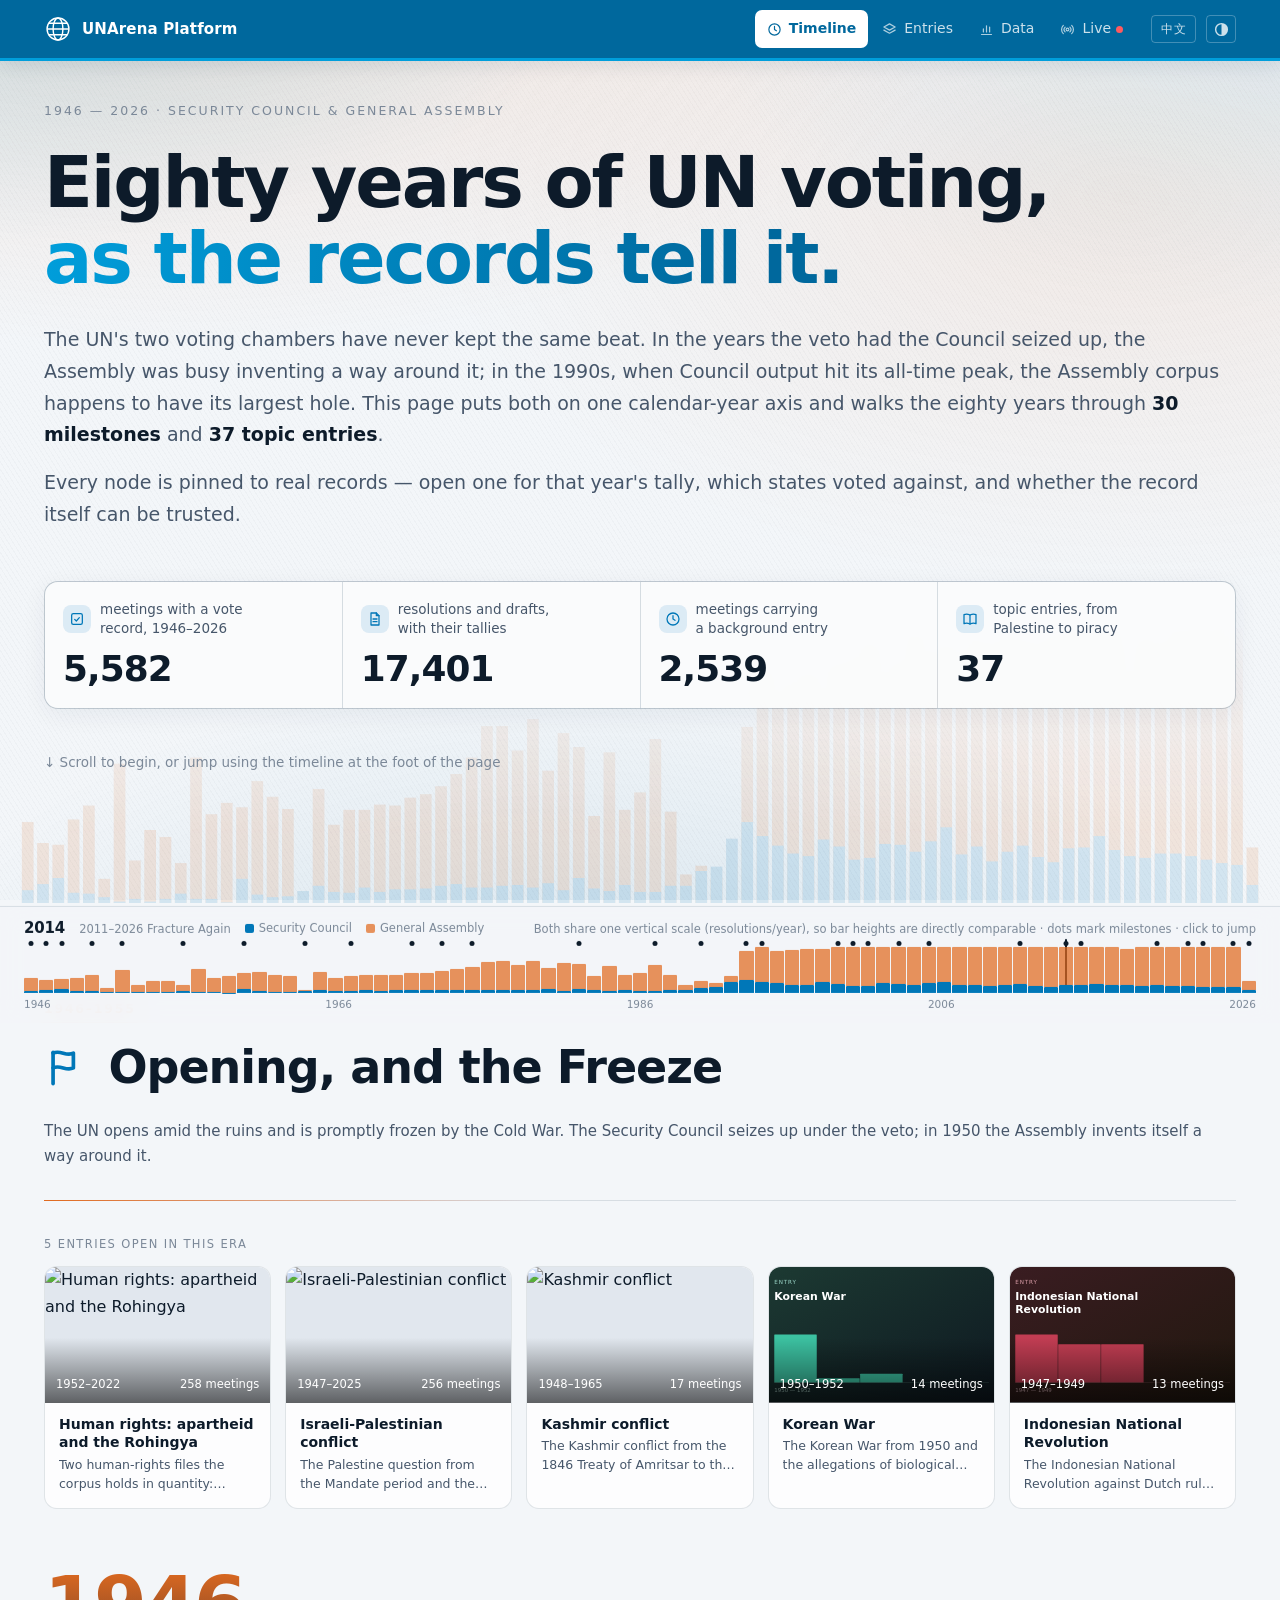
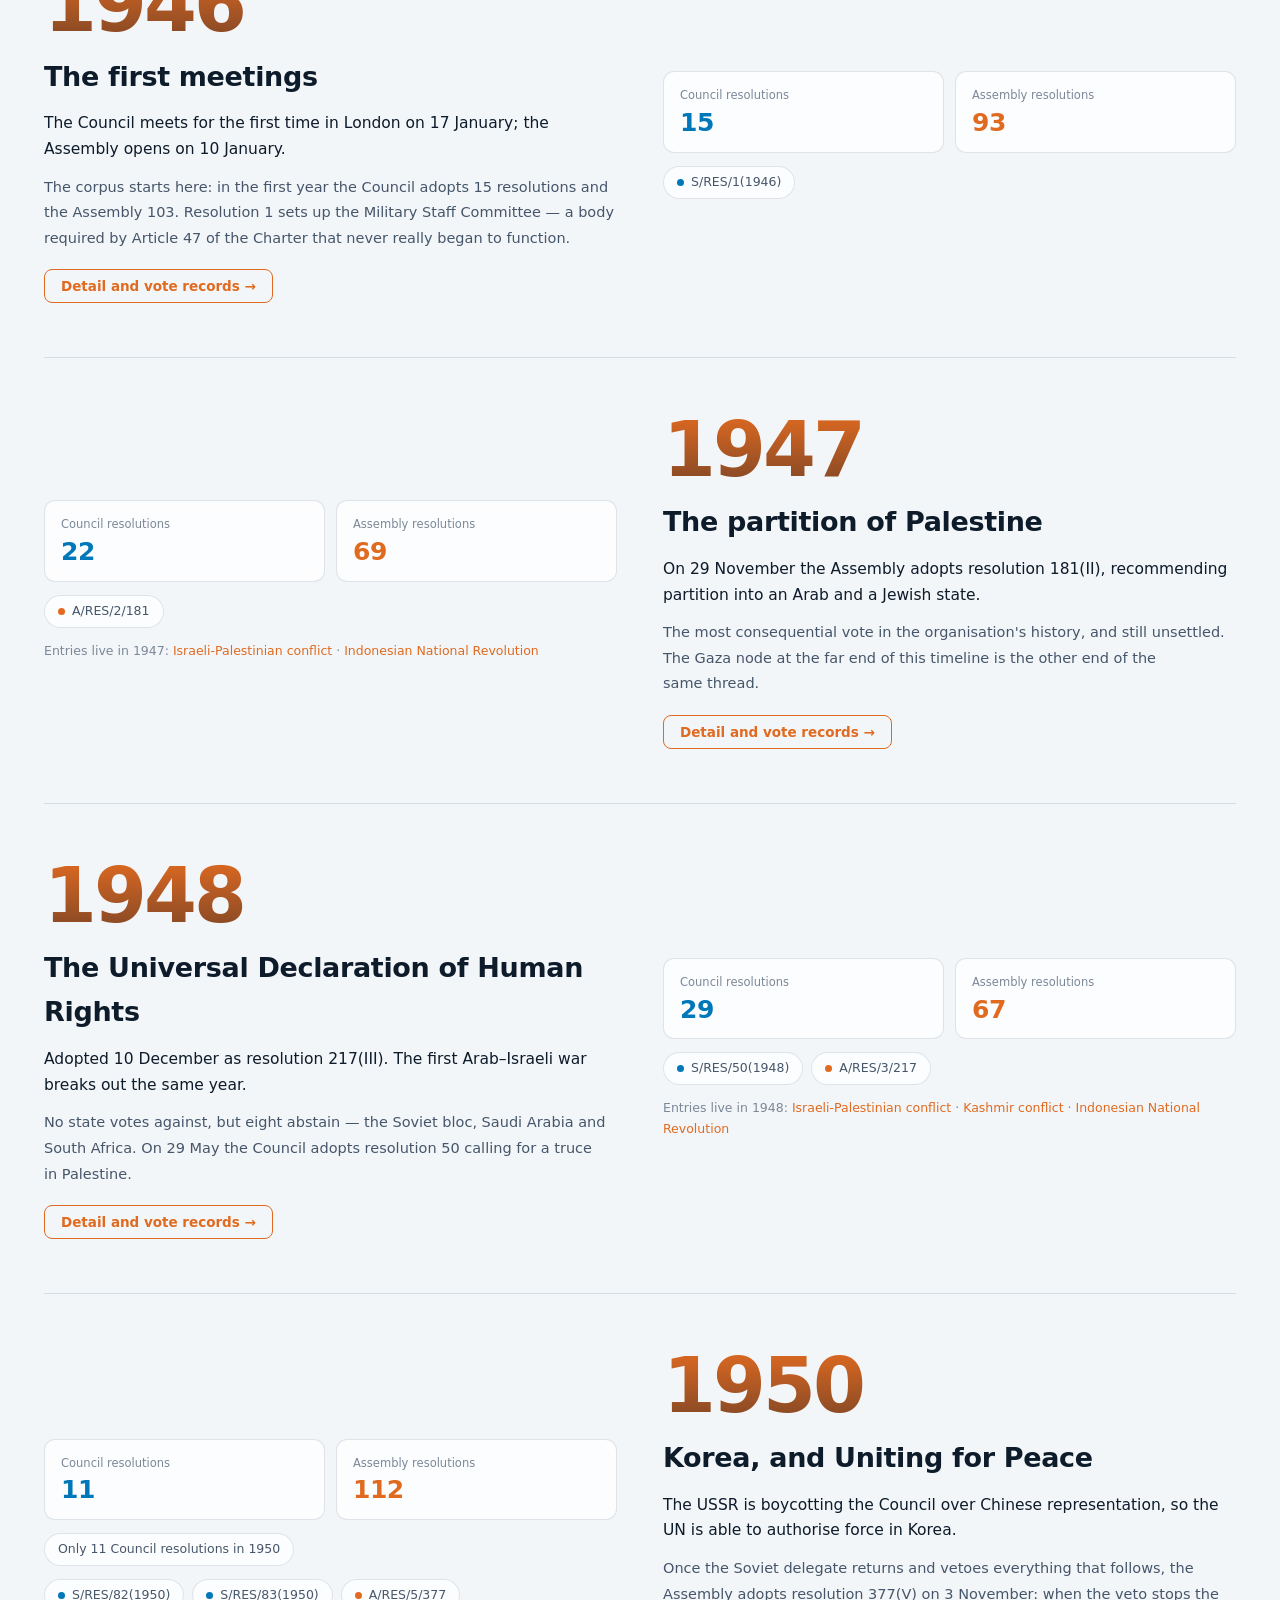
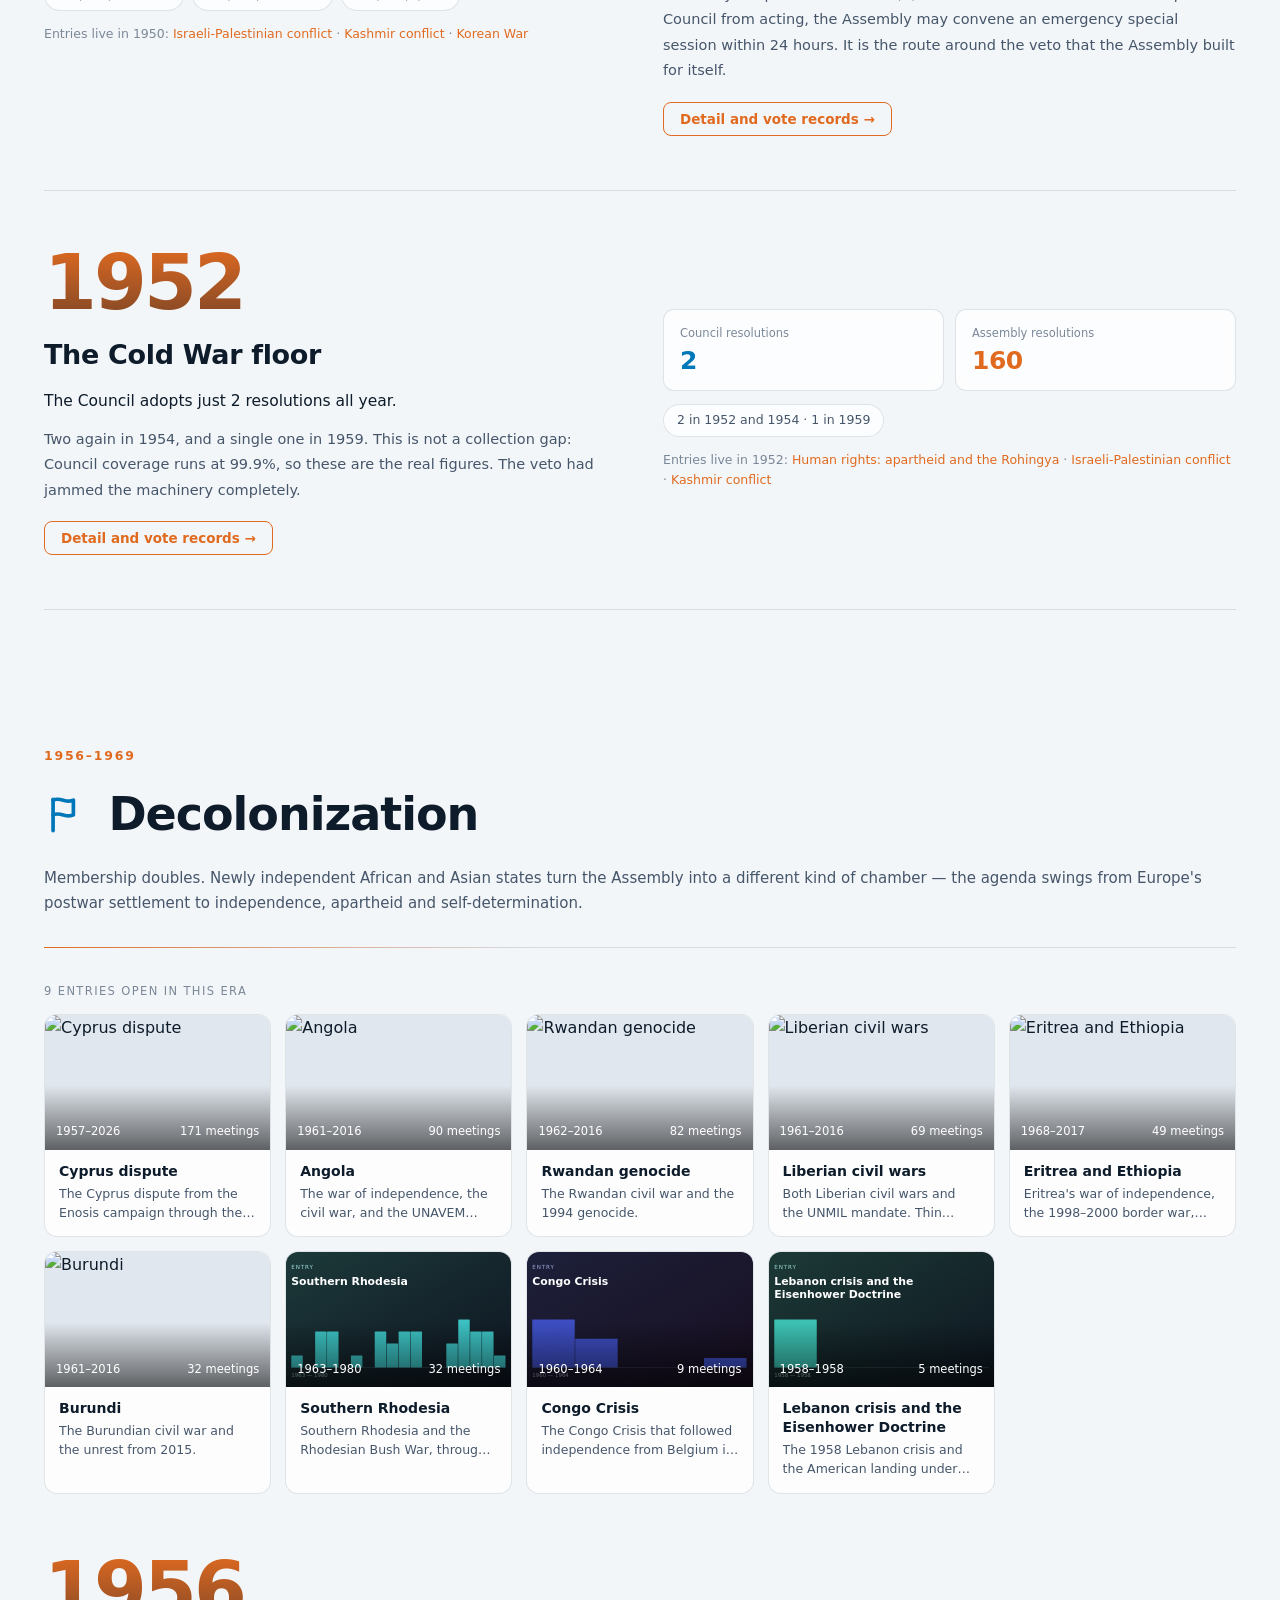
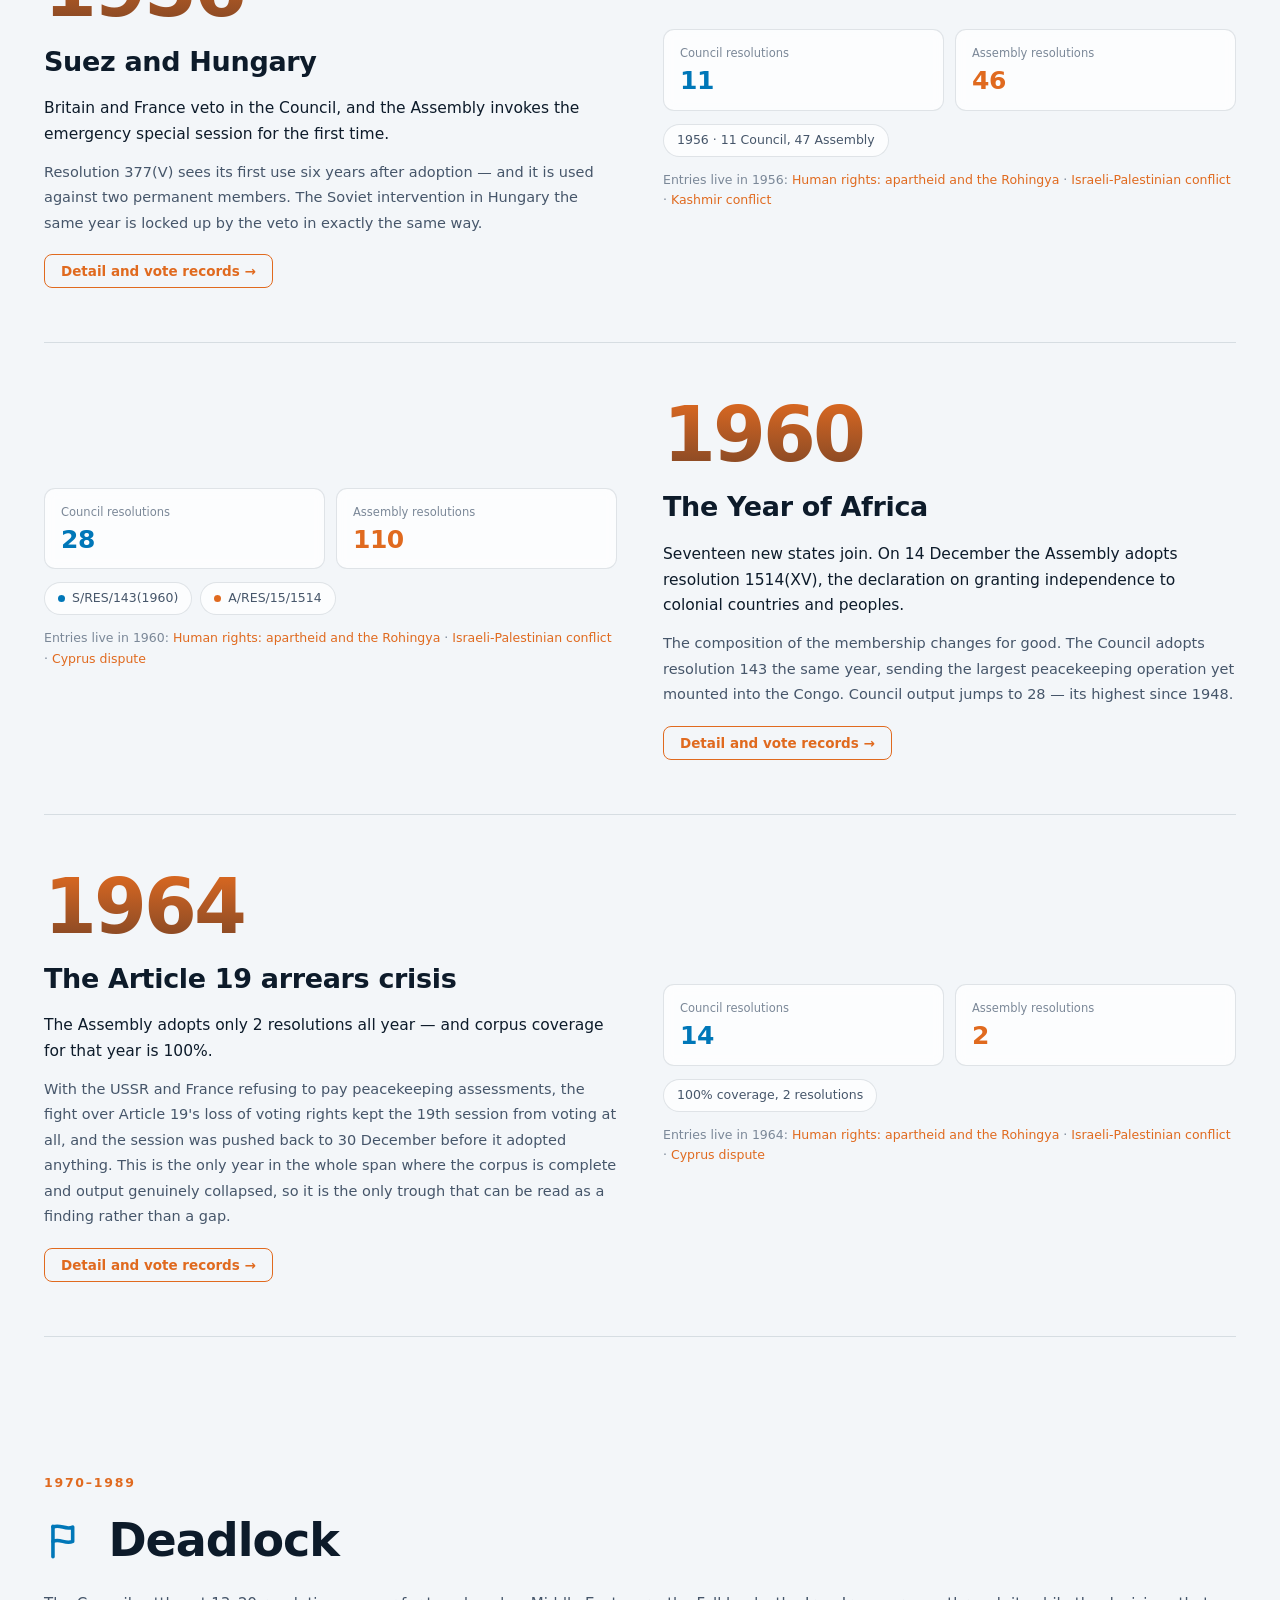
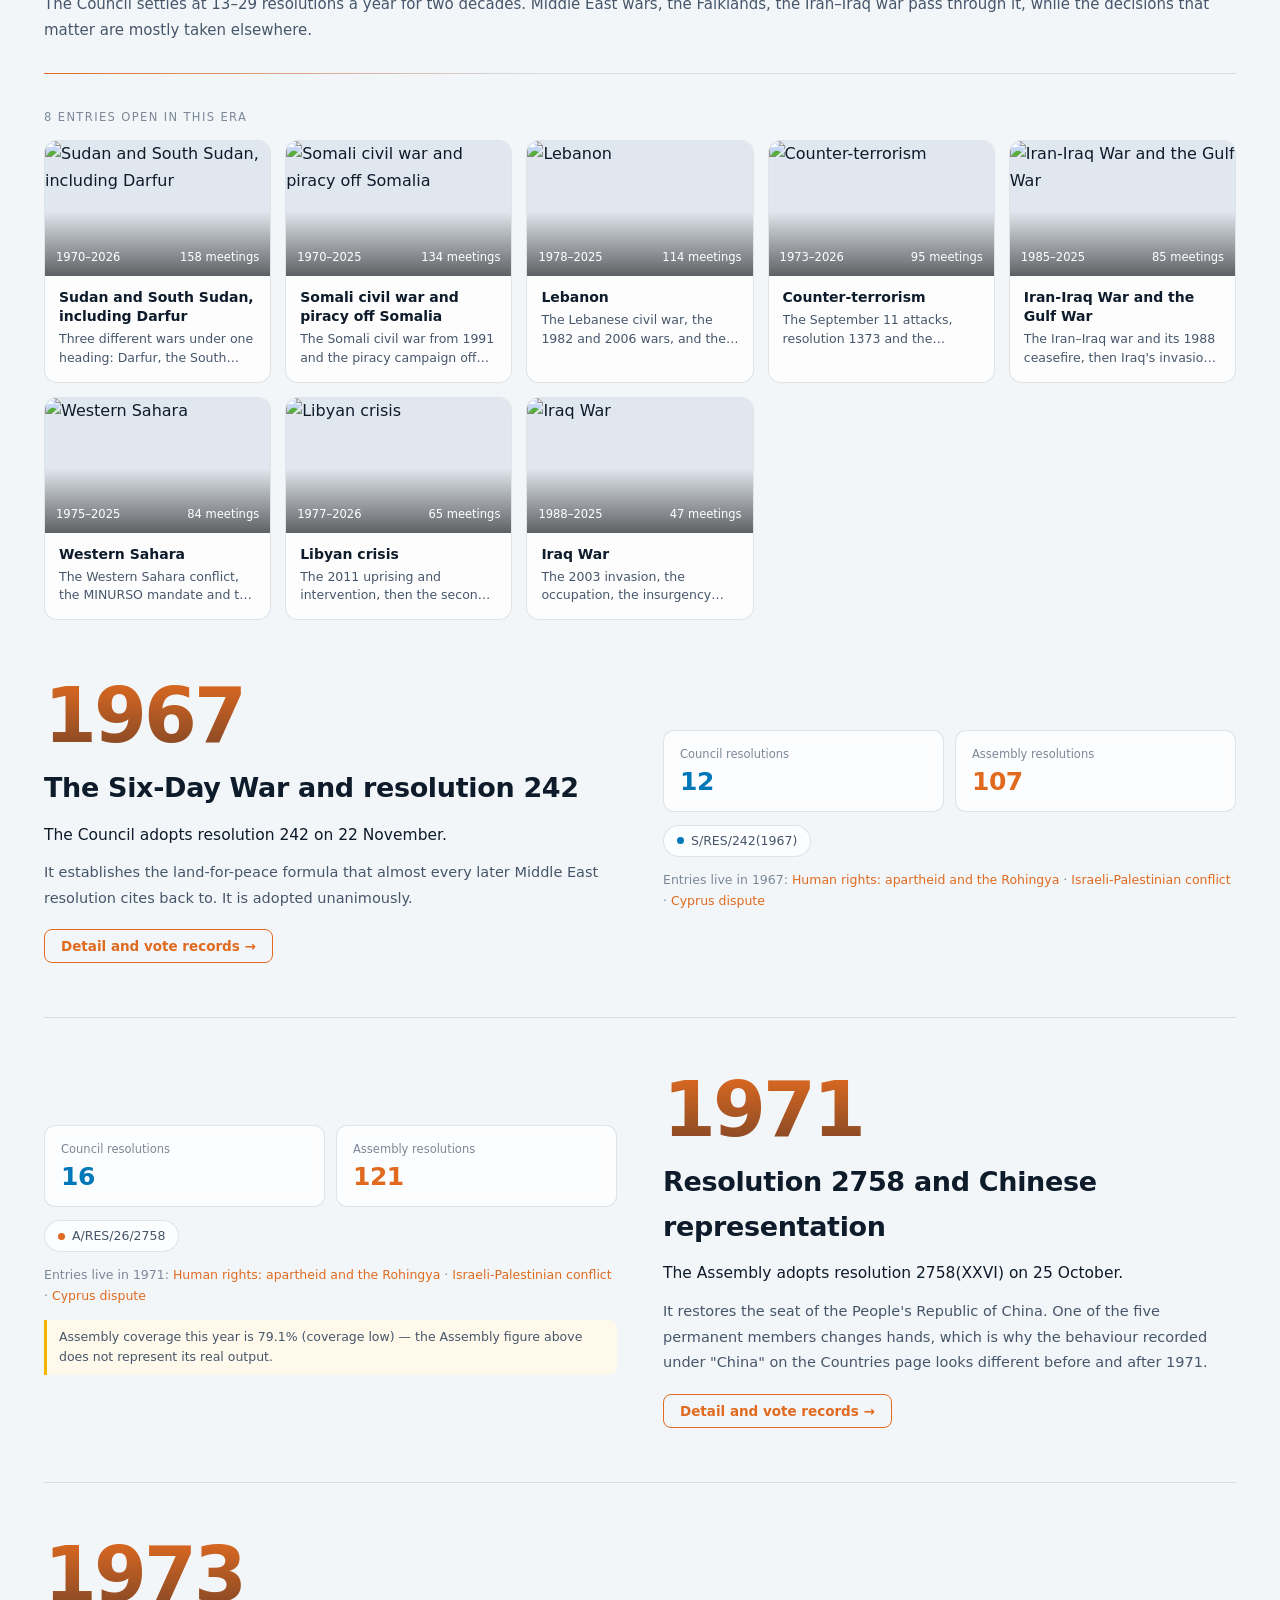
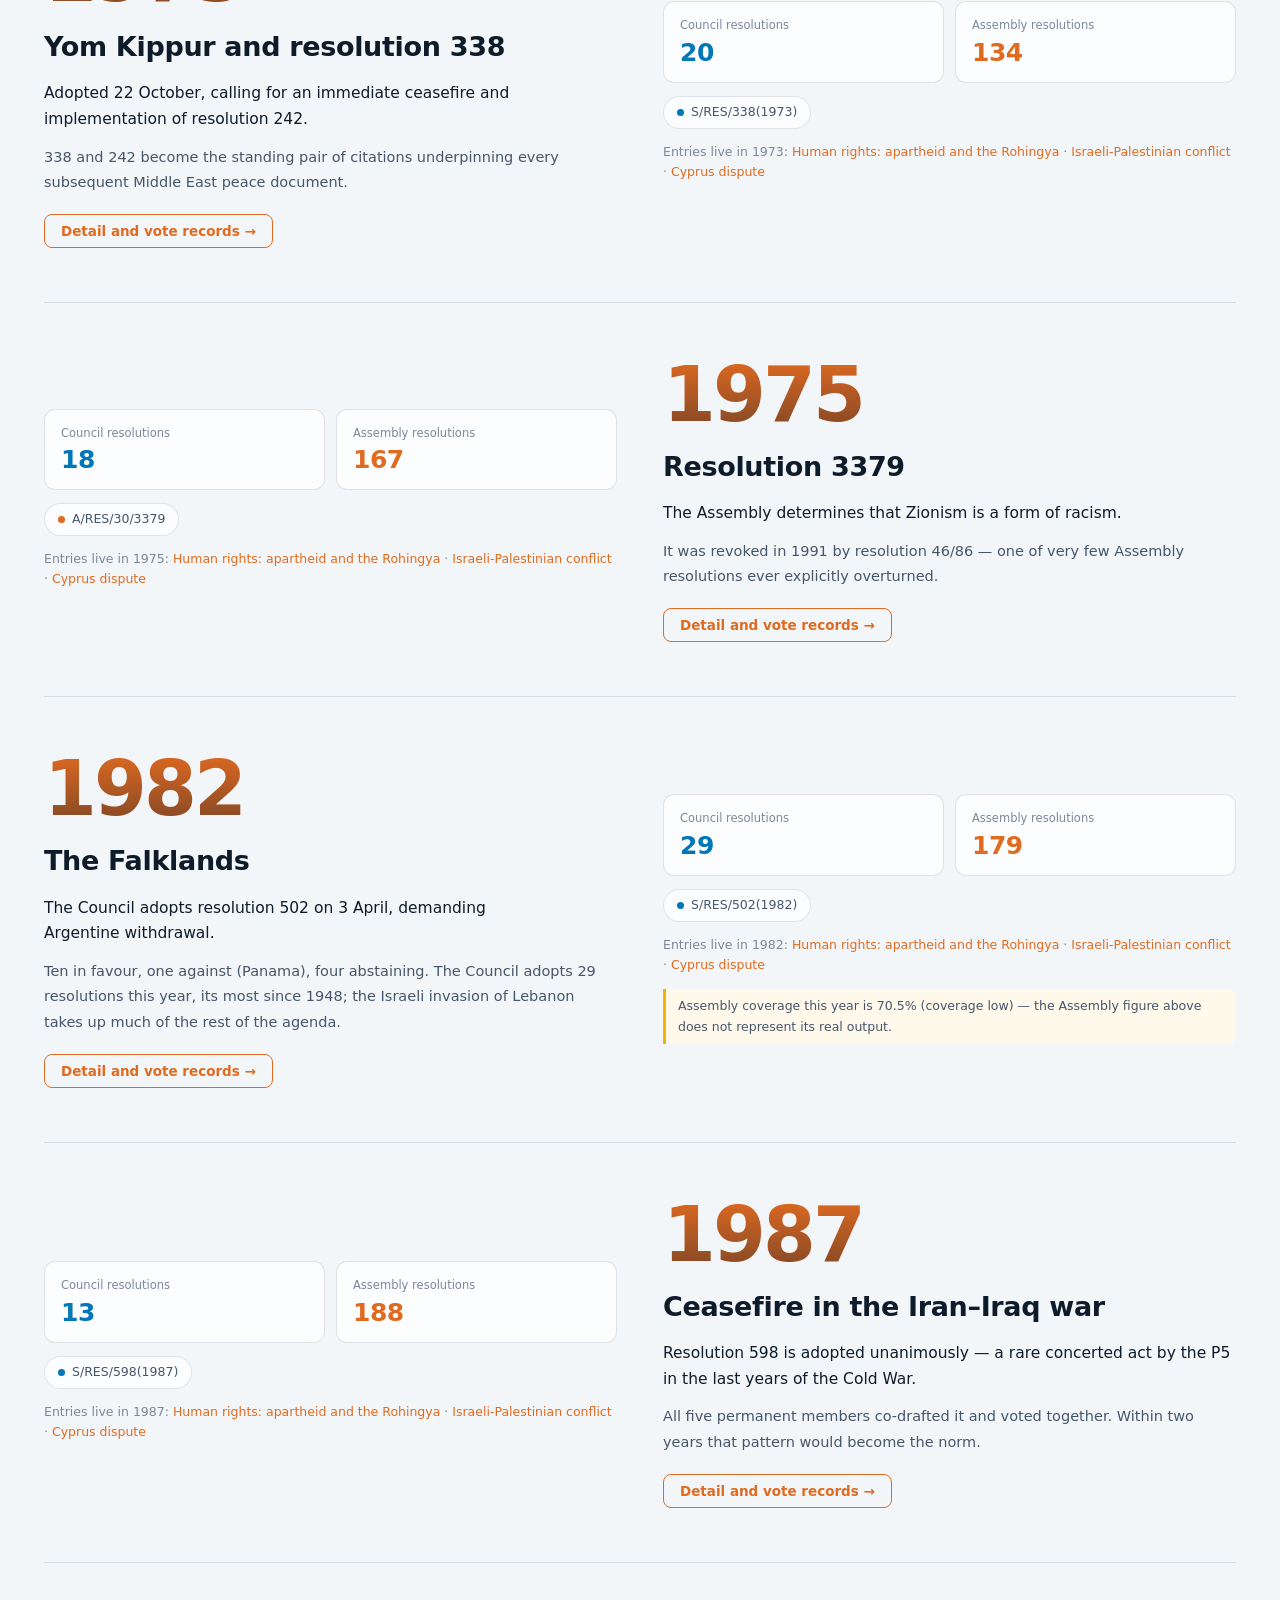
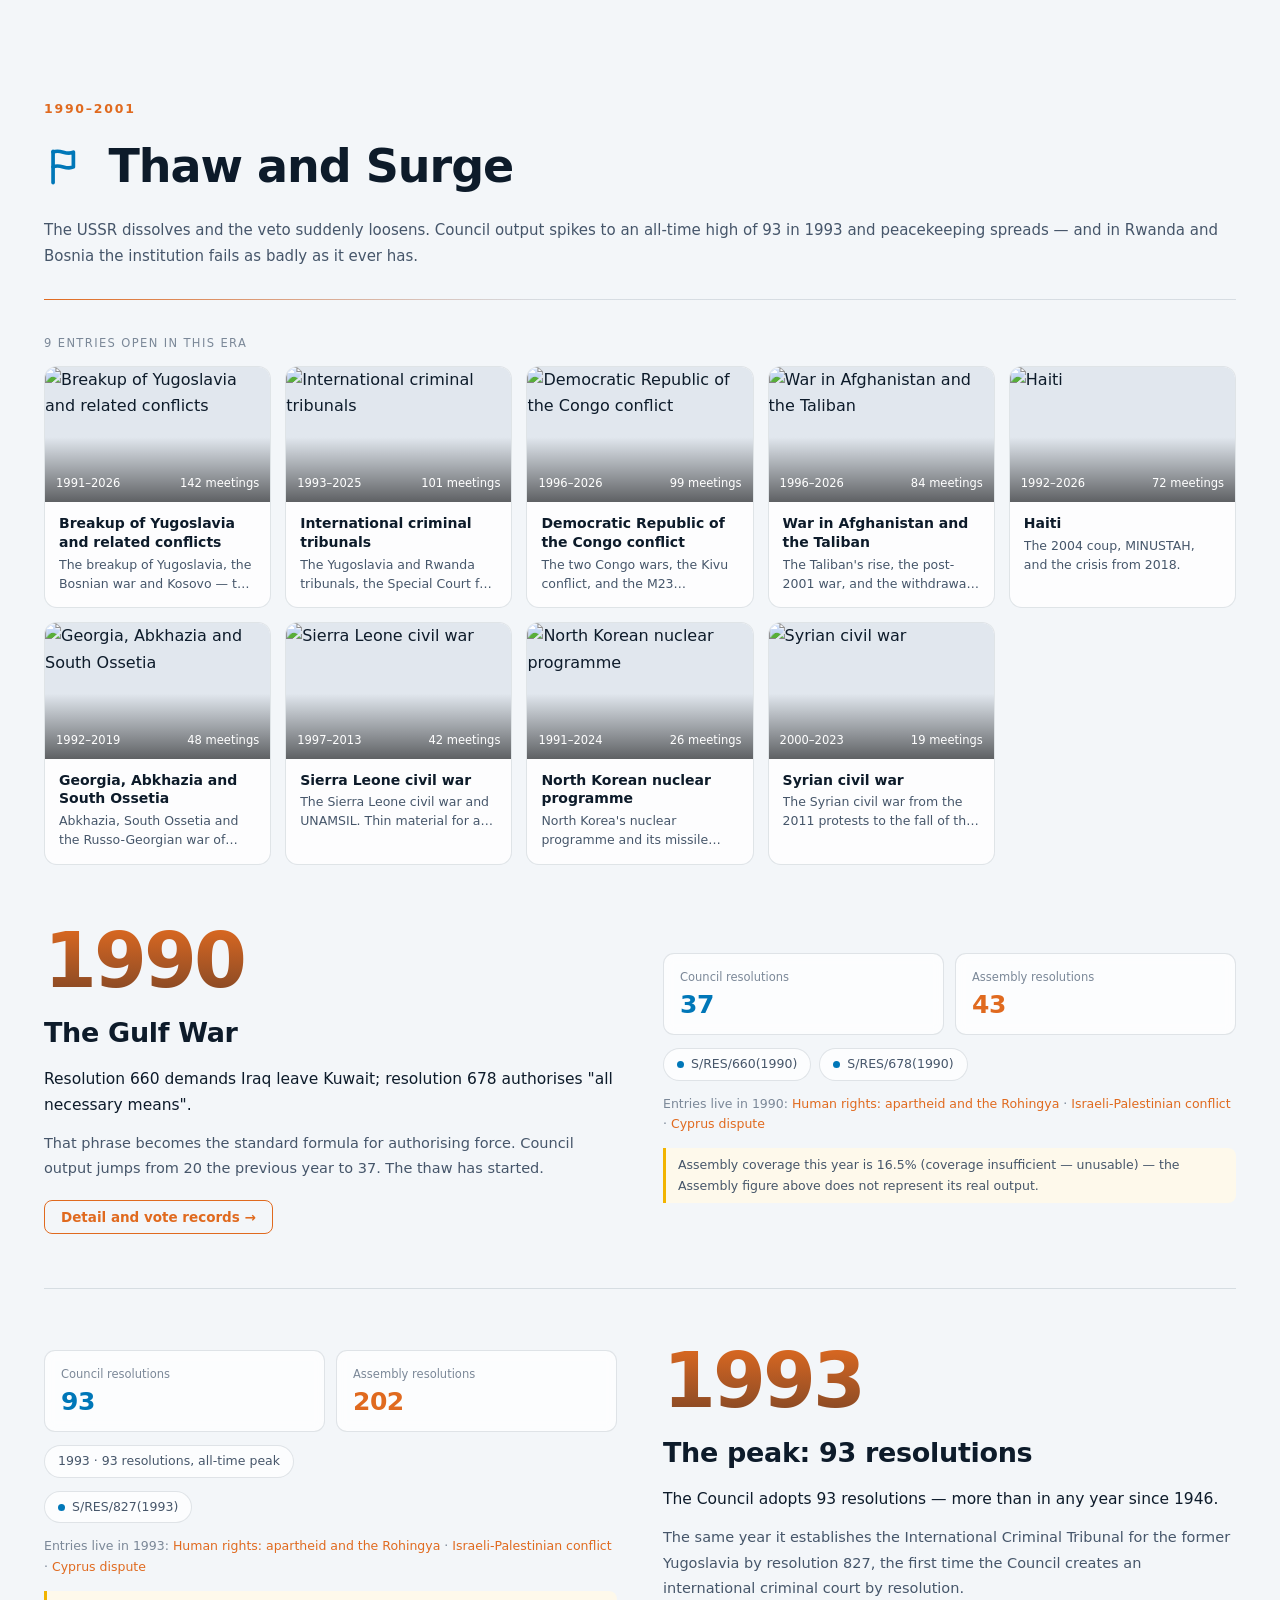
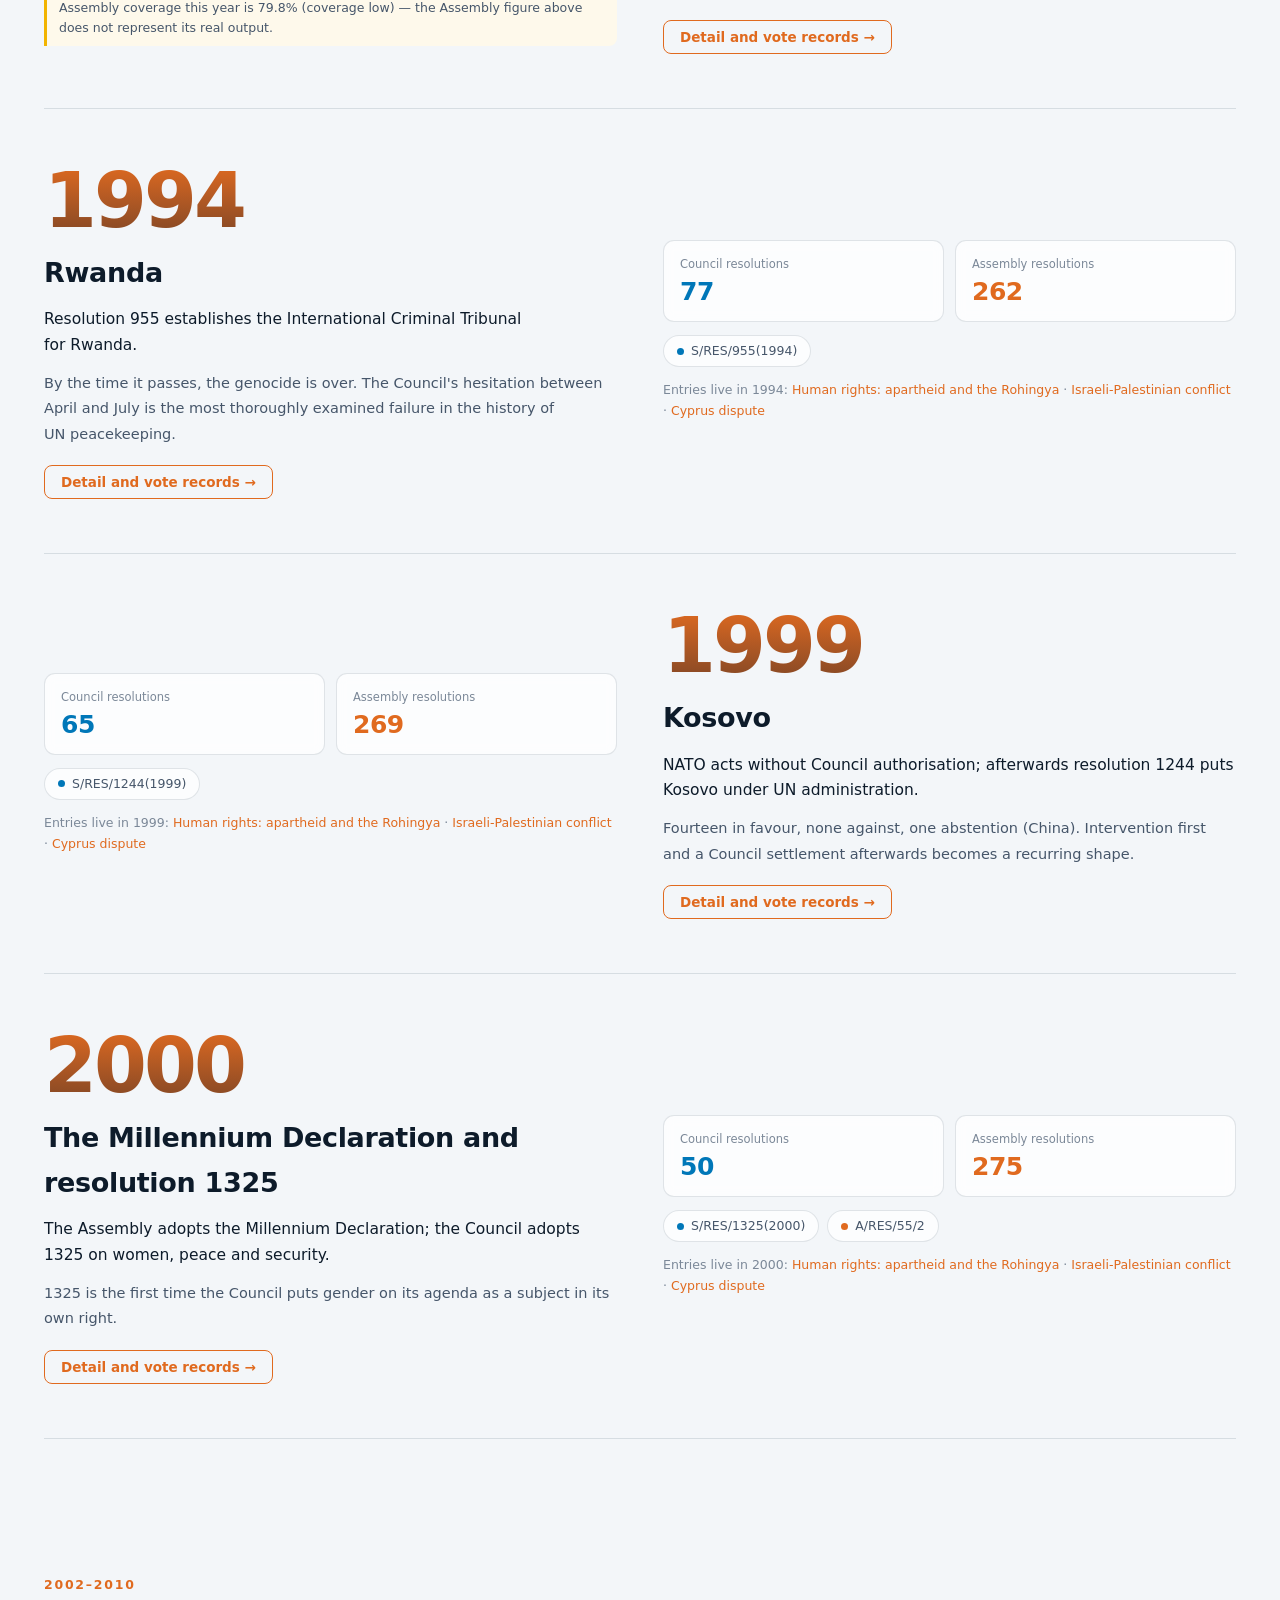
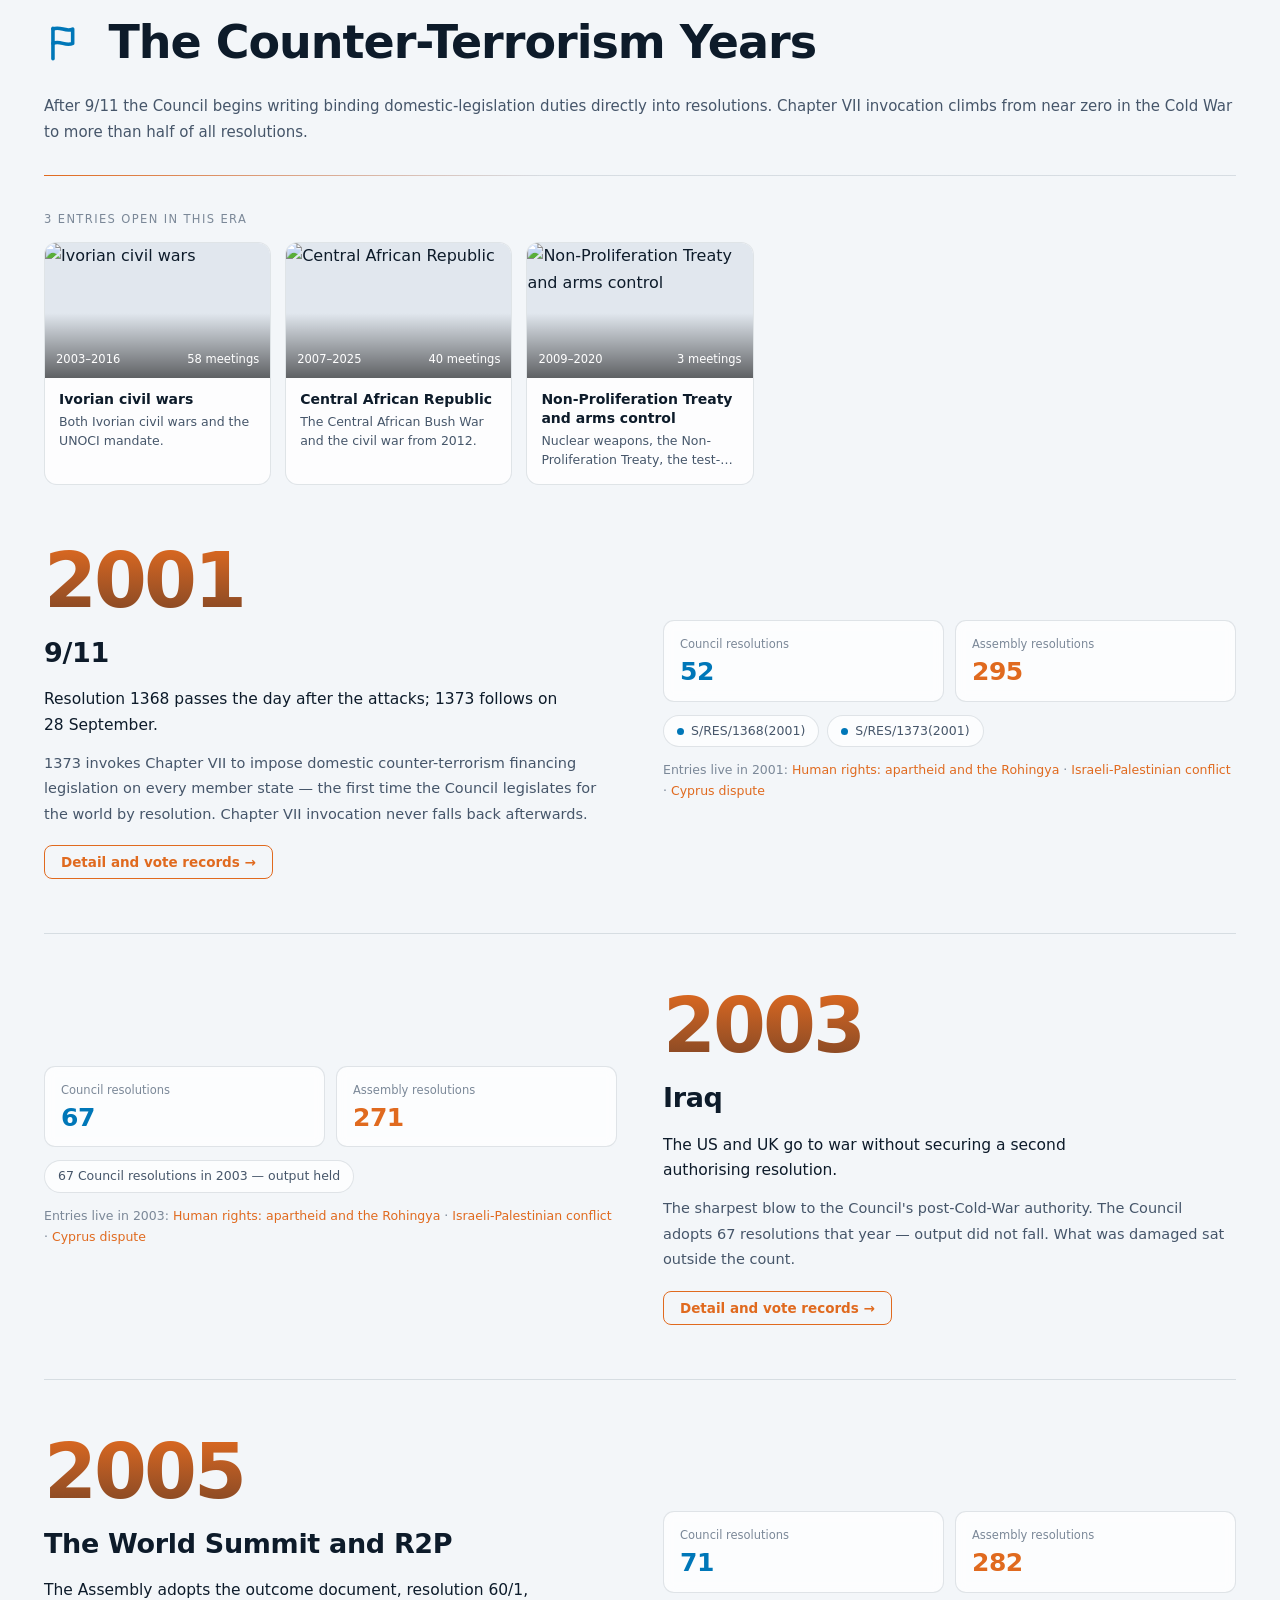
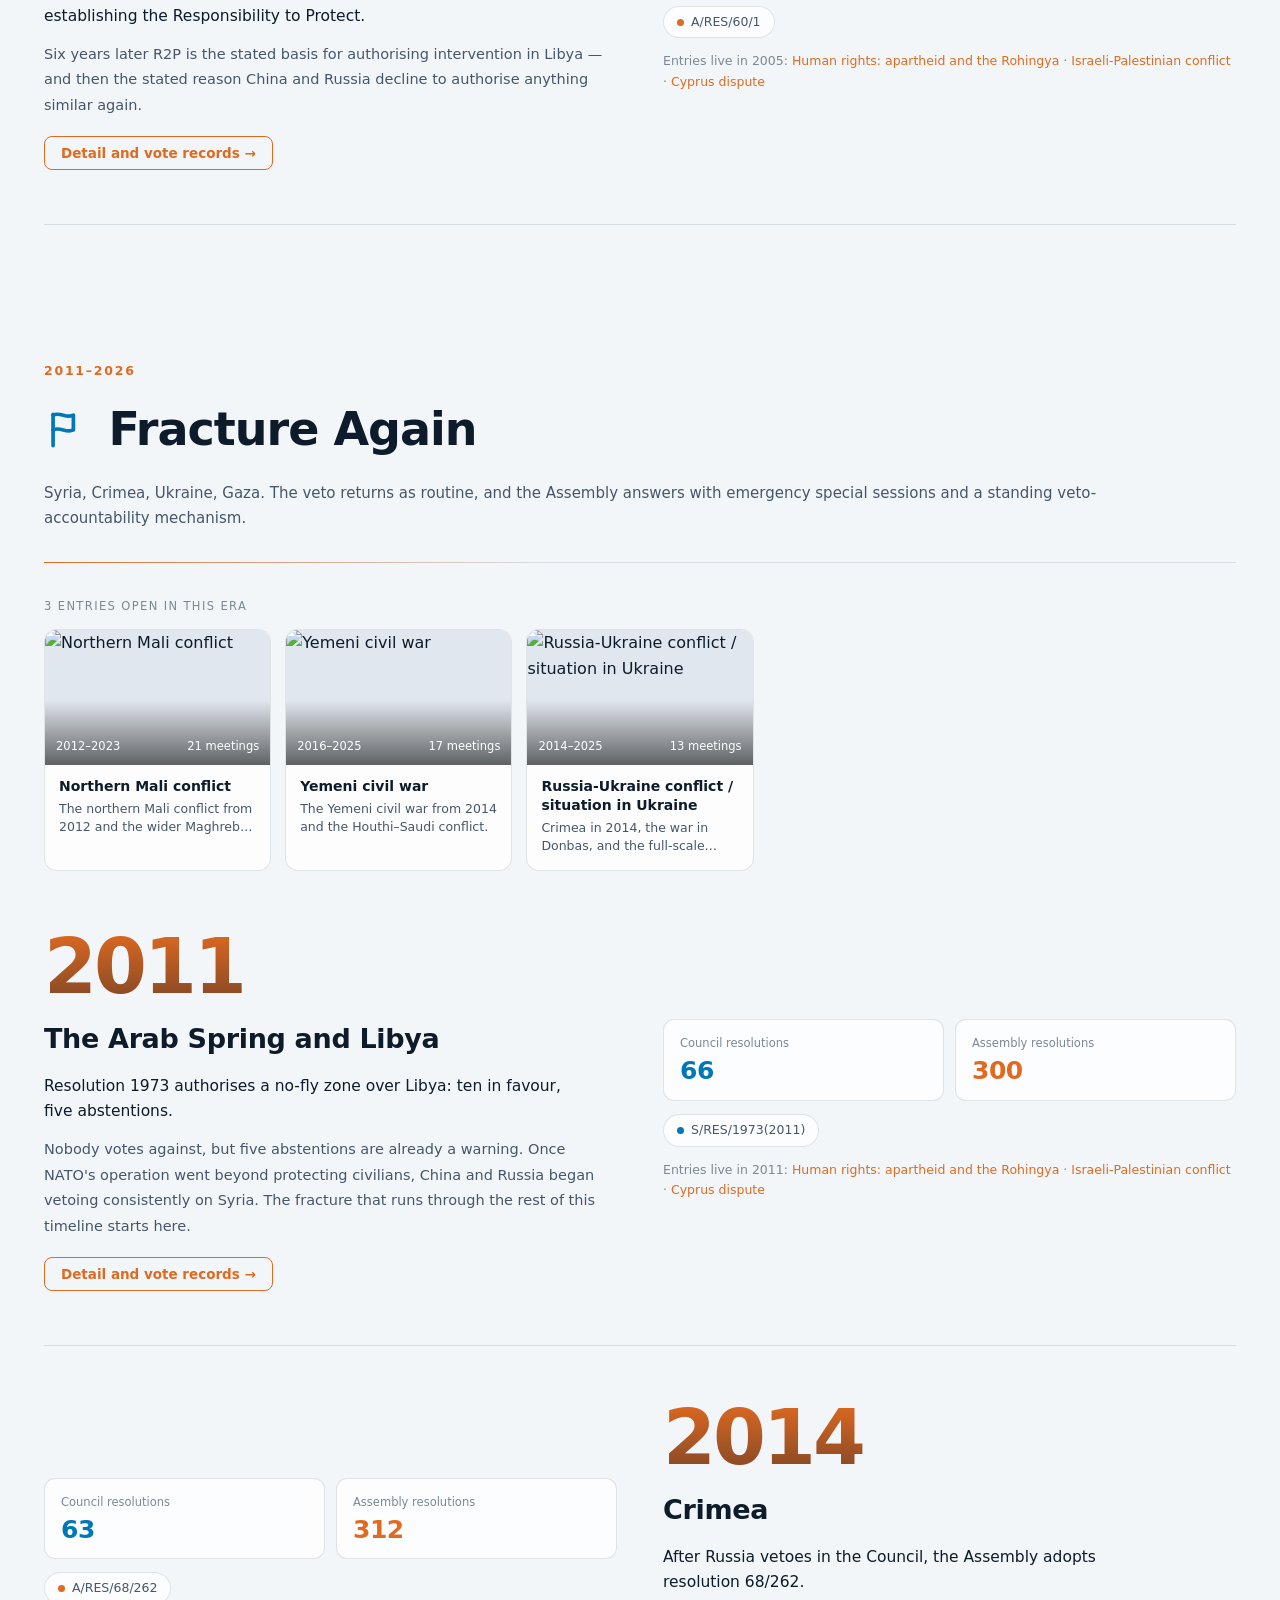
==== index.html @ 1be65592 "Home: the era rail keeps its years on screens from 1430px; era names where the margin fits them or o" ====
<!DOCTYPE html>
<html lang="en">
<head>
<meta charset="utf-8">
<meta name="viewport" content="width=device-width, initial-scale=1">
<title data-zh="八十年 · UNArena Platform">Eighty Years · UNArena Platform</title>
<script src="assets/boot.js"></script>
<link rel="stylesheet" href="assets/style.css">
<style>
/* =========================================================================
   The landing page and the timeline story are one page: you arrive at the
   opening screen and scroll into 1946. Two kinds of thing sit on the spine —milestone years, and the topic entries that begin in each era.

   Everything animated here is opt-in behind html.js and switched off under
   prefers-reduced-motion, so the page is complete and readable with neither.
   ========================================================================= */

main.story { max-width: none; margin: 0; padding: 0; position: relative; z-index: 1; }

/* ---- the wash: one fixed backdrop that changes with the era ---------------
   Six layers, cross-faded. Their colours are mixed at runtime from the
   palette's own tokens, stepping from the cool end of the sequential blue at
   1946 to the warm second series colour at 2025 — so the background carries
   the passage of time rather than six unrelated tints. */
.wash { position: fixed; inset: 0; z-index: 0; pointer-events: none; overflow: hidden; }
.wash i {
  position: absolute; inset: 0; display: block; opacity: 0;
  transition: opacity 1.25s cubic-bezier(.4, 0, .2, 1);
}
.wash i.on { opacity: 1; }

/* ---- opening screen ------------------------------------------------------- */
/* --hero-h is a hook, not a setting: ?flat shortens the opening screen so the
   whole page fits one capture, for a screenshot or a print. */
.open {
  min-height: var(--hero-h, calc(100vh - 58px));
  display: flex; flex-direction: column; justify-content: center;
  padding: 40px 24px 130px; max-width: var(--maxw); margin: 0 auto; position: relative;
}
.open .eyebrow {
  font-size: 12.5px; letter-spacing: .16em; text-transform: uppercase;
  color: var(--text-muted); margin-bottom: 22px;
}
/* 28ch, not less: the headline is written as two deliberate lines and the
   first is 26 characters, so a narrower measure breaks "voting," onto a line
   of its own. */
.open h1 {
  font-size: clamp(36px, 5.6vw, 74px);
  line-height: 1.06; letter-spacing: -.03em; margin: 0 0 28px; max-width: 28ch;
}
.open h1 em {
  font-style: normal;
  background: linear-gradient(100deg, var(--un-blue), var(--hero-end) 88%);
  -webkit-background-clip: text; background-clip: text; color: transparent;
}
.open p {
  font-size: clamp(15.5px, 1.7vw, 19px); color: var(--text-secondary);
  max-width: none; line-height: 1.68; margin: 0 0 16px; text-wrap: pretty;
}
.open p strong { color: var(--text-primary); font-weight: 600; }
.open .cue { margin-top: 42px; color: var(--text-muted); font-size: 13.5px; }
.open .cue span { display: inline-block; animation: bob 2.1s ease-in-out infinite; }
@keyframes bob { 0%, 100% { transform: translateY(0) } 50% { transform: translateY(5px) } }

/* The eighty-year record itself, drawn faintly across the foot of the opening
   screen: every bar is one year of resolutions. It is the same data the rail
   at the bottom of the page shows, at 1/6 the contrast. */
/* z-index matters here: an absolutely positioned child paints above its static
   siblings, so without it the bars sit on top of the text instead of behind
   it. The mask holds the fade off until three-quarters down, which keeps the
   bars clear of the headline numbers. */
.open .field {
  position: absolute; left: 0; right: 0; bottom: 0; height: 34%; z-index: 0;
  pointer-events: none; opacity: .13;
  mask-image: linear-gradient(transparent, #000 76%);
  -webkit-mask-image: linear-gradient(transparent, #000 76%);
}
.open .field svg { width: 100%; height: 100%; display: block; }
.open .rise { position: relative; z-index: 1; }

.bignums {
  display: grid; grid-template-columns: repeat(4, minmax(0, 1fr)); margin: 34px 0 0;
  gap: 1px; background: var(--border);       /* the 1px gaps are the dividers */
  -webkit-backdrop-filter: blur(6px); backdrop-filter: blur(6px);
  border: 1px solid var(--border); border-radius: 14px; overflow: hidden;
  box-shadow: 0 6px 24px rgba(0, 40, 70, .06);
}
.bignums > div {
  padding: 18px 18px 20px; min-width: 0; display: flex; flex-direction: column; justify-content: space-between;
  background: color-mix(in srgb, var(--surface-1) 88%, transparent);
}
.bignums .l {
  display: flex; align-items: center; gap: 9px; font-size: 13.5px; color: var(--text-secondary); line-height: 1.4;
}
.bignums .l > span:last-child { text-wrap: balance; }
.bignums .ib {
  flex: none; width: 28px; height: 28px; border-radius: 8px; display: grid; place-items: center;
  color: var(--series-1); background: color-mix(in srgb, var(--series-1) 12%, transparent);
}
.bignums .ib svg.ic { width: 16px; height: 16px; }
.bignums .n {
  font-size: clamp(28px, 2.8vw, 38px); font-weight: 680; letter-spacing: -.025em; margin-top: 12px;
  line-height: 1.05; font-variant-numeric: tabular-nums; color: var(--text-primary);
}

/* Staggered arrival, once, on load. */
html.js .open .rise { opacity: 0; transform: translateY(18px); }
html.js .open.go .rise {
  opacity: 1; transform: none;
  transition: opacity .85s cubic-bezier(.2, .7, .3, 1), transform .85s cubic-bezier(.2, .7, .3, 1);
}
html.js .open.go .rise:nth-child(1) { transition-delay: .05s }
html.js .open.go .rise:nth-child(2) { transition-delay: .16s }
html.js .open.go .rise:nth-child(3) { transition-delay: .27s }
html.js .open.go .rise:nth-child(4) { transition-delay: .36s }
html.js .open.go .rise:nth-child(5) { transition-delay: .45s }
html.js .open.go .rise:nth-child(6) { transition-delay: .54s }

/* ---- fixed left era rail ------------------------------------------------- */
.eranav {
  position: fixed; left: 26px; top: 50%; transform: translateY(-50%);
  z-index: 30; display: flex; flex-direction: column; gap: 3px;
  opacity: 0; transition: opacity .35s; pointer-events: none;
}
.eranav.on { opacity: 1; pointer-events: auto; }
.eranav a {
  display: flex; align-items: center; gap: 10px; text-decoration: none;
  color: var(--text-muted); font-size: 12px; padding: 4px 0; white-space: nowrap;
}
.eranav a .dash { width: 15px; height: 2px; background: var(--axis); border-radius: 2px; transition: all .25s; }
.eranav a .lbl { opacity: 0; transition: opacity .25s; }
.eranav:hover a .lbl { opacity: 1; }
.eranav a.cur { color: var(--text-primary); font-weight: 600; }
.eranav a.cur .dash { width: 30px; background: var(--era, var(--series-1)); }
.eranav a.cur .lbl { opacity: 1; }
/* The labels sit in the left margin beside the 1240px content column. From 1900px the margin fits the
   years and the longest era name; from 1430px only the years (always shown, the era name on a chip on
   hover); below that only the dashes, with the chip on hover, so nothing ever sits on the body text. */
.eranav .yr { font-variant-numeric: tabular-nums; }
@media (max-width: 1899px) {
  .eranav { left: 14px; }
  .eranav a { gap: 7px; font-size: 11px; }
  .eranav a .dash { width: 10px; }
  .eranav a.cur .dash { width: 20px; }
  .eranav a .lbl { opacity: 1; }
  .eranav a .tt { display: none; }
  .eranav:hover a .tt { display: inline; }
  .eranav:hover a .lbl { background: var(--surface-1); border: 1px solid var(--border); border-radius: 6px; padding: 1px 7px;
    box-shadow: 0 4px 14px color-mix(in srgb, var(--text-primary) 10%, transparent); }
}
@media (max-width: 1429px) {
  .eranav a .lbl, .eranav a.cur .lbl { opacity: 0; }
  .eranav:hover a .lbl { opacity: 1; }
}

/* ---- era sections -------------------------------------------------------- */
section.era { padding: 96px 24px 40px; }
.era-head { max-width: calc(var(--maxw) - 48px); margin: 0 auto 30px; }
.era-head .span {
  font-size: 12.5px; letter-spacing: .14em; color: var(--era, var(--series-1));
  font-weight: 640; margin-bottom: 10px;
}
.era-head h2 { font-size: clamp(27px, 3.8vw, 46px); letter-spacing: -.022em; margin: 0 0 13px; }
.era-head p { color: var(--text-secondary); max-width: none; font-size: 15px; margin: 0; line-height: 1.7; }
.era-rule {
  max-width: calc(var(--maxw) - 48px); margin: 28px auto 0; height: 1px;
  background: linear-gradient(90deg, var(--era, var(--series-1)), var(--border) 42%, var(--border));
  transform-origin: left center;
}
html.js .era-rule { transform: scaleX(0); transition: transform 1s cubic-bezier(.2, .7, .3, 1); }
html.js .era.in .era-rule { transform: none; }
html.js .era-head .span, html.js .era-head h2, html.js .era-head p {
  opacity: 0; transform: translateY(16px);
  transition: opacity .7s ease, transform .7s cubic-bezier(.2, .7, .3, 1);
}
html.js .era.in .era-head .span { opacity: 1; transform: none; }
html.js .era.in .era-head h2 { opacity: 1; transform: none; transition-delay: .08s; }
html.js .era.in .era-head p { opacity: 1; transform: none; transition-delay: .16s; }

/* ---- entries opening in this era ----------------------------------------- */
.strip { max-width: calc(var(--maxw) - 48px); margin: 34px auto 4px; }
.strip .cap {
  font-size: 11.5px; letter-spacing: .12em; text-transform: uppercase;
  color: var(--text-muted); margin-bottom: 13px;
}
.strip .row {
  display: grid; grid-template-columns: repeat(auto-fill, minmax(215px, 1fr)); gap: 14px;
}
a.encard {
  display: block; text-decoration: none; color: inherit; overflow: hidden;
  border-radius: 13px; border: 1px solid var(--border);
  background: color-mix(in srgb, var(--surface-1) 78%, transparent);
  backdrop-filter: blur(6px);
  transition: border-color .2s, transform .3s cubic-bezier(.2, .7, .3, 1), box-shadow .3s;
}
a.encard:hover {
  border-color: var(--era, var(--series-1)); transform: translateY(-4px);
  box-shadow: 0 14px 34px color-mix(in srgb, var(--text-primary) 11%, transparent);
}
a.encard .pic { aspect-ratio: 5 / 3; position: relative; overflow: hidden; background: var(--grid); }
a.encard .pic img, a.encard .pic svg {
  width: 100%; height: 100%; object-fit: cover; display: block;
  transition: transform .55s cubic-bezier(.2, .7, .3, 1); transform-origin: center;
}
a.encard:hover .pic img { transform: scale(1.045); }
a.encard .pic::after {
  content: ''; position: absolute; inset: 0;
  background: linear-gradient(transparent 52%, rgba(0, 0, 0, .58));
}
a.encard .pic .n {
  position: absolute; left: 11px; right: 11px; bottom: 9px; z-index: 1;
  color: #fff; font-size: 11.5px; font-variant-numeric: tabular-nums;
  display: flex; justify-content: space-between; gap: 8px;
}
a.encard .body { padding: 12px 14px 14px; }
a.encard .body .t { font-weight: 620; font-size: 14px; line-height: 1.35; margin-bottom: 4px; }
a.encard .body .d {
  font-size: 12.5px; color: var(--text-secondary); line-height: 1.5;
  display: -webkit-box; -webkit-line-clamp: 2; -webkit-box-orient: vertical; overflow: hidden;
}
html.js a.encard { opacity: 0; transform: translateY(22px); }
html.js .era.in a.encard {
  opacity: 1; transform: none;
  transition: opacity .7s ease, transform .7s cubic-bezier(.2, .7, .3, 1),
              border-color .2s, box-shadow .3s;
}

/* ---- milestone nodes ----------------------------------------------------- */
.nodes { max-width: calc(var(--maxw) - 48px); margin: 0 auto; }
article.node {
  display: grid; grid-template-columns: 1fr 1fr; gap: 46px;
  padding: 54px 0; border-bottom: 1px solid var(--border);
  scroll-margin-top: 90px;
}
/* The reveal is opt-in: only hide nodes once we know JS is running to bring
   them back. Hiding them in the base stylesheet would leave the whole page
   blank if the observer never fires. */
html.js article.node .txt, html.js article.node .side {
  opacity: 0; transform: translateY(26px);
  transition: opacity .7s ease, transform .7s cubic-bezier(.2, .7, .3, 1);
}
html.js article.node.in .txt, html.js article.node.in .side { opacity: 1; transform: none; }
html.js article.node.in .side { transition-delay: .12s; }
article.node:nth-of-type(even) .txt { order: 2; }
article.node:nth-of-type(even) .side { order: 1; }

.node .year {
  font-size: clamp(44px, 6vw, 76px); font-weight: 660; letter-spacing: -.038em;
  line-height: 1; margin-bottom: 12px; font-variant-numeric: tabular-nums;
  background: linear-gradient(180deg, var(--era, var(--series-1)),
              color-mix(in srgb, var(--era, var(--series-1)) 55%, var(--text-primary)));
  -webkit-background-clip: text; background-clip: text; color: transparent;
}
.node h3 { font-size: clamp(19px, 2.3vw, 27px); letter-spacing: -.012em; margin: 0 0 12px; }
.node .lede { font-size: 15.5px; color: var(--text-primary); margin: 0 0 12px; line-height: 1.66; font-weight: 500; }
.node .bodytext { font-size: 14.5px; color: var(--text-secondary); line-height: 1.76; margin: 0 0 18px; }

.node .side { display: flex; flex-direction: column; gap: 13px; justify-content: center; }
.statgrid { display: grid; grid-template-columns: 1fr 1fr; gap: 11px; }
.statbox {
  background: color-mix(in srgb, var(--surface-1) 76%, transparent);
  backdrop-filter: blur(6px);
  border: 1px solid var(--border); border-radius: 11px; padding: 14px 16px;
}
.statbox .k { font-size: 11.5px; color: var(--text-muted); margin-bottom: 4px; }
.statbox .v { font-size: 25px; font-weight: 620; letter-spacing: -.02em; line-height: 1.15;
  font-variant-numeric: tabular-nums; }
.statbox .v small { font-size: 13px; font-weight: 400; color: var(--text-muted); }
.statbox.ga .v { color: var(--series-2); }
.statbox.sc .v { color: var(--series-1); }

.docchips { display: flex; flex-wrap: wrap; gap: 8px; }
.chip {
  display: inline-flex; align-items: center; gap: 7px;
  border: 1px solid var(--border);
  background: color-mix(in srgb, var(--surface-1) 76%, transparent);
  border-radius: 999px; padding: 5px 13px; font-size: 12.5px;
  color: var(--text-secondary); font-variant-numeric: tabular-nums;
}
.chip .dot { width: 7px; height: 7px; border-radius: 50%; flex: none; }
.chip .dot.sc { background: var(--series-1); }
.chip .dot.ga { background: var(--series-2); }

.node .more {
  align-self: flex-start; border: 1px solid var(--era, var(--series-1)); background: transparent;
  color: var(--era, var(--series-1)); border-radius: 8px; padding: 8px 16px;
  font-size: 13.5px; font-family: var(--font); cursor: pointer; font-weight: 560;
  transition: background .2s;
}
.node .more:hover { background: color-mix(in srgb, var(--era, var(--series-1)) 12%, transparent); }
.node .flag {
  font-size: 12.5px; color: var(--text-secondary);
  border-left: 3px solid var(--warning); padding: 7px 12px;
  background: color-mix(in srgb, var(--warning) 8%, var(--surface-1));
  border-radius: 0 8px 8px 0;
}
.node .entrylink {
  font-size: 12.5px; color: var(--text-muted);
}
.node .entrylink a { color: var(--era, var(--series-1)); text-decoration: none; }
.node .entrylink a:hover { text-decoration: underline; }

/* ---- closing ------------------------------------------------------------- */
section.outro { padding: 90px 24px 150px; max-width: var(--maxw); margin: 0 auto; }
section.outro h2 { font-size: clamp(24px, 3vw, 34px); letter-spacing: -.02em; margin: 0 0 12px; }
section.outro p { color: var(--text-secondary); max-width: none; font-size: 15px; line-height: 1.7; margin: 0 0 22px; }
section.outro .links { display: flex; gap: 11px; flex-wrap: wrap; }
section.outro .links a { text-decoration: none; padding: 9px 17px; }

/* ---- fixed bottom timeline rail ------------------------------------------ */
.rail {
  position: fixed; left: 0; right: 0; bottom: 0; z-index: 40;
  background: color-mix(in srgb, var(--plane) 90%, transparent);
  backdrop-filter: blur(14px); border-top: 1px solid var(--border);
  padding: 9px 24px 10px;
  transform: translateY(105%); transition: transform .4s ease;
}
.rail.on { transform: none; }
.rail-inner { max-width: 1260px; margin: 0 auto; }
.rail-head {
  display: flex; align-items: baseline; gap: 14px; margin-bottom: 6px;
  font-size: 11.5px; color: var(--text-muted); flex-wrap: wrap;
}
.rail-head b { color: var(--text-primary); font-size: 15px; font-weight: 640; letter-spacing: -.01em;
  font-variant-numeric: tabular-nums; }
.rail-head .lg { display: inline-flex; align-items: center; gap: 5px; }
.rail-head .lg i { width: 9px; height: 9px; border-radius: 2px; display: inline-block; }
.rail-track { position: relative; display: flex; gap: 1px; height: 46px; align-items: flex-end; cursor: pointer; }
.rail-col { flex: 1; position: relative; height: 100%; display: flex; flex-direction: column; justify-content: flex-end; }
.rail-col .ga, .rail-col .sc { width: 100%; border-radius: 1px 1px 0 0; }
.rail-col .ga { background: var(--series-2); opacity: .72; }
.rail-col .sc { background: var(--series-1); }
.rail-col.ev::after {
  content: ''; position: absolute; top: -6px; left: 50%; transform: translateX(-50%);
  width: 5px; height: 5px; border-radius: 50%; background: var(--text-primary);
}
.rail-col:hover .ga, .rail-col:hover .sc { filter: brightness(1.25); }
.rail-cursor {
  position: absolute; top: -8px; bottom: 0; width: 2px; background: var(--text-primary);
  pointer-events: none; transition: left .18s ease; border-radius: 2px;
}
.rail-axis { display: flex; justify-content: space-between; font-size: 10.5px; color: var(--text-muted); margin-top: 3px; }

/* ---- detail drawer ------------------------------------------------------- */
.scrim {
  position: fixed; inset: 0; background: rgba(0, 0, 0, .42); z-index: 60;
  opacity: 0; pointer-events: none; transition: opacity .3s;
  backdrop-filter: blur(2px);
}
.scrim.on { opacity: 1; pointer-events: auto; }
.drawer {
  position: fixed; top: 0; right: 0; bottom: 0; width: min(560px, 94vw);
  background: var(--surface-1); border-left: 1px solid var(--border); z-index: 61;
  transform: translateX(102%); transition: transform .34s cubic-bezier(.4, 0, .2, 1);
  overflow-y: auto; padding: 26px 30px 60px;
}
.drawer.on { transform: none; }
.drawer .close {
  position: sticky; top: 0; float: right; border: 1px solid var(--border);
  background: var(--surface-1); color: var(--text-secondary); border-radius: 8px;
  width: 32px; height: 32px; cursor: pointer; font-size: 17px; line-height: 1;
}
.drawer .yr { font-size: 52px; font-weight: 660; letter-spacing: -.035em; color: var(--era, var(--series-1)); line-height: 1; }
.drawer h3 { font-size: 23px; margin: 8px 0 14px; letter-spacing: -.012em; }
.drawer .lede { font-size: 15px; font-weight: 500; margin: 0 0 10px; line-height: 1.66; }
.drawer .bodytext { font-size: 14px; color: var(--text-secondary); line-height: 1.78; margin: 0 0 22px; }
.drawer h4 {
  font-size: 12px; letter-spacing: .1em; text-transform: uppercase;
  color: var(--text-muted); margin: 26px 0 11px; font-weight: 620;
}
.doc { border: 1px solid var(--border); border-radius: 11px; padding: 14px 16px; margin-bottom: 11px; }
.doc .id { font-size: 14px; font-weight: 620; font-variant-numeric: tabular-nums; }
.doc .meta { font-size: 12px; color: var(--text-muted); margin: 3px 0 10px; }
.votebar { display: flex; height: 9px; border-radius: 5px; overflow: hidden; gap: 2px; margin-bottom: 8px; }
.votebar i { display: block; }
.votebar .f { background: var(--good); }
.votebar .a { background: var(--critical); }
.votebar .b { background: var(--axis); }
.votenums { display: flex; gap: 15px; font-size: 12.5px; font-variant-numeric: tabular-nums; }
.votenums .f { color: var(--good); }
.votenums .a { color: var(--critical); }
.votenums .b { color: var(--text-muted); }
.doc .names { font-size: 12px; color: var(--text-secondary); margin-top: 8px; line-height: 1.6; }
.doc .warn {
  font-size: 12px; margin-top: 9px; padding: 7px 11px; border-radius: 7px;
  background: color-mix(in srgb, var(--critical) 11%, transparent);
  color: var(--text-secondary); border-left: 3px solid var(--critical);
}
.doc .norec { font-size: 12.5px; color: var(--text-muted); padding: 7px 0; }
.drawer .credit { padding: 6px 0 0; }
.drawer .shot {
  border-radius: 11px; overflow: hidden; border: 1px solid var(--border);
  aspect-ratio: 16 / 9; margin-bottom: 4px;
}
.drawer .shot img, .drawer .shot svg { width: 100%; height: 100%; object-fit: cover; display: block; }

@media (prefers-reduced-motion: reduce) {
  html.js .open .rise, html.js article.node .txt, html.js article.node .side,
  html.js a.encard, html.js .era-head .span, html.js .era-head h2, html.js .era-head p {
    opacity: 1 !important; transform: none !important; transition: none !important;
  }
  html.js .era-rule { transform: none !important; transition: none !important; }
  .open .cue span { animation: none; }
  .wash i { transition: none; }
}

@media (max-width: 900px) {
  .eranav { display: none; }
  article.node { grid-template-columns: 1fr; gap: 22px; }
  article.node:nth-of-type(even) .txt { order: 0; }
  article.node:nth-of-type(even) .side { order: 1; }
  .rail-track { height: 34px; }
  .bignums { grid-template-columns: repeat(2, minmax(0, 1fr)); }
  .bignums > div { padding: 14px 14px 16px; }
  .bignums .l { align-items: flex-start; font-size: 12.5px; gap: 8px; }
  .bignums .ib { width: 24px; height: 24px; border-radius: 7px; }
  .bignums .ib svg.ic { width: 14px; height: 14px; }
  .open .field { height: 26%; }
}
</style>
</head>
<body>

<div class="wash" id="wash"></div>

<main class="story">
  <section class="open" id="open">
    <div class="eyebrow rise" data-end data-zh="1946 — 2025 · 安全理事会与联合国大会">1946 — 2025 · Security Council &amp; General Assembly</div>
    <h1 class="rise" data-zh="联合国八十年表决，<br><em>记录如是说。</em>">Eighty years of UN voting,<br><em>as the records tell it.</em></h1>
    <p class="rise" id="intro1">The UN's two voting chambers have never kept the same beat. In the years the
      veto had the Council seized up, the Assembly was busy inventing a way around it; in the
      1990s, when Council output hit its all-time peak, the Assembly corpus happens to have its
      largest hole. This page puts both on one calendar-year axis and walks the eighty years
      through <strong>29 milestones</strong> and <strong>32 topic entries</strong>.</p>
    <p class="rise" data-zh="每个节点都对应真实记录——打开它，可以看到当年的计票、哪些国家投了反对票，以及这份记录本身是否可信。">Every node is pinned to real records — open one for that year's tally, which
      states voted against, and whether the record itself can be trusted.</p>
    <div class="bignums rise" id="bignums"></div>
    <div class="cue rise"><span>↓</span> <i style="font-style:normal" data-zh="向下滚动开始，或使用页面底部的时间轴跳转">Scroll to begin, or jump using the timeline at the foot of the page</i></div>
    <div class="field" id="field"></div>
  </section>

  <div id="sections"></div>

  <section class="outro">
    <h2 data-zh="叙事之外">Past the narrative</h2>
    <p id="outro1">This page picks out 29 milestones and introduces the entries where they begin. The
      year-by-year charts, the map of which country carries which question, the full entry list
      and the assessment figures are one click away.</p>
    <div class="links">
      <a class="chip" href="entries.html" id="allentries">All entries →</a>
      <a class="chip" href="geo.html" data-zh="地图上的专题 →">Entries on the map →</a>
      <a class="chip" href="browse.html" id="allrecords" data-zh="全部会议记录 →">All records →</a>
      <a class="chip" href="timeline.html" data-zh="年度图表 →">Charts by year →</a>
      <a class="chip" href="topics.html" data-zh="议题类别 →">Topic categories →</a>
      <a class="chip" href="assessment.html" data-zh="分析图表 →">Assessment figures →</a>
    </div>
    <p class="note" style="margin-top:26px" data-l="zh">
      图片来自维基共享资源，并在显示处注明作者；条目文字引自英文维基百科，采用
      <a href="https://creativecommons.org/licenses/by-sa/4.0/" target="_blank" rel="noopener">CC BY-SA 4.0</a>
      许可，每个条目页面都记录了来源修订版本。里程碑与条目的中文为本站翻译。</p>
    <p class="note" style="margin-top:26px" data-l="en">
      Photographs are from Wikimedia Commons, credited where they appear; entry text is quoted
      from English Wikipedia under
      <a href="https://creativecommons.org/licenses/by-sa/4.0/" target="_blank" rel="noopener">CC BY-SA 4.0</a>,
      with the source revision recorded on every entry page.
    </p>
  </section>
</main>

<nav class="eranav" id="eranav"></nav>

<div class="rail" id="rail">
  <div class="rail-inner">
    <div class="rail-head">
      <b id="rail-year">1946</b>
      <span id="rail-era"></span>
      <span class="lg"><i style="background:var(--series-1)"></i><span data-zh="安理会">Security Council</span></span>
      <span class="lg"><i style="background:var(--series-2);opacity:.72"></i><span data-zh="联合国大会">General Assembly</span></span>
      <span style="margin-left:auto" data-zh="两者共用同一纵向刻度（每年决议数），柱高可直接比较 · 圆点标记里程碑 · 点击跳转">Both share one vertical scale (resolutions/year), so bar heights
        are directly comparable · dots mark milestones · click to jump</span>
    </div>
    <div class="rail-track" id="rail-track"><div class="rail-cursor" id="rail-cursor"></div></div>
    <div class="rail-axis"><span>1946</span><span>1966</span><span>1986</span><span>2006</span><span data-end>2025</span></div>
  </div>
</div>

<div class="scrim" id="scrim"></div>
<aside class="drawer" id="drawer" role="dialog" aria-modal="true" aria-label="Event detail"></aside>

<script src="data/story.js"></script>
<script src="data/topics.js"></script>
<script src="data/topic_images.js"></script>
<script src="data/zh.js"></script>
<script src="assets/common.js"></script>
<script>
const S = window.STORY;
const P = window.TOPICS;
document.getElementById('allentries').textContent = L(`All ${P.topics.length} entries →`, `全部 ${P.topics.length} 个专题 →`);
document.getElementById('drawer').setAttribute('aria-label', L('Event detail', '事件详情'));
/* The two counts in the opening and closing copy follow the data rather than
   being typed in, so they cannot drift from what the page actually shows. */
document.getElementById('intro1').innerHTML = L(`The UN's two voting chambers have never kept the same beat. In the years the
  veto had the Council seized up, the Assembly was busy inventing a way around it; in the
  1990s, when Council output hit its all-time peak, the Assembly corpus happens to have its
  largest hole. This page puts both on one calendar-year axis and walks the eighty years
  through <strong>${S.events.length} milestones</strong> and <strong>${P.topics.length} topic entries</strong>.`,
  `联合国的两个表决机构从未保持同一节奏。在否决权让安理会陷入瘫痪的年代，大会正忙着另辟蹊径；到了 1990 年代，安理会产出达到历史峰值，而大会语料库恰好出现最大的缺口。本页把两者放在同一条日历年轴上，通过 <strong>${S.events.length} 个里程碑</strong>和 <strong>${P.topics.length} 个专题条目</strong>走完这八十年。`);
document.getElementById('outro1').textContent = L(`This page picks out ${S.events.length} milestones and introduces the entries where they begin. The
  year-by-year charts, the map of which country carries which question, the full entry list
  and the assessment figures are one click away.`,
  `本页选出 ${S.events.length} 个里程碑，并在其起点处介绍相关条目。逐年图表、各国承载哪些问题的地图、完整的条目列表以及分析图表，都只需一次点击。`);
const BAND_LABEL = {
  RELIABLE: L('corpus complete', '语料完整'), DEGRADED: L('coverage low', '覆盖率偏低'),
  UNUSABLE: L('coverage insufficient — unusable', '覆盖率不足——不可用'),
  PARTIAL_YEAR: L('partial year', '不完整年份'), MISSING: L('missing', '缺失') };
const REDUCED = window.matchMedia('(prefers-reduced-motion: reduce)').matches;

/* Each era gets an accent stepped from the cool end of the palette's
   sequential blue to its warm second series colour — an ordered scale for an
   ordered thing, mixed from existing tokens rather than six new hues. */
const ERA_ACCENT = S.eras.map((_, i) => {
  const t = S.eras.length > 1 ? i / (S.eras.length - 1) : 0;
  return `color-mix(in oklab, var(--seq-400) ${Math.round((1 - t) * 100)}%, var(--series-2))`;
});

/* ------------------------------------------------------------------ wash --- */
/* One layer per era. Two soft pools of the era's accent, well under 10%
   opacity, over the page surface; only the current one is shown. */
document.getElementById('wash').innerHTML = S.eras.map((_, i) => `
  <i data-i="${i}" style="background:
      radial-gradient(1200px 620px at 14% -8%,
        color-mix(in srgb, ${ERA_ACCENT[i]} 15%, transparent), transparent 68%),
      radial-gradient(1000px 560px at 88% 22%,
        color-mix(in srgb, ${ERA_ACCENT[i]} 9%, transparent), transparent 70%)"></i>`).join('');
const washLayers = [...document.querySelectorAll('.wash i')];

let curEra = -1;
function setEra(idx) {
  if (idx === curEra || idx < 0) return;
  curEra = idx;
  washLayers.forEach((l, i) => l.classList.toggle('on', i === idx));
  document.documentElement.style.setProperty('--era', ERA_ACCENT[idx]);
  const meta = S.eras[idx];
  document.getElementById('rail-era').textContent = meta ? `${meta.span} ${meta.title}` : '';
  document.querySelectorAll('.eranav a').forEach((a) =>
    a.classList.toggle('cur', +a.dataset.i === idx));
}

/* --------------------------------------------------------- opening screen --- */
/* Count the four headline numbers up on arrival. The value is the fact; the
   count is only how it lands. */
const HEADLINE = [
  [P.totals.sc_total + P.totals.ga_total, L(`meetings with a vote record, 1946–${END}`, `次有表决记录的会议，1946–${END}`), 'ballot'],
  [17401, L('resolutions and drafts, with their tallies', '项决议与草案，附计票'), 'file'],
  [P.totals.meetings, L('meetings carrying a background entry', '次会议挂有背景条目'), 'clock'],
  [P.totals.topics, L('topic entries, from Palestine to piracy', '个专题条目，从巴勒斯坦到海盗问题'), 'book'],
];
document.getElementById('bignums').innerHTML = HEADLINE.map(([v, l, ic]) =>
  `<div><div class="l"><span class="ib">${svg(ic)}</span><span>${esc(l)}</span></div><div class="n" data-to="${v}">${REDUCED ? fmt(v) : '0'}</div></div>`).join('');

function countUp(el) {
  const to = +el.dataset.to;
  const dur = 1100;
  const t0 = performance.now();
  const step = (t) => {
    const p = Math.min(1, (t - t0) / dur);
    /* ease-out cubic: fast first, settles on the number */
    el.textContent = fmt(Math.round(to * (1 - Math.pow(1 - p, 3))));
    if (p < 1) requestAnimationFrame(step);
  };
  requestAnimationFrame(step);
}

/* The eighty-year field behind the opening screen. */
(() => {
  const W = 1200, H = 300;
  const max = Math.max(...S.ga_adopted.filter((v) => v != null),
                       ...S.sc_adopted.filter((v) => v != null));
  const bw = W / S.years.length;
  const bars = S.years.map((y, i) => {
    const sc = (S.sc_adopted[i] || 0) / max * H;
    const ga = (S.ga_adopted[i] || 0) / max * H;
    const x = i * bw;
    return `<rect x="${(x + bw * .12).toFixed(1)}" y="${(H - ga).toFixed(1)}"
              width="${(bw * .76).toFixed(1)}" height="${ga.toFixed(1)}" fill="var(--series-2)"/>
            <rect x="${(x + bw * .12).toFixed(1)}" y="${(H - sc).toFixed(1)}"
              width="${(bw * .76).toFixed(1)}" height="${sc.toFixed(1)}" fill="var(--series-1)"/>`;
  }).join('');
  document.getElementById('field').innerHTML =
    `<svg viewBox="0 0 ${W} ${H}" preserveAspectRatio="none" aria-hidden="true">${bars}</svg>`;
})();

requestAnimationFrame(() => {
  document.getElementById('open').classList.add('go');
  if (!REDUCED) setTimeout(() => document.querySelectorAll('.bignums .n').forEach(countUp), 480);
});

/* ------------------------------------------- entries, grouped by their era --- */
/* An entry belongs to the era its first recorded meeting falls in — the point
   at which the question actually enters the corpus, not when the conflict
   started. */
const eraBounds = S.eras.map((e) => e.span.split(/[–-]/).map(Number));
const entriesByEra = S.eras.map(() => []);
P.topics.forEach((t) => {
  const y = +t.first.slice(0, 4);
  const i = eraBounds.findIndex(([a, b]) => y >= a && y <= b);
  if (i >= 0) entriesByEra[i].push(t);
});
entriesByEra.forEach((list) => list.sort((a, b) => b.total - a.total));

/* Which entries a milestone year sits inside, so a node can point at them. */
function entriesAtYear(year) {
  return P.topics.filter((t) => +t.first.slice(0, 4) <= year && +t.last.slice(0, 4) >= year)
    .sort((a, b) => b.total - a.total);
}

function entryCard(t) {
  const key = `topic:${t.id}`;
  return `<a class="encard" href="entry.html?id=${encodeURIComponent(t.id)}">
    <div class="pic">
      ${pictureFor(key, { title: t.label, years: t.years, id: t.id, kicker: 'entry' })}
      <span class="n"><span>${t.first.slice(0, 4)}–${t.last.slice(0, 4)}</span>
        <span>${L(`${fmt(t.total)} meetings`, `${fmt(t.total)} 次会议`)}</span></span>
    </div>
    <div class="body">
      <div class="t">${esc(t.label)}</div>
      <div class="d">${esc(t.blurb)}</div>
    </div>
  </a>`;
}

/* --------------------------------------------------------------- sections --- */
const byEra = {};
S.events.forEach((e) => (byEra[e.era] = byEra[e.era] || []).push(e));

document.getElementById('sections').innerHTML = S.eras.map((era, ei) => {
  const nodes = (byEra[era.id] || []).map((e) => {
    const st = e.year_stats;
    const covCls = st.ga_band === 'RELIABLE' ? '' : 'flag';
    const live = entriesAtYear(e.year).slice(0, 3);
    return `
    <article class="node" id="y${e.year}" data-year="${e.year}" data-era="${era.id}" data-ei="${ei}">
      <div class="txt">
        <div class="year">${e.year}</div>
        <h3>${esc(e.title)}</h3>
        <p class="lede">${esc(e.lede)}</p>
        <p class="bodytext">${esc(e.body)}</p>
        <button class="more" data-y="${e.year}">${L('Detail and vote records →', '详情与表决记录 →')}</button>
      </div>
      <div class="side">
        <div class="statgrid">
          <div class="statbox sc"><div class="k">${L('Council resolutions', '安理会决议')}</div>
            <div class="v">${st.sc_adopted ?? '—'}</div></div>
          <div class="statbox ga"><div class="k">${L('Assembly resolutions', '大会决议')}</div>
            <div class="v">${st.ga_adopted ?? '—'}</div></div>
        </div>
        ${e.stat ? `<div class="chip" style="align-self:flex-start">${esc(e.stat)}</div>` : ''}
        ${e.docs.length ? `<div class="docchips">${e.docs.map((d) =>
          `<span class="chip"><span class="dot ${d.body.toLowerCase()}"></span>${esc(d.id)}</span>`).join('')}</div>` : ''}
        ${live.length ? `<div class="entrylink">${L(`Entries live in ${e.year}:`, `${e.year} 年进行中的条目：`)}
          ${live.map((t) => `<a href="entry.html?id=${encodeURIComponent(t.id)}">${esc(t.label)}</a>`).join(' · ')}</div>` : ''}
        ${covCls ? `<div class="flag">${L(`Assembly coverage this year is
          ${st.ga_coverage != null ? st.ga_coverage.toFixed(1) + '%' : '—'}
          (${BAND_LABEL[st.ga_band] || st.ga_band}) — the Assembly figure above does not represent
          its real output.`, `当年大会覆盖率为 ${st.ga_coverage != null ? st.ga_coverage.toFixed(1) + '%' : '—'}
          （${BAND_LABEL[st.ga_band] || st.ga_band}）——上方的大会数字不代表其实际产出。`)}</div>` : ''}
      </div>
    </article>`;
  }).join('');

  const ents = entriesByEra[ei];
  const strip = ents.length ? `
    <div class="strip">
      <div class="cap">${L(`${ents.length} ${ents.length > 1 ? 'entries open' : 'entry opens'} in this era`, `${ents.length} 个条目始于这一时期`)}</div>
      <div class="row">${ents.map(entryCard).join('')}</div>
    </div>` : '';

  return `
    <section class="era" id="era-${era.id}" data-ei="${ei}">
      <div class="era-head">
        <div class="span">${esc(era.span)}</div>
        <h2 data-icon="flag">${esc(era.title)}</h2>
        <p>${esc(era.blurb)}</p>
      </div>
      <div class="era-rule"></div>
      ${strip}
      <div class="nodes">${nodes}</div>
    </section>`;
}).join('');

/* Stagger the cards inside each strip so a row arrives as a sweep. */
document.querySelectorAll('.strip .row').forEach((row) => {
  [...row.children].forEach((c, i) => {
    c.style.transitionDelay = `${Math.min(i * 70, 560)}ms`;
  });
});

/* --------------------------------------------------------------- era nav --- */
document.getElementById('eranav').innerHTML = S.eras.map((e, i) =>
  `<a href="#era-${e.id}" data-era="${e.id}" data-i="${i}"><span class="dash"></span>
    <span class="lbl"><span class="yr">${esc(e.span)}</span> <span class="tt">${esc(e.title)}</span></span></a>`).join('');

/* ------------------------------------------------------------------ rail --- */
/* One shared scale for both bodies: the larger maximum. Giving each its own
   scale would make a 46-resolution SC year look like a 300-resolution GA year,
   which is the dual-axis error in miniature. */
const RAIL_MAX = Math.max(...S.ga_adopted.filter((v) => v != null),
                          ...S.sc_adopted.filter((v) => v != null));
const eventYears = new Set(S.events.map((e) => e.year));
const track = document.getElementById('rail-track');
track.insertAdjacentHTML('beforeend', S.years.map((y, i) => {
  const ga = S.ga_adopted[i] || 0, sc = S.sc_adopted[i] || 0;
  return `<div class="rail-col${eventYears.has(y) ? ' ev' : ''}" data-year="${y}"
      title="${L(`${y} — Council ${sc}, Assembly ${ga}`, `${y} 年 — 安理会 ${sc}，大会 ${ga}`)}"
    ><div class="ga" style="height:${ga / RAIL_MAX * 100}%"></div
    ><div class="sc" style="height:${sc / RAIL_MAX * 100}%"></div></div>`;
}).join(''));

const cursor = document.getElementById('rail-cursor');
function moveCursor(year) {
  const i = S.years.indexOf(year);
  if (i < 0) return;
  cursor.style.left = `calc(${(i + 0.5) / S.years.length * 100}% - 1px)`;
  document.getElementById('rail-year').textContent = year;
}

track.addEventListener('click', (e) => {
  const col = e.target.closest('.rail-col');
  if (!col) return;
  const y = +col.dataset.year;
  /* jump to the nearest milestone at or before the clicked year */
  const cands = S.events.filter((ev) => ev.year <= y);
  const target = (cands.length ? cands[cands.length - 1] : S.events[0]).year;
  const el = document.getElementById(`y${target}`);
  if (el) el.scrollIntoView({ behavior: 'smooth', block: 'center' });
});

/* --------------------------------------------------------------- scroll --- */
const nodes = [...document.querySelectorAll('article.node')];
const eras = [...document.querySelectorAll('section.era')];

const reveal = new IntersectionObserver((es) => {
  es.forEach((en) => { if (en.isIntersecting) en.target.classList.add('in'); });
}, { rootMargin: '0px 0px -10% 0px', threshold: 0.06 });
nodes.forEach((n) => reveal.observe(n));
eras.forEach((s) => reveal.observe(s));

/* Anything already in or above the viewport is shown at once — landing deep in
   the page via an #era or #y anchor should not leave a screen of blank cards
   waiting on a scroll that already happened. */
function revealSeen() {
  const vh = window.innerHeight;
  [...nodes, ...eras].forEach((n) => {
    if (n.getBoundingClientRect().top < vh * 1.05) n.classList.add('in');
  });
}
revealSeen();
window.addEventListener('load', revealSeen);
window.addEventListener('hashchange', revealSeen);

/* Scroll is the backstop for the reveal. The observer above is what makes it
   arrive nicely, but if it never fires — a headless renderer, a hardened
   browser, an engine without IntersectionObserver — the content must not stay
   invisible. Reading rects on a rAF-throttled scroll costs nothing next to
   permanently blank cards. */
let queued = false;
window.addEventListener('scroll', () => {
  if (queued) return;
  queued = true;
  requestAnimationFrame(() => { queued = false; revealSeen(); });
}, { passive: true });

/* ?flat — show the whole page at once, for a screenshot or a print. */
if (/(^|[?&])flat\b/.test(location.search)) {
  document.documentElement.style.setProperty('--hero-h', '460px');
  [...nodes, ...eras].forEach((n) => n.classList.add('in'));
  document.querySelectorAll('.strip .row > *').forEach((c) => { c.style.transitionDelay = '0s'; });
}

/* The node nearest the viewport middle drives the rail, the era rail and the
   background wash. */
const active = new IntersectionObserver((es) => {
  es.forEach((en) => {
    if (!en.isIntersecting) return;
    moveCursor(+en.target.dataset.year);
    setEra(+en.target.dataset.ei);
  });
}, { rootMargin: '-46% 0px -46% 0px', threshold: 0 });
nodes.forEach((n) => active.observe(n));

/* An era's own header and entry strip also claim the wash, so scrolling into
   an era changes the background before its first milestone arrives. */
const eraActive = new IntersectionObserver((es) => {
  es.forEach((en) => { if (en.isIntersecting) setEra(+en.target.dataset.ei); });
}, { rootMargin: '-30% 0px -60% 0px', threshold: 0 });
document.querySelectorAll('section.era .era-head').forEach((h) => {
  h.dataset.ei = h.closest('section.era').dataset.ei;
  eraActive.observe(h);
});

/* show the rail and era nav only once past the opening screen */
const openObs = new IntersectionObserver((es) => {
  const past = !es[0].isIntersecting;
  document.getElementById('rail').classList.toggle('on', past);
  document.getElementById('eranav').classList.toggle('on', past);
}, { threshold: 0 });
openObs.observe(document.getElementById('open'));

/* --------------------------------------------------------------- drawer --- */
const drawer = document.getElementById('drawer');
const scrim = document.getElementById('scrim');

/* Why a record is distrusted, in Chinese; an unknown reason shows as written. */
const SUSPECT_ZH = {
  'the record is marked adopted while showing only 1 in favour, short of the 7 required under Article 27 of the Charter':
    '被标为“通过”，却只显示 1 票赞成，达不到《宪章》第二十七条要求的 7 票',
};
function voteBlock(d) {
  if (d.suspect) {
    return L(`<div class="warn"><b>This vote record cannot be trusted.</b> The corpus gives
      ${d.favour}–${d.against}–${d.abstain} (for–against–abstaining), but it is
      ${esc(d.suspect)}. Nothing on this site is counted from it.</div>`,
      `<div class="warn"><b>这份表决记录不可信。</b>语料库给出的是 ${d.favour}–${d.against}–${d.abstain}
      （赞成–反对–弃权），但该记录${esc(SUSPECT_ZH[d.suspect] || d.suspect)}。本站没有任何数字据此计算。</div>`);
  }
  if (!d.has_record) {
    return `<div class="norec">${d.without_vote ? L('Adopted without a vote.', '未经表决通过。')
      : L('No vote record for this resolution, so no tally is shown.', '这项决议没有表决记录，因此不显示计票。')}</div>`;
  }
  const names = (label, list) => list.length
    ? `<div class="names"><b>${label}:</b> ${list.map(esc).join(L(', ', '、'))}</div>` : '';
  return `
    <div class="votebar">
      ${d.favour ? `<i class="f" style="flex:${d.favour}"></i>` : ''}
      ${d.against ? `<i class="a" style="flex:${d.against}"></i>` : ''}
      ${d.abstain ? `<i class="b" style="flex:${d.abstain}"></i>` : ''}
    </div>
    <div class="votenums">
      <span class="f">${L('For', '赞成')} ${d.favour}</span>
      <span class="a">${L('Against', '反对')} ${d.against}</span>
      <span class="b">${L('Abstaining', '弃权')} ${d.abstain}</span>
    </div>
    ${names(L('Voted against', '投反对票'), d.against_list.map(cname))}
    ${names(L('Abstained', '弃权'), d.abstain_list.map(cname))}`;
}

function openDrawer(year) {
  const e = S.events.find((x) => x.year === year);
  if (!e) return;
  const st = e.year_stats;
  const era = S.eras.find((x) => x.id === e.era);
  const key = `event:${year}`;
  const pic = (window.TOPIC_IMAGES || {})[key]
    ? `<div class="shot">${pictureFor(key, { title: e.title })}</div>${creditFor(key)}` : '';
  const live = entriesAtYear(year);

  drawer.innerHTML = `
    <button class="close" id="dclose" aria-label="${L('Close', '关闭')}">×</button>
    <div class="yr">${e.year}</div>
    <h3>${esc(e.title)}</h3>
    <div style="font-size:12px;color:var(--text-muted);margin-bottom:16px">${esc(era.span)} · ${esc(era.title)}</div>
    ${pic}
    <p class="lede">${esc(e.lede)}</p>
    <p class="bodytext">${esc(e.body)}</p>

    <h4>${L('Output that year', '当年产出')}</h4>
    <div class="statgrid">
      <div class="statbox sc"><div class="k">${L('Council resolutions', '安理会决议')}</div>
        <div class="v">${st.sc_adopted ?? '—'}</div></div>
      <div class="statbox sc"><div class="k">${L('Council meetings with a vote', '有表决的安理会会议')}</div>
        <div class="v">${st.sc_meetings ?? '—'}</div></div>
      <div class="statbox sc"><div class="k">${L('Adopted unanimously', '一致通过')}</div>
        <div class="v">${st.sc_unanimity != null ? st.sc_unanimity.toFixed(0) + '<small>%</small>' : '—'}</div></div>
      <div class="statbox sc"><div class="k">${L('Invoking Chapter VII', '援引第七章')}</div>
        <div class="v">${st.sc_ch7 != null ? st.sc_ch7.toFixed(0) + '<small>%</small>' : '—'}</div></div>
      <div class="statbox ga"><div class="k">${L('Assembly resolutions', '大会决议')}</div>
        <div class="v">${st.ga_adopted ?? '—'}</div></div>
      <div class="statbox ga"><div class="k">${L('Assembly corpus coverage', '大会语料库覆盖率')}</div>
        <div class="v">${st.ga_coverage != null ? st.ga_coverage.toFixed(0) + '<small>%</small>' : '—'}</div></div>
    </div>
    ${st.ga_band !== 'RELIABLE' ? `<div class="flag" style="margin-top:12px">${L(`
      The Assembly corpus for this year is <b>${BAND_LABEL[st.ga_band] || st.ga_band}</b>, so its
      count does not represent the Assembly's real output.`, `当年的大会语料库<b>${BAND_LABEL[st.ga_band] || st.ga_band}</b>，因此其数字不代表大会的实际产出。`)}</div>` : ''}

    ${e.docs.length ? `<h4>${L('Records in the corpus', '语料库中的记录')}</h4>${e.docs.map((d) => `
      <div class="doc">
        <div class="id">${esc(d.id)}</div>
        <div class="meta">${esc(d.date)} · ${d.body === 'SC' ? L('Security Council', '安理会') : L('General Assembly', '联合国大会')}
          ${d.adopted ? L('· adopted', '· 通过') : L('· not adopted', '· 未通过')}
          ${/* the veto flag is derived from the same tally fields, so a record
                already known to be corrupt must not also assert a veto */
            d.vetoed && !d.suspect ? `· <b style="color:var(--critical)">${L('vetoed', '被否决')}</b>` : ''}
          ${d.chapter_vii ? L('· Chapter VII', '· 第七章') : ''}</div>
        ${voteBlock(d)}
      </div>`).join('')}` : ''}

    ${live.length ? `<h4>${L(`Entries covering ${year}`, `涵盖 ${year} 年的条目`)}</h4>
      <div style="display:flex;gap:9px;flex-wrap:wrap">
        ${live.slice(0, 8).map((t) => `<a class="chip" style="text-decoration:none"
          href="entry.html?id=${encodeURIComponent(t.id)}">${esc(t.label)} · ${fmt(t.total)}</a>`).join('')}
      </div>` : ''}

    <h4>${L('Keep reading', '继续阅读')}</h4>
    <div style="display:flex;gap:9px;flex-wrap:wrap">
      <a class="chip" style="text-decoration:none;border-color:var(--series-1);color:var(--series-1)"
         href="browse.html?y=${e.year}">${L(`Open every ${e.year} meeting record →`, `打开 ${e.year} 年的全部会议记录 →`)}</a>
      <a class="chip" style="text-decoration:none" href="timeline.html">${L(`Charts around ${e.year} →`, `${e.year} 年前后的图表 →`)}</a>
      <a class="chip" style="text-decoration:none" href="assessment.html">${L('Assessment figures →', '分析图表 →')}</a>
    </div>`;
  drawer.classList.add('on');
  scrim.classList.add('on');
  document.body.style.overflow = 'hidden';
  document.getElementById('dclose').onclick = closeDrawer;
  drawer.scrollTop = 0;
}
function closeDrawer() {
  drawer.classList.remove('on');
  scrim.classList.remove('on');
  document.body.style.overflow = '';
}
document.addEventListener('click', (e) => {
  const b = e.target.closest('.more');
  if (b) openDrawer(+b.dataset.y);
});
scrim.onclick = closeDrawer;
document.addEventListener('keydown', (e) => { if (e.key === 'Escape') closeDrawer(); });

setEra(0);
moveCursor(S.events[0].year);
</script>
</body>
</html>
---- assets/style.css ----
/* UN Arena — shared styling.
   The palette is the United Nations' own: UN blue (#009EDB) and its deep
   companion (#00689D) carry the identity — header, accents, the sequential
   ramp — and the remaining series hues are taken from the SDG colour set,
   toned so marks clear 3:1 on the surface they sit on. The light theme uses a
   deeper step of UN blue for series 1 (#0077B8) because the pure brand blue
   is only 3:1 on white and series 1 also colours link and control text.
   Dark values are a selected set stepped for the dark surface, not an
   automatic inversion. */

:root {
  color-scheme: light;
  --un-blue: #009edb;
  --un-deep: #00689d;
  /* where a headline's gradient ends: deep blue on light, pale blue on dark */
  --hero-end: #00689d;

  --surface-1: #ffffff;
  --plane: #f3f6f9;
  --text-primary: #0d1b2a;
  --text-secondary: #46566a;
  --text-muted: #7b8898;
  --grid: #e1e7ee;
  --axis: #bdc8d4;
  --border: rgba(13, 40, 70, 0.12);

  --series-1: #0077b8;
  --series-2: #e06a1f;
  --series-3: #2f8a3e;
  --series-4: #d99a00;
  --series-5: #c42a6b;

  --seq-100: #d3edfa;
  --seq-250: #8ad0f1;
  --seq-400: #009edb;
  --seq-550: #00689d;
  --seq-700: #0b3a5e;

  --good: #3f7e44;
  --warning: #f2b400;
  --serious: #e06a1f;
  --critical: #d9283d;

  /* the header bar: deep UN blue with a stripe of the brand blue under it */
  --hdr-bg: #00689d;
  --hdr-stripe: #009edb;
  --hdr-fg: #ffffff;
  --hdr-fg-2: rgba(255, 255, 255, 0.80);
  --hdr-hover: rgba(255, 255, 255, 0.13);
  --hdr-on-bg: #ffffff;
  --hdr-on-fg: #00689d;
  --hdr-ctl: rgba(255, 255, 255, 0.10);
  --hdr-ctl-line: rgba(255, 255, 255, 0.26);

  --font: system-ui, -apple-system, "Segoe UI", "PingFang SC", "Hiragino Sans GB",
          "Microsoft YaHei", "Noto Sans CJK SC", sans-serif;
  --maxw: 1240px;
}

@media (prefers-color-scheme: dark) {
  :root:where(:not([data-theme="light"])) {
    color-scheme: dark;
    --hero-end: #8ad0f1;
    --surface-1: #0f1e2c;
    --plane: #08131d;
    --text-primary: #eef4f9;
    --text-secondary: #b2c1d0;
    --text-muted: #7d8fa1;
    --grid: #1c2e3f;
    --axis: #2e465c;
    --border: rgba(255, 255, 255, 0.10);
    --series-1: #2baeea;
    --series-2: #f08a45;
    --series-3: #4fb25a;
    --series-4: #f0ba1e;
    --series-5: #e04e8c;
    --good: #5dbb63;
    --critical: #ed4a5c;
    --hdr-bg: #0a2236;
    --hdr-stripe: #009edb;
    --hdr-fg-2: rgba(255, 255, 255, 0.74);
    --hdr-hover: rgba(255, 255, 255, 0.09);
    --hdr-on-bg: #009edb;
    --hdr-on-fg: #ffffff;
    --hdr-ctl: rgba(255, 255, 255, 0.06);
    --hdr-ctl-line: rgba(255, 255, 255, 0.16);
  }
}

:root[data-theme="dark"] {
  color-scheme: dark;
  --hero-end: #8ad0f1;
  --surface-1: #0f1e2c;
  --plane: #08131d;
  --text-primary: #eef4f9;
  --text-secondary: #b2c1d0;
  --text-muted: #7d8fa1;
  --grid: #1c2e3f;
  --axis: #2e465c;
  --border: rgba(255, 255, 255, 0.10);
  --series-1: #2baeea;
  --series-2: #f08a45;
  --series-3: #4fb25a;
  --series-4: #f0ba1e;
  --series-5: #e04e8c;
  --good: #5dbb63;
  --critical: #ed4a5c;
  --hdr-bg: #0a2236;
  --hdr-stripe: #009edb;
  --hdr-fg-2: rgba(255, 255, 255, 0.74);
  --hdr-hover: rgba(255, 255, 255, 0.09);
  --hdr-on-bg: #009edb;
  --hdr-on-fg: #ffffff;
  --hdr-ctl: rgba(255, 255, 255, 0.06);
  --hdr-ctl-line: rgba(255, 255, 255, 0.16);
}

/* Bilingual blocks: a page carries both versions of a long passage side by
   side, marked data-l="en" / data-l="zh", and only the active one is shown.
   boot.js sets <html lang> in the <head>, before first paint, so the other
   language never flashes. Short strings are swapped by common.js instead. */
html[lang="en"] [data-l="zh"],
html[lang="zh-CN"] [data-l="en"] { display: none !important; }

/* Chinese reads cramped under the negative tracking the Latin headings use. */
html[lang="zh-CN"] h1, html[lang="zh-CN"] h2, html[lang="zh-CN"] h3 { letter-spacing: 0 !important; }

* { box-sizing: border-box; }

body {
  margin: 0;
  font-family: var(--font);
  background: var(--plane);
  color: var(--text-primary);
  line-height: 1.65;
  -webkit-font-smoothing: antialiased;
}

/* ====================================================== background ======
   One fixed backdrop on every page: soft gradient pools, the world's land as
   a dot grid, and a fine weave over both. common.js inserts the element.

   The dots are a *mask* over a gradient, not a coloured image, so they follow
   the theme instead of being baked at one colour — and they are sampled from
   assets/world.json (Natural Earth, public domain), which is why a backdrop
   drawn from the basemap carries none of the attribution burden a photograph
   behind the text would. Built by build_bg.py.
   ======================================================================== */
.sitebg { position: fixed; inset: 0; z-index: 0; pointer-events: none; overflow: hidden; }
.sitebg .mesh {
  position: absolute; inset: -12%;
  background:
    radial-gradient(56% 42% at 10% 2%,
      color-mix(in srgb, var(--un-blue) 20%, transparent), transparent 70%),
    radial-gradient(50% 38% at 90% 10%,
      color-mix(in srgb, var(--seq-250) 22%, transparent), transparent 72%),
    radial-gradient(62% 46% at 46% 102%,
      color-mix(in srgb, var(--un-deep) 12%, transparent), transparent 70%);
}
.sitebg .dots {
  position: absolute; left: 50%; top: 44%; transform: translate(-50%, -50%);
  width: min(1720px, 138vw); aspect-ratio: 1440 / 580;
  background: linear-gradient(112deg, var(--seq-700) 4%, var(--un-blue) 56%, var(--seq-550));
  -webkit-mask: url(worlddots.svg) center / contain no-repeat;
  mask: url(worlddots.svg) center / contain no-repeat;
  /* Low enough that body text stays the strongest thing on the page: the
     dots run right behind the ledes, not only behind headlines. */
  opacity: .095;
}
.sitebg .weave {
  position: absolute; inset: 0;
  background-image: repeating-linear-gradient(58deg,
    color-mix(in srgb, var(--text-primary) 2.5%, transparent) 0 1px, transparent 1px 4px);
}
/* On the dark surface the same values read much stronger, so the layers come
   down rather than being inverted. */
:root[data-theme="dark"] .sitebg .dots { opacity: .16; }
:root[data-theme="dark"] .sitebg .mesh { opacity: .75; }
@media (prefers-color-scheme: dark) {
  :root:where(:not([data-theme="light"])) .sitebg .dots { opacity: .16; }
  :root:where(:not([data-theme="light"])) .sitebg .mesh { opacity: .75; }
}

/* Content sits above the backdrop: the fixed layer paints after the body
   background, so without this it would cover the page. */
main, footer.site { position: relative; z-index: 1; }

/* ---------------------------------------------------------------- nav --- */
/* A solid bar in deep UN blue with a stripe of the brand blue under it — the
   one place the site wears the colour at full strength. */
header.site {
  position: sticky;
  top: 0;
  z-index: 50;
  background: var(--hdr-bg);
  color: var(--hdr-fg);
  box-shadow: inset 0 -3px 0 var(--hdr-stripe), 0 4px 18px rgba(0, 40, 70, .10);
}
.nav {
  max-width: var(--maxw);
  margin: 0 auto;
  padding: 0 24px 3px;
  height: 61px;
  display: flex;
  align-items: center;
  gap: 2px;
}
.brand {
  display: inline-flex;
  align-items: center;
  gap: 10px;
  font-weight: 650;
  font-size: 15px;
  letter-spacing: .01em;
  margin-right: 18px;
  white-space: nowrap;
  color: var(--hdr-fg);
  text-decoration: none;
}
.brand svg { width: 28px; height: 28px; flex: none; }
.brand span { color: var(--hdr-fg-2); font-weight: 400; }
.nav a.tab {
  padding: 7px 12px;
  border-radius: 7px;
  text-decoration: none;
  color: var(--hdr-fg-2);
  font-size: 14px;
  white-space: nowrap;
  transition: background .15s, color .15s;
}
.nav a.tab:hover { background: var(--hdr-hover); color: var(--hdr-fg); }
.nav a.tab[aria-current="page"] {
  background: var(--hdr-on-bg);
  color: var(--hdr-on-fg);
  font-weight: 600;
}
.nav .tabs { display: flex; align-items: center; gap: 2px; min-width: 0; margin-right: 14px; }
.nav .spacer { flex: 1; min-width: 12px; }

/* ---------------------------------------------------------------- icons --- */
/* Inline icons (bar, sub-nav, badges) and the masked ::before icons that
   decorate() in common.js puts on headings, tile labels and callouts. */
svg.ic { width: 15px; height: 15px; flex: none; }
.nav a.tab { display: inline-flex; align-items: center; gap: 7px; position: relative; }
.nav a.tab svg.ic { opacity: .85; }
.nav a.tab[aria-current="page"] svg.ic { opacity: 1; }
.livedot {
  width: 7px; height: 7px; border-radius: 50%; background: #ff5a5f; margin-left: -2px;
  box-shadow: 0 0 0 0 rgba(255, 90, 95, .7); animation: livepulse 2s infinite;
}
@keyframes livepulse {
  0% { box-shadow: 0 0 0 0 rgba(255, 90, 95, .65); }
  70% { box-shadow: 0 0 0 7px rgba(255, 90, 95, 0); }
  100% { box-shadow: 0 0 0 0 rgba(255, 90, 95, 0); }
}
@media (prefers-reduced-motion: reduce) { .livedot { animation: none; } }
[data-ic]::before {
  content: ''; display: inline-block; flex: none;
  width: 1em; height: 1em; margin-right: .45em; vertical-align: -.13em;
  background: currentColor;
  -webkit-mask: var(--ic) center / contain no-repeat; mask: var(--ic) center / contain no-repeat;
}
h2[data-ic]::before { width: .95em; height: .95em; background: var(--series-1); }
.tile .k[data-ic]::before { width: 13px; height: 13px; margin-right: 6px; vertical-align: -2px; background: var(--series-1); opacity: .85; }
.callout[data-ic] { position: relative; padding-left: 42px; }
.callout[data-ic]::before {
  position: absolute; left: 15px; top: 14px; width: 17px; height: 17px; margin: 0; background: var(--warning);
}
.callout.critical[data-ic]::before { background: var(--critical); }
.badge svg.ic { width: 12px; height: 12px; margin-left: -2px; }
.subnav a { display: inline-flex; align-items: center; gap: 7px; }
.subnav a svg.ic { width: 14px; height: 14px; opacity: .8; }

/* Pages of one tab group (see NAV in common.js): a segmented row above the title. */
.subnav { display: flex; width: max-content; margin-bottom: 18px; }
.subnav a {
  flex: none; padding: 6px 14px; font-size: 13.5px; color: var(--text-secondary);
  background: var(--surface-1); text-decoration: none; white-space: nowrap;
}
.subnav a + a { border-left: 1px solid var(--border); }
.subnav a:hover { color: var(--text-primary); }
.subnav a[aria-current="page"] {
  background: color-mix(in srgb, var(--series-1) 15%, transparent);
  color: var(--series-1); font-weight: 600;
}

/* The two switches on the bar, after the reference site: a small bordered
   link naming the other language, and one square button with a half-filled
   circle that flips light and dark. */
.langlink, .themebtn {
  flex: none; display: inline-flex; align-items: center; justify-content: center;
  height: 28px; border: 1px solid var(--hdr-ctl-line); border-radius: 4px;
  background: transparent; color: var(--hdr-fg-2); text-decoration: none;
  transition: background .15s, color .15s, border-color .15s;
}
.langlink {
  padding: 0 9px; margin-right: 8px;
  font: 500 12px/1 ui-monospace, "SF Mono", Menlo, Consolas, var(--font); letter-spacing: .04em;
}
.themebtn { width: 30px; padding: 0; cursor: pointer; }
.themebtn svg { width: 15px; height: 15px; display: block; }
.langlink:hover, .themebtn:hover {
  color: var(--hdr-fg); background: var(--hdr-hover); border-color: var(--hdr-fg-2);
}
.themebtn:focus-visible, .nav a:focus-visible {
  outline: 2px solid var(--hdr-fg); outline-offset: 1px;
}

button.ghost {
  border: 1px solid var(--border);
  background: var(--surface-1);
  color: var(--text-secondary);
  border-radius: 7px;
  padding: 6px 11px;
  font-size: 13px;
  font-family: var(--font);
  cursor: pointer;
}
button.ghost:hover { color: var(--text-primary); border-color: var(--axis); }

/* --------------------------------------------------------------- page --- */
main { max-width: var(--maxw); margin: 0 auto; padding: 34px 24px 90px; }
h1 { font-size: 30px; line-height: 1.28; margin: 0 0 10px; letter-spacing: -.01em; }
h2 { font-size: 20px; margin: 0 0 6px; letter-spacing: -.005em; }
h3 { font-size: 15px; margin: 0 0 4px; }
p.lede { color: var(--text-secondary); font-size: 15.5px; margin: 0 0 26px; max-width: none; }
p.note { color: var(--text-muted); font-size: 13px; margin: 10px 0 0; max-width: none; }
/* Body text runs the full width of the content column on desktop (the
   column itself is capped by --maxw); paragraphs avoid leaving one or two
   characters alone on the last line. */
p { text-wrap: pretty; }
html[lang="zh-CN"] .hero h1 { max-width: 16em; }

.card {
  background: var(--surface-1);
  border: 1px solid var(--border);
  border-top: 3px solid color-mix(in srgb, var(--un-blue) 70%, var(--surface-1));
  border-radius: 13px;
  padding: 20px 22px;
  margin-bottom: 22px;
}
.card > header { margin-bottom: 14px; }
.card > header p { margin: 0; color: var(--text-secondary); font-size: 13.5px; max-width: none; }

.chart { width: 100%; height: 420px; }
.chart.tall { height: 560px; }
.chart.short { height: 280px; }

/* -------------------------------------------------------------- tiles --- */
.tiles {
  display: grid;
  grid-template-columns: repeat(auto-fit, minmax(178px, 1fr));
  gap: 13px;
  margin-bottom: 22px;
}
.tile {
  background: var(--surface-1);
  border: 1px solid var(--border);
  border-radius: 11px;
  padding: 15px 17px;
}
.tile .k { font-size: 12.5px; color: var(--text-muted); margin-bottom: 5px; }
.tile .v { font-size: 27px; font-weight: 620; letter-spacing: -.02em; line-height: 1.15; }
.tile .s { font-size: 12.5px; color: var(--text-secondary); margin-top: 3px; }

/* ------------------------------------------------------------ controls --- */
.controls {
  display: flex;
  flex-wrap: wrap;
  gap: 9px;
  align-items: center;
  margin-bottom: 16px;
}
.seg { display: inline-flex; border: 1px solid var(--border); border-radius: 8px; overflow: hidden;
  max-width: 100%; min-width: 0; overflow-x: auto; }
.seg button { flex: none; }
.seg button {
  border: 0;
  background: var(--surface-1);
  color: var(--text-secondary);
  padding: 7px 14px;
  font-size: 13.5px;
  font-family: var(--font);
  cursor: pointer;
}
.seg button + button { border-left: 1px solid var(--border); }
.seg button[aria-pressed="true"] {
  background: color-mix(in srgb, var(--series-1) 15%, transparent);
  color: var(--series-1);
  font-weight: 600;
}
.controls label { font-size: 13.5px; color: var(--text-secondary); }
select {
  font-family: var(--font);
  font-size: 13.5px;
  padding: 6px 10px;
  border-radius: 7px;
  border: 1px solid var(--border);
  background: var(--surface-1);
  color: var(--text-primary);
}

/* ------------------------------------------------------------- legend --- */
.legend { display: flex; flex-wrap: wrap; gap: 15px; margin: 2px 0 12px; }
.legend .item { display: inline-flex; align-items: center; gap: 7px; font-size: 13px; color: var(--text-secondary); }
.legend .swatch { width: 11px; height: 11px; border-radius: 3px; flex: none; }
.legend .swatch.hatch {
  background-image: repeating-linear-gradient(45deg, var(--series-2) 0 2px, transparent 2px 4px);
  border: 1px solid var(--series-2);
}

/* -------------------------------------------------------------- table --- */
details.tableview { margin-top: 14px; }
details.tableview summary {
  cursor: pointer;
  font-size: 13.5px;
  color: var(--series-1);
  padding: 5px 0;
}
.tablewrap { max-height: 400px; overflow: auto; margin-top: 10px; border: 1px solid var(--border); border-radius: 9px; }
table { border-collapse: collapse; width: 100%; font-size: 13px; font-variant-numeric: tabular-nums; }
th, td { padding: 6px 11px; text-align: right; border-bottom: 1px solid var(--grid); white-space: nowrap; }
th:first-child, td:first-child { text-align: left; }
thead th {
  position: sticky;
  top: 0;
  background: var(--surface-1);
  color: var(--text-secondary);
  font-weight: 600;
  z-index: 1;
}
tbody tr:hover { background: color-mix(in srgb, var(--series-1) 6%, transparent); }

/* -------------------------------------------------------------- badge --- */
.badge {
  display: inline-flex;
  align-items: center;
  gap: 5px;
  font-size: 12px;
  padding: 2px 8px;
  border-radius: 999px;
  border: 1px solid var(--border);
  color: var(--text-secondary);
  white-space: nowrap;
}
.badge.good { color: var(--good); border-color: color-mix(in srgb, var(--good) 40%, transparent); }
.badge.warning { color: #8a6100; border-color: color-mix(in srgb, var(--warning) 55%, transparent); }
.badge.critical { color: var(--critical); border-color: color-mix(in srgb, var(--critical) 40%, transparent); }
:root[data-theme="dark"] .badge.warning { color: var(--warning); }
@media (prefers-color-scheme: dark) {
  :root:where(:not([data-theme="light"])) .badge.warning { color: var(--warning); }
}

/* ------------------------------------------------------------ callout --- */
.callout {
  border-left: 3px solid var(--warning);
  background: color-mix(in srgb, var(--warning) 8%, var(--surface-1));
  padding: 13px 17px;
  border-radius: 0 9px 9px 0;
  margin: 16px 0;
  font-size: 13.5px;
  color: var(--text-secondary);
}
.callout.critical {
  border-left-color: var(--critical);
  background: color-mix(in srgb, var(--critical) 8%, var(--surface-1));
}
.callout strong { color: var(--text-primary); }

/* min(): a 430px floor would push a phone-width page sideways */
.grid2 { display: grid; grid-template-columns: repeat(auto-fit, minmax(min(430px, 100%), 1fr)); gap: 22px; }
.grid2 > .card { margin-bottom: 0; }

/* ------------------------------------------------------- home hero/cards */
.hero { padding: 18px 0 30px; }
.hero h1 { font-size: 38px; max-width: 22ch; }
.cardlinks { display: grid; grid-template-columns: repeat(auto-fit, minmax(240px, 1fr)); gap: 15px; }
a.cardlink {
  display: block;
  background: var(--surface-1);
  border: 1px solid var(--border);
  border-radius: 12px;
  padding: 19px 20px;
  text-decoration: none;
  color: inherit;
}
a.cardlink:hover { border-color: var(--un-blue); }
a.cardlink .t { font-weight: 620; margin-bottom: 5px; font-size: 15.5px; }
a.cardlink .d { font-size: 13.5px; color: var(--text-secondary); line-height: 1.55; }

footer.site {
  border-top: 3px solid var(--un-blue);
  color: var(--text-muted);
  font-size: 12.5px;
  padding: 22px 24px 40px;
  max-width: var(--maxw);
  margin: 0 auto;
}

/* The credit line under a photograph. CC BY-SA and CC BY both require the
   author and the licence to travel with the image, so no picture is shown
   without one. */
.credit {
  font-size: 10.5px; color: var(--text-muted); padding: 6px 17px 0;
  line-height: 1.45; word-break: break-word;
}
.credit a { color: inherit; }

/* ============================================================== entries */
.entrygrid { display: grid; grid-template-columns: repeat(auto-fill, minmax(258px, 1fr)); gap: 15px; }
a.ecard {
  display: block; text-decoration: none; color: inherit; overflow: hidden;
  background: var(--surface-1); border: 1px solid var(--border); border-radius: 12px;
  transition: border-color .14s, transform .14s;
}
a.ecard:hover { border-color: var(--series-3); transform: translateY(-2px); }
a.ecard .pic { aspect-ratio: 16 / 9; background: var(--grid); position: relative; }
a.ecard .pic img { width: 100%; height: 100%; object-fit: cover; display: block; }
a.ecard .pic svg { width: 100%; height: 100%; display: block; }
a.ecard .pic .n {
  position: absolute; right: 9px; bottom: 9px;
  font-size: 11.5px; padding: 2px 9px; border-radius: 999px;
  background: rgba(0, 0, 0, .62); color: #fff; font-variant-numeric: tabular-nums;
}
a.ecard .body { padding: 13px 15px 15px; }
a.ecard .body .t { font-weight: 620; font-size: 14.5px; margin-bottom: 4px; line-height: 1.35; }
a.ecard .body .d {
  font-size: 12.5px; color: var(--text-secondary); line-height: 1.5;
  display: -webkit-box; -webkit-line-clamp: 3; -webkit-box-orient: vertical; overflow: hidden;
}
a.ecard .body .w { font-size: 11.5px; color: var(--text-muted); margin-top: 8px; }

/* The map's hover card, drawn by hand: ECharts tooltips cannot hold this. */
.maphover { min-width: 214px; }
.maphover .h { font-weight: 640; font-size: 14px; margin-bottom: 6px; }
.maphover .row {
  display: flex; justify-content: space-between; gap: 16px;
  font-size: 12.5px; padding: 2px 0;
}
.maphover .row .lab { color: var(--text-secondary); }
.maphover .row .num { font-variant-numeric: tabular-nums; font-weight: 600; }
.maphover .foot { font-size: 11.5px; color: var(--text-muted); margin-top: 7px; }

/* --------------------------------------------------------- entry page --- */
.ehero { display: grid; grid-template-columns: minmax(0, 1.05fr) minmax(0, 1fr); gap: 26px; align-items: start; }
/* A fixed frame, because the pictures are whatever shape Wikipedia's lead
   image happens to be — a portrait map would otherwise run to 900px tall and
   push the whole page down. */
.ehero .pic {
  border-radius: 13px; overflow: hidden; border: 1px solid var(--border);
  aspect-ratio: 16 / 10; background: var(--grid);
}
.ehero .pic img { width: 100%; height: 100%; object-fit: cover; display: block; }
.ehero .pic svg { width: 100%; height: 100%; display: block; }

.datelines {
  max-height: 620px; overflow: auto; border: 1px solid var(--border);
  border-radius: 10px; background: var(--plane); padding: 4px 0;
}
.dline {
  display: grid; grid-template-columns: 104px 1fr; gap: 14px;
  padding: 8px 16px; border-bottom: 1px solid var(--grid); font-size: 13.5px;
  line-height: 1.62;
}
.dline:last-child { border-bottom: 0; }
.dline .d {
  color: var(--series-1); font-variant-numeric: tabular-nums; font-size: 12.5px;
  padding-top: 2px;
}
.dline .d .p { color: var(--text-muted); font-size: 11px; display: block; }
.dline .t { color: var(--text-secondary); }
.dline.sec {
  grid-template-columns: 1fr; background: var(--surface-1);
  font-size: 12.5px; letter-spacing: .08em; text-transform: uppercase;
  color: var(--text-muted); position: sticky; top: 0; z-index: 1;
}

@media (max-width: 1120px) {
  .brand .full { display: none; }
}

@media (max-width: 900px) {
  .opening h1 { font-size: 33px; }
  .collage { grid-template-columns: repeat(3, 1fr); }
  .ehero { grid-template-columns: 1fr; }
  .vtl::before { left: 9px; }
  .vnode, .vnode.right { width: 100%; margin-left: 0; padding: 0 0 22px 34px; }
  .vnode .dot, .vnode.right .dot { left: 3px; right: auto; }
  .vnode .yr, .vnode.right .yr { position: static; left: auto; right: auto; margin-bottom: 4px; }
}

/* Phones: brand and the two switches on the first row, the tabs on a second
   row that scrolls sideways, so the switches are never pushed off-screen. */
@media (max-width: 720px) {
  .nav { flex-wrap: wrap; height: auto; padding: 8px 16px 3px; row-gap: 4px; }
  .nav .tabs { order: 3; flex: 1 0 100%; overflow-x: auto; scrollbar-width: none; padding-bottom: 6px; margin-right: 0; }
  .nav .tabs::-webkit-scrollbar { display: none; }
  .brand { margin-right: 8px; }
  .brand .full { display: none; }
  h1 { font-size: 25px; }
  .hero h1 { font-size: 29px; }
  .opening .inner { padding: 34px 16px 30px; }
  .bignums { gap: 20px; }
  main { padding: 24px 16px 70px; }
}
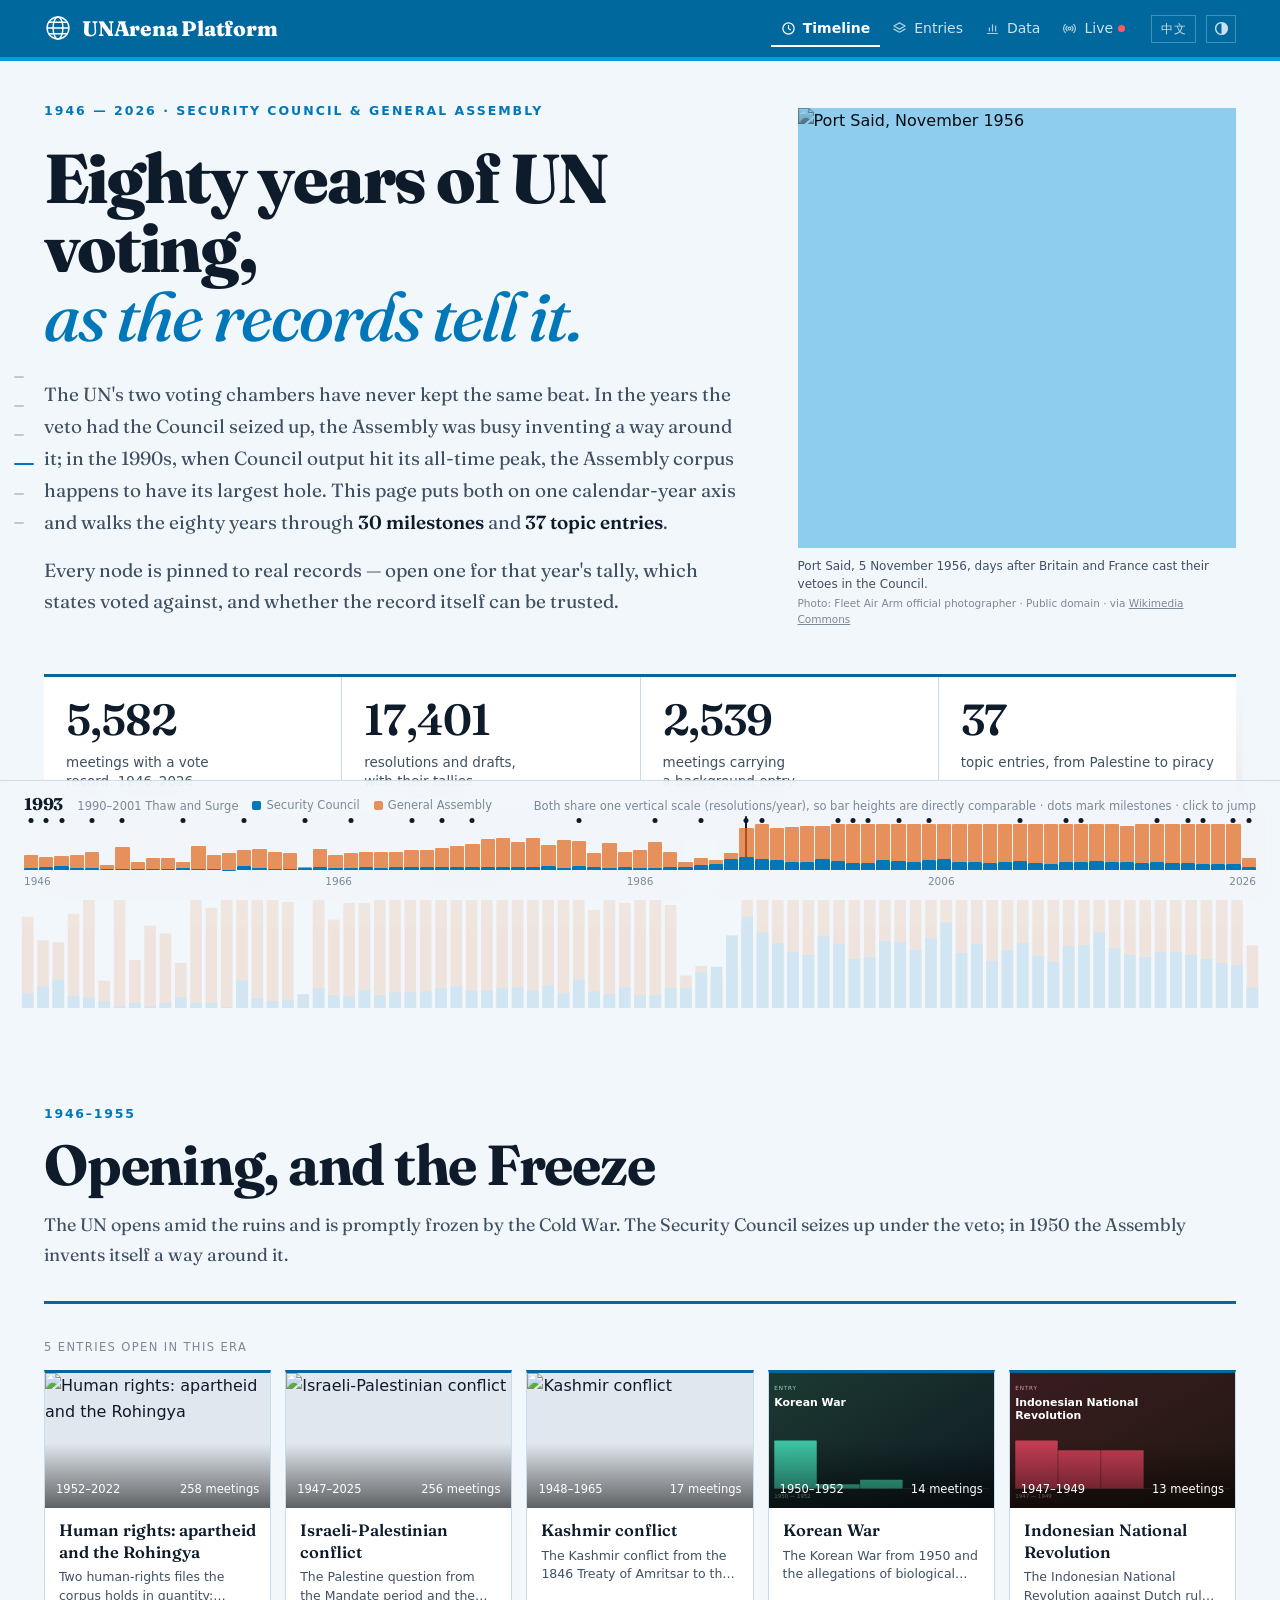
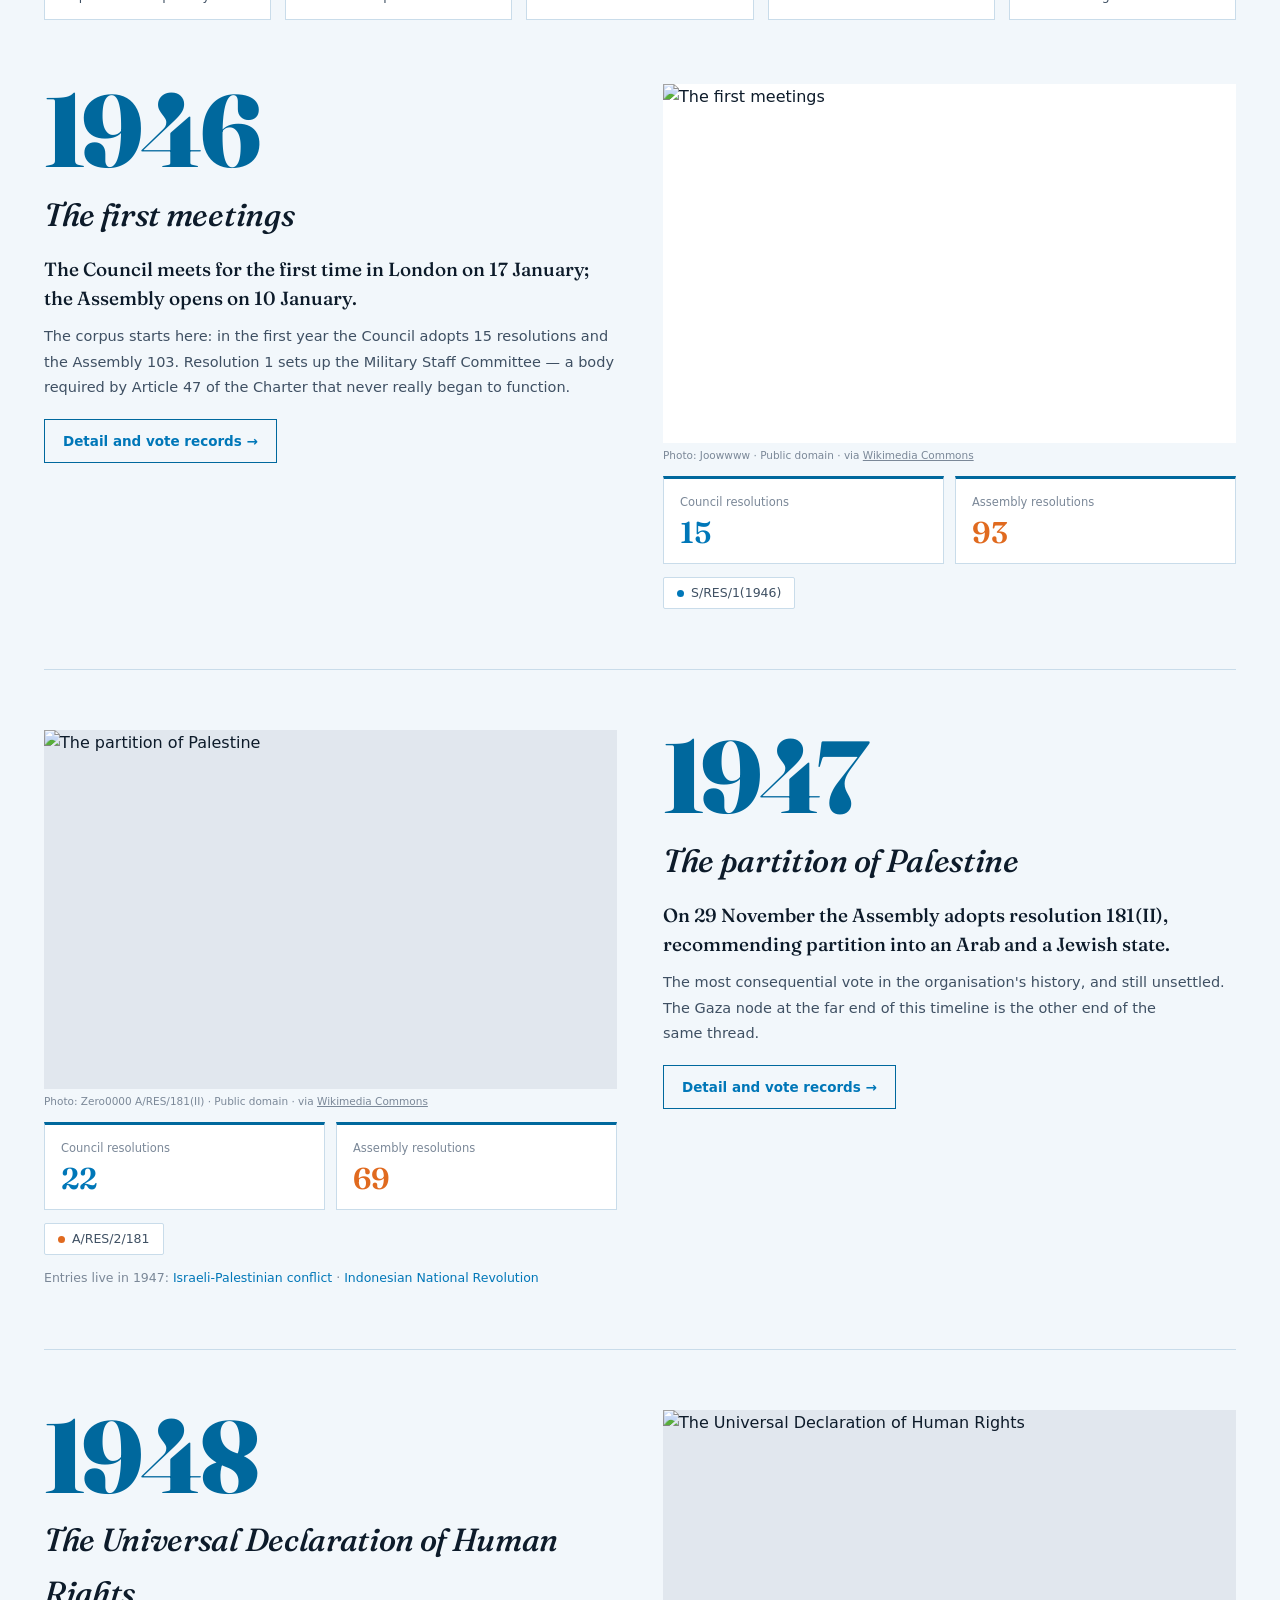
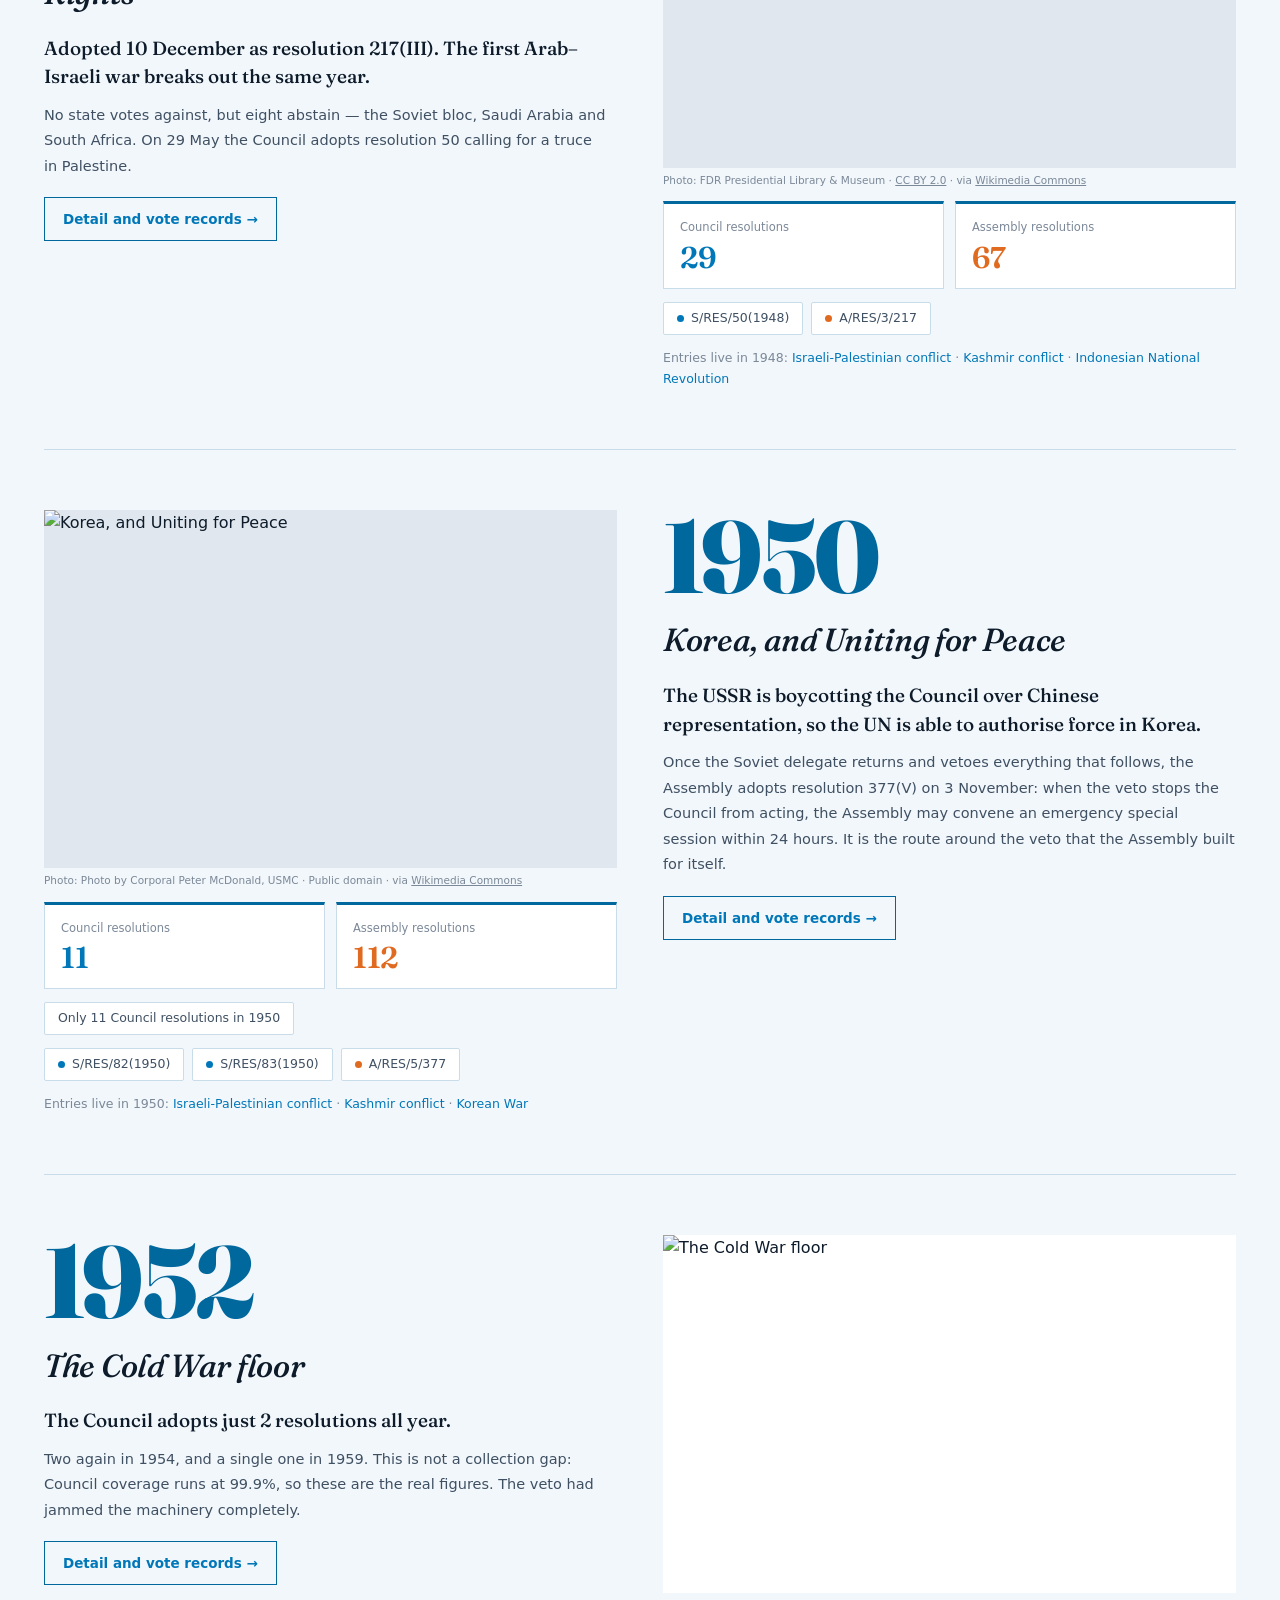
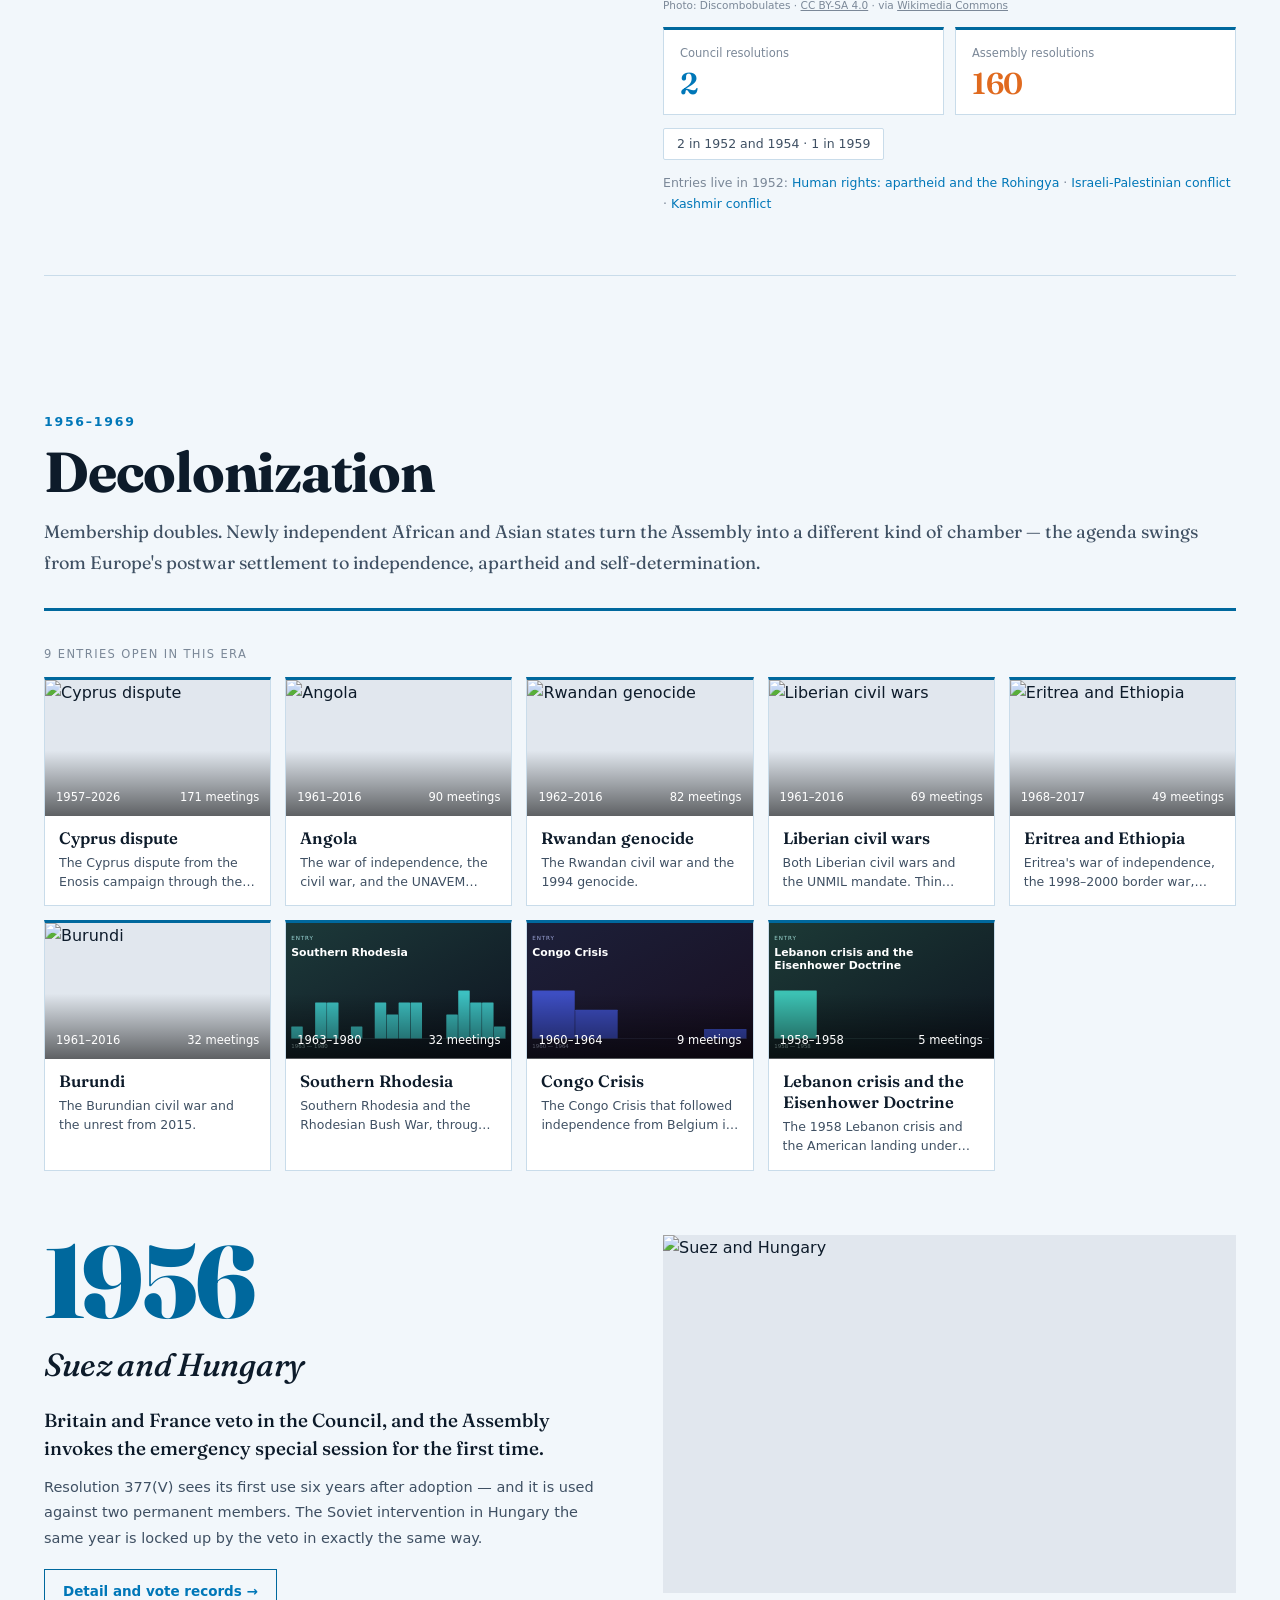
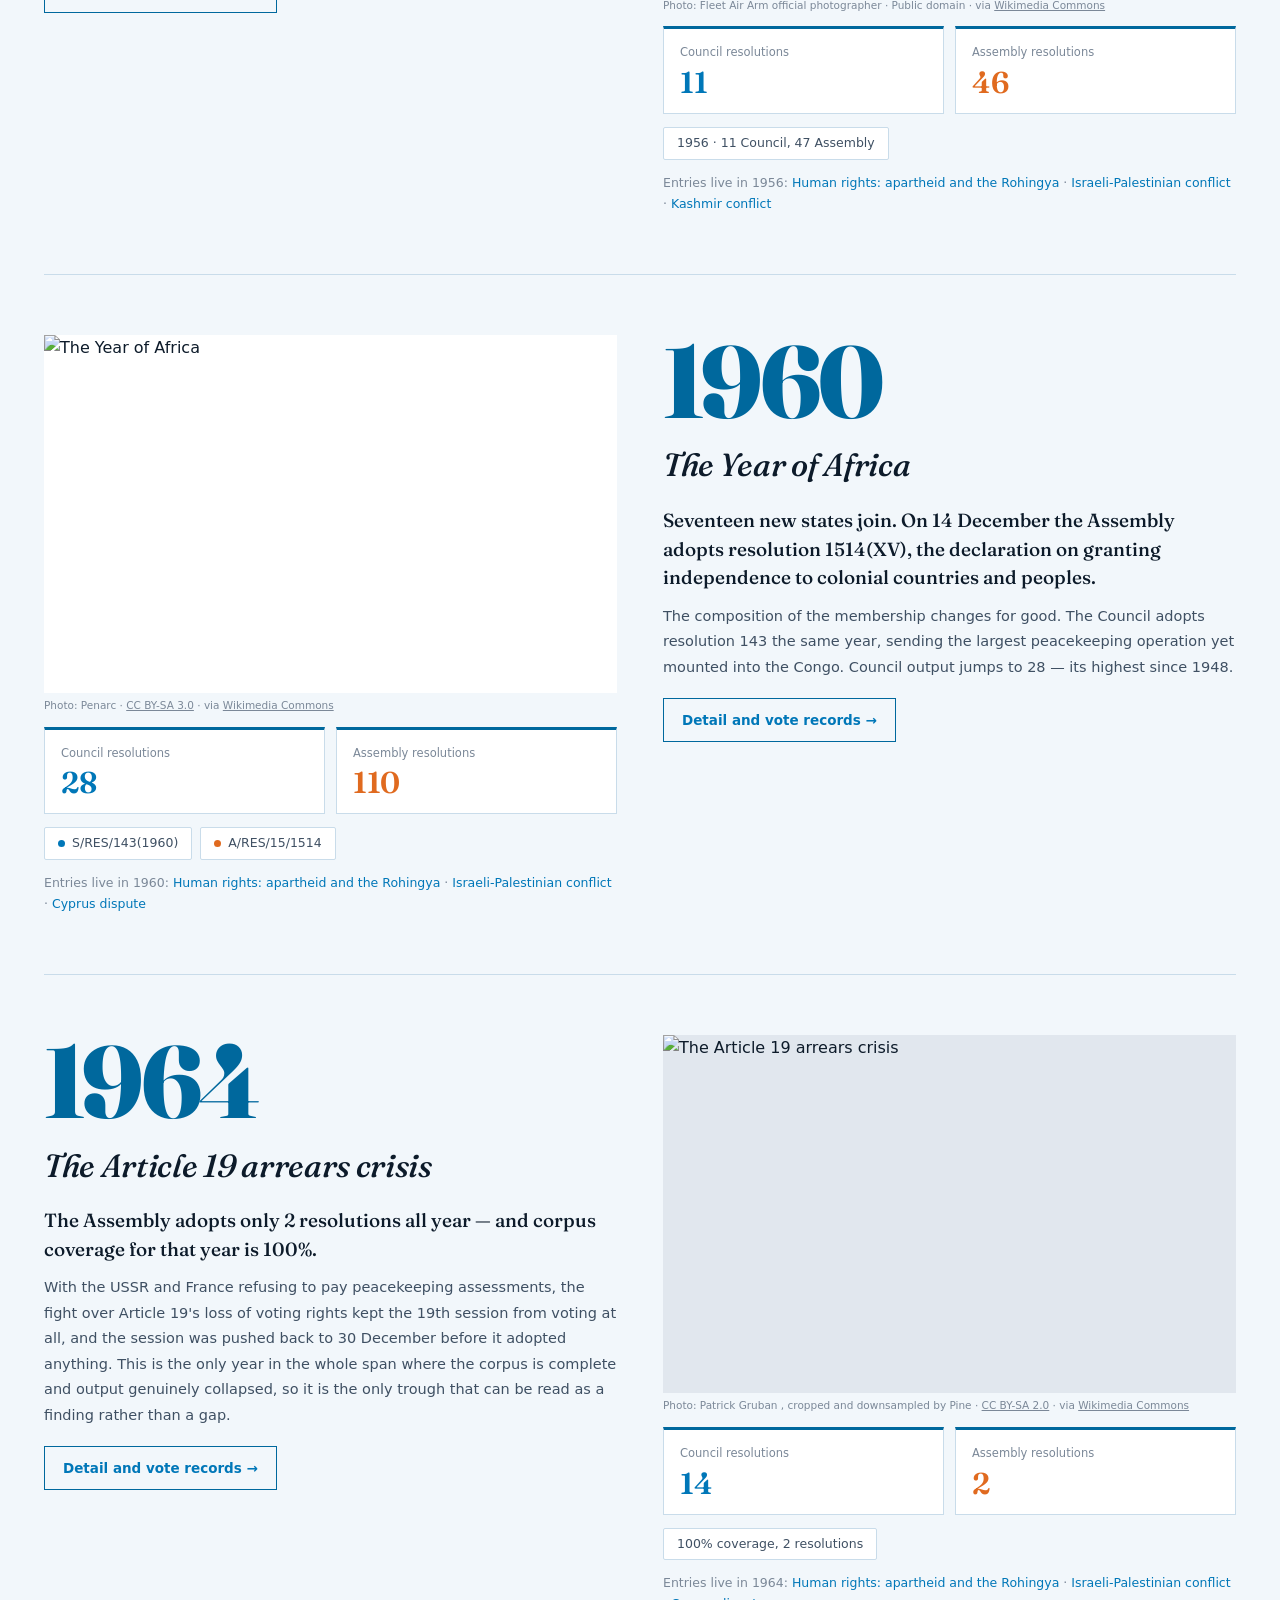
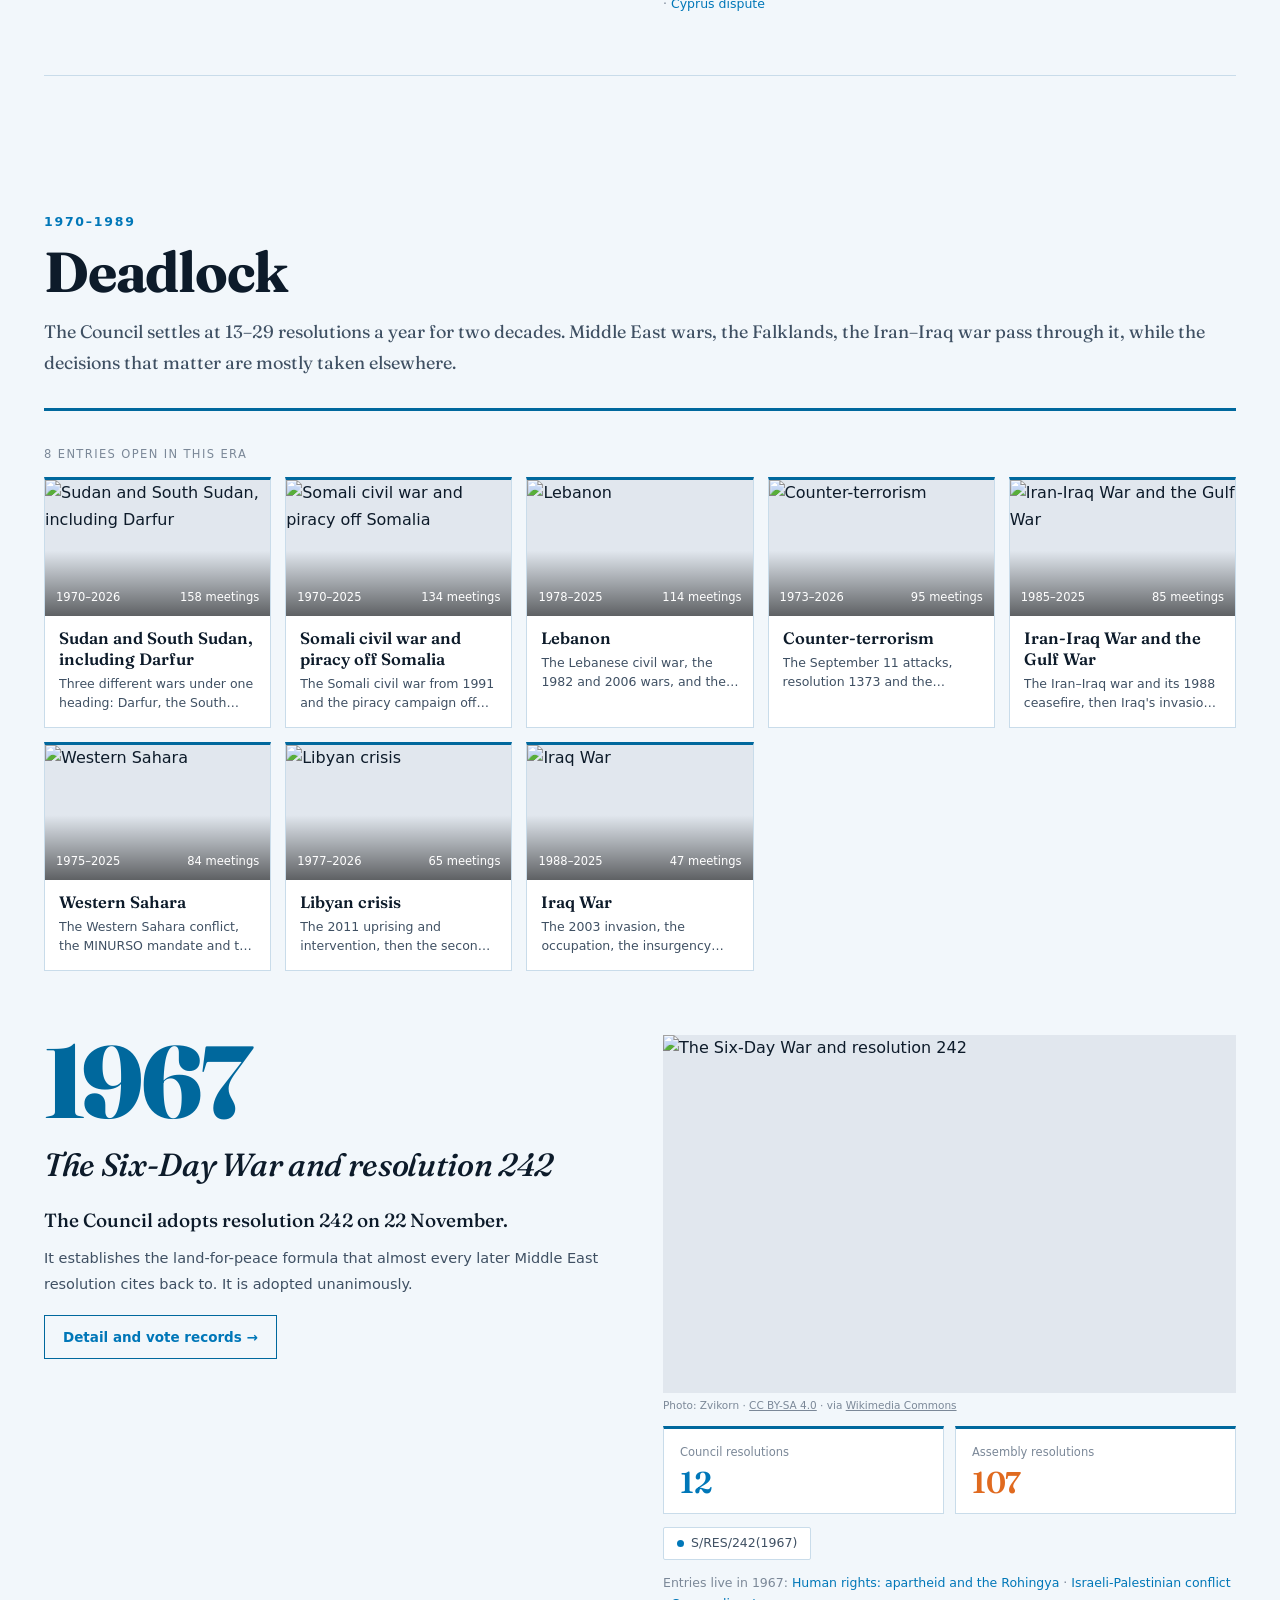
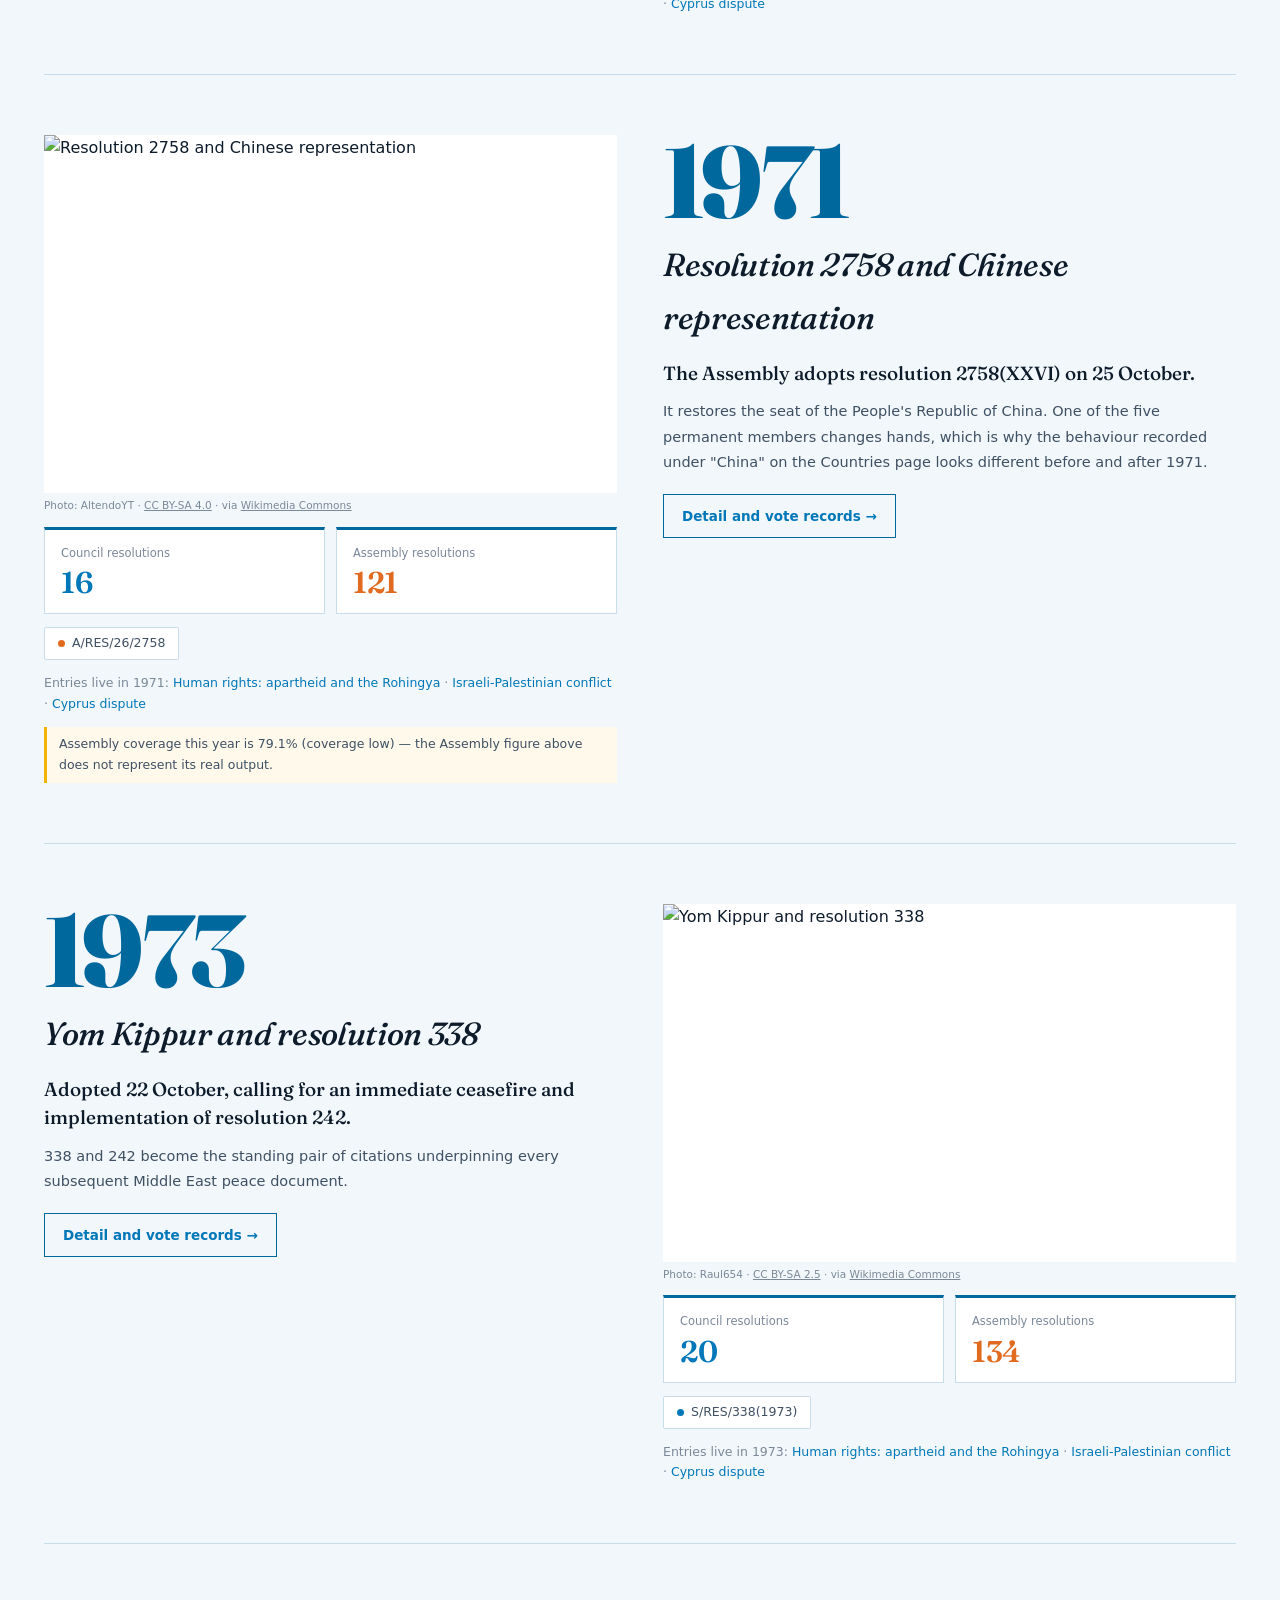
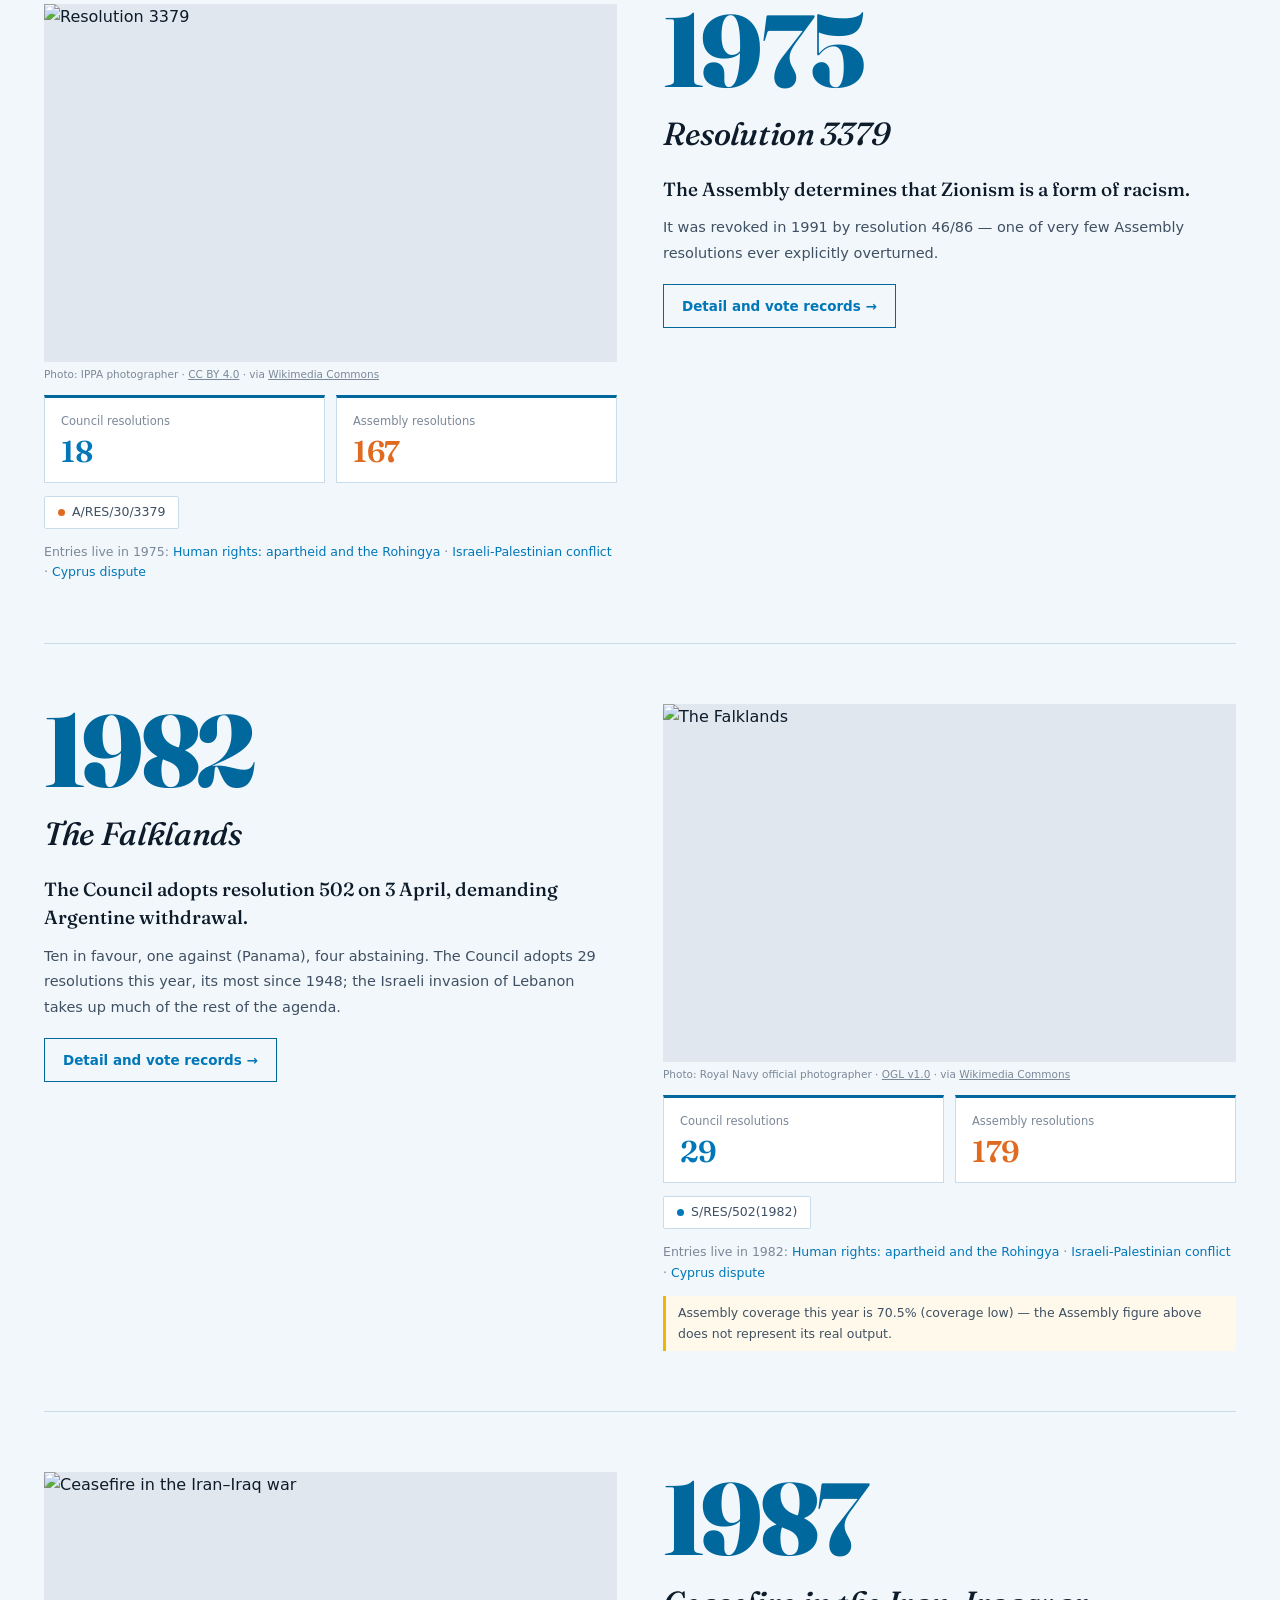
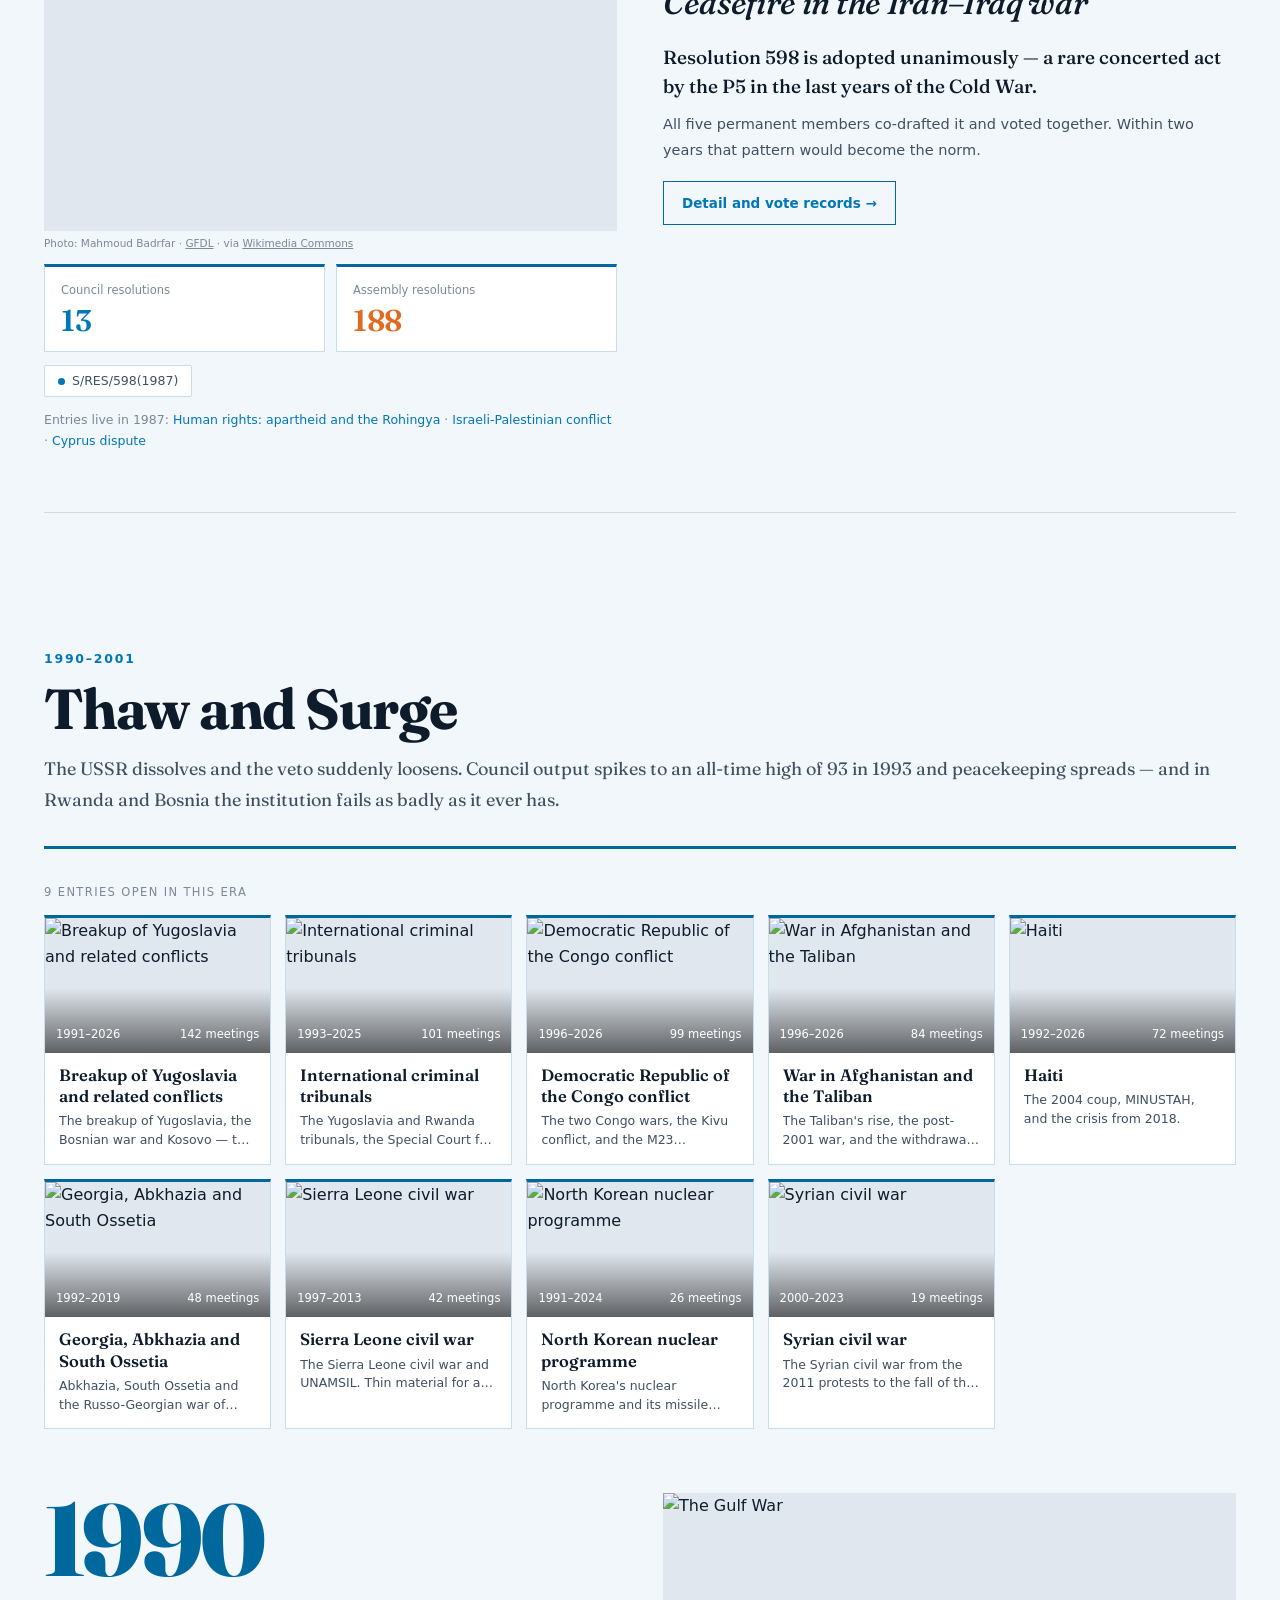
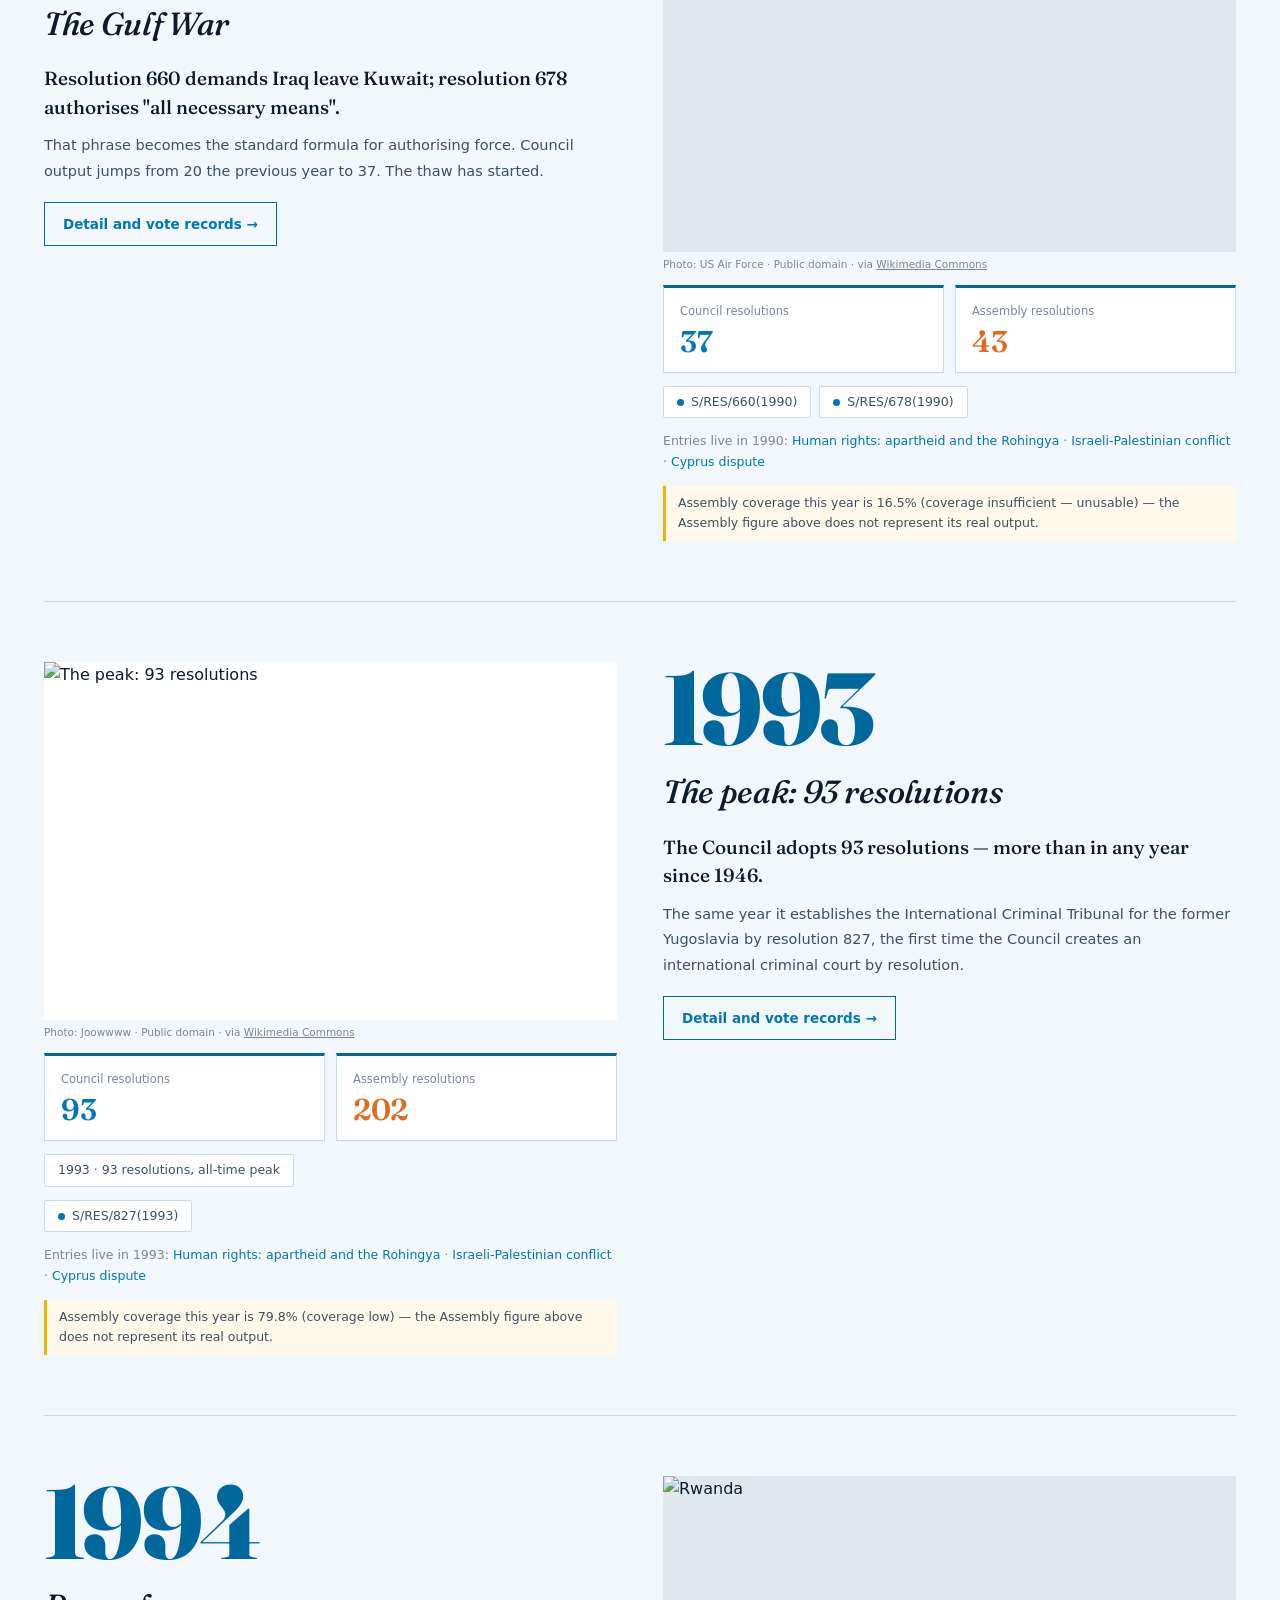
==== commit 3d543885: "Editorial look: serif display type, pale UN-blue page, square panels under deep-blue rules; mileston" ====
--- a/index.html
+++ b/index.html
@@ -45,14 +45,38 @@
    first is 26 characters, so a narrower measure breaks "voting," onto a line
    of its own. */
 .open h1 {
-  font-size: clamp(36px, 5.6vw, 74px);
-  line-height: 1.06; letter-spacing: -.03em; margin: 0 0 28px; max-width: 28ch;
-}
-.open h1 em {
-  font-style: normal;
-  background: linear-gradient(100deg, var(--un-blue), var(--hero-end) 88%);
-  -webkit-background-clip: text; background-clip: text; color: transparent;
-}
+  font-size: clamp(38px, 5.4vw, 80px); font-weight: 800;
+  line-height: 1.0; letter-spacing: -.028em; margin: 0 0 28px; max-width: 28ch;
+}
+.open h1 em { font-style: italic; font-weight: 500; color: var(--series-1); }
+html[lang="zh-CN"] .open h1 em { font-style: normal; }
+/* Chinese glyphs are square and wide: at the Latin size the first line breaks before its last two characters. */
+html[lang="zh-CN"] .open h1 { font-size: clamp(34px, 4.4vw, 64px); line-height: 1.15; }
+.open .eyebrow { color: var(--series-1); font-weight: 600; }
+.open p { font-family: var(--serif); }
+
+/* The photograph beside the headline, toned to the UN blue: a grey print
+   multiplied over the brand's pale blue. */
+.heroshot { margin: 0; min-width: 0; }
+.heroshot .tone { background: #8fcdef; aspect-ratio: 4 / 5; max-height: 440px; width: 100%; overflow: hidden; }
+.heroshot img { width: 100%; height: 100%; object-fit: cover; display: block;
+  filter: grayscale(1) contrast(1.1); mix-blend-mode: multiply; }
+.heroshot figcaption { font-size: 12px; line-height: 1.5; color: var(--text-secondary); margin-top: 9px; }
+.heroshot .credit { padding: 3px 0 0; }
+:root[data-theme="dark"] .heroshot .tone { background: #0b3a5e; }
+:root[data-theme="dark"] .heroshot img { mix-blend-mode: screen; opacity: .9; }
+@media (prefers-color-scheme: dark) {
+  :root:where(:not([data-theme="light"])) .heroshot .tone { background: #0b3a5e; }
+  :root:where(:not([data-theme="light"])) .heroshot img { mix-blend-mode: screen; opacity: .9; }
+}
+@media (min-width: 901px) {
+  .open { display: grid; grid-template-columns: minmax(0, 1.6fr) minmax(0, 1fr); column-gap: 52px; align-content: center; }
+  .open > * { grid-column: 1; }
+  .open > .heroshot { grid-column: 2; grid-row: 1 / span 4; align-self: center; }
+  .open > .bignums, .open > .cue { grid-column: 1 / -1; }
+  .open > .field { grid-column: auto; grid-row: auto; }   /* absolute: keep the whole screen as its box */
+}
+@media (max-width: 900px) { .heroshot { margin: 6px 0 10px; } .heroshot .tone { aspect-ratio: 16 / 10; } }
 .open p {
   font-size: clamp(15.5px, 1.7vw, 19px); color: var(--text-secondary);
   max-width: none; line-height: 1.68; margin: 0 0 16px; text-wrap: pretty;
@@ -79,15 +103,13 @@
 .open .rise { position: relative; z-index: 1; }
 
 .bignums {
-  display: grid; grid-template-columns: repeat(4, minmax(0, 1fr)); margin: 34px 0 0;
-  gap: 1px; background: var(--border);       /* the 1px gaps are the dividers */
-  -webkit-backdrop-filter: blur(6px); backdrop-filter: blur(6px);
-  border: 1px solid var(--border); border-radius: 14px; overflow: hidden;
-  box-shadow: 0 6px 24px rgba(0, 40, 70, .06);
+  display: grid; grid-template-columns: repeat(4, minmax(0, 1fr)); margin: 40px 0 0;
+  gap: 1px; background: var(--rule-soft);    /* the 1px gaps are the dividers */
+  border-top: 3px solid var(--rule); border-bottom: 1px solid var(--rule);
 }
 .bignums > div {
-  padding: 18px 18px 20px; min-width: 0; display: flex; flex-direction: column; justify-content: space-between;
-  background: color-mix(in srgb, var(--surface-1) 88%, transparent);
+  padding: 20px 22px 22px; min-width: 0; display: flex; flex-direction: column-reverse; justify-content: flex-end;
+  background: var(--surface-1);
 }
 .bignums .l {
   display: flex; align-items: center; gap: 9px; font-size: 13.5px; color: var(--text-secondary); line-height: 1.4;
@@ -98,8 +120,9 @@
   color: var(--series-1); background: color-mix(in srgb, var(--series-1) 12%, transparent);
 }
 .bignums .ib svg.ic { width: 16px; height: 16px; }
+.bignums .ib { display: none; }
 .bignums .n {
-  font-size: clamp(28px, 2.8vw, 38px); font-weight: 680; letter-spacing: -.025em; margin-top: 12px;
+  font-family: var(--serif); font-size: clamp(30px, 3.4vw, 50px); font-weight: 600; letter-spacing: -.02em; margin: 0 0 10px;
   line-height: 1.05; font-variant-numeric: tabular-nums; color: var(--text-primary);
 }
 
@@ -160,11 +183,13 @@
   font-size: 12.5px; letter-spacing: .14em; color: var(--era, var(--series-1));
   font-weight: 640; margin-bottom: 10px;
 }
-.era-head h2 { font-size: clamp(27px, 3.8vw, 46px); letter-spacing: -.022em; margin: 0 0 13px; }
+.era-head h2 { font-size: clamp(30px, 4.4vw, 58px); font-weight: 700; letter-spacing: -.022em; line-height: 1.05; margin: 0 0 16px; }
+.era-head h2::before { display: none; }
+.era-head p { font-family: var(--serif); font-size: 18px !important; color: var(--text-secondary); }
 .era-head p { color: var(--text-secondary); max-width: none; font-size: 15px; margin: 0; line-height: 1.7; }
 .era-rule {
-  max-width: calc(var(--maxw) - 48px); margin: 28px auto 0; height: 1px;
-  background: linear-gradient(90deg, var(--era, var(--series-1)), var(--border) 42%, var(--border));
+  max-width: calc(var(--maxw) - 48px); margin: 28px auto 0; height: 3px;
+  background: var(--rule);
   transform-origin: left center;
 }
 html.js .era-rule { transform: scaleX(0); transition: transform 1s cubic-bezier(.2, .7, .3, 1); }
@@ -188,9 +213,8 @@
 }
 a.encard {
   display: block; text-decoration: none; color: inherit; overflow: hidden;
-  border-radius: 13px; border: 1px solid var(--border);
-  background: color-mix(in srgb, var(--surface-1) 78%, transparent);
-  backdrop-filter: blur(6px);
+  border-radius: 0; border: 1px solid var(--rule-soft); border-top: 3px solid var(--rule);
+  background: var(--surface-1);
   transition: border-color .2s, transform .3s cubic-bezier(.2, .7, .3, 1), box-shadow .3s;
 }
 a.encard:hover {
@@ -213,7 +237,7 @@
   display: flex; justify-content: space-between; gap: 8px;
 }
 a.encard .body { padding: 12px 14px 14px; }
-a.encard .body .t { font-weight: 620; font-size: 14px; line-height: 1.35; margin-bottom: 4px; }
+a.encard .body .t { font-family: var(--serif); font-weight: 600; font-size: 16.5px; line-height: 1.3; margin-bottom: 5px; }
 a.encard .body .d {
   font-size: 12.5px; color: var(--text-secondary); line-height: 1.5;
   display: -webkit-box; -webkit-line-clamp: 2; -webkit-box-orient: vertical; overflow: hidden;
@@ -229,7 +253,7 @@
 .nodes { max-width: calc(var(--maxw) - 48px); margin: 0 auto; }
 article.node {
   display: grid; grid-template-columns: 1fr 1fr; gap: 46px;
-  padding: 54px 0; border-bottom: 1px solid var(--border);
+  padding: 60px 0; border-bottom: 1px solid var(--rule-soft);
   scroll-margin-top: 90px;
 }
 /* The reveal is opt-in: only hide nodes once we know JS is running to bring
@@ -245,25 +269,30 @@
 article.node:nth-of-type(even) .side { order: 1; }
 
 .node .year {
-  font-size: clamp(44px, 6vw, 76px); font-weight: 660; letter-spacing: -.038em;
-  line-height: 1; margin-bottom: 12px; font-variant-numeric: tabular-nums;
-  background: linear-gradient(180deg, var(--era, var(--series-1)),
-              color-mix(in srgb, var(--era, var(--series-1)) 55%, var(--text-primary)));
-  -webkit-background-clip: text; background-clip: text; color: transparent;
-}
-.node h3 { font-size: clamp(19px, 2.3vw, 27px); letter-spacing: -.012em; margin: 0 0 12px; }
-.node .lede { font-size: 15.5px; color: var(--text-primary); margin: 0 0 12px; line-height: 1.66; font-weight: 500; }
+  font-family: var(--serif); font-size: clamp(56px, 8vw, 112px); font-weight: 800; letter-spacing: -.035em;
+  line-height: .9; margin-bottom: 12px; font-variant-numeric: lining-nums; color: var(--rule);
+}
+.node h3 { font-size: clamp(22px, 2.6vw, 32px); font-style: italic; font-weight: 500; letter-spacing: -.01em; margin: 0 0 14px; }
+html[lang="zh-CN"] .node h3 { font-style: normal; font-weight: 600; }
+.node .lede { font-family: var(--serif); font-size: 19px; color: var(--text-primary); margin: 0 0 12px; line-height: 1.5; font-weight: 500; }
+
+/* A milestone's photograph, at full colour, with its credit under it. */
+.node .shotn { margin: 0; }
+.node .shotn .frame { aspect-ratio: 16 / 10; overflow: hidden; background: var(--grid); }
+.node .shotn img, .node .shotn svg { width: 100%; height: 100%; object-fit: cover; display: block; }
+.node .shotn .credit { padding: 5px 0 0; }
+/* Maps and emblems are .png/.svg: show them whole rather than cropped. */
+.node .shotn img[src$=".png"], .node .shotn img[src$=".svg"] { object-fit: contain; background: var(--surface-1); }
 .node .bodytext { font-size: 14.5px; color: var(--text-secondary); line-height: 1.76; margin: 0 0 18px; }
 
 .node .side { display: flex; flex-direction: column; gap: 13px; justify-content: center; }
 .statgrid { display: grid; grid-template-columns: 1fr 1fr; gap: 11px; }
 .statbox {
-  background: color-mix(in srgb, var(--surface-1) 76%, transparent);
-  backdrop-filter: blur(6px);
-  border: 1px solid var(--border); border-radius: 11px; padding: 14px 16px;
+  background: var(--surface-1);
+  border: 1px solid var(--rule-soft); border-top: 3px solid var(--rule); border-radius: 0; padding: 14px 16px;
 }
 .statbox .k { font-size: 11.5px; color: var(--text-muted); margin-bottom: 4px; }
-.statbox .v { font-size: 25px; font-weight: 620; letter-spacing: -.02em; line-height: 1.15;
+.statbox .v { font-family: var(--serif); font-size: 30px; font-weight: 600; letter-spacing: -.015em; line-height: 1.1;
   font-variant-numeric: tabular-nums; }
 .statbox .v small { font-size: 13px; font-weight: 400; color: var(--text-muted); }
 .statbox.ga .v { color: var(--series-2); }
@@ -272,9 +301,9 @@
 .docchips { display: flex; flex-wrap: wrap; gap: 8px; }
 .chip {
   display: inline-flex; align-items: center; gap: 7px;
-  border: 1px solid var(--border);
-  background: color-mix(in srgb, var(--surface-1) 76%, transparent);
-  border-radius: 999px; padding: 5px 13px; font-size: 12.5px;
+  border: 1px solid var(--rule-soft);
+  background: var(--surface-1);
+  border-radius: 2px; padding: 5px 13px; font-size: 12.5px;
   color: var(--text-secondary); font-variant-numeric: tabular-nums;
 }
 .chip .dot { width: 7px; height: 7px; border-radius: 50%; flex: none; }
@@ -282,8 +311,8 @@
 .chip .dot.ga { background: var(--series-2); }
 
 .node .more {
-  align-self: flex-start; border: 1px solid var(--era, var(--series-1)); background: transparent;
-  color: var(--era, var(--series-1)); border-radius: 8px; padding: 8px 16px;
+  align-self: flex-start; border: 1px solid var(--rule); background: transparent;
+  color: var(--series-1); border-radius: 0; padding: 10px 18px; min-height: 44px;
   font-size: 13.5px; font-family: var(--font); cursor: pointer; font-weight: 560;
   transition: background .2s;
 }
@@ -292,7 +321,7 @@
   font-size: 12.5px; color: var(--text-secondary);
   border-left: 3px solid var(--warning); padding: 7px 12px;
   background: color-mix(in srgb, var(--warning) 8%, var(--surface-1));
-  border-radius: 0 8px 8px 0;
+  border-radius: 0;
 }
 .node .entrylink {
   font-size: 12.5px; color: var(--text-muted);
@@ -302,7 +331,7 @@
 
 /* ---- closing ------------------------------------------------------------- */
 section.outro { padding: 90px 24px 150px; max-width: var(--maxw); margin: 0 auto; }
-section.outro h2 { font-size: clamp(24px, 3vw, 34px); letter-spacing: -.02em; margin: 0 0 12px; }
+section.outro h2 { font-size: clamp(28px, 3.6vw, 44px); letter-spacing: -.02em; margin: 0 0 12px; }
 section.outro p { color: var(--text-secondary); max-width: none; font-size: 15px; line-height: 1.7; margin: 0 0 22px; }
 section.outro .links { display: flex; gap: 11px; flex-wrap: wrap; }
 section.outro .links a { text-decoration: none; padding: 9px 17px; }
@@ -321,7 +350,7 @@
   display: flex; align-items: baseline; gap: 14px; margin-bottom: 6px;
   font-size: 11.5px; color: var(--text-muted); flex-wrap: wrap;
 }
-.rail-head b { color: var(--text-primary); font-size: 15px; font-weight: 640; letter-spacing: -.01em;
+.rail-head b { color: var(--text-primary); font-family: var(--serif); font-size: 17px; font-weight: 700; letter-spacing: -.01em;
   font-variant-numeric: tabular-nums; }
 .rail-head .lg { display: inline-flex; align-items: center; gap: 5px; }
 .rail-head .lg i { width: 9px; height: 9px; border-radius: 2px; display: inline-block; }
@@ -360,8 +389,13 @@
   background: var(--surface-1); color: var(--text-secondary); border-radius: 8px;
   width: 32px; height: 32px; cursor: pointer; font-size: 17px; line-height: 1;
 }
-.drawer .yr { font-size: 52px; font-weight: 660; letter-spacing: -.035em; color: var(--era, var(--series-1)); line-height: 1; }
-.drawer h3 { font-size: 23px; margin: 8px 0 14px; letter-spacing: -.012em; }
+.drawer .yr { font-family: var(--serif); font-size: 64px; font-weight: 800; letter-spacing: -.035em; color: var(--rule); line-height: 1; }
+.drawer h3 { font-size: 26px; font-style: italic; font-weight: 500; margin: 8px 0 14px; letter-spacing: -.01em; }
+html[lang="zh-CN"] .drawer h3 { font-style: normal; font-weight: 600; }
+.drawer .shot { border-radius: 0 !important; }
+.doc { border-radius: 0 !important; border-top: 3px solid var(--rule) !important; }
+.votebar .a, .votenums .a { color: var(--against); }
+.votebar .a { background: var(--against); }
 .drawer .lede { font-size: 15px; font-weight: 500; margin: 0 0 10px; line-height: 1.66; }
 .drawer .bodytext { font-size: 14px; color: var(--text-secondary); line-height: 1.78; margin: 0 0 22px; }
 .drawer h4 {
@@ -421,12 +455,13 @@
 </head>
 <body>
 
-<div class="wash" id="wash"></div>
+<div class="wash" id="wash" hidden></div>
 
 <main class="story">
   <section class="open" id="open">
     <div class="eyebrow rise" data-end data-zh="1946 — 2025 · 安全理事会与联合国大会">1946 — 2025 · Security Council &amp; General Assembly</div>
     <h1 class="rise" data-zh="联合国八十年表决，<br><em>记录如是说。</em>">Eighty years of UN voting,<br><em>as the records tell it.</em></h1>
+    <figure class="heroshot rise" id="heroshot"></figure>
     <p class="rise" id="intro1">The UN's two voting chambers have never kept the same beat. In the years the
       veto had the Council seized up, the Assembly was busy inventing a way around it; in the
       1990s, when Council output hit its all-time peak, the Assembly corpus happens to have its
@@ -518,10 +553,7 @@
 /* Each era gets an accent stepped from the cool end of the palette's
    sequential blue to its warm second series colour — an ordered scale for an
    ordered thing, mixed from existing tokens rather than six new hues. */
-const ERA_ACCENT = S.eras.map((_, i) => {
-  const t = S.eras.length > 1 ? i / (S.eras.length - 1) : 0;
-  return `color-mix(in oklab, var(--seq-400) ${Math.round((1 - t) * 100)}%, var(--series-2))`;
-});
+const ERA_ACCENT = S.eras.map(() => 'var(--series-1)');   /* editorial: one blue, no per-era tint */
 
 /* ------------------------------------------------------------------ wash --- */
 /* One layer per era. Two soft pools of the era's accent, well under 10%
@@ -557,6 +589,13 @@
 ];
 document.getElementById('bignums').innerHTML = HEADLINE.map(([v, l, ic]) =>
   `<div><div class="l"><span class="ib">${svg(ic)}</span><span>${esc(l)}</span></div><div class="n" data-to="${v}">${REDUCED ? fmt(v) : '0'}</div></div>`).join('');
+
+/* The photograph beside the headline: Port Said, 1956. */
+document.getElementById('heroshot').innerHTML = (window.TOPIC_IMAGES || {})['event:1956']
+  ? `<div class="tone">${pictureFor('event:1956', { title: L('Port Said, November 1956', '1956 年 11 月的塞得港') })}</div>
+     <figcaption>${L('Port Said, 5 November 1956, days after Britain and France cast their vetoes in the Council.',
+                     '1956 年 11 月 5 日的塞得港，英法在安理会投下否决票几天之后。')}</figcaption>${creditFor('event:1956')}`
+  : '';
 
 function countUp(el) {
   const to = +el.dataset.to;
@@ -648,6 +687,7 @@
         <button class="more" data-y="${e.year}">${L('Detail and vote records →', '详情与表决记录 →')}</button>
       </div>
       <div class="side">
+        ${(window.TOPIC_IMAGES || {})[`event:${e.year}`] ? `<figure class="shotn"><div class="frame">${pictureFor(`event:${e.year}`, { title: e.title })}</div>${creditFor(`event:${e.year}`)}</figure>` : ''}
         <div class="statgrid">
           <div class="statbox sc"><div class="k">${L('Council resolutions', '安理会决议')}</div>
             <div class="v">${st.sc_adopted ?? '—'}</div></div>
--- a/assets/style.css
+++ b/assets/style.css
@@ -6,7 +6,13 @@
    deeper step of UN blue for series 1 (#0077B8) because the pure brand blue
    is only 3:1 on white and series 1 also colours link and control text.
    Dark values are a selected set stepped for the dark surface, not an
-   automatic inversion. */
+   automatic inversion.
+
+   Typography and surfaces follow the editorial direction chosen 2026-10-29:
+   serif display type (Fraunces; Noto Serif SC for Chinese), a pale UN-blue
+   page, white panels, deep-blue rules instead of rounded shadows, and red
+   kept for the one thing it means — a vote against or a veto. */
+@import url('https://fonts.googleapis.com/css2?family=Fraunces:ital,opsz,wght@0,9..144,400..800;1,9..144,400..600&family=Noto+Serif+SC:wght@500;700&display=swap');
 
 :root {
   color-scheme: light;
@@ -16,13 +22,17 @@
   --hero-end: #00689d;
 
   --surface-1: #ffffff;
-  --plane: #f3f6f9;
+  --plane: #f2f7fb;
   --text-primary: #0d1b2a;
-  --text-secondary: #46566a;
+  --text-secondary: #3f5063;
   --text-muted: #7b8898;
   --grid: #e1e7ee;
   --axis: #bdc8d4;
-  --border: rgba(13, 40, 70, 0.12);
+  --border: rgba(0, 80, 130, 0.16);
+  /* rules: the strong one under headings and on top of panels, the soft one between items */
+  --rule: #00689d;
+  --rule-soft: #c9dcea;
+  --against: #c8102e;
 
   --series-1: #0077b8;
   --series-2: #e06a1f;
@@ -54,6 +64,7 @@
 
   --font: system-ui, -apple-system, "Segoe UI", "PingFang SC", "Hiragino Sans GB",
           "Microsoft YaHei", "Noto Sans CJK SC", sans-serif;
+  --serif: Fraunces, "Noto Serif SC", "Source Han Serif SC", "Songti SC", Georgia, serif;
   --maxw: 1240px;
 }
 
@@ -61,8 +72,11 @@
   :root:where(:not([data-theme="light"])) {
     color-scheme: dark;
     --hero-end: #8ad0f1;
-    --surface-1: #0f1e2c;
-    --plane: #08131d;
+    --surface-1: #0d1d2c;
+    --plane: #07131e;
+    --rule: #2baeea;
+    --rule-soft: #1f3a52;
+    --against: #ff6b7f;
     --text-primary: #eef4f9;
     --text-secondary: #b2c1d0;
     --text-muted: #7d8fa1;
@@ -90,8 +104,11 @@
 :root[data-theme="dark"] {
   color-scheme: dark;
   --hero-end: #8ad0f1;
-  --surface-1: #0f1e2c;
-  --plane: #08131d;
+  --surface-1: #0d1d2c;
+  --plane: #07131e;
+  --rule: #2baeea;
+  --rule-soft: #1f3a52;
+  --against: #ff6b7f;
   --text-primary: #eef4f9;
   --text-secondary: #b2c1d0;
   --text-muted: #7d8fa1;
@@ -603,3 +620,51 @@
   .bignums { gap: 20px; }
   main { padding: 24px 16px 70px; }
 }
+
+/* ============================================================ editorial ===
+   The editorial look (2026-10-29), layered over the rules above so each
+   component keeps its structure: serif display type, square panels with a
+   deep-blue rule on top, underlined tabs, and no decorative backdrop. */
+.sitebg { display: none; }
+h1, h2, h3, .brand, .tile .v, .card > header h2 {
+  font-family: var(--serif); font-optical-sizing: auto;
+}
+h1 { font-size: 40px; font-weight: 700; line-height: 1.12; letter-spacing: -.02em; }
+h2 { font-size: 24px; font-weight: 600; letter-spacing: -.01em; }
+h3 { font-weight: 600; }
+.brand { font-size: 21px; font-weight: 800; letter-spacing: -.01em; }
+.brand span { font-family: var(--font); font-size: 14px; }
+header.site { box-shadow: inset 0 -4px 0 var(--hdr-stripe); }
+.nav { padding-bottom: 4px; }
+.nav a.tab { border-radius: 0; padding: 7px 10px; }
+.nav a.tab:hover { background: transparent; color: var(--hdr-fg); }
+.nav a.tab[aria-current="page"] {
+  background: transparent; color: var(--hdr-fg);
+  box-shadow: inset 0 -2px 0 var(--hdr-fg);
+}
+.langlink, .themebtn { border-radius: 0; }
+
+.card {
+  border-radius: 0; border: 1px solid var(--rule-soft); border-top: 3px solid var(--rule);
+  box-shadow: none;
+}
+.tile {
+  border-radius: 0; border: 1px solid var(--rule-soft); border-top: 3px solid var(--rule);
+}
+.tile .v { font-size: 34px; font-weight: 600; letter-spacing: -.015em; }
+.seg, .subnav, .tablewrap, select, button.ghost, .datelines { border-radius: 0; }
+.subnav { border: 1px solid var(--rule-soft); }
+.seg { border-color: var(--rule-soft); }
+.seg button[aria-pressed="true"], .subnav a[aria-current="page"] {
+  background: var(--surface-1); color: var(--text-primary); box-shadow: inset 0 -3px 0 var(--rule);
+}
+.badge { border-radius: 2px; }
+.callout { border-radius: 0; }
+a.cardlink, a.ecard {
+  border-radius: 0; border: 1px solid var(--rule-soft); border-top: 3px solid var(--rule);
+}
+a.cardlink .t, a.ecard .body .t { font-family: var(--serif); font-size: 17px; font-weight: 600; }
+a.ecard:hover, a.cardlink:hover { border-color: var(--rule); }
+a.ecard .pic .n { border-radius: 0; }
+.ehero .pic { border-radius: 0; border-color: var(--rule-soft); }
+footer.site { border-top: 3px solid var(--rule); }
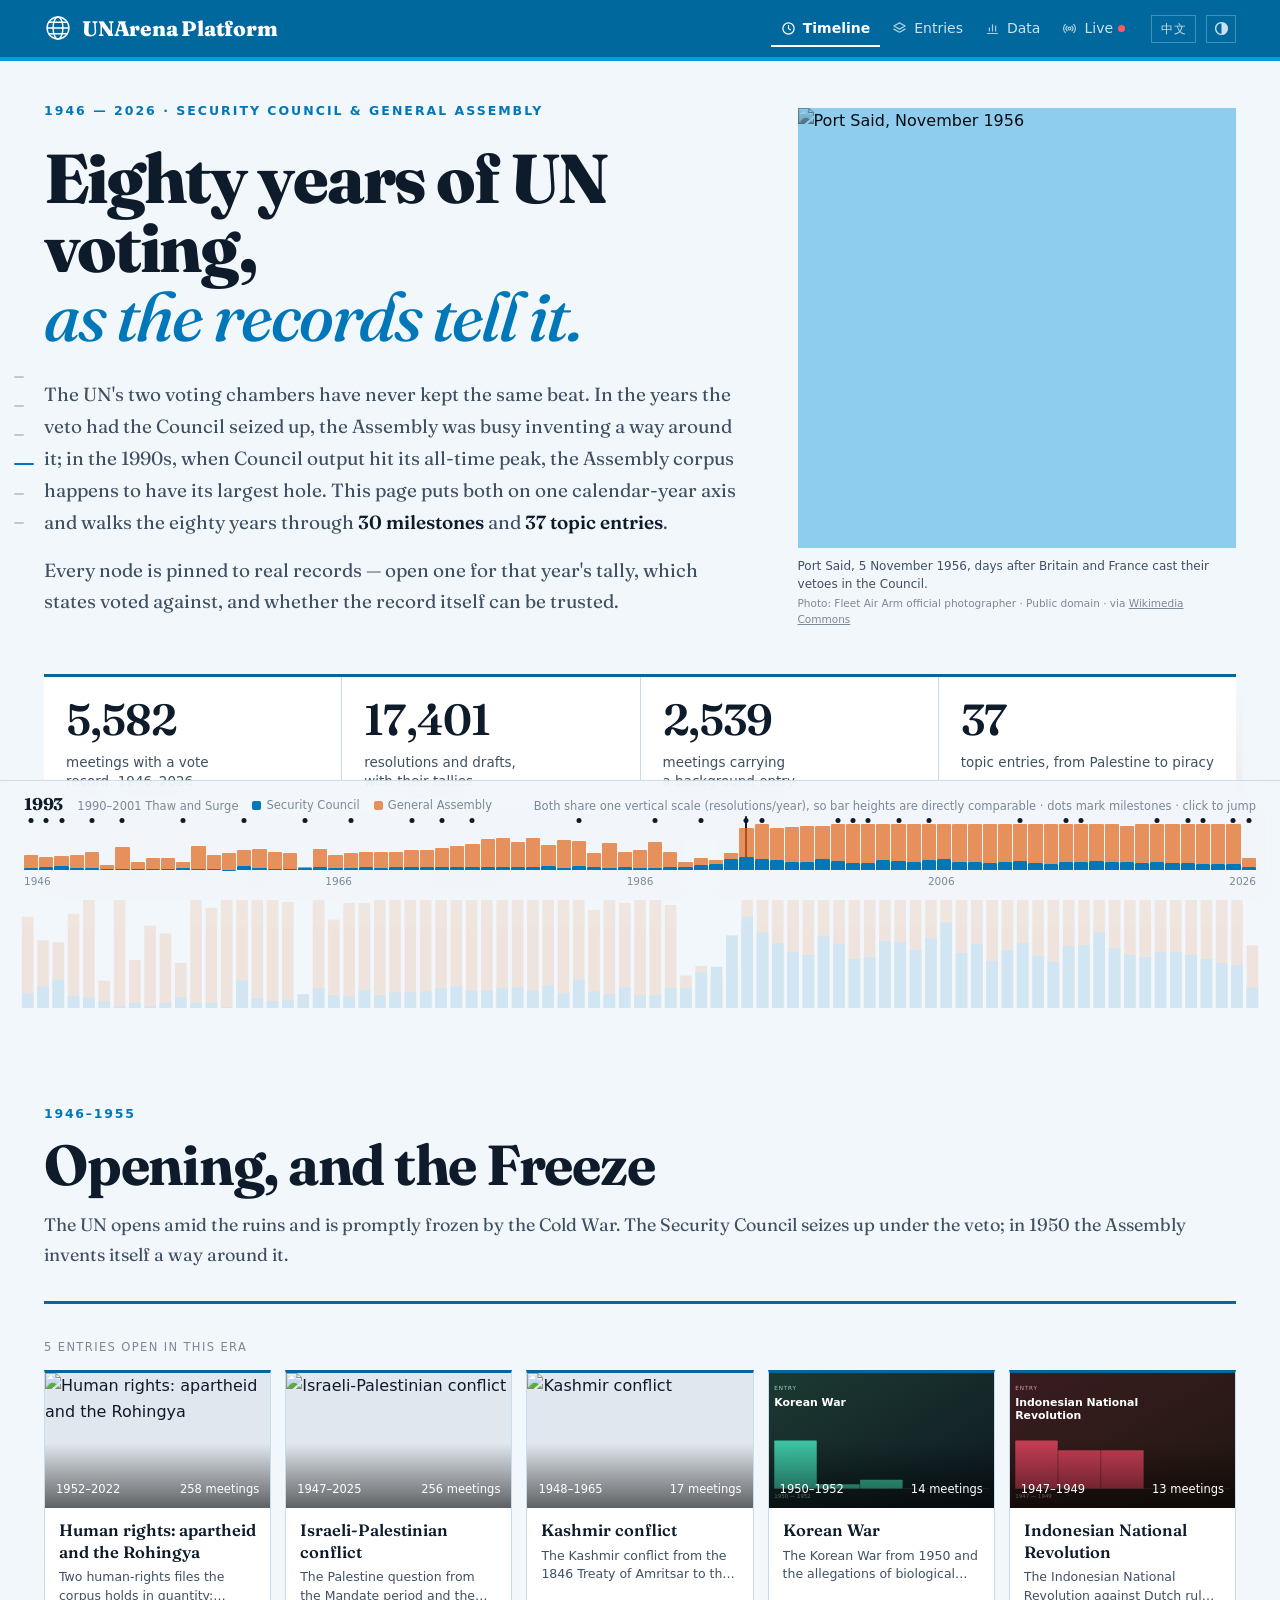
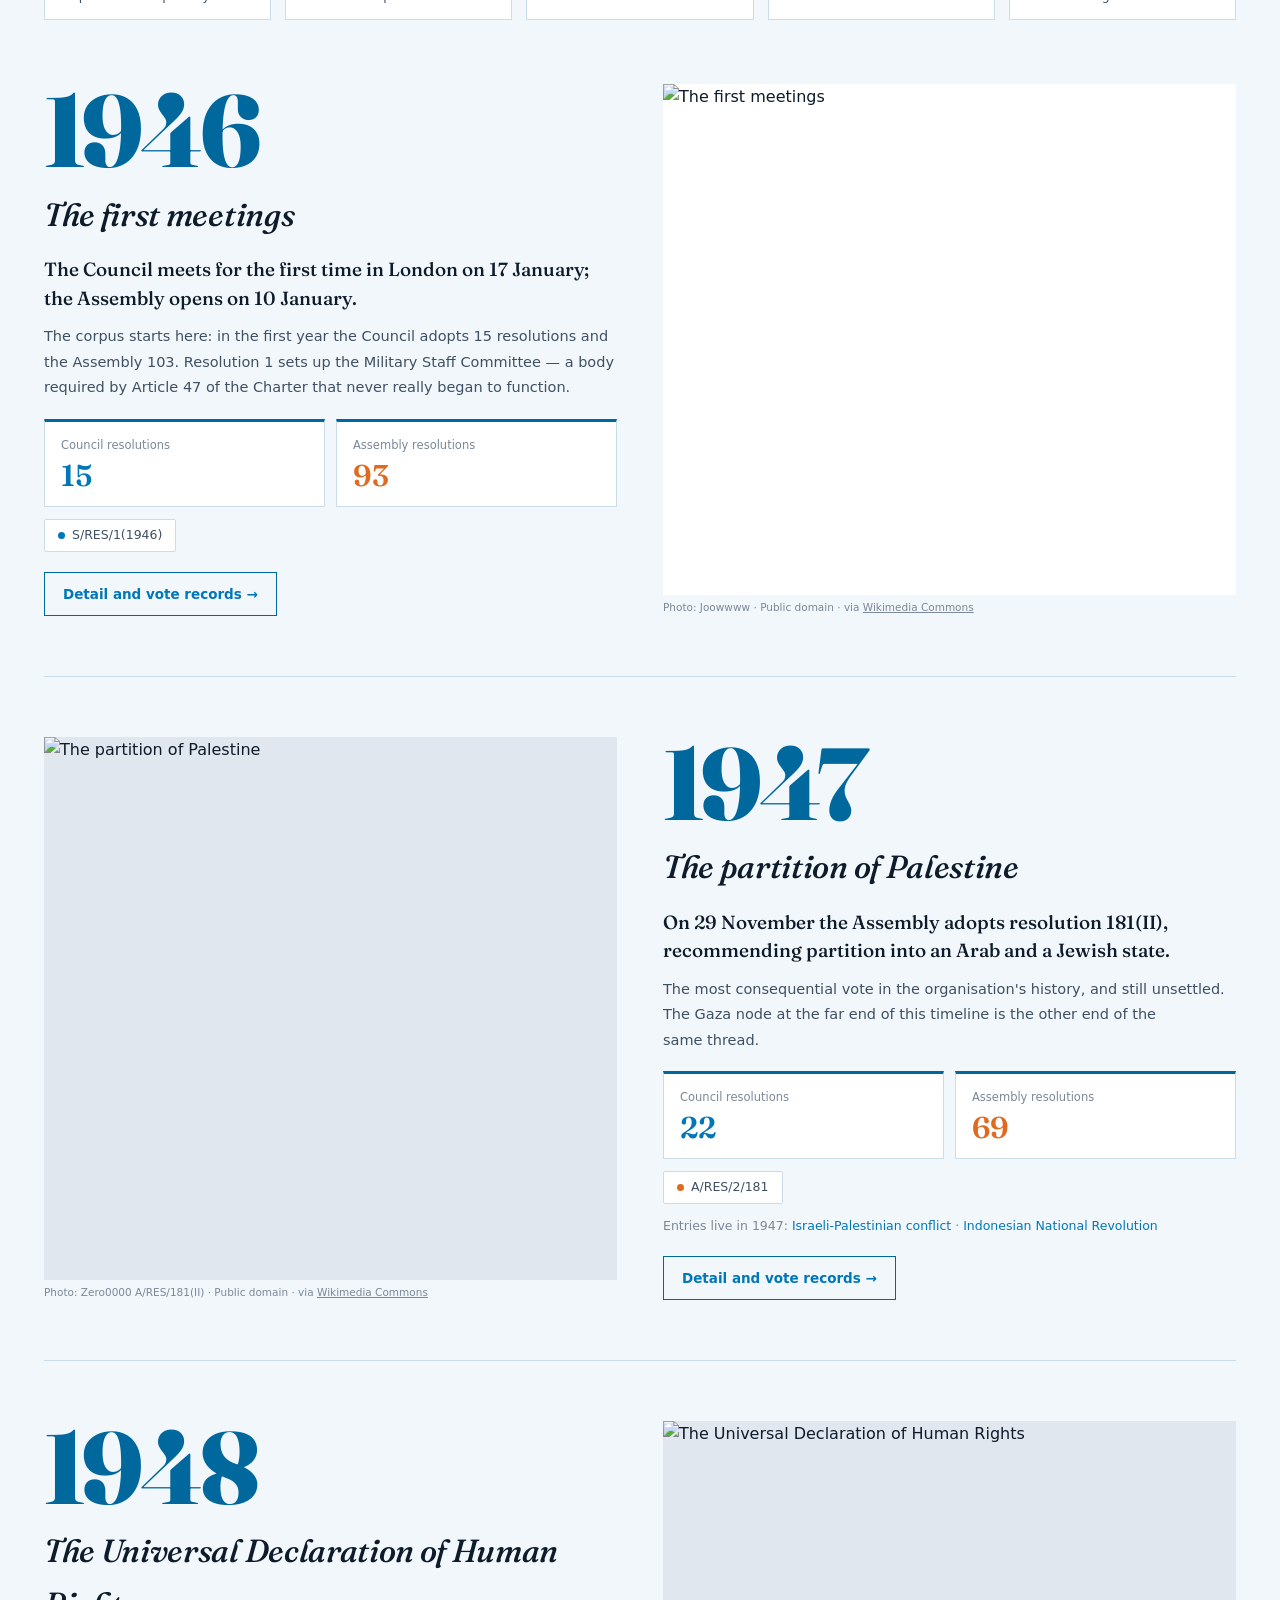
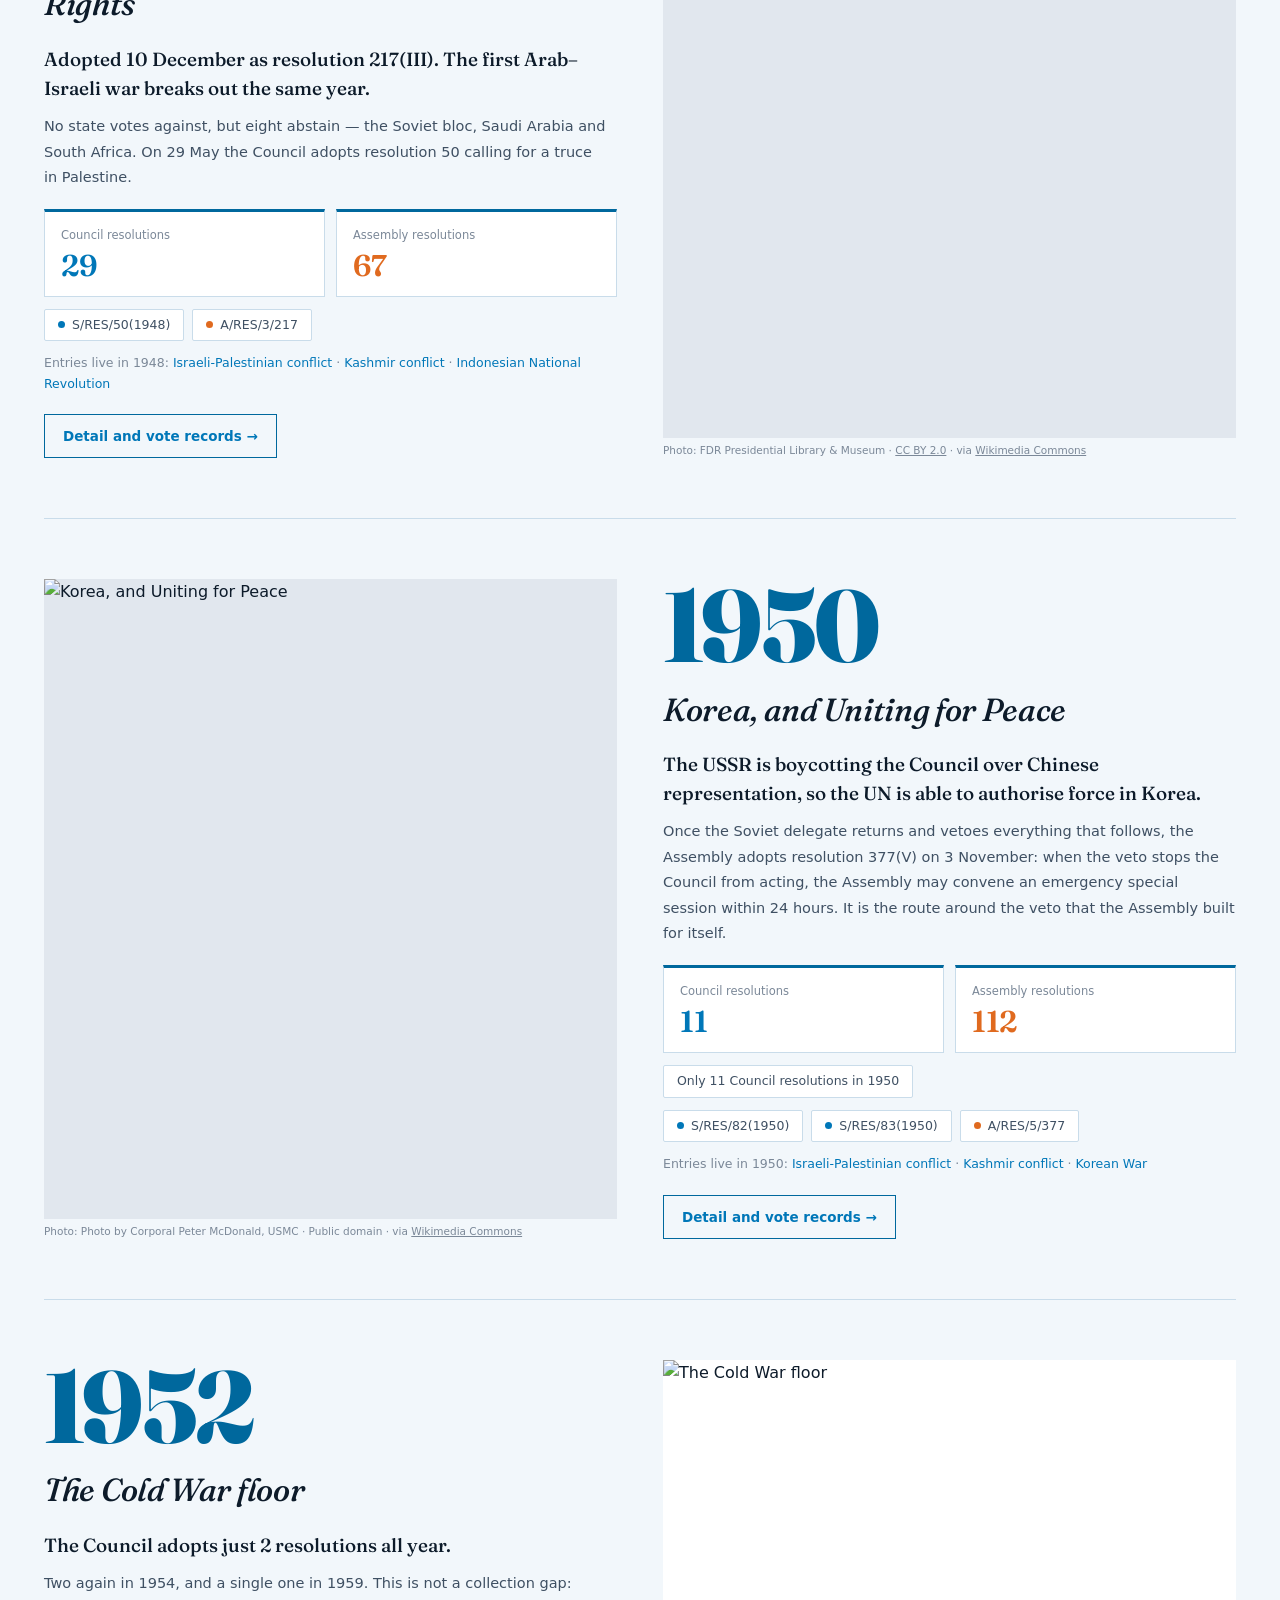
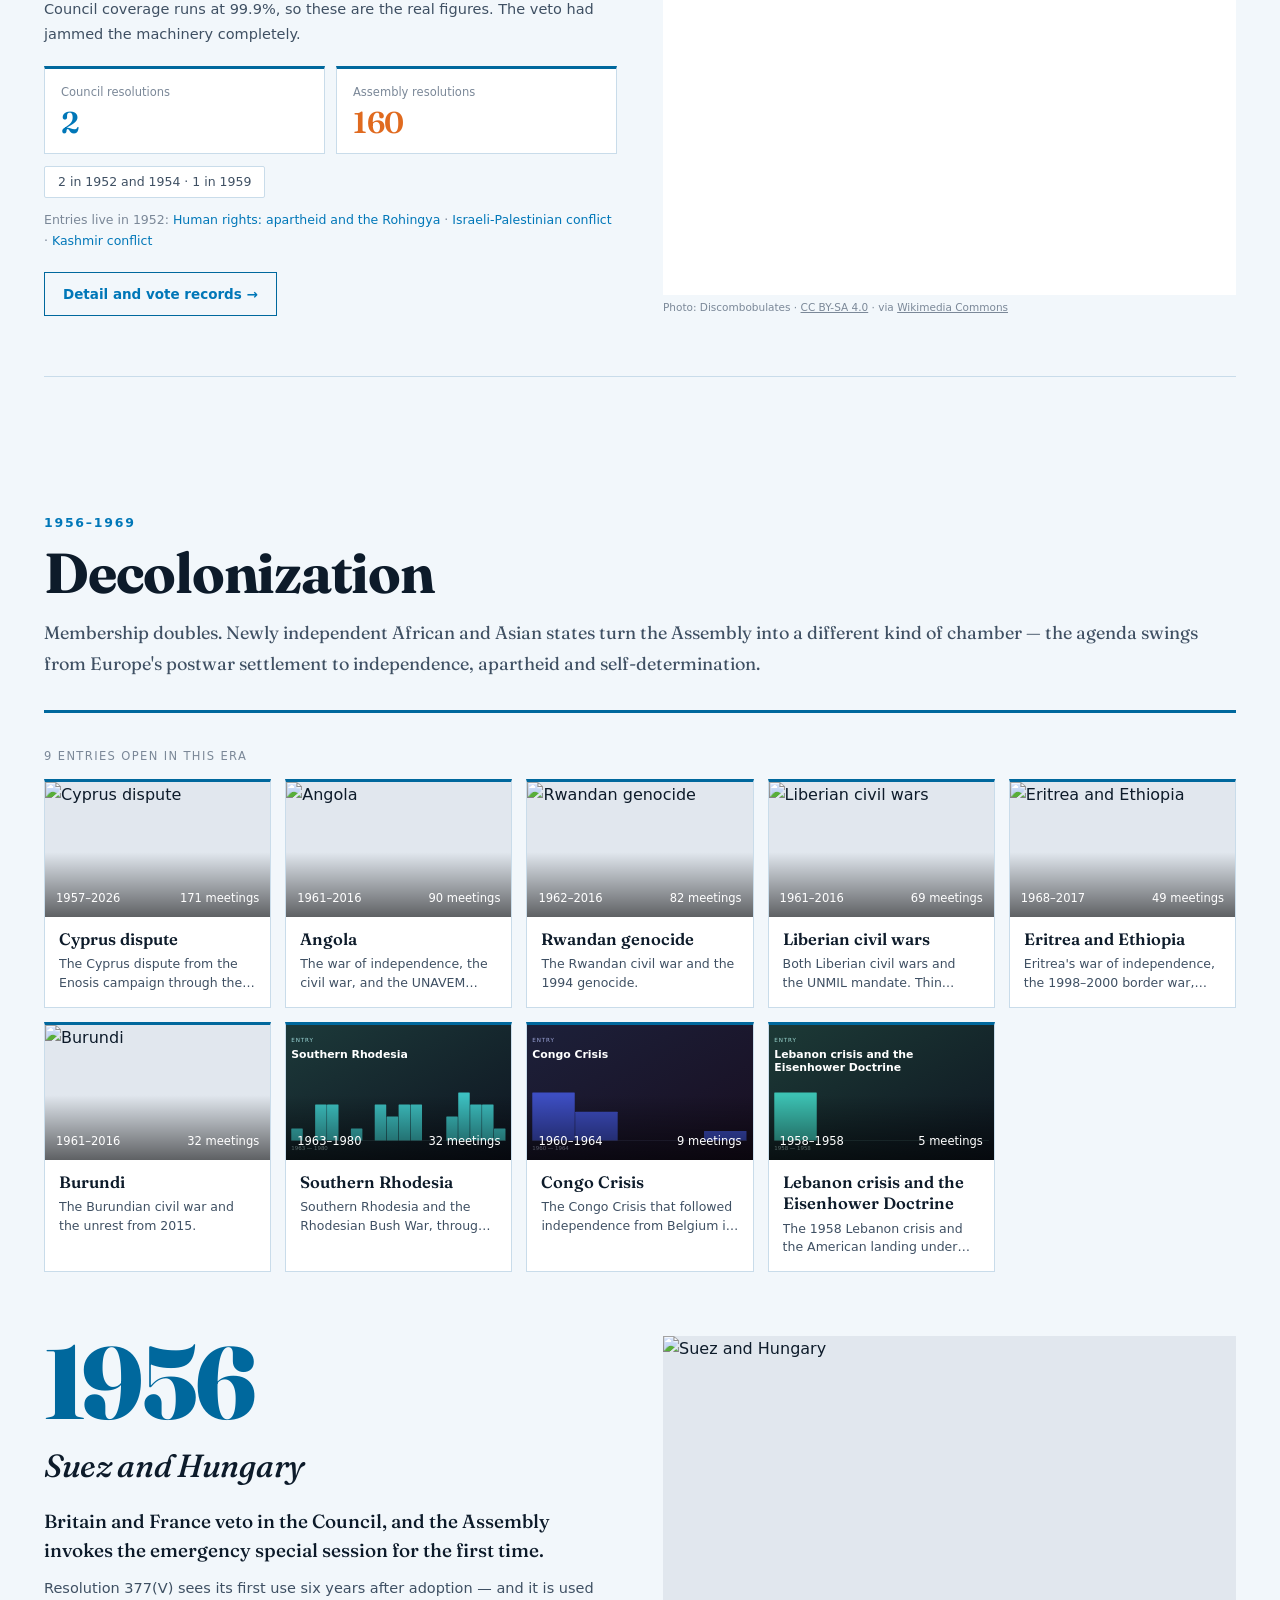
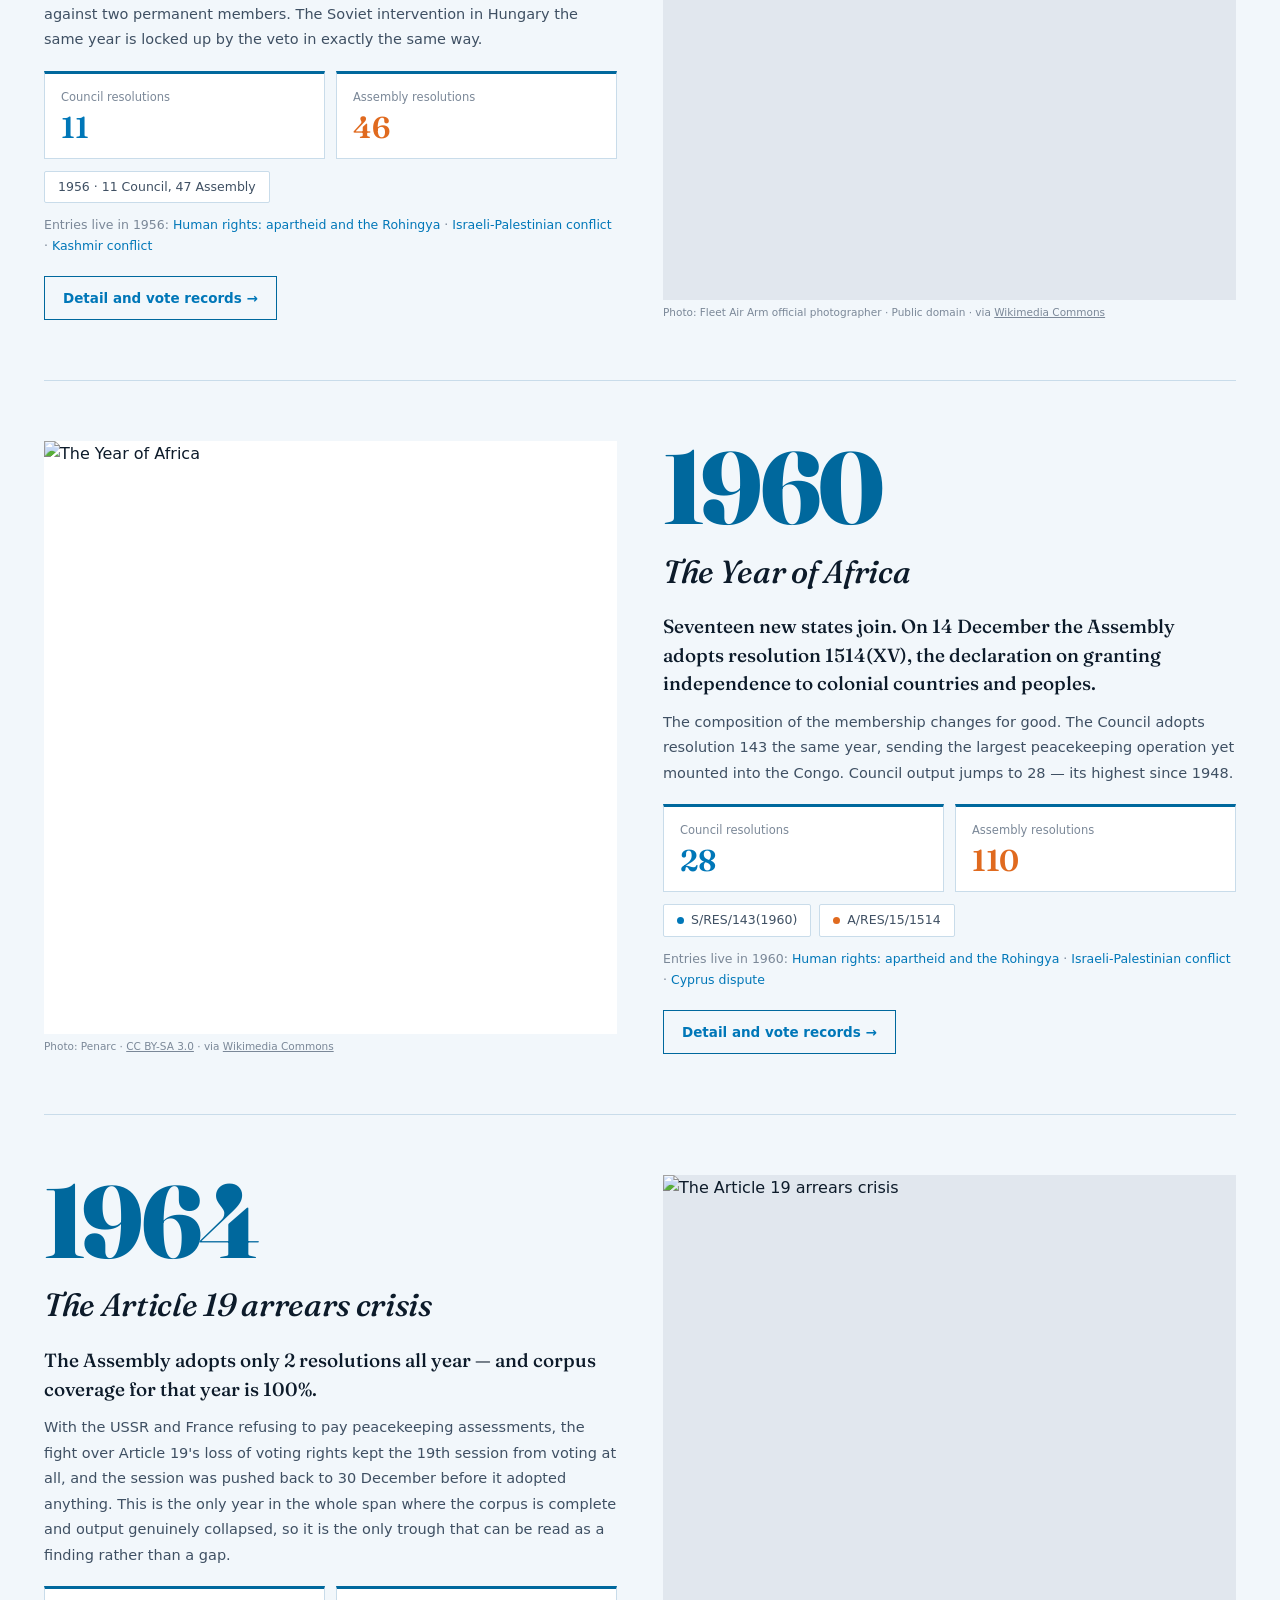
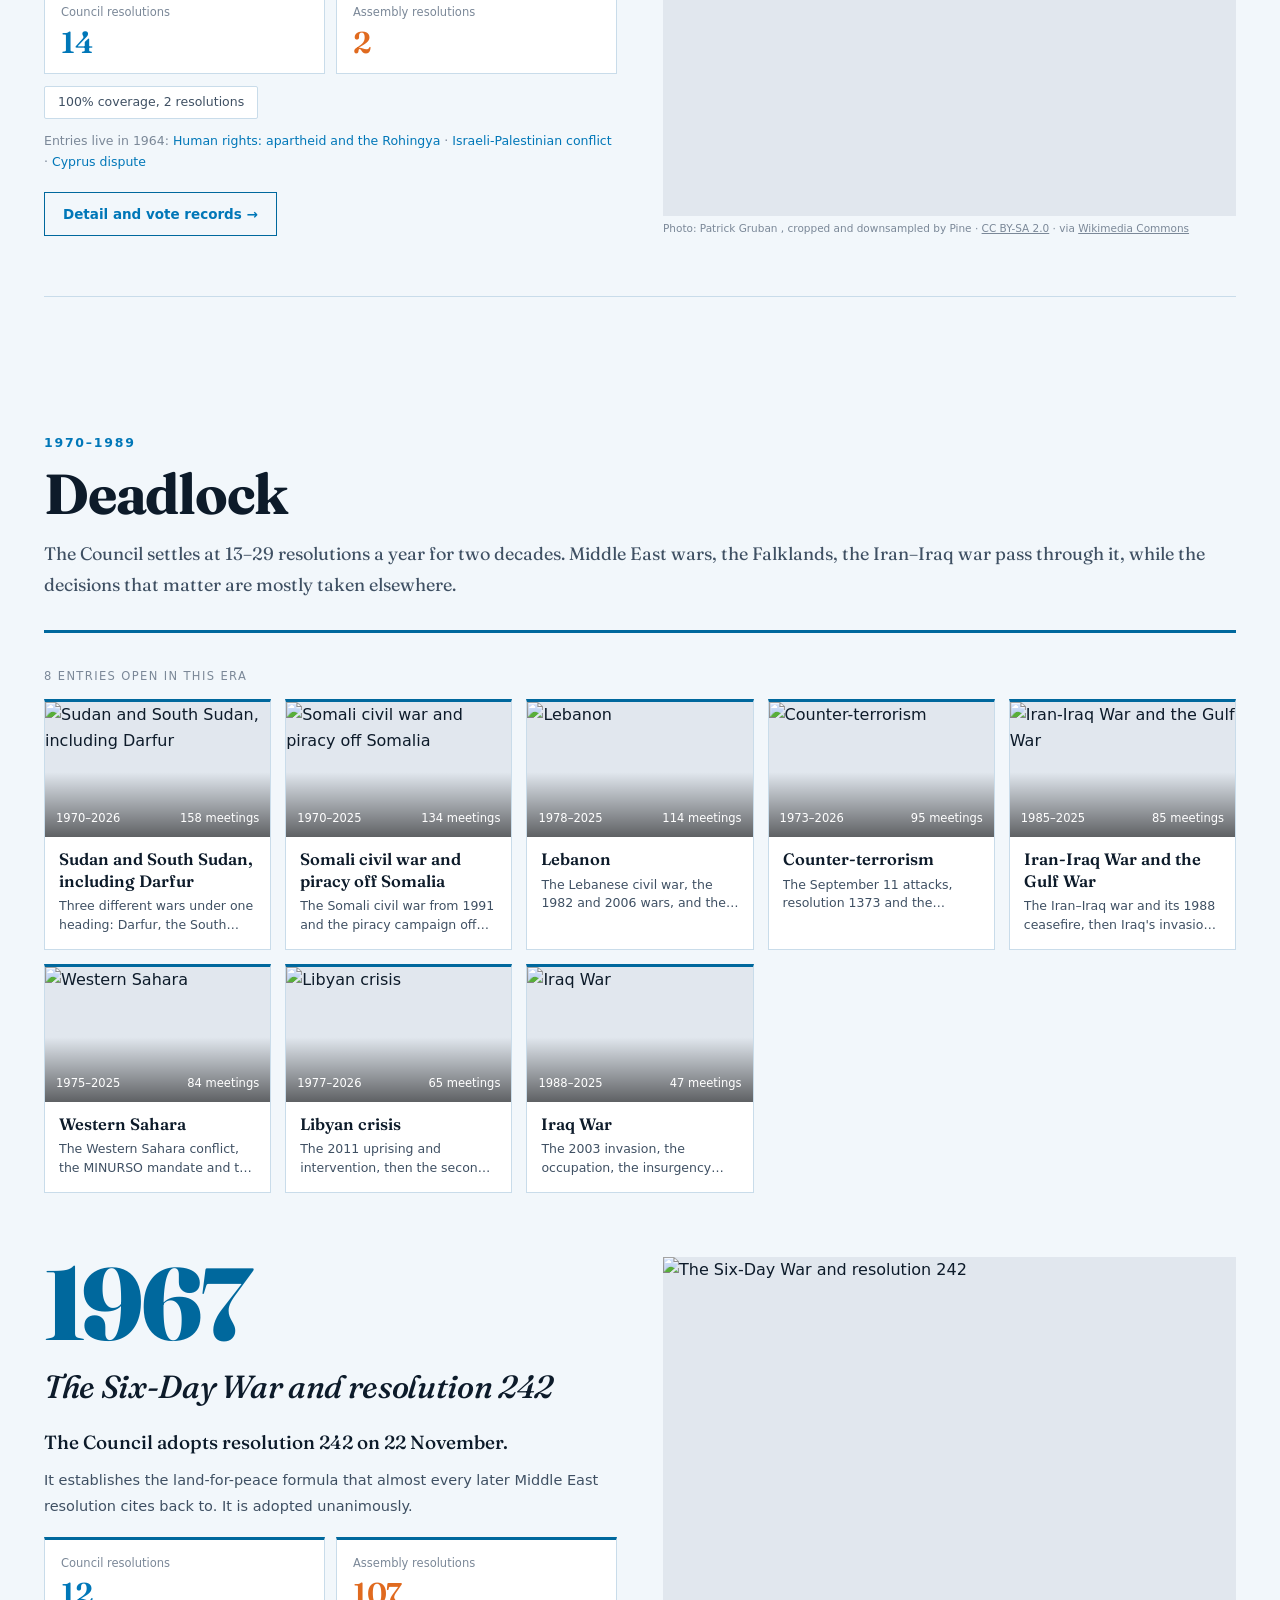
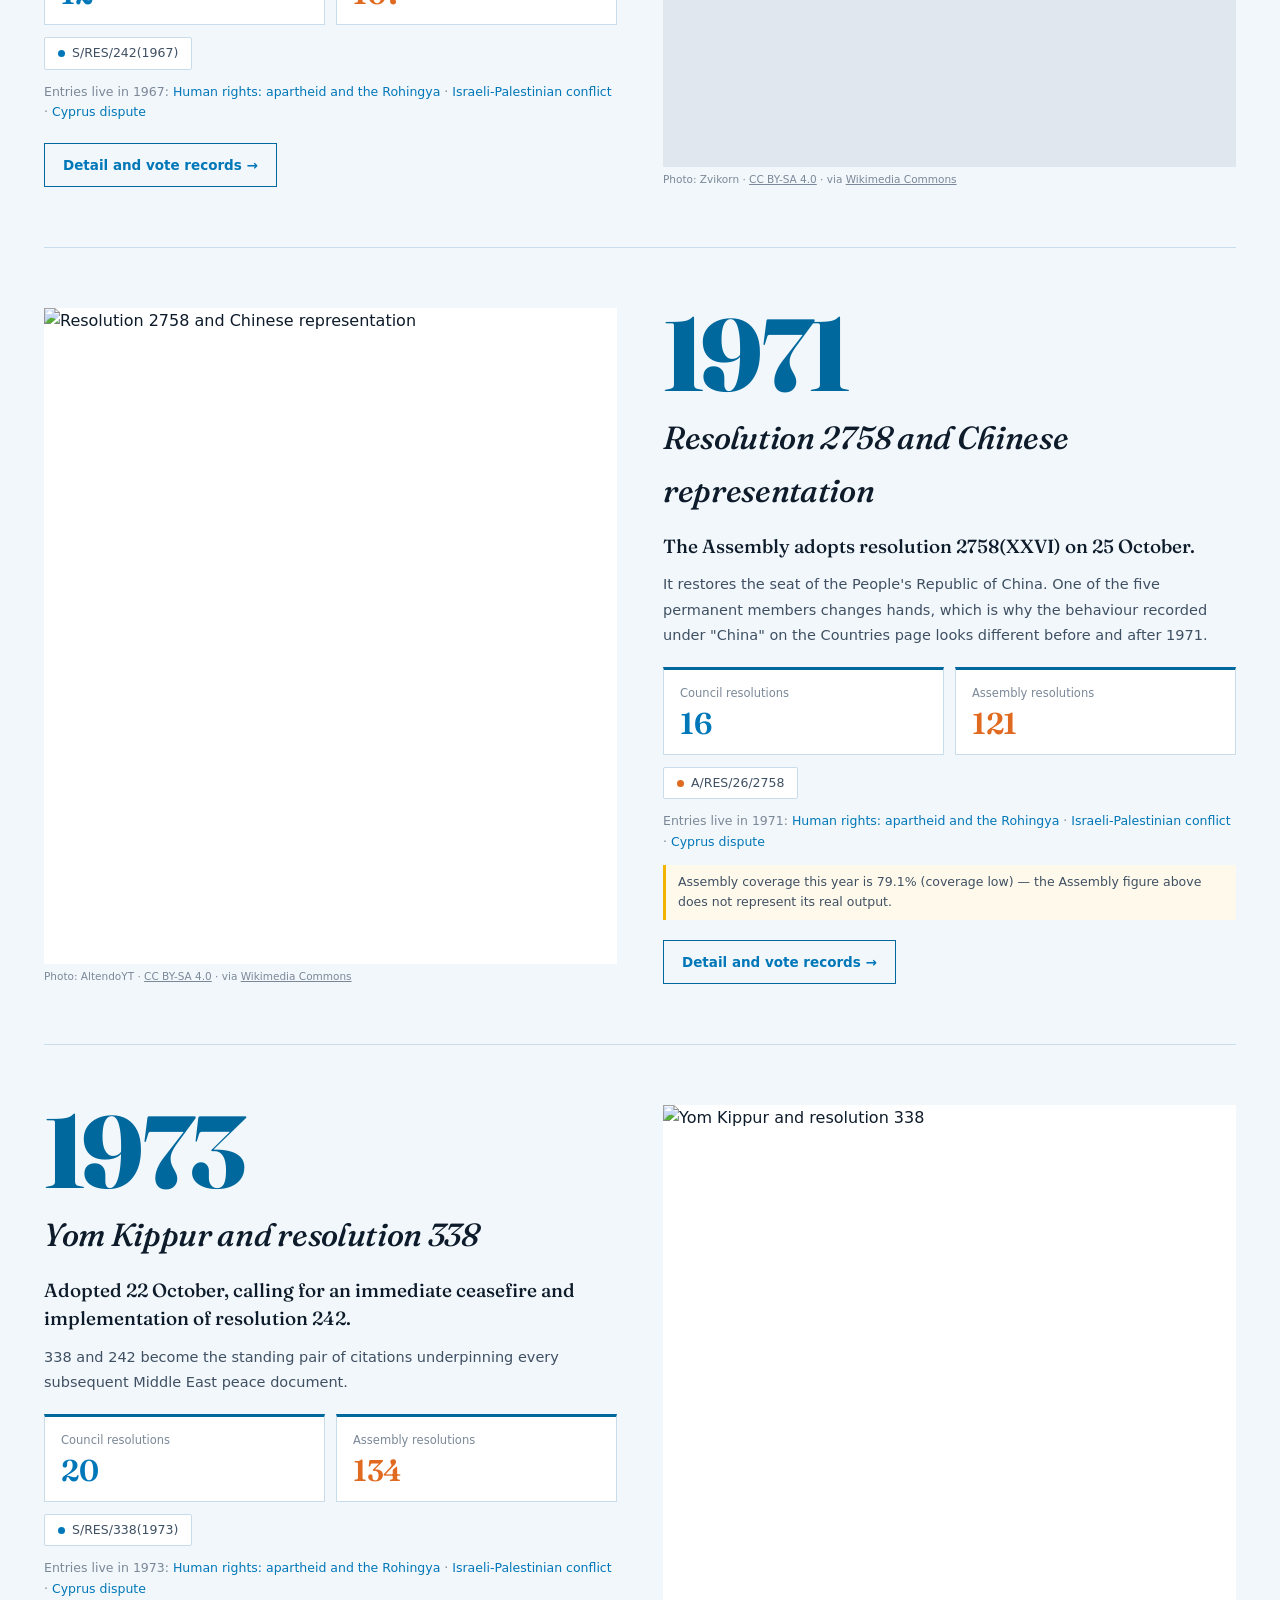
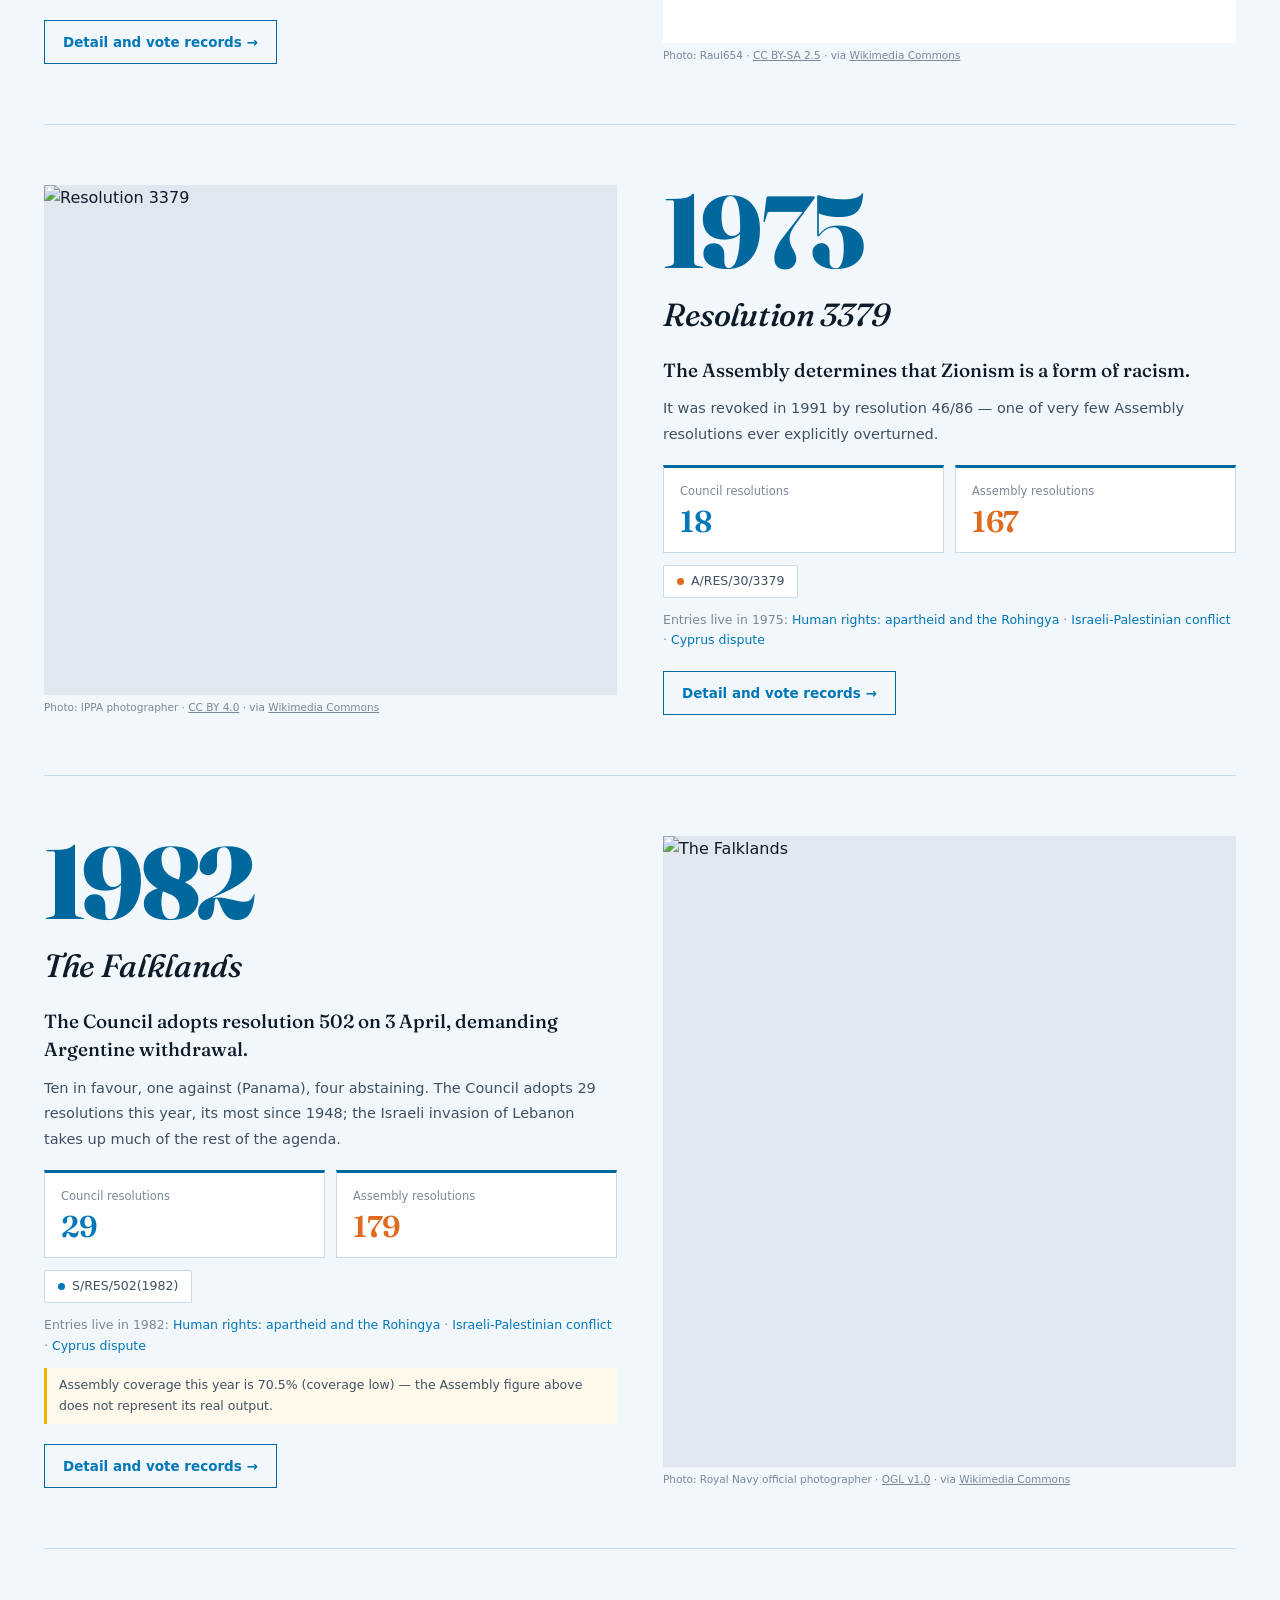
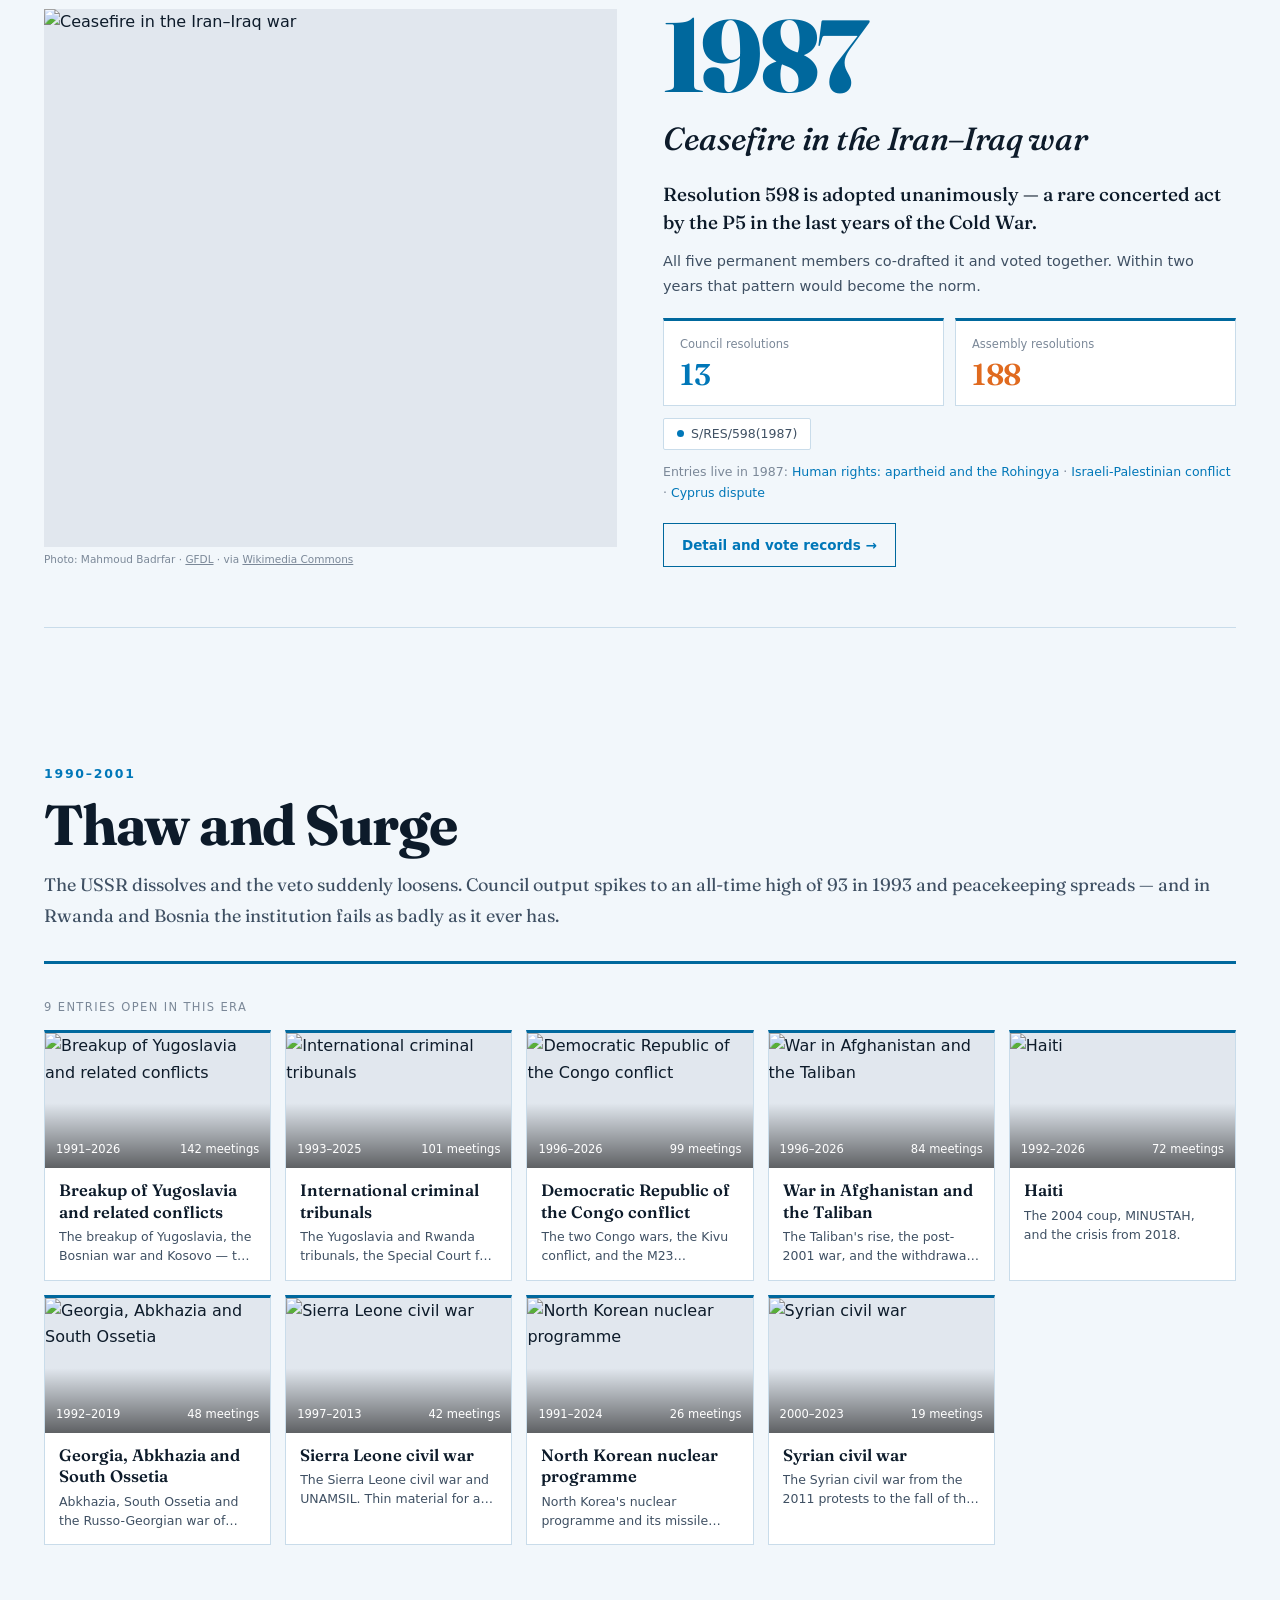
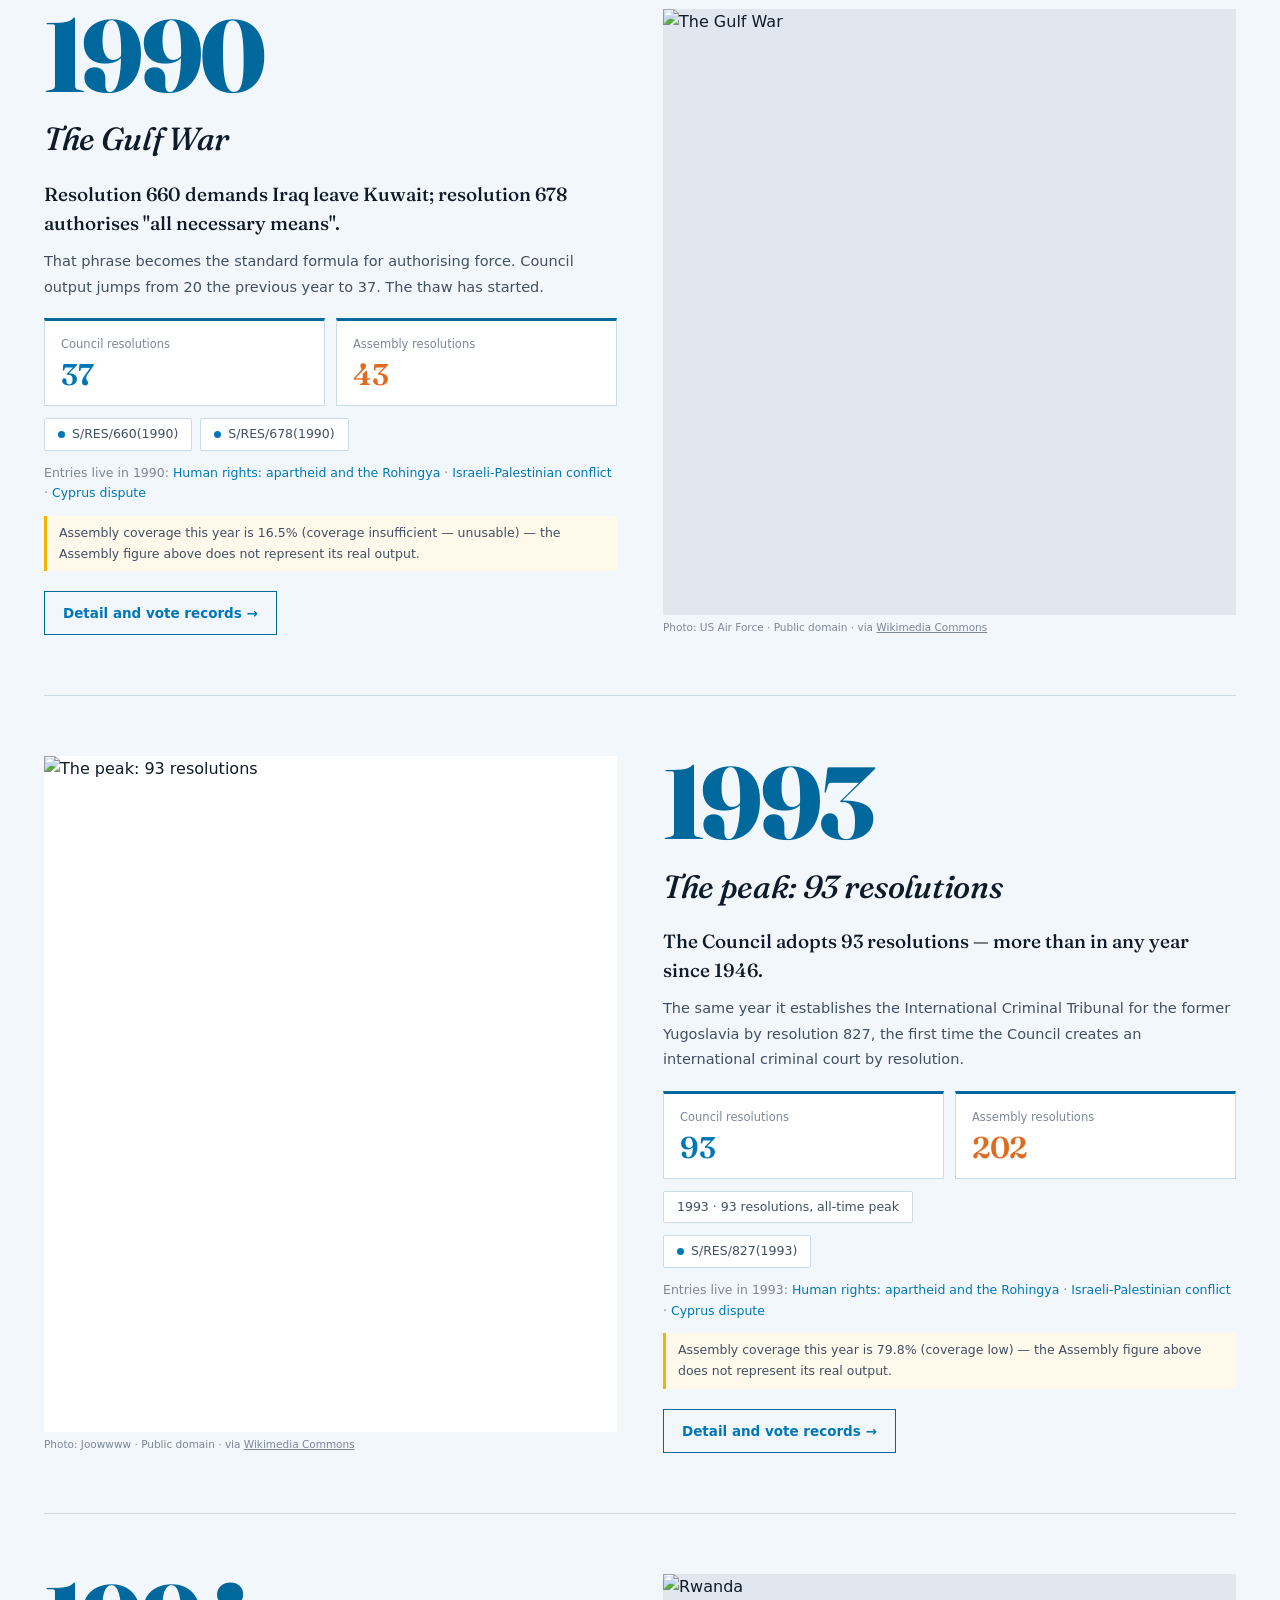
==== commit 859bdf9f: "Home: a milestone's photograph is as tall as its text, the year's figures under the text Co-Authored" ====
--- a/index.html
+++ b/index.html
@@ -252,7 +252,7 @@
 /* ---- milestone nodes ----------------------------------------------------- */
 .nodes { max-width: calc(var(--maxw) - 48px); margin: 0 auto; }
 article.node {
-  display: grid; grid-template-columns: 1fr 1fr; gap: 46px;
+  display: grid; grid-template-columns: 1fr 1fr; gap: 46px; align-items: stretch;
   padding: 60px 0; border-bottom: 1px solid var(--rule-soft);
   scroll-margin-top: 90px;
 }
@@ -276,9 +276,16 @@
 html[lang="zh-CN"] .node h3 { font-style: normal; font-weight: 600; }
 .node .lede { font-family: var(--serif); font-size: 19px; color: var(--text-primary); margin: 0 0 12px; line-height: 1.5; font-weight: 500; }
 
-/* A milestone's photograph, at full colour, with its credit under it. */
-.node .shotn { margin: 0; }
-.node .shotn .frame { aspect-ratio: 16 / 10; overflow: hidden; background: var(--grid); }
+/* A milestone's photograph, at full colour, with its credit under it. On a
+   wide screen it takes whatever height the text column leaves (flex-basis 0,
+   so the picture never makes the row taller than the text), cropped to fill;
+   on a phone it keeps a fixed shape. */
+.node .shotn { margin: 0; display: flex; flex-direction: column; flex: 1 1 0; min-height: 260px; }
+.node .shotn .frame { flex: 1 1 0; min-height: 0; overflow: hidden; background: var(--grid); }
+@media (max-width: 900px) {
+  .node .shotn { flex: none; min-height: 0; }
+  .node .shotn .frame { flex: none; aspect-ratio: 16 / 10; }
+}
 .node .shotn img, .node .shotn svg { width: 100%; height: 100%; object-fit: cover; display: block; }
 .node .shotn .credit { padding: 5px 0 0; }
 /* Maps and emblems are .png/.svg: show them whole rather than cropped. */
@@ -286,6 +293,8 @@
 .node .bodytext { font-size: 14.5px; color: var(--text-secondary); line-height: 1.76; margin: 0 0 18px; }
 
 .node .side { display: flex; flex-direction: column; gap: 13px; justify-content: center; }
+.node .side:has(.shotn) { justify-content: flex-start; }
+.node .extras { display: flex; flex-direction: column; gap: 12px; margin: 4px 0 20px; }
 .statgrid { display: grid; grid-template-columns: 1fr 1fr; gap: 11px; }
 .statbox {
   background: var(--surface-1);
@@ -677,17 +686,11 @@
     const st = e.year_stats;
     const covCls = st.ga_band === 'RELIABLE' ? '' : 'flag';
     const live = entriesAtYear(e.year).slice(0, 3);
-    return `
-    <article class="node" id="y${e.year}" data-year="${e.year}" data-era="${era.id}" data-ei="${ei}">
-      <div class="txt">
-        <div class="year">${e.year}</div>
-        <h3>${esc(e.title)}</h3>
-        <p class="lede">${esc(e.lede)}</p>
-        <p class="bodytext">${esc(e.body)}</p>
-        <button class="more" data-y="${e.year}">${L('Detail and vote records →', '详情与表决记录 →')}</button>
-      </div>
-      <div class="side">
-        ${(window.TOPIC_IMAGES || {})[`event:${e.year}`] ? `<figure class="shotn"><div class="frame">${pictureFor(`event:${e.year}`, { title: e.title })}</div>${creditFor(`event:${e.year}`)}</figure>` : ''}
+    const pk = `event:${e.year}`;
+    const hasPic = !!(window.TOPIC_IMAGES || {})[pk];
+    /* With a photograph the picture takes the whole side column and the year's
+       figures move under the text; without one they keep the side column. */
+    const extras = `
         <div class="statgrid">
           <div class="statbox sc"><div class="k">${L('Council resolutions', '安理会决议')}</div>
             <div class="v">${st.sc_adopted ?? '—'}</div></div>
@@ -703,7 +706,19 @@
           ${st.ga_coverage != null ? st.ga_coverage.toFixed(1) + '%' : '—'}
           (${BAND_LABEL[st.ga_band] || st.ga_band}) — the Assembly figure above does not represent
           its real output.`, `当年大会覆盖率为 ${st.ga_coverage != null ? st.ga_coverage.toFixed(1) + '%' : '—'}
-          （${BAND_LABEL[st.ga_band] || st.ga_band}）——上方的大会数字不代表其实际产出。`)}</div>` : ''}
+          （${BAND_LABEL[st.ga_band] || st.ga_band}）——上方的大会数字不代表其实际产出。`)}</div>` : ''}`;
+    return `
+    <article class="node${hasPic ? ' haspic' : ''}" id="y${e.year}" data-year="${e.year}" data-era="${era.id}" data-ei="${ei}">
+      <div class="txt">
+        <div class="year">${e.year}</div>
+        <h3>${esc(e.title)}</h3>
+        <p class="lede">${esc(e.lede)}</p>
+        <p class="bodytext">${esc(e.body)}</p>
+        ${hasPic ? `<div class="extras">${extras}</div>` : ''}
+        <button class="more" data-y="${e.year}">${L('Detail and vote records →', '详情与表决记录 →')}</button>
+      </div>
+      <div class="side">
+        ${hasPic ? `<figure class="shotn"><div class="frame">${pictureFor(pk, { title: e.title })}</div>${creditFor(pk)}</figure>` : extras}
       </div>
     </article>`;
   }).join('');
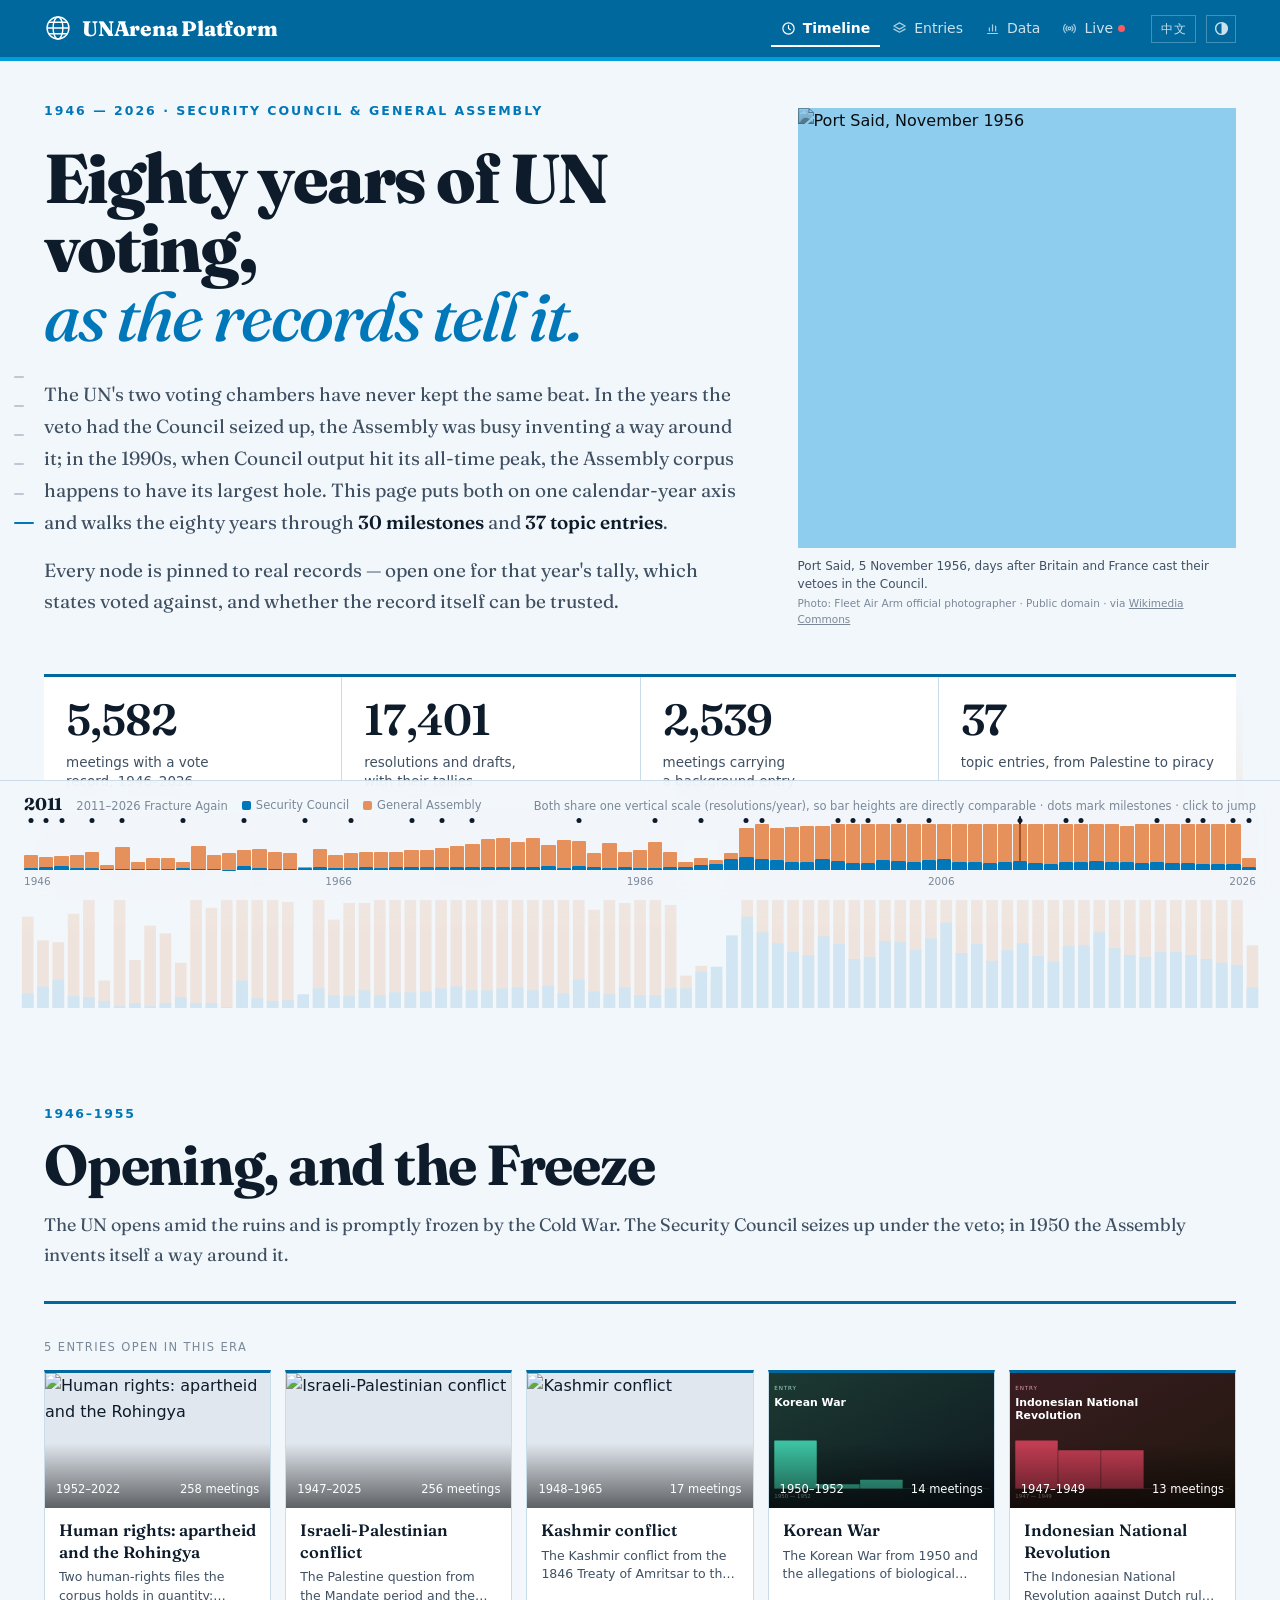
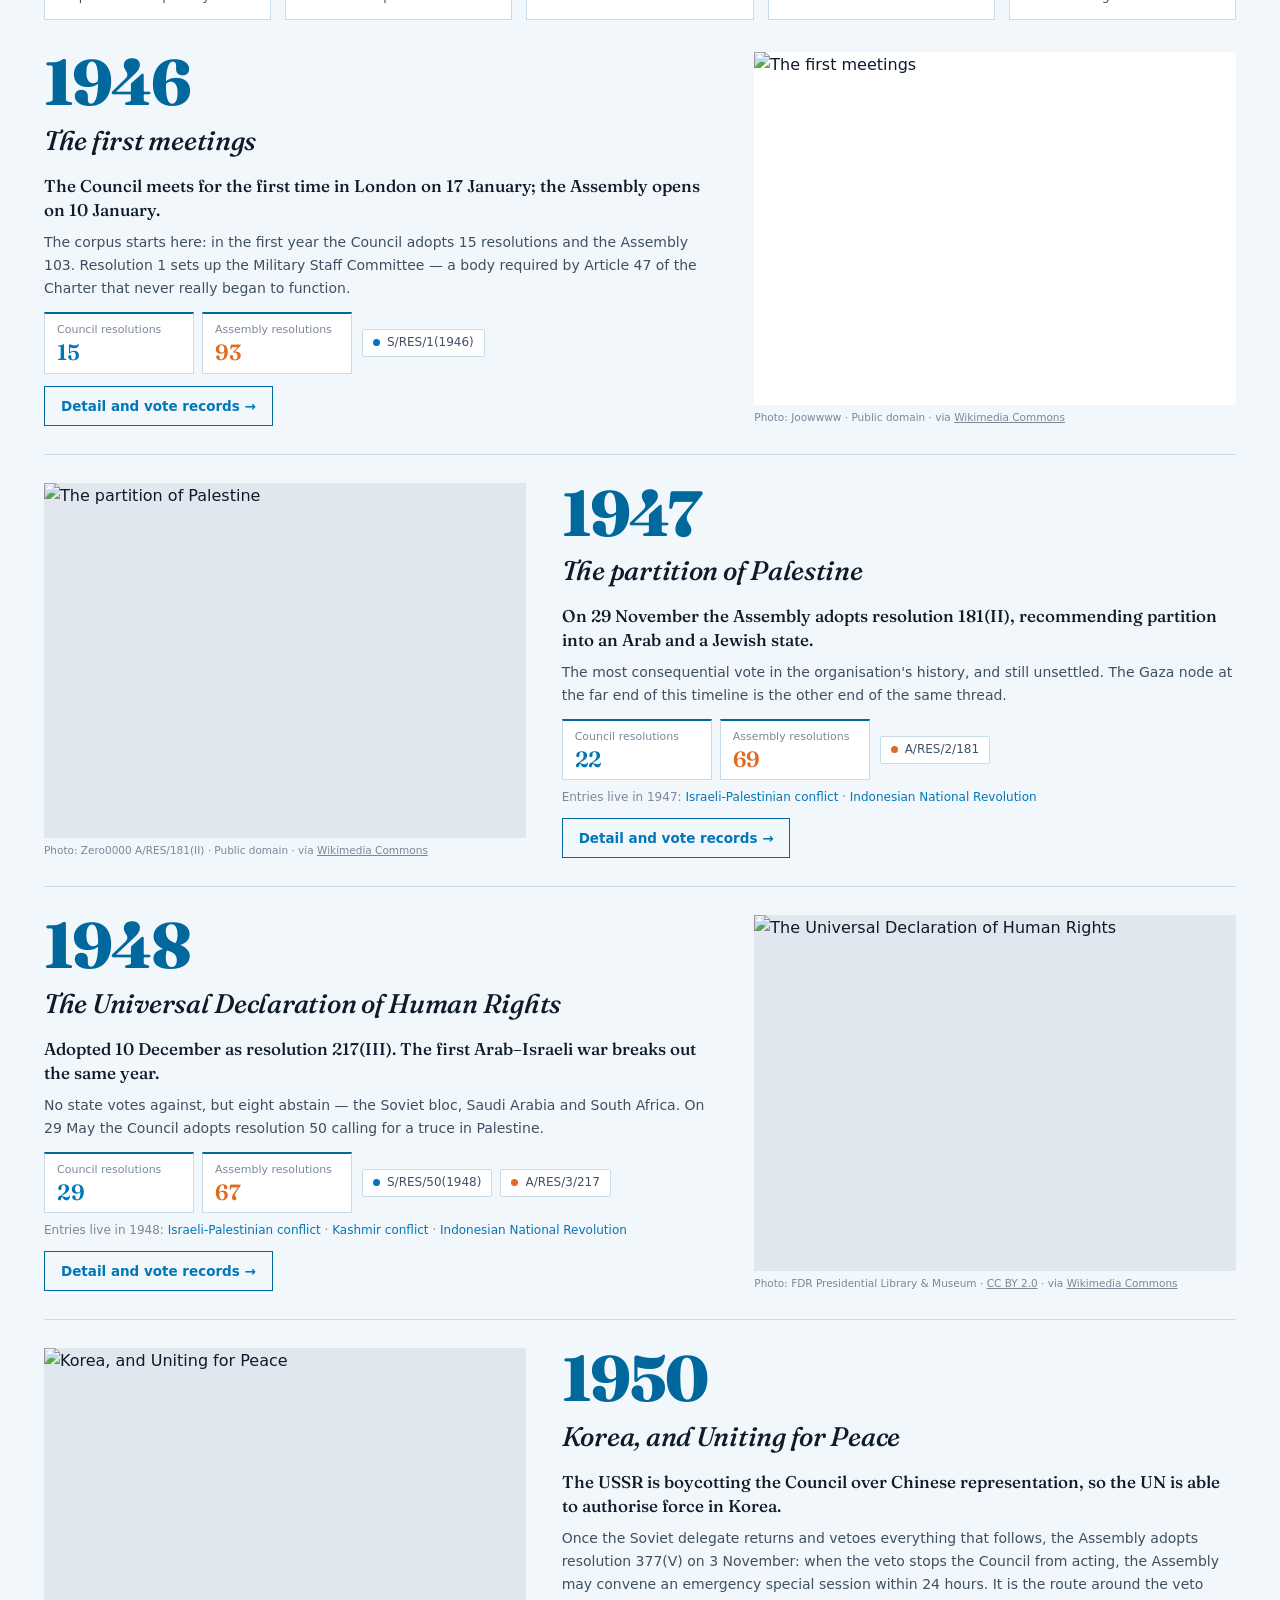
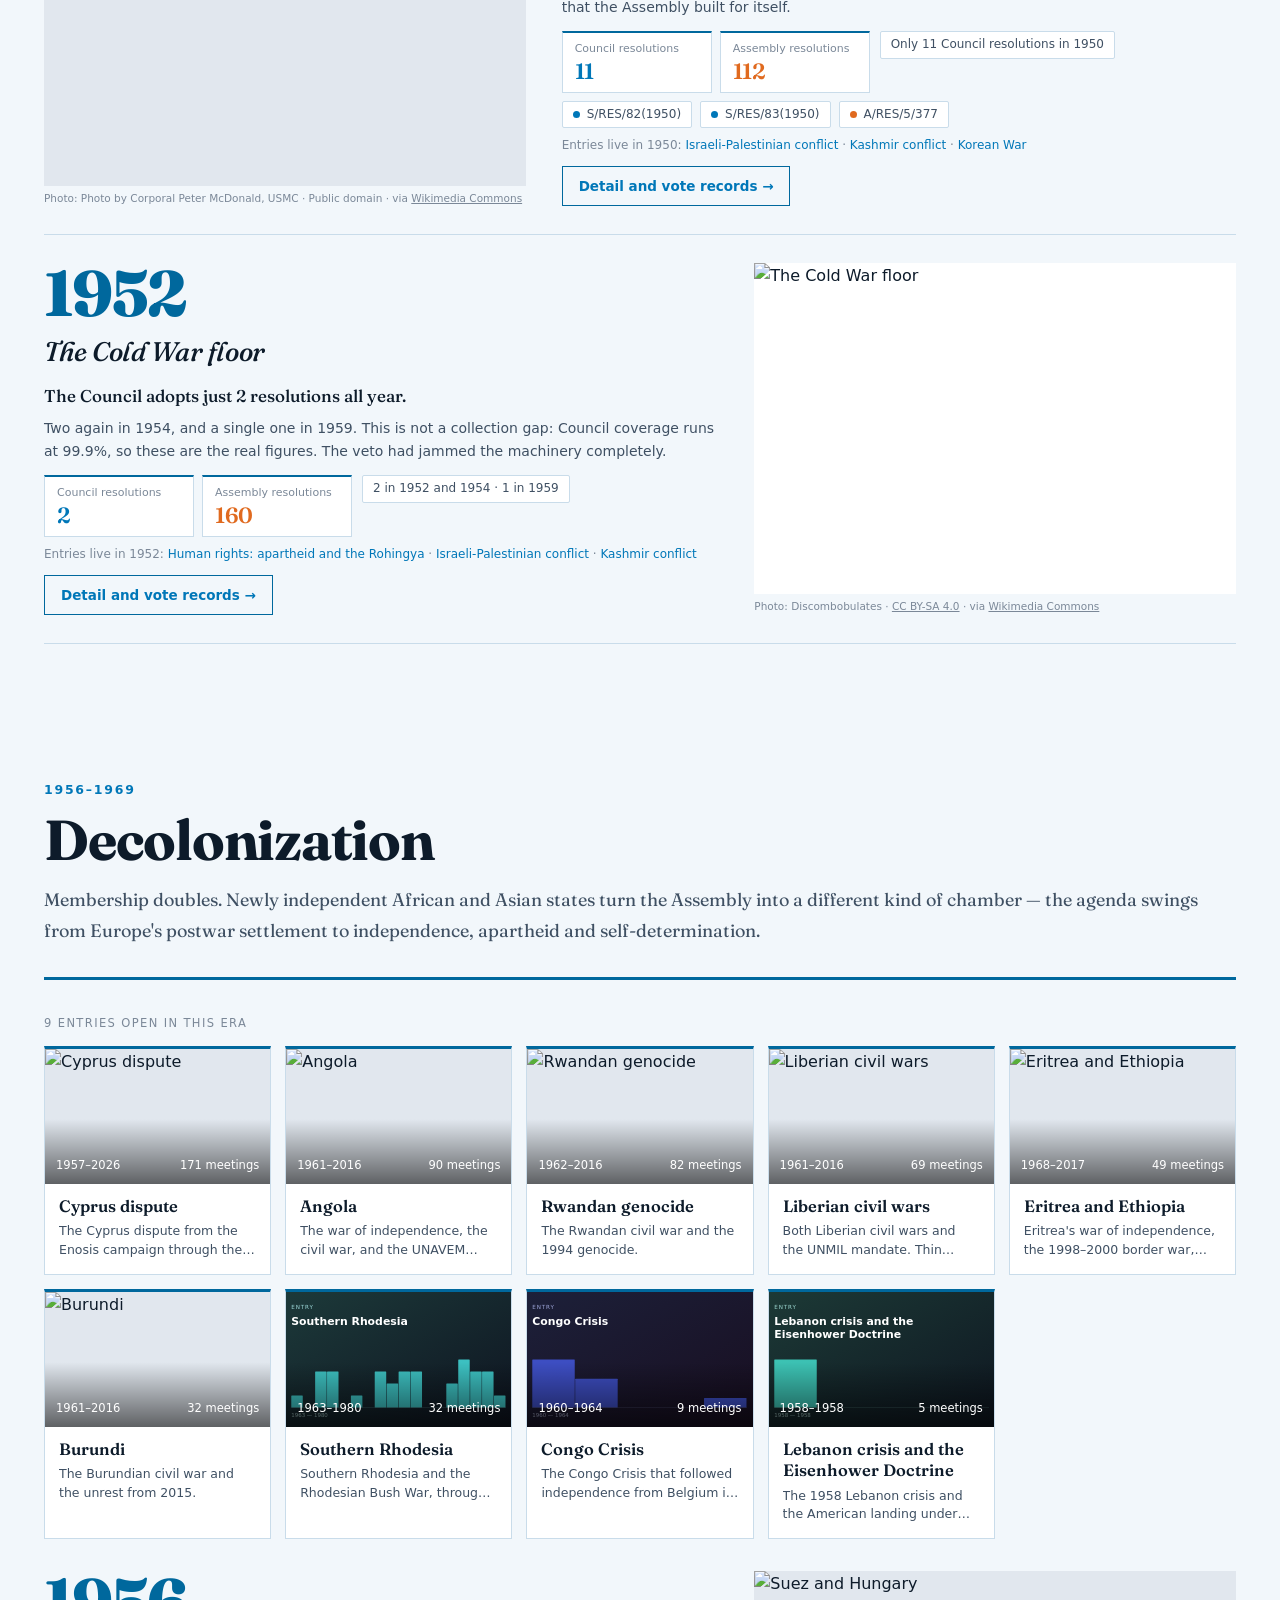
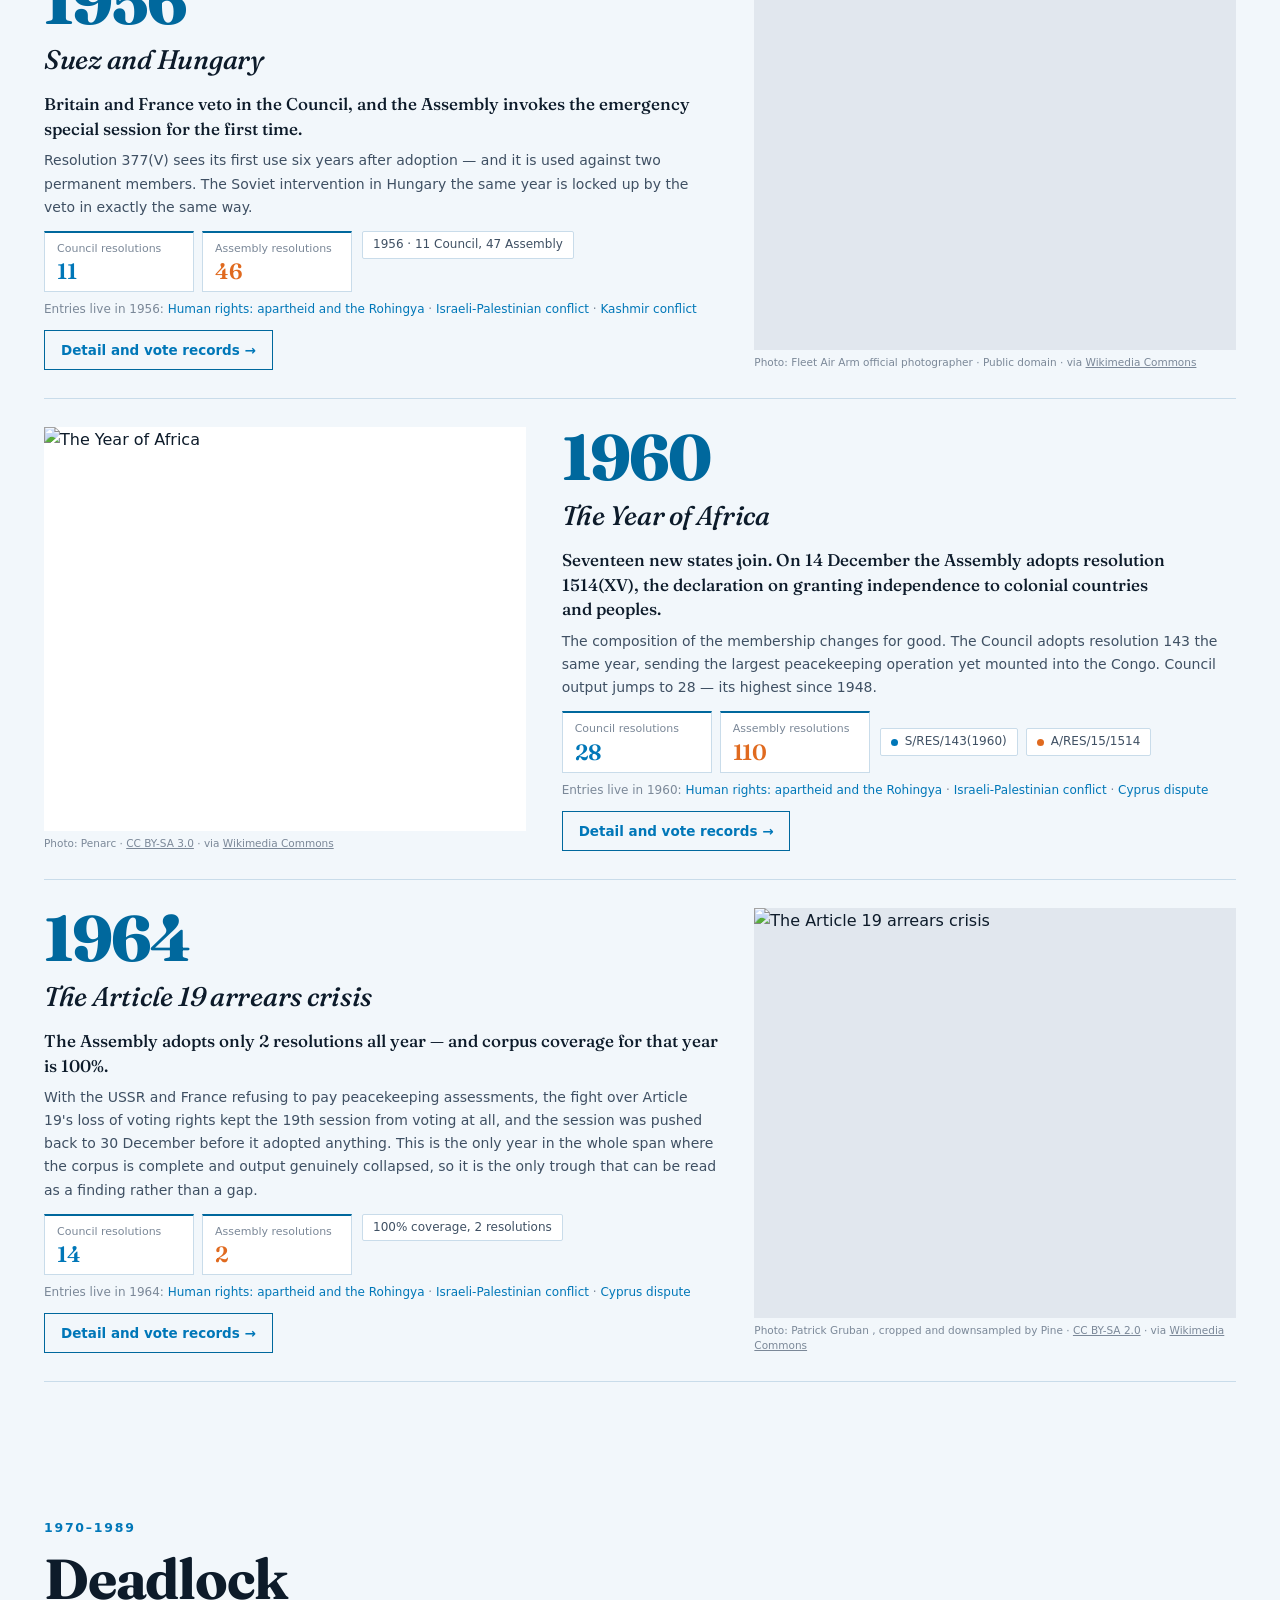
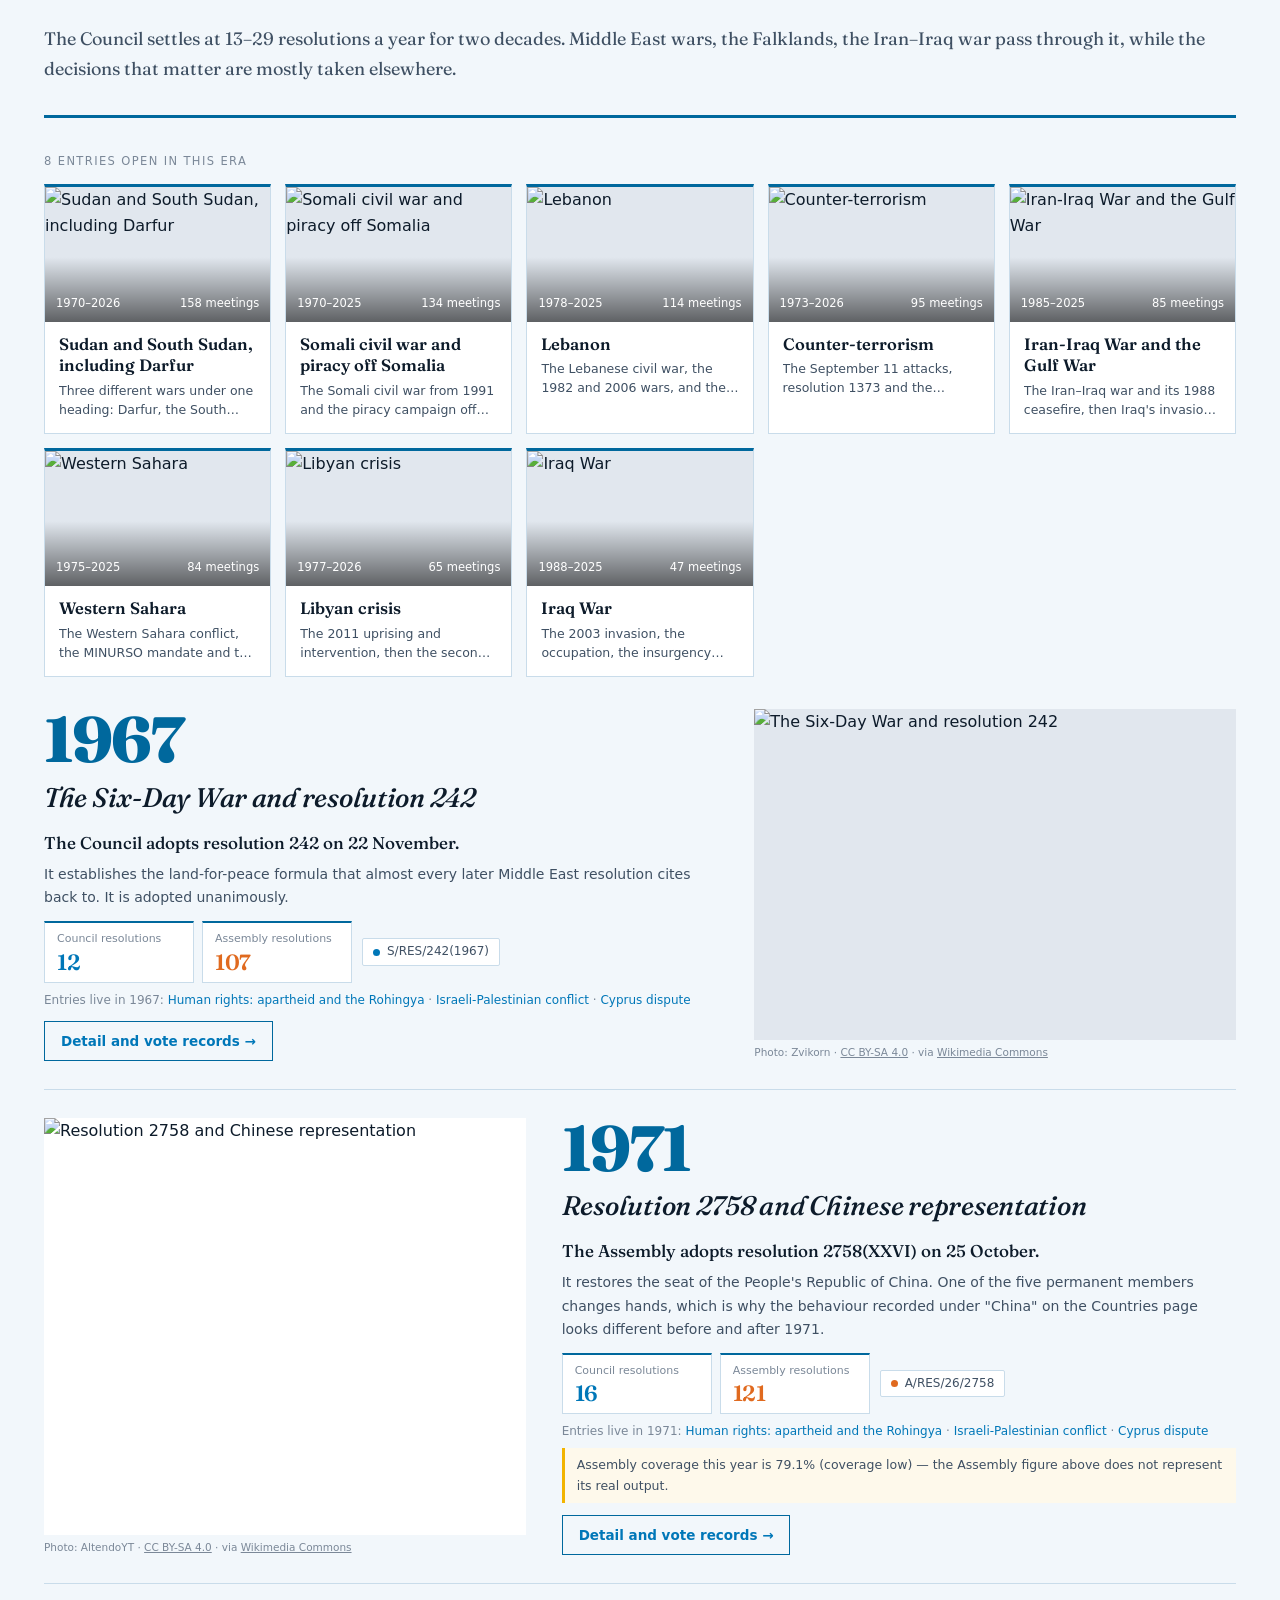
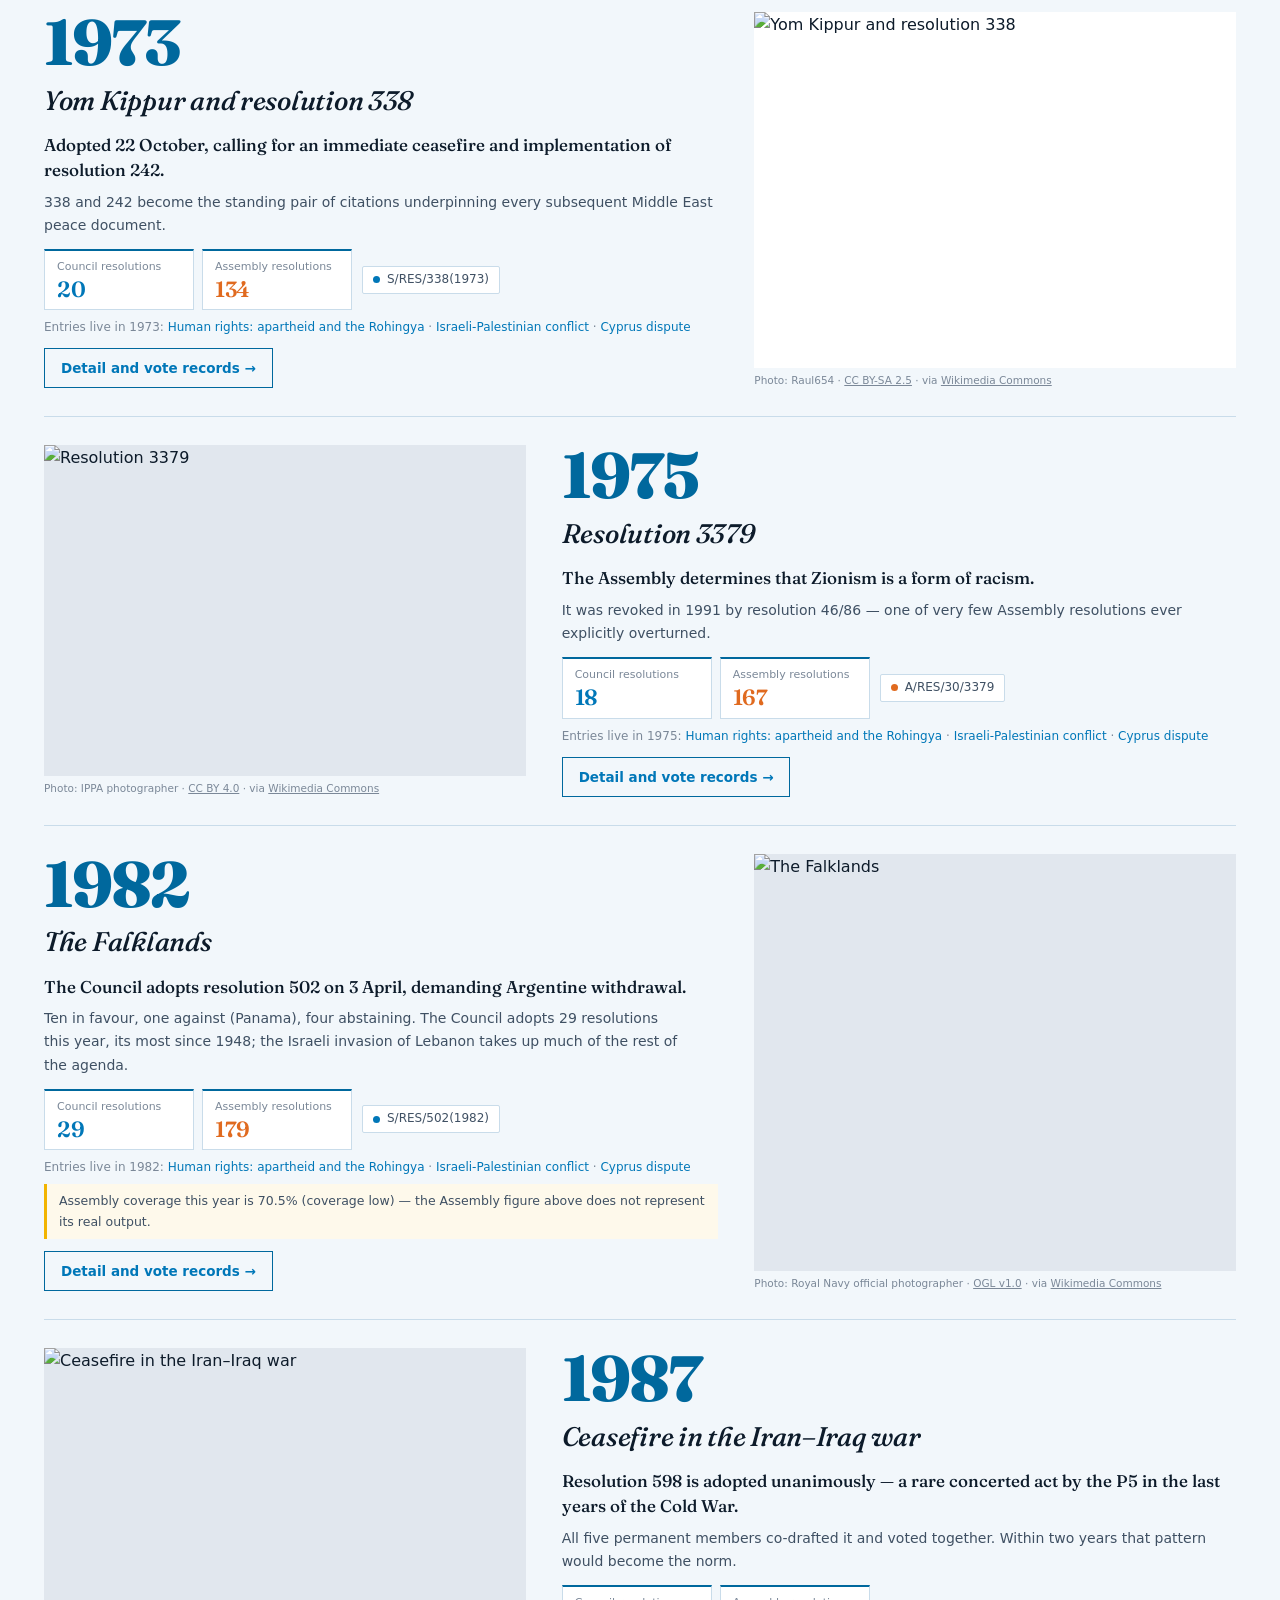
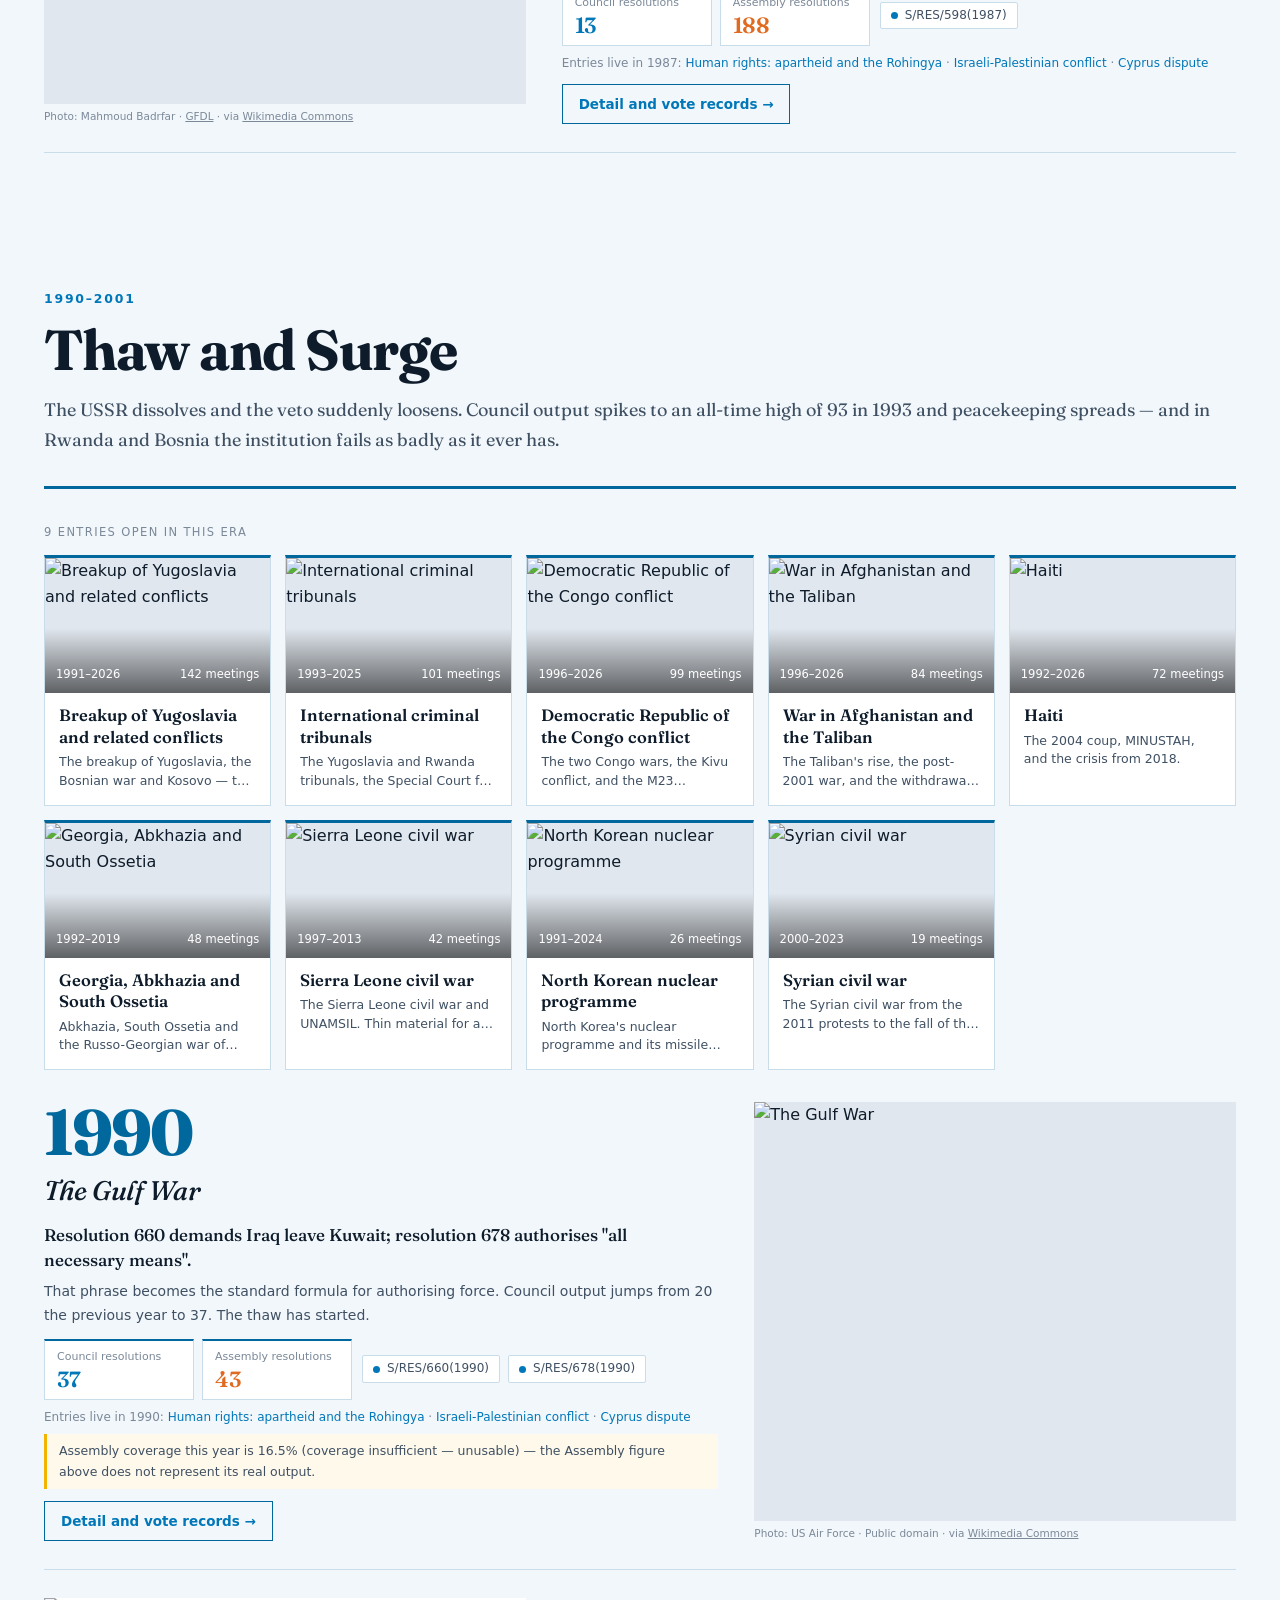
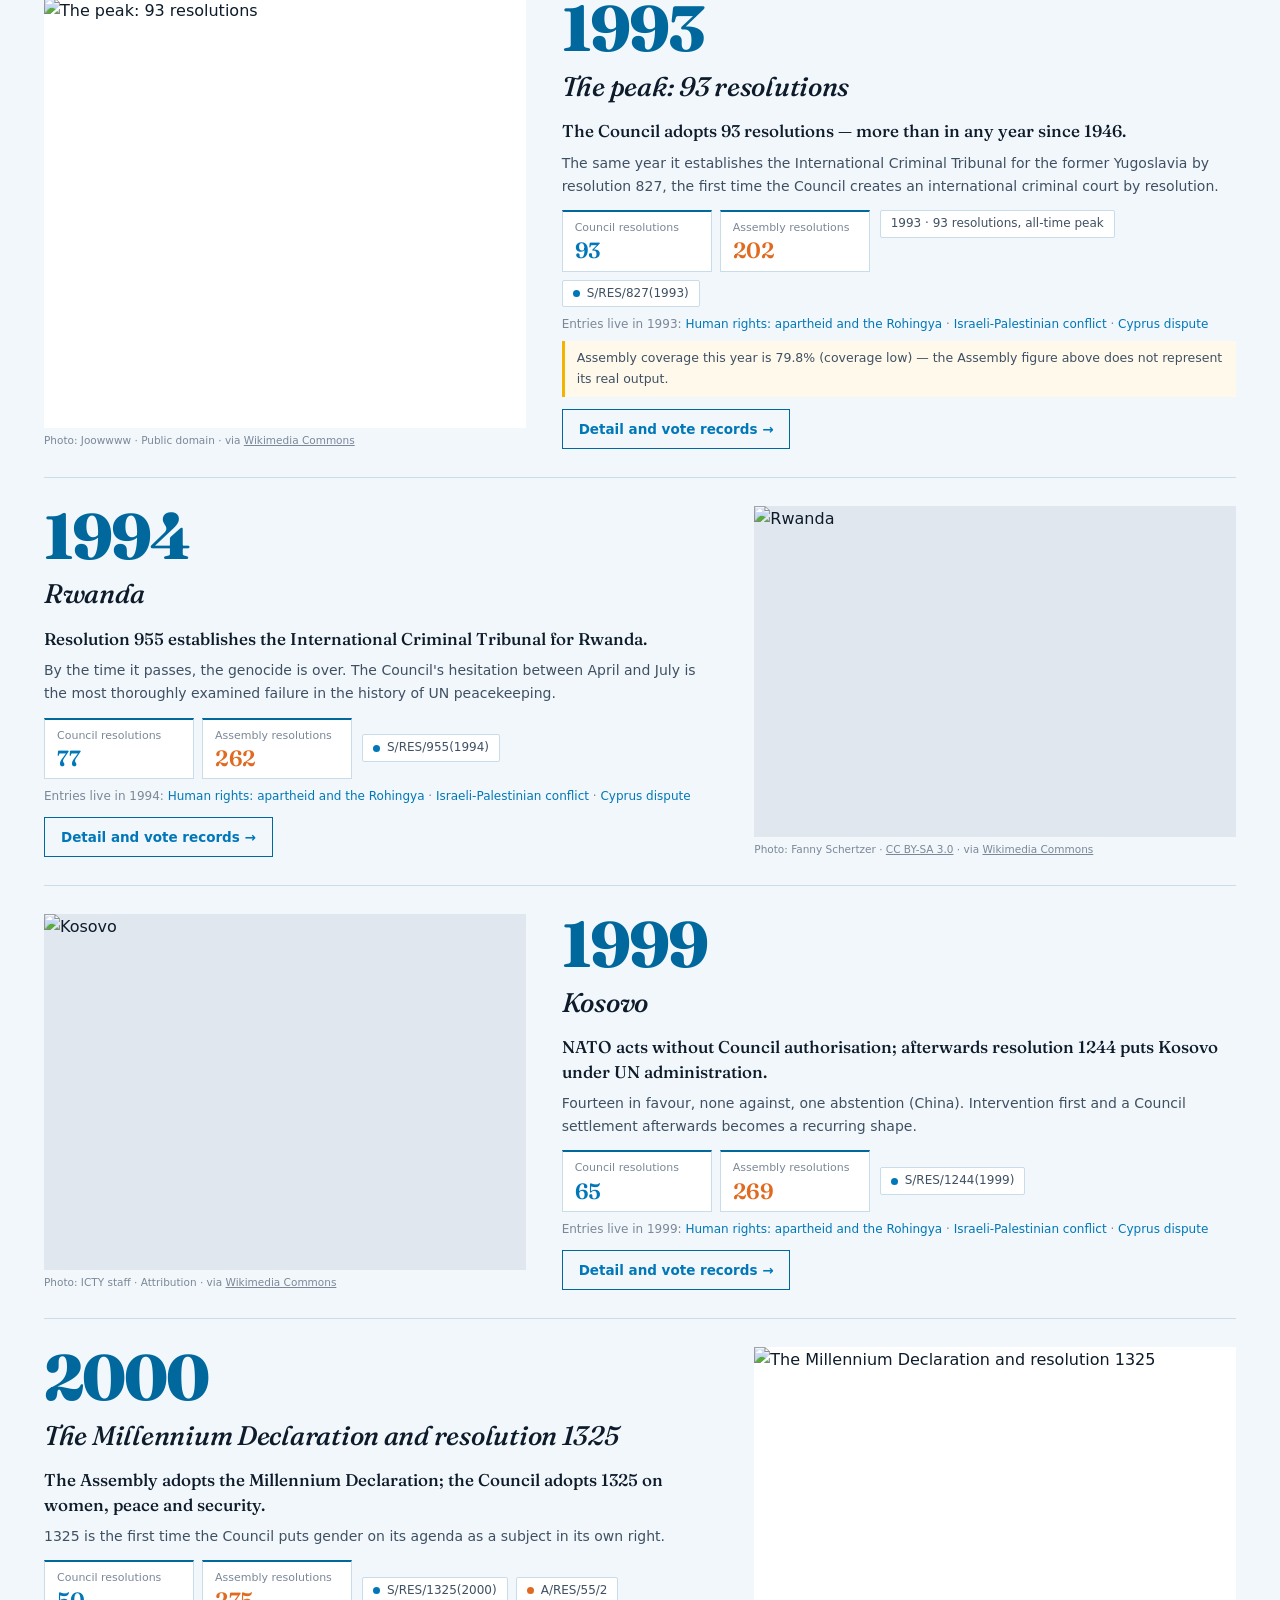
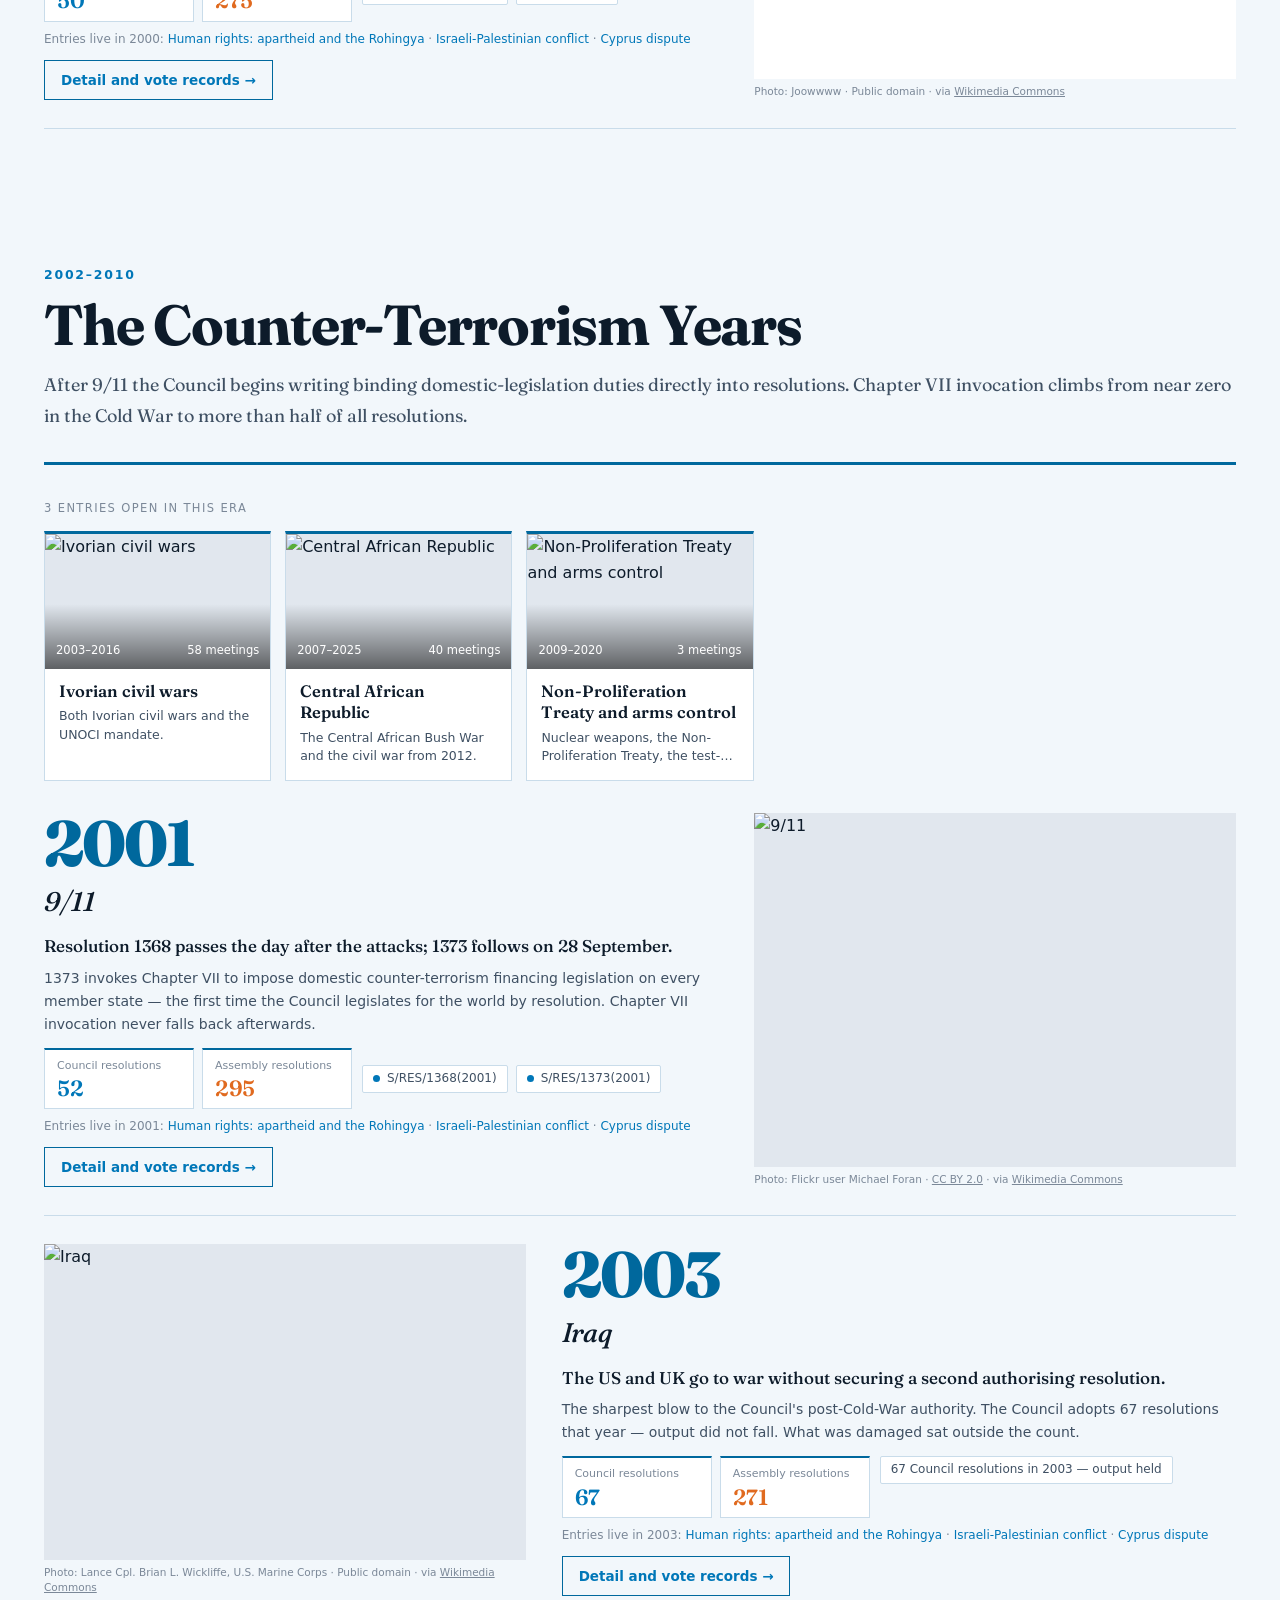
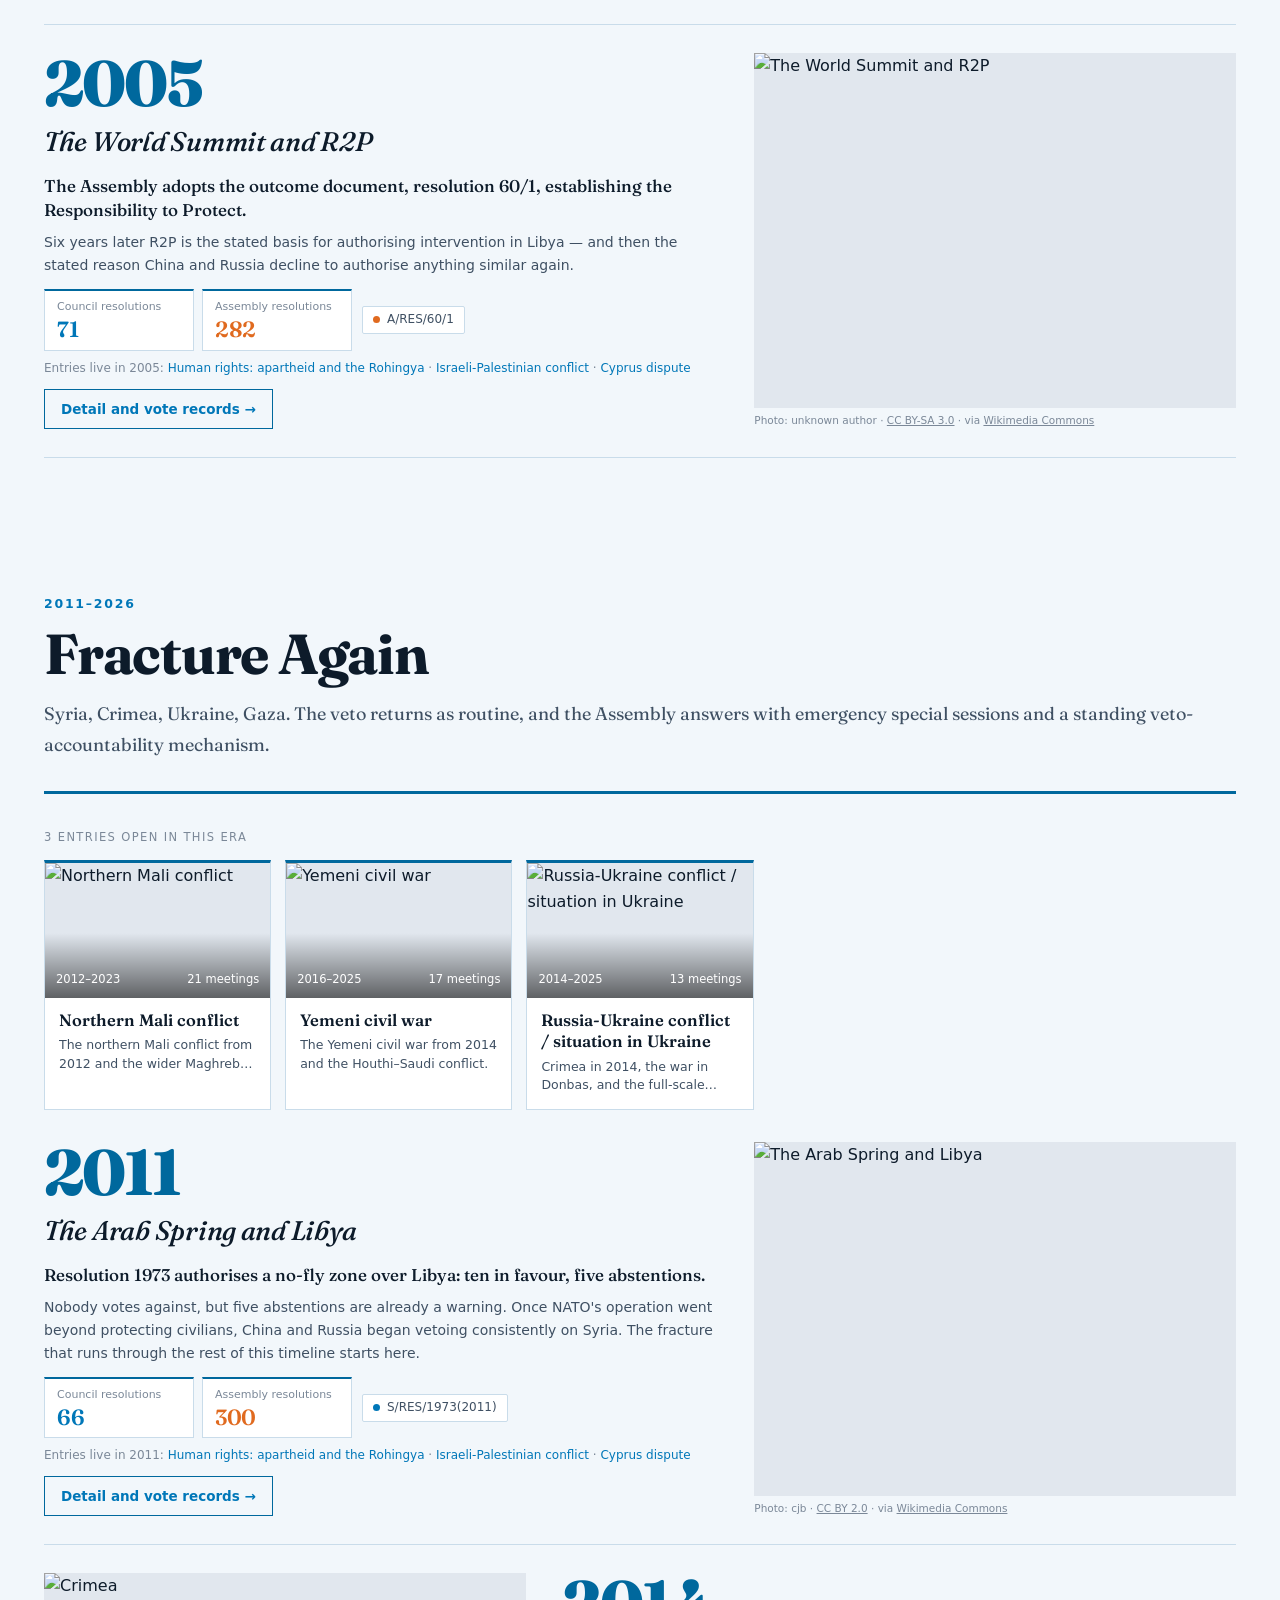
==== commit fc9e1f47: "Home: milestones compressed to fit a screen — smaller year and title, wider text column, the year's " ====
--- a/index.html
+++ b/index.html
@@ -252,8 +252,8 @@
 /* ---- milestone nodes ----------------------------------------------------- */
 .nodes { max-width: calc(var(--maxw) - 48px); margin: 0 auto; }
 article.node {
-  display: grid; grid-template-columns: 1fr 1fr; gap: 46px; align-items: stretch;
-  padding: 60px 0; border-bottom: 1px solid var(--rule-soft);
+  display: grid; grid-template-columns: minmax(0, 1.4fr) minmax(0, 1fr); gap: 36px; align-items: stretch;
+  padding: 28px 0; border-bottom: 1px solid var(--rule-soft);
   scroll-margin-top: 90px;
 }
 /* The reveal is opt-in: only hide nodes once we know JS is running to bring
@@ -265,36 +265,46 @@
 }
 html.js article.node.in .txt, html.js article.node.in .side { opacity: 1; transform: none; }
 html.js article.node.in .side { transition-delay: .12s; }
+article.node:nth-of-type(even) { grid-template-columns: minmax(0, 1fr) minmax(0, 1.4fr); }
 article.node:nth-of-type(even) .txt { order: 2; }
 article.node:nth-of-type(even) .side { order: 1; }
 
 .node .year {
-  font-family: var(--serif); font-size: clamp(56px, 8vw, 112px); font-weight: 800; letter-spacing: -.035em;
-  line-height: .9; margin-bottom: 12px; font-variant-numeric: lining-nums; color: var(--rule);
-}
-.node h3 { font-size: clamp(22px, 2.6vw, 32px); font-style: italic; font-weight: 500; letter-spacing: -.01em; margin: 0 0 14px; }
+  font-family: var(--serif); font-size: clamp(44px, 5vw, 70px); font-weight: 800; letter-spacing: -.03em;
+  line-height: .95; margin-bottom: 6px; font-variant-numeric: lining-nums; color: var(--rule);
+}
+.node h3 { font-size: clamp(20px, 2.1vw, 27px); font-style: italic; font-weight: 500; letter-spacing: -.01em; margin: 0 0 10px; }
 html[lang="zh-CN"] .node h3 { font-style: normal; font-weight: 600; }
-.node .lede { font-family: var(--serif); font-size: 19px; color: var(--text-primary); margin: 0 0 12px; line-height: 1.5; font-weight: 500; }
+.node .lede { font-family: var(--serif); font-size: 17px; color: var(--text-primary); margin: 0 0 8px; line-height: 1.45; font-weight: 500; }
 
 /* A milestone's photograph, at full colour, with its credit under it. On a
    wide screen it takes whatever height the text column leaves (flex-basis 0,
    so the picture never makes the row taller than the text), cropped to fill;
    on a phone it keeps a fixed shape. */
-.node .shotn { margin: 0; display: flex; flex-direction: column; flex: 1 1 0; min-height: 260px; }
+.node .shotn { margin: 0; display: flex; flex-direction: column; flex: 1 1 0; min-height: 220px; }
 .node .shotn .frame { flex: 1 1 0; min-height: 0; overflow: hidden; background: var(--grid); }
 @media (max-width: 900px) {
   .node .shotn { flex: none; min-height: 0; }
-  .node .shotn .frame { flex: none; aspect-ratio: 16 / 10; }
+  .node .shotn .frame { flex: none; aspect-ratio: 16 / 9; max-height: 230px; }
 }
 .node .shotn img, .node .shotn svg { width: 100%; height: 100%; object-fit: cover; display: block; }
 .node .shotn .credit { padding: 5px 0 0; }
 /* Maps and emblems are .png/.svg: show them whole rather than cropped. */
 .node .shotn img[src$=".png"], .node .shotn img[src$=".svg"] { object-fit: contain; background: var(--surface-1); }
-.node .bodytext { font-size: 14.5px; color: var(--text-secondary); line-height: 1.76; margin: 0 0 18px; }
+.node .bodytext { font-size: 14px; color: var(--text-secondary); line-height: 1.65; margin: 0 0 12px; }
 
 .node .side { display: flex; flex-direction: column; gap: 13px; justify-content: center; }
 .node .side:has(.shotn) { justify-content: flex-start; }
-.node .extras { display: flex; flex-direction: column; gap: 12px; margin: 4px 0 20px; }
+.node .extras { display: flex; flex-wrap: wrap; align-items: center; gap: 8px 10px; margin: 2px 0 12px; }
+.node .extras .statgrid { display: flex; gap: 8px; }
+.node .extras .statbox { min-width: 150px; }
+.node .extras .entrylink, .node .extras .flag { flex: 1 0 100%; }
+/* Under the text the year's two figures are a compact pair, not cards. */
+.node .extras .statbox { padding: 7px 12px 8px; border-top-width: 2px; }
+.node .extras .statbox .k { font-size: 11px; margin-bottom: 1px; }
+.node .extras .statbox .v { font-size: 22px; }
+.node .extras .chip { padding: 3px 10px; font-size: 12px; }
+.node .extras .entrylink { font-size: 12px; line-height: 1.5; }
 .statgrid { display: grid; grid-template-columns: 1fr 1fr; gap: 11px; }
 .statbox {
   background: var(--surface-1);
@@ -321,7 +331,7 @@
 
 .node .more {
   align-self: flex-start; border: 1px solid var(--rule); background: transparent;
-  color: var(--series-1); border-radius: 0; padding: 10px 18px; min-height: 44px;
+  color: var(--series-1); border-radius: 0; padding: 8px 16px; min-height: 40px;
   font-size: 13.5px; font-family: var(--font); cursor: pointer; font-weight: 560;
   transition: background .2s;
 }
@@ -450,6 +460,7 @@
 @media (max-width: 900px) {
   .eranav { display: none; }
   article.node { grid-template-columns: 1fr; gap: 22px; }
+  article.node:nth-of-type(even) { grid-template-columns: 1fr; }
   article.node:nth-of-type(even) .txt { order: 0; }
   article.node:nth-of-type(even) .side { order: 1; }
   .rail-track { height: 34px; }
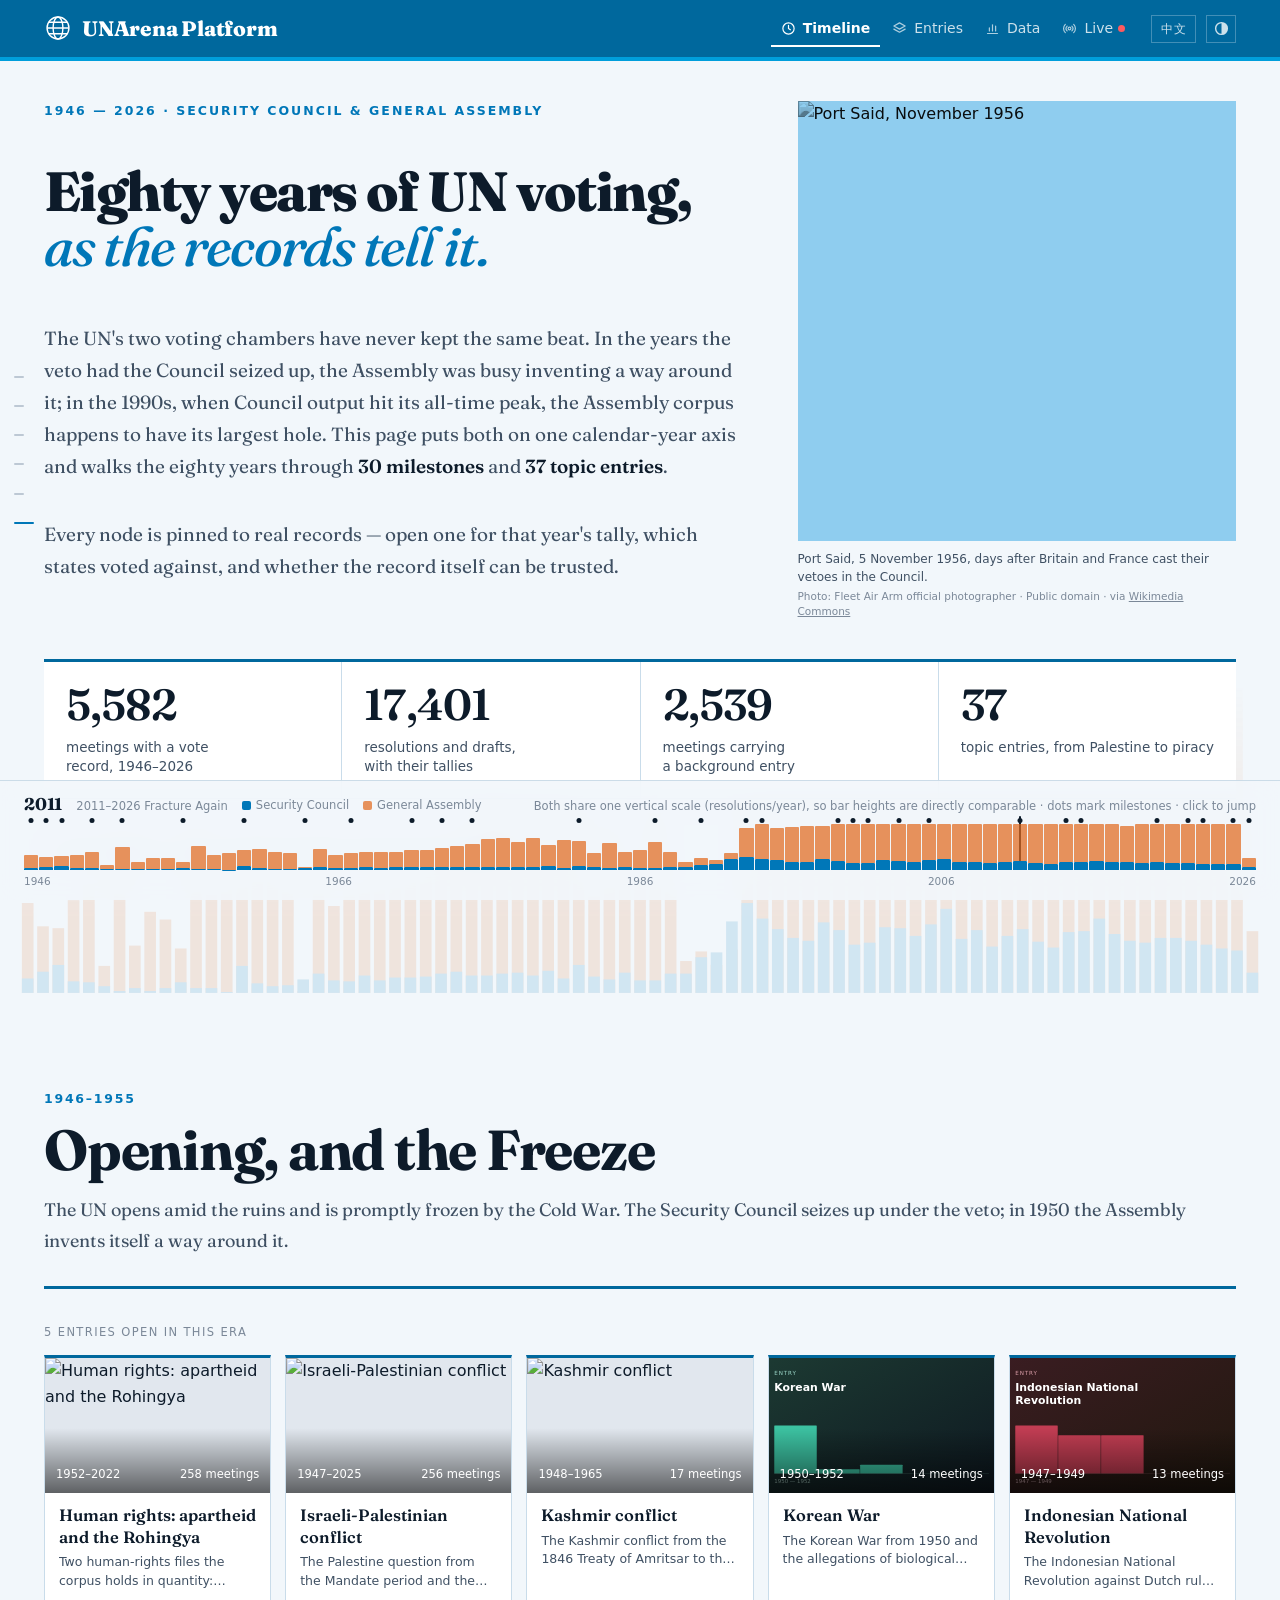
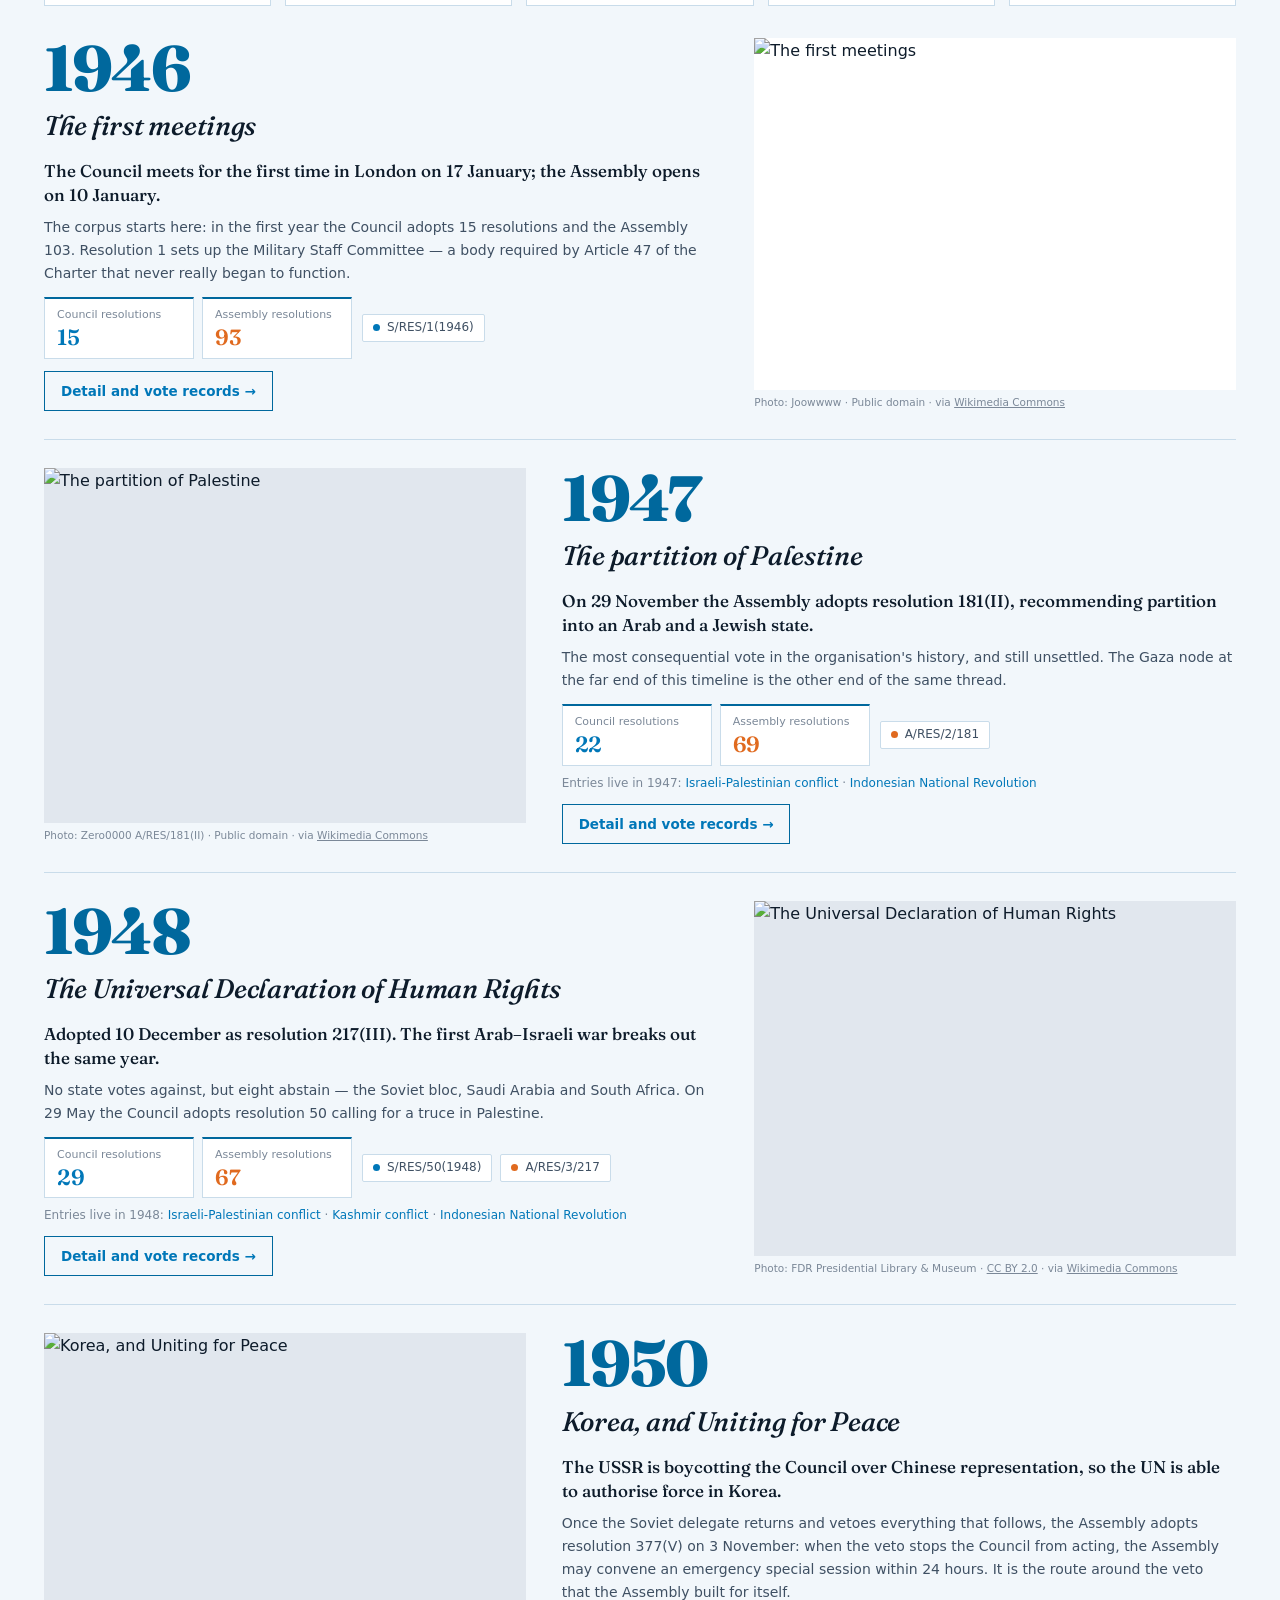
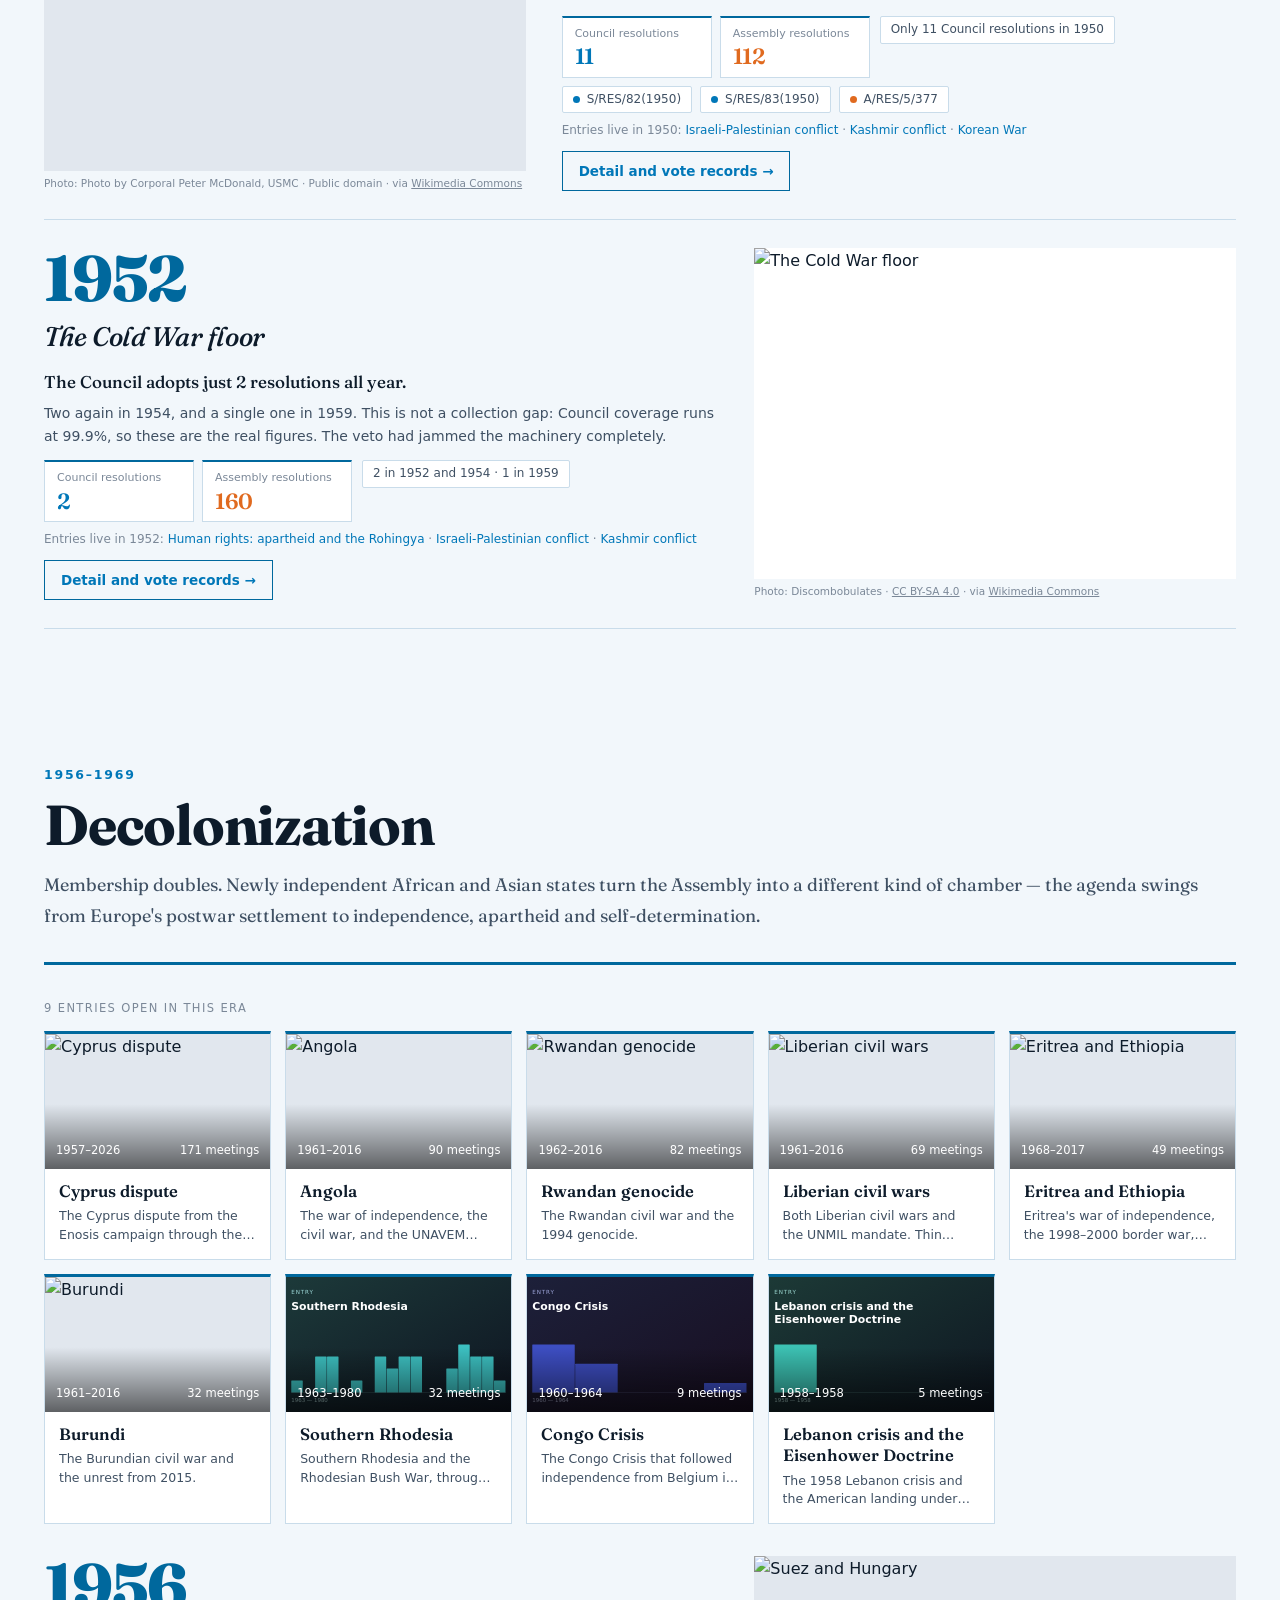
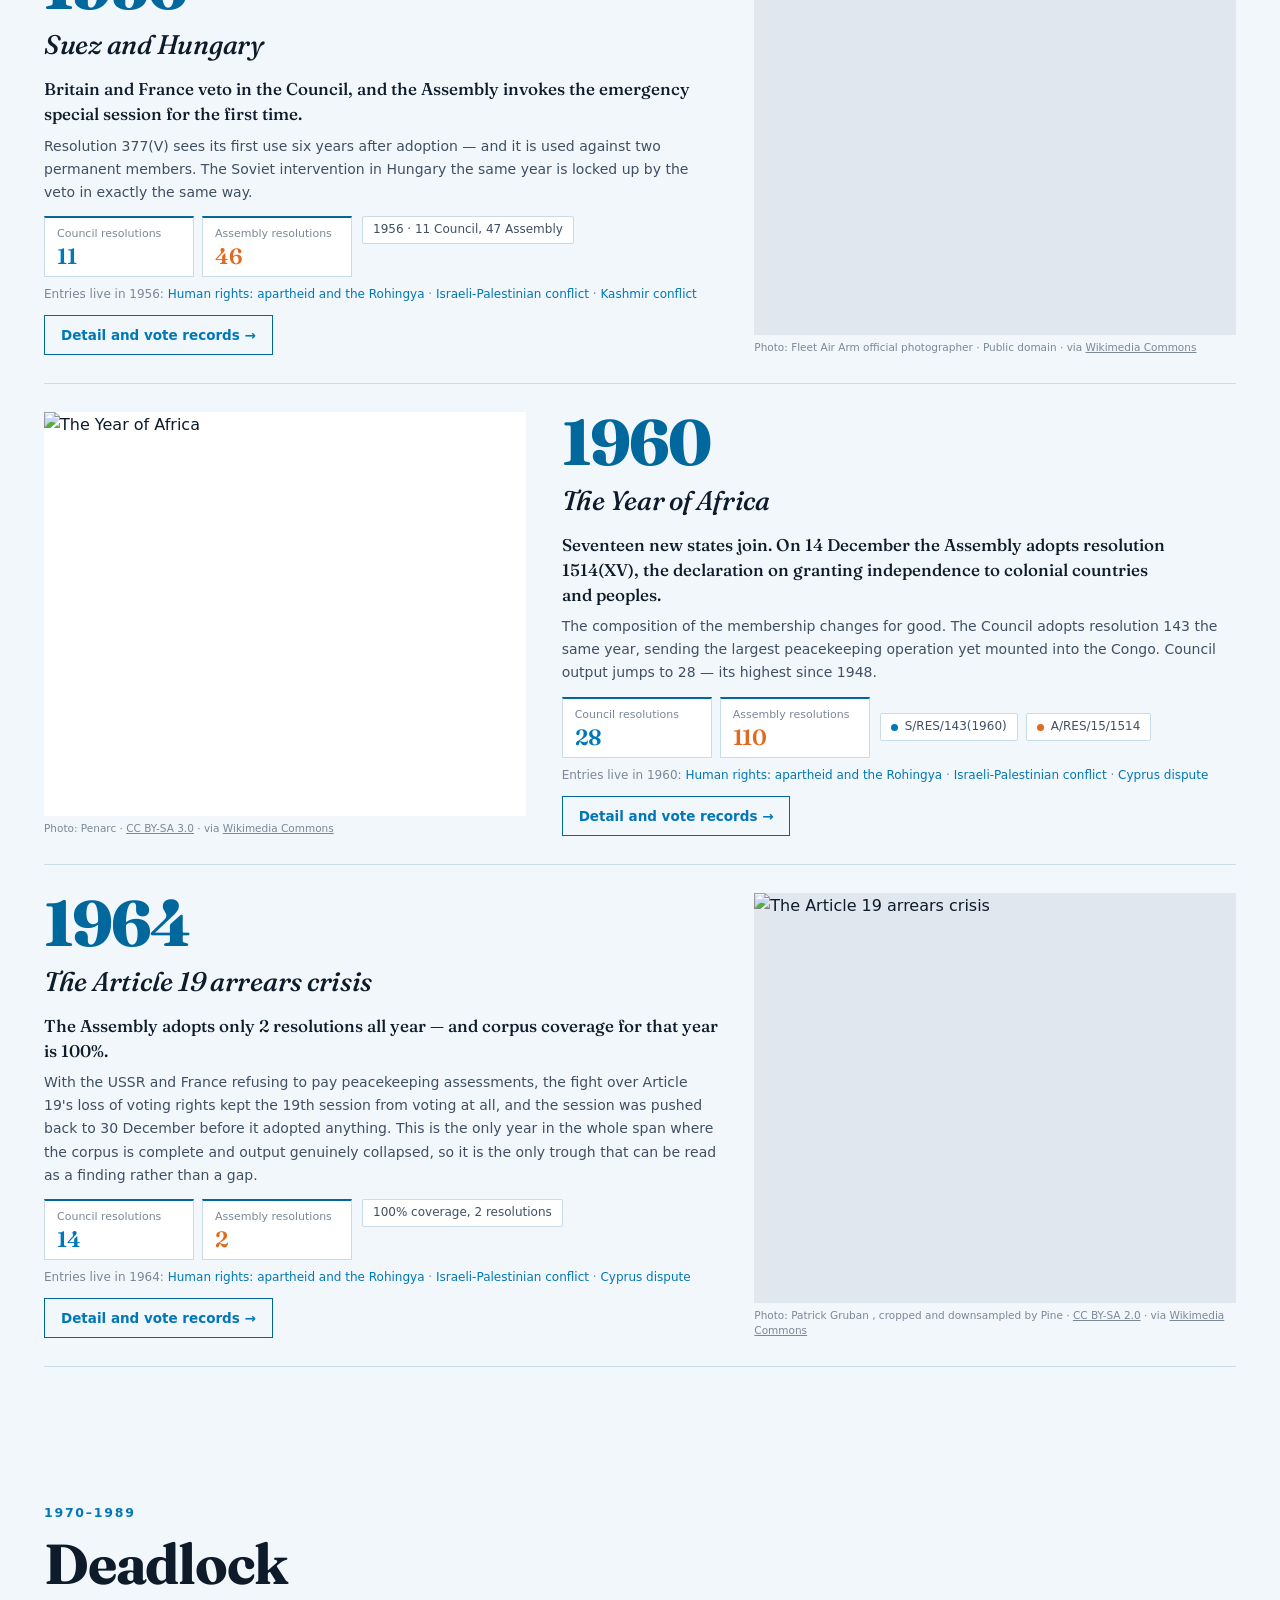
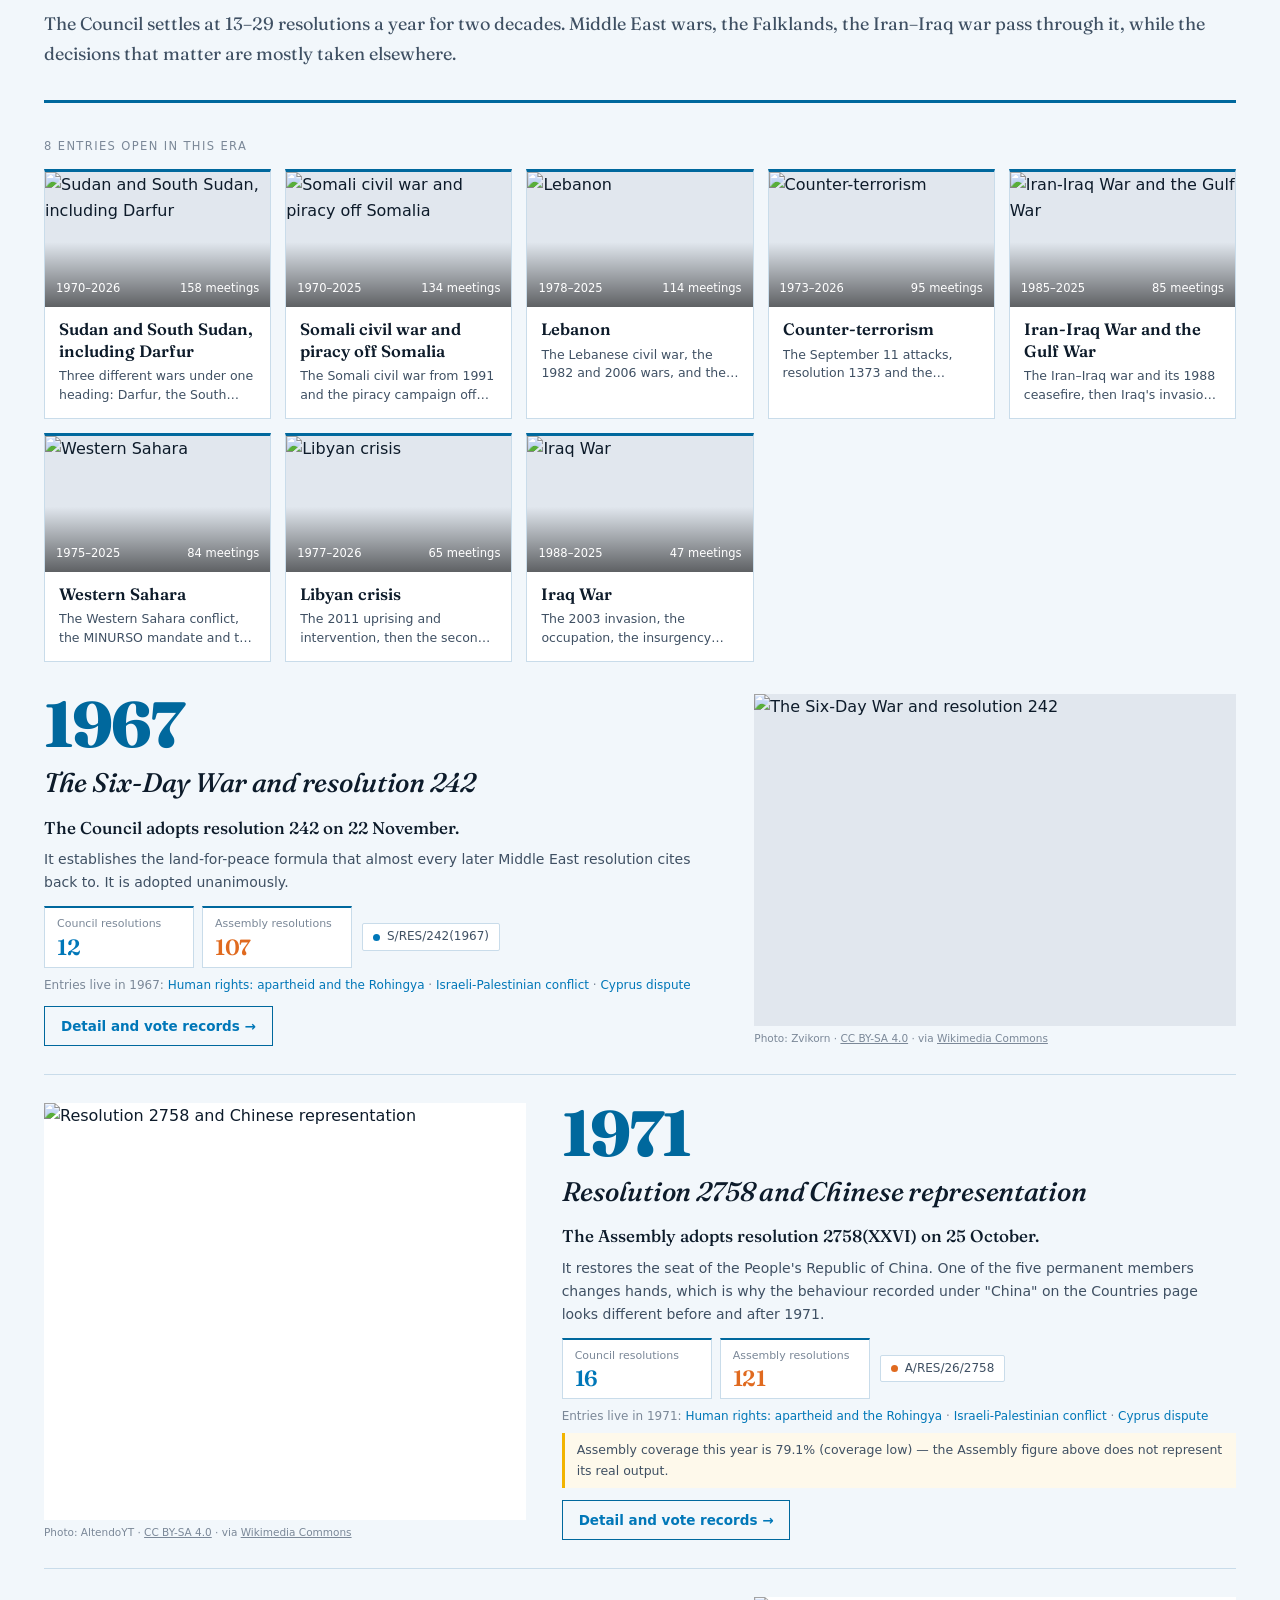
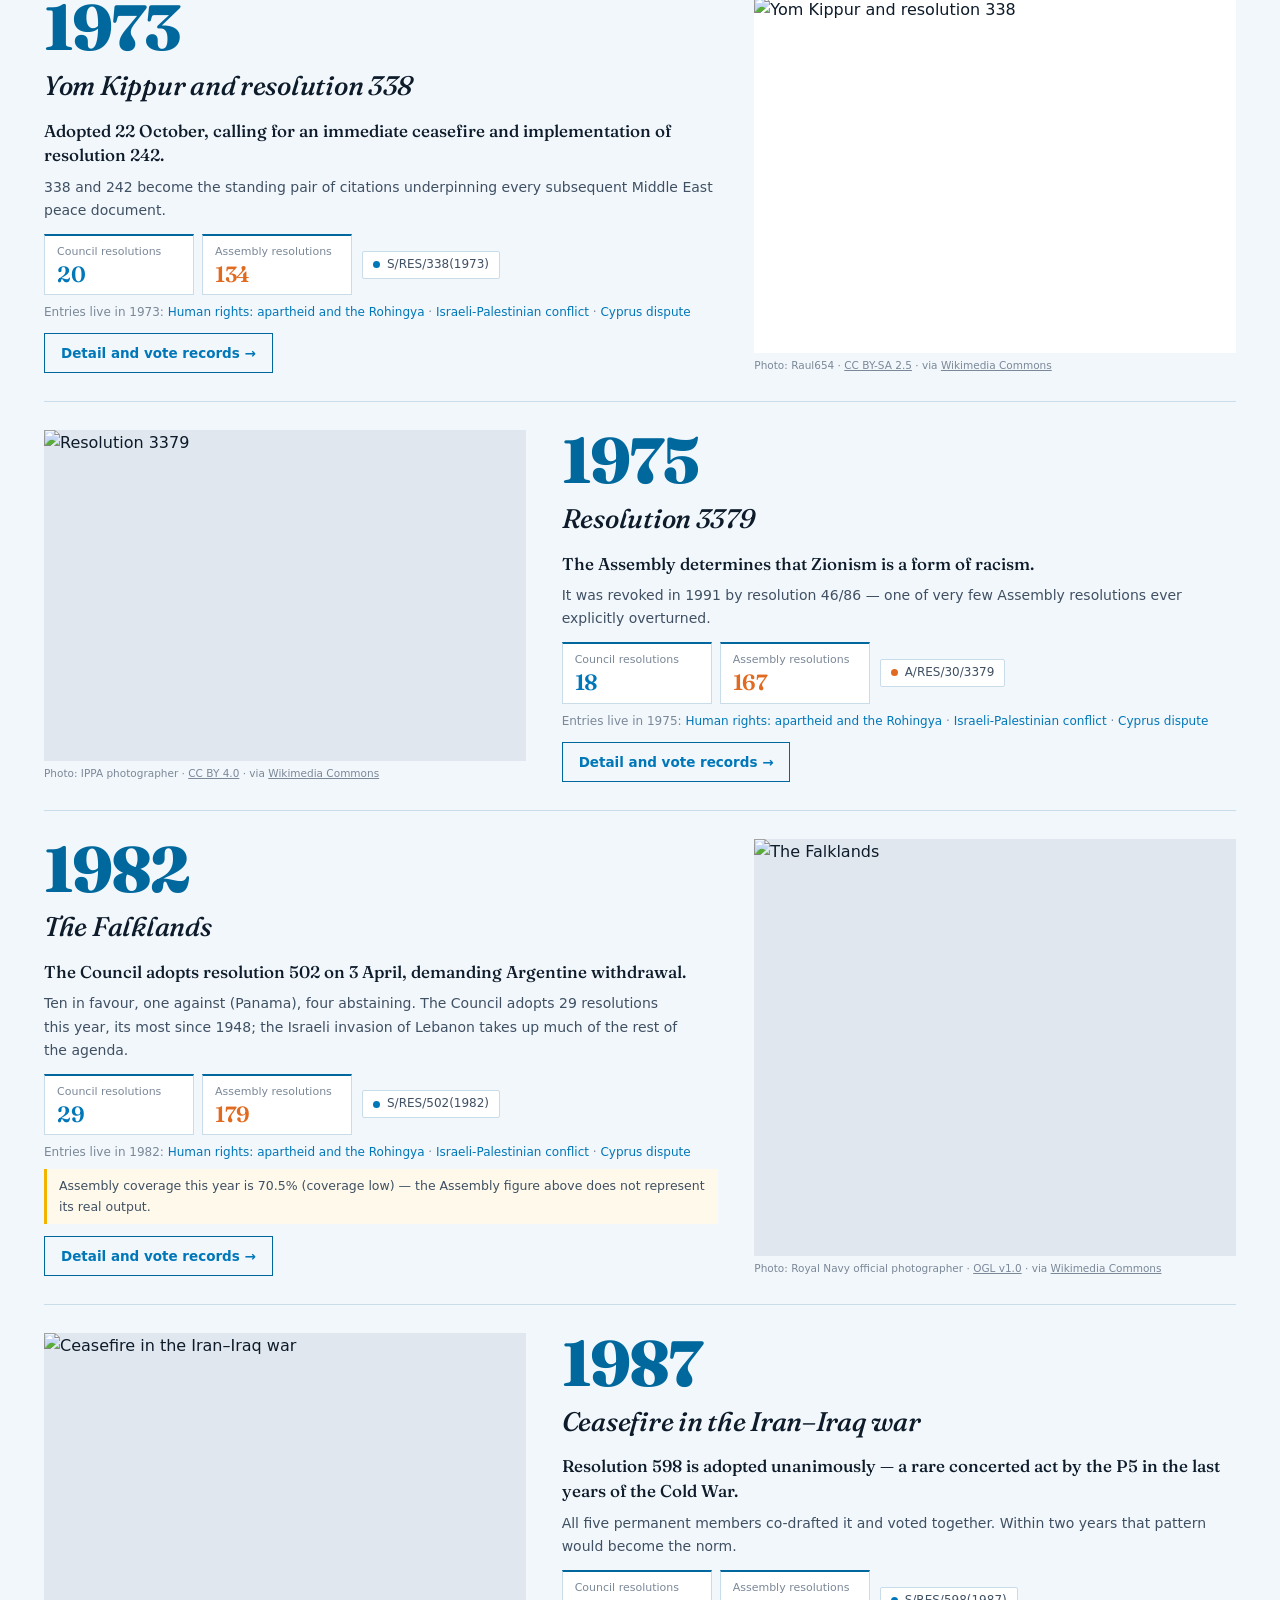
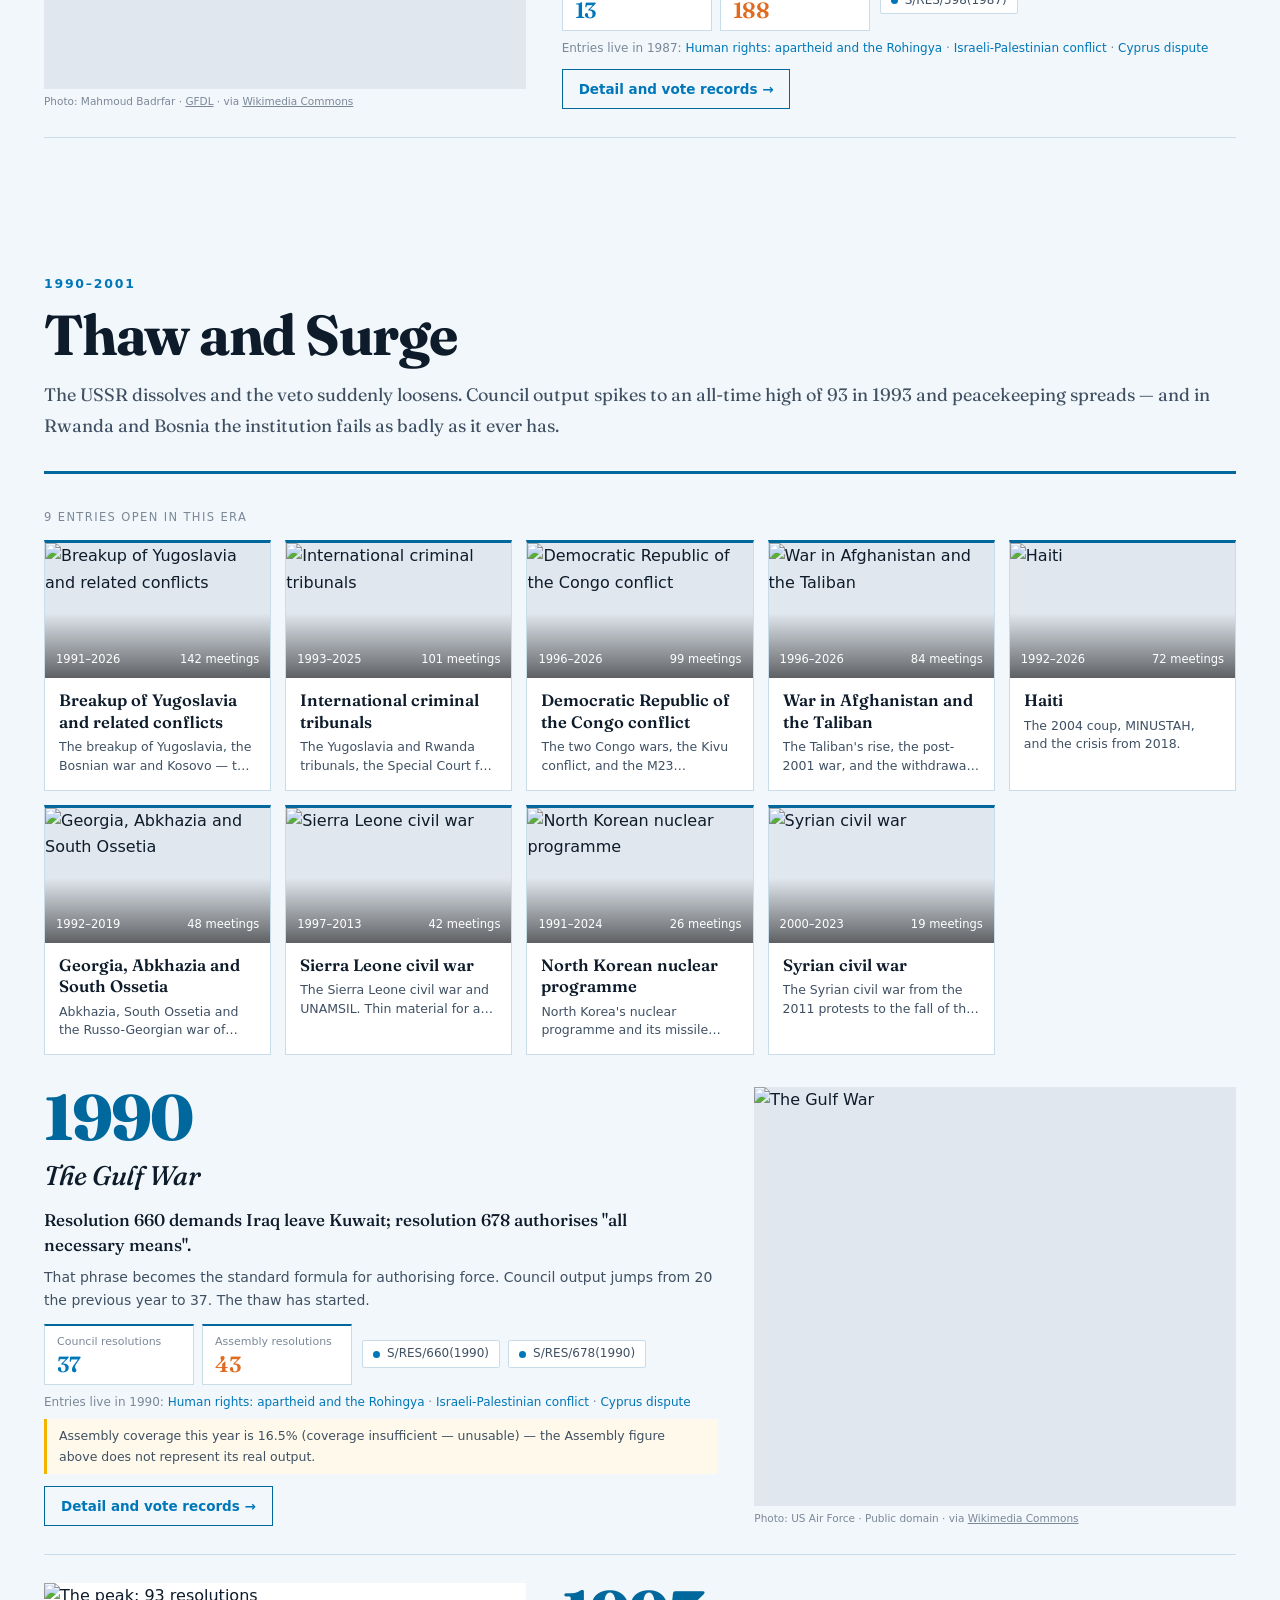
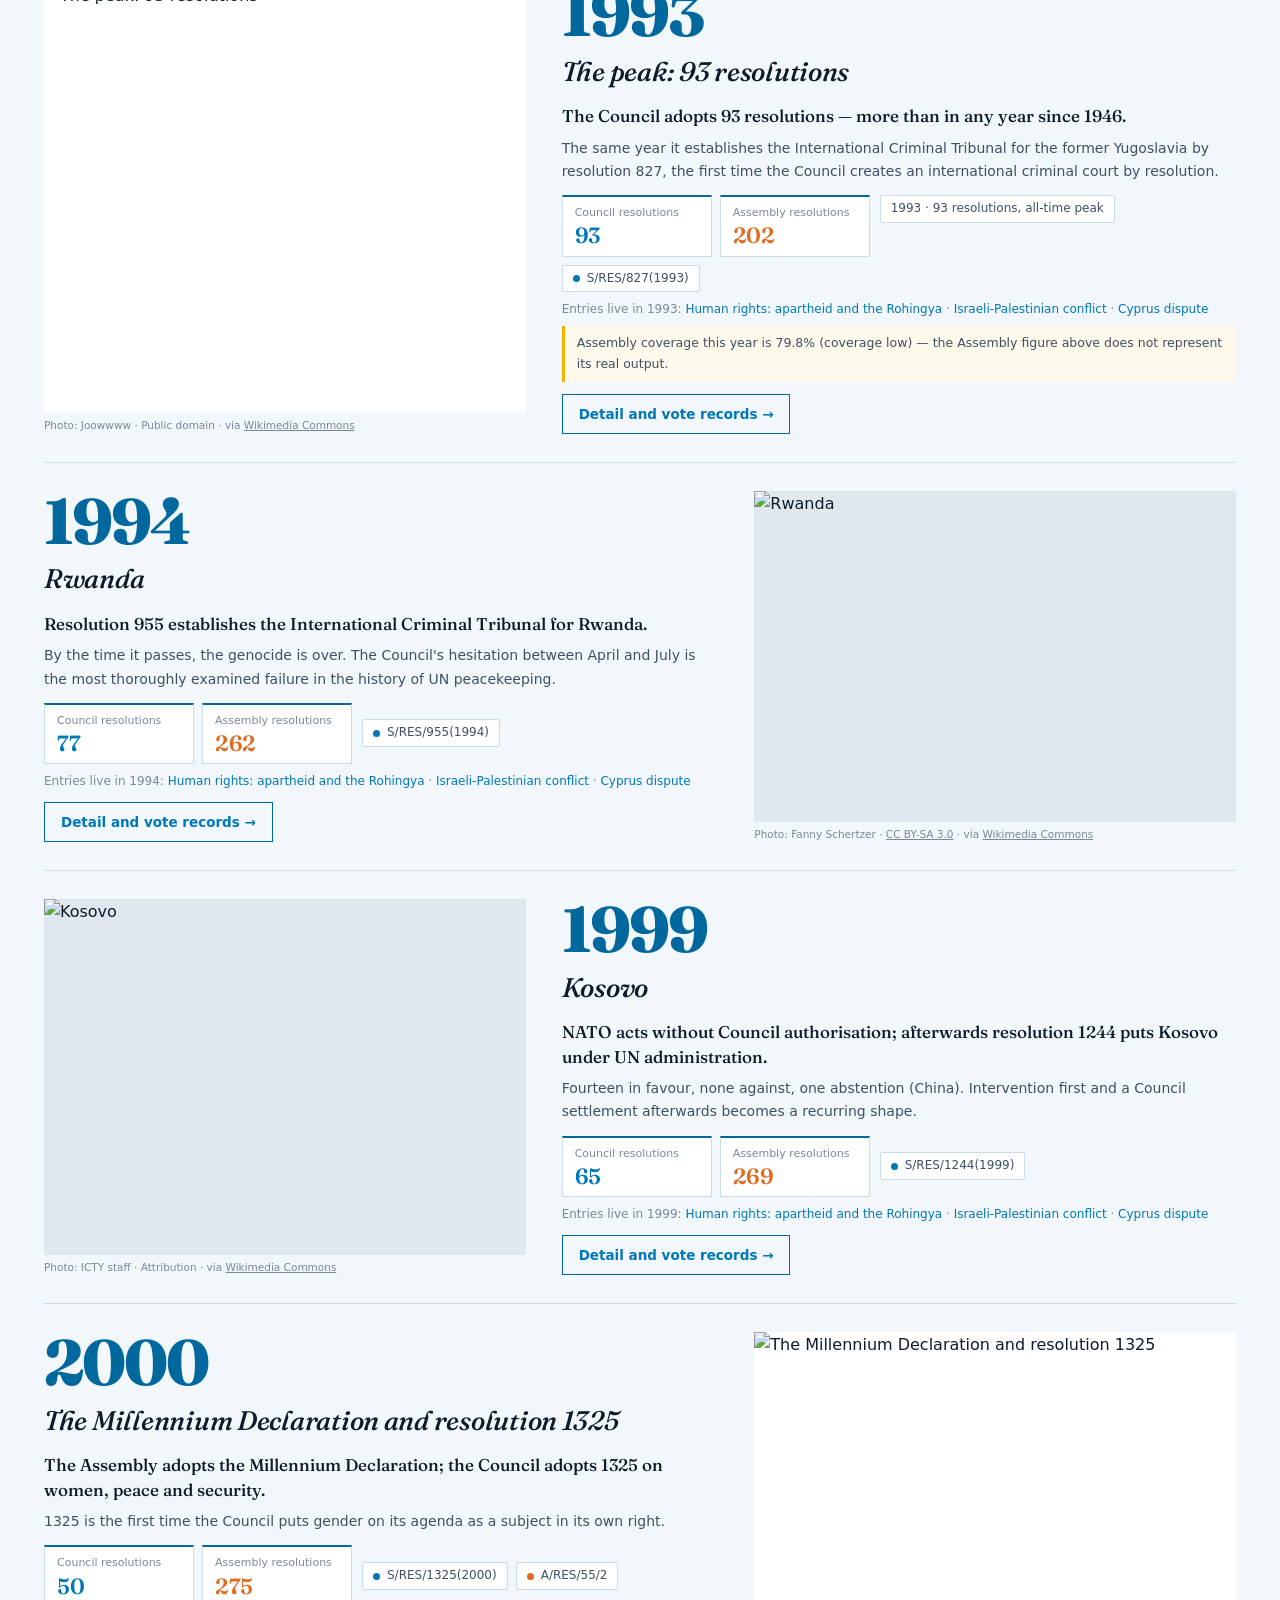
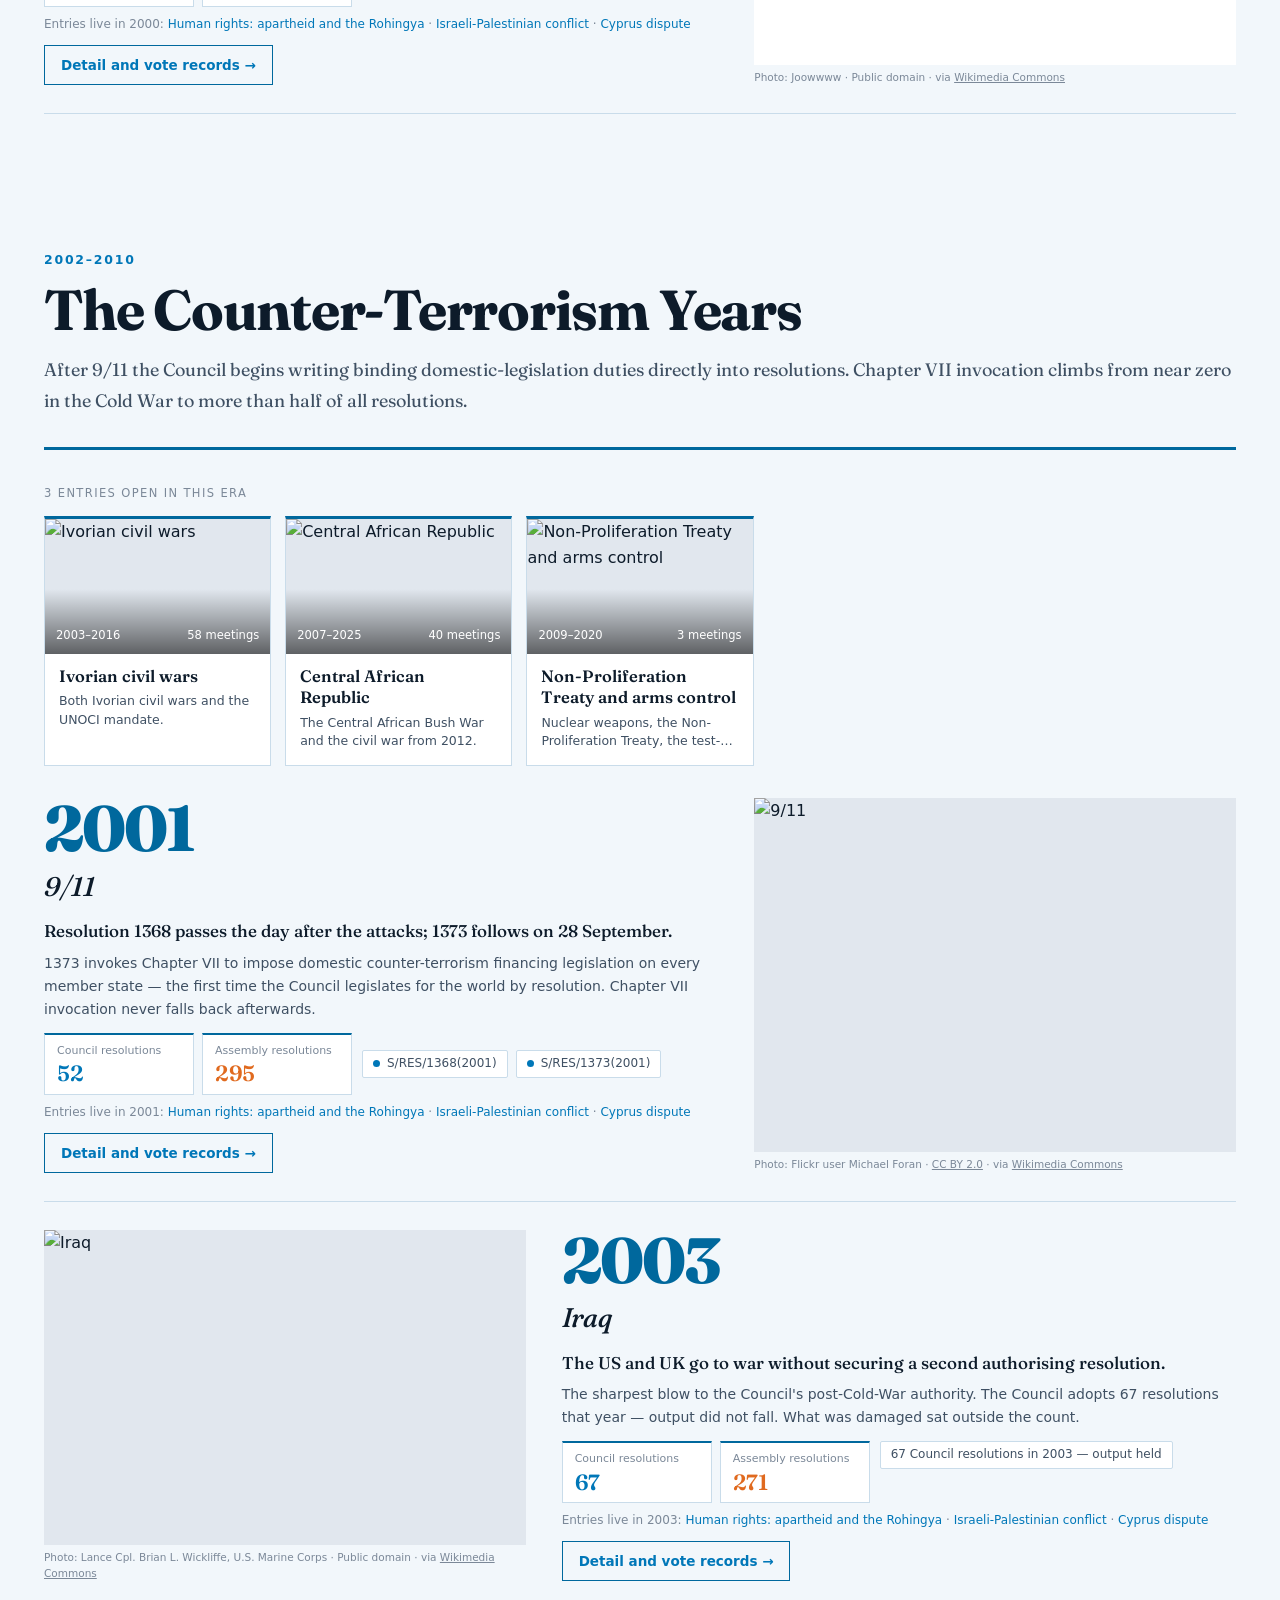
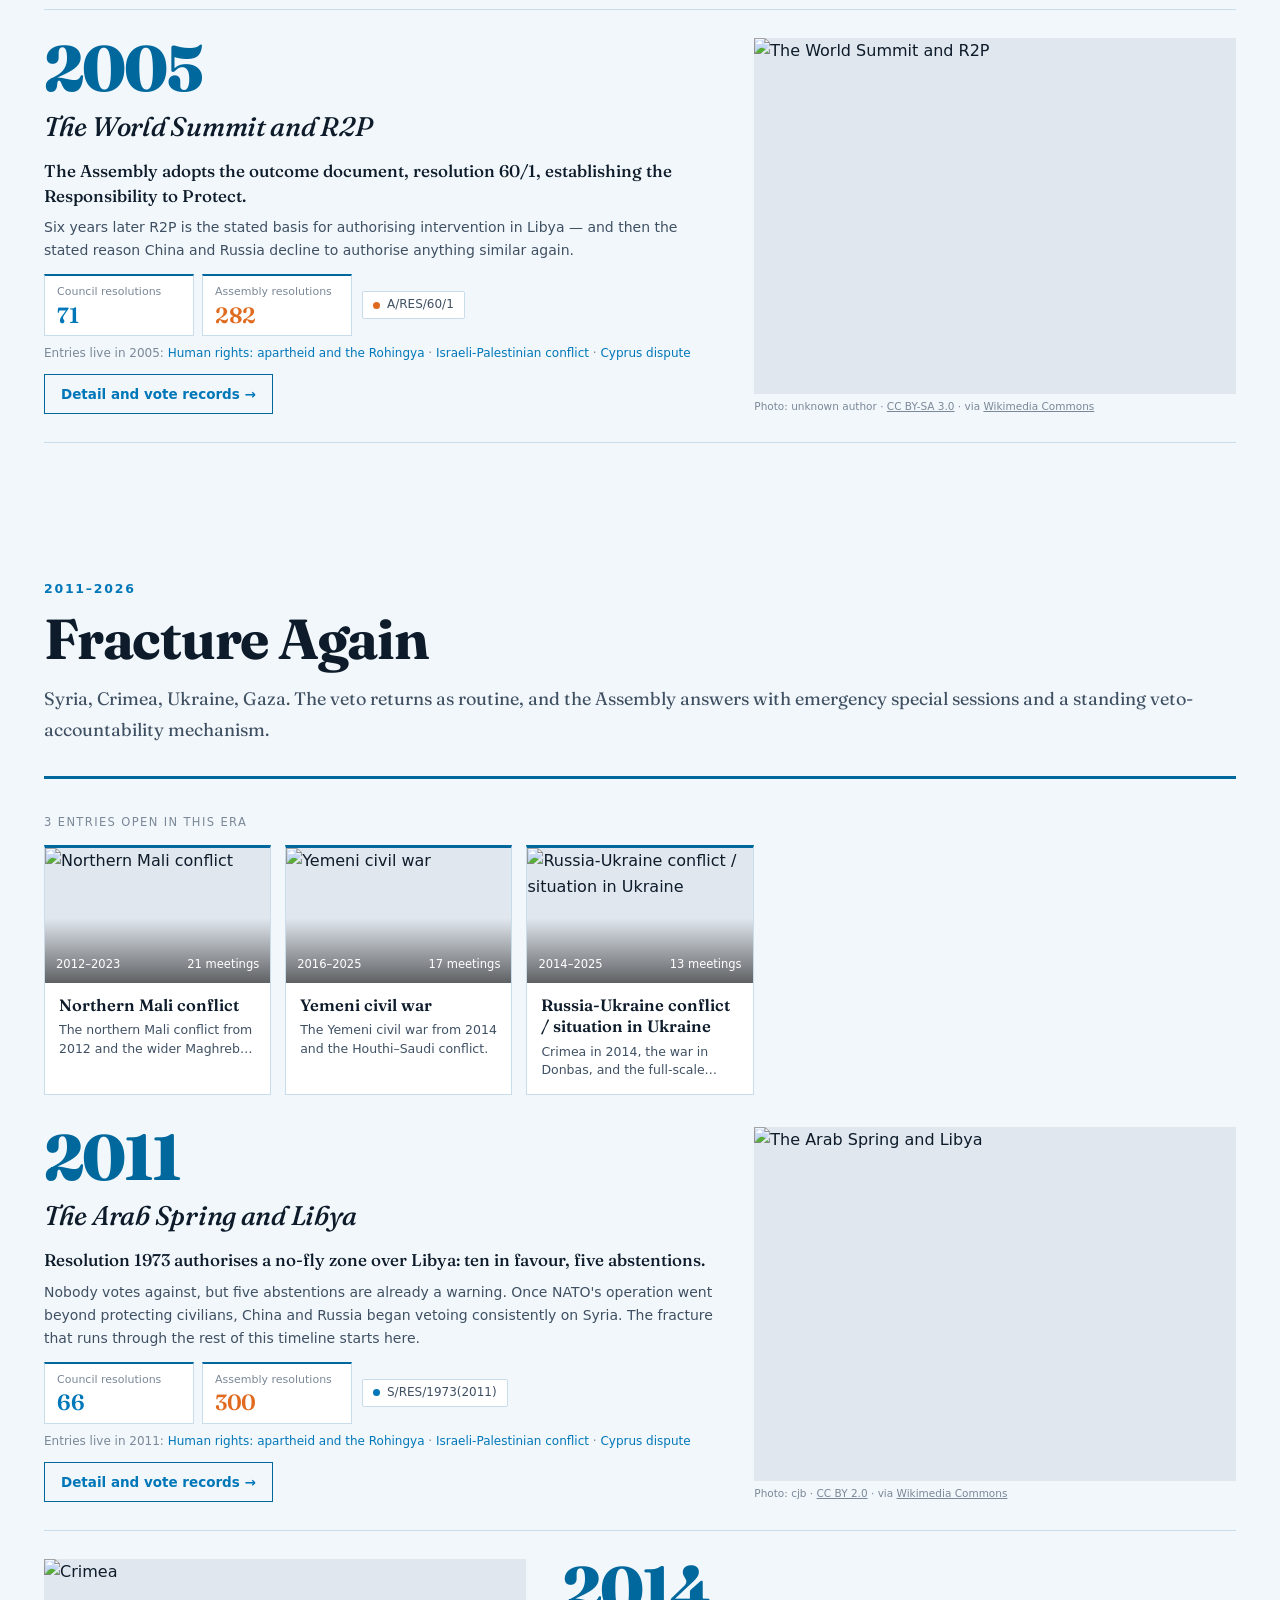
==== commit f6d2d93d: "Home: the headline's size follows its column, so "Eighty years of UN voting," stays on one line Co-A" ====
--- a/index.html
+++ b/index.html
@@ -44,14 +44,19 @@
 /* 28ch, not less: the headline is written as two deliberate lines and the
    first is 26 characters, so a narrower measure breaks "voting," onto a line
    of its own. */
+/* The headline is two deliberate lines, and the first ("Eighty years of UN
+   voting,") is about 11.8 em wide in Fraunces 800: the size is set from the
+   width of the column it sits in (a container unit), so that line never
+   breaks. Beside the photograph the text column is 1.6/2.6 of the row. */
+.open { container-type: inline-size; }
 .open h1 {
-  font-size: clamp(38px, 5.4vw, 80px); font-weight: 800;
+  font-size: min(80px, 7.8cqi); font-weight: 800;
   line-height: 1.0; letter-spacing: -.028em; margin: 0 0 28px; max-width: 28ch;
 }
 .open h1 em { font-style: italic; font-weight: 500; color: var(--series-1); }
 html[lang="zh-CN"] .open h1 em { font-style: normal; }
 /* Chinese glyphs are square and wide: at the Latin size the first line breaks before its last two characters. */
-html[lang="zh-CN"] .open h1 { font-size: clamp(34px, 4.4vw, 64px); line-height: 1.15; }
+html[lang="zh-CN"] .open h1 { font-size: min(64px, 9.6cqi); line-height: 1.15; }
 .open .eyebrow { color: var(--series-1); font-weight: 600; }
 .open p { font-family: var(--serif); }
 
@@ -70,6 +75,8 @@
   :root:where(:not([data-theme="light"])) .heroshot img { mix-blend-mode: screen; opacity: .9; }
 }
 @media (min-width: 901px) {
+  .open h1 { font-size: min(80px, calc((100cqi - 52px) * 0.0485)); }
+  html[lang="zh-CN"] .open h1 { font-size: min(64px, calc((100cqi - 52px) * 0.058)); }
   .open { display: grid; grid-template-columns: minmax(0, 1.6fr) minmax(0, 1fr); column-gap: 52px; align-content: center; }
   .open > * { grid-column: 1; }
   .open > .heroshot { grid-column: 2; grid-row: 1 / span 4; align-self: center; }
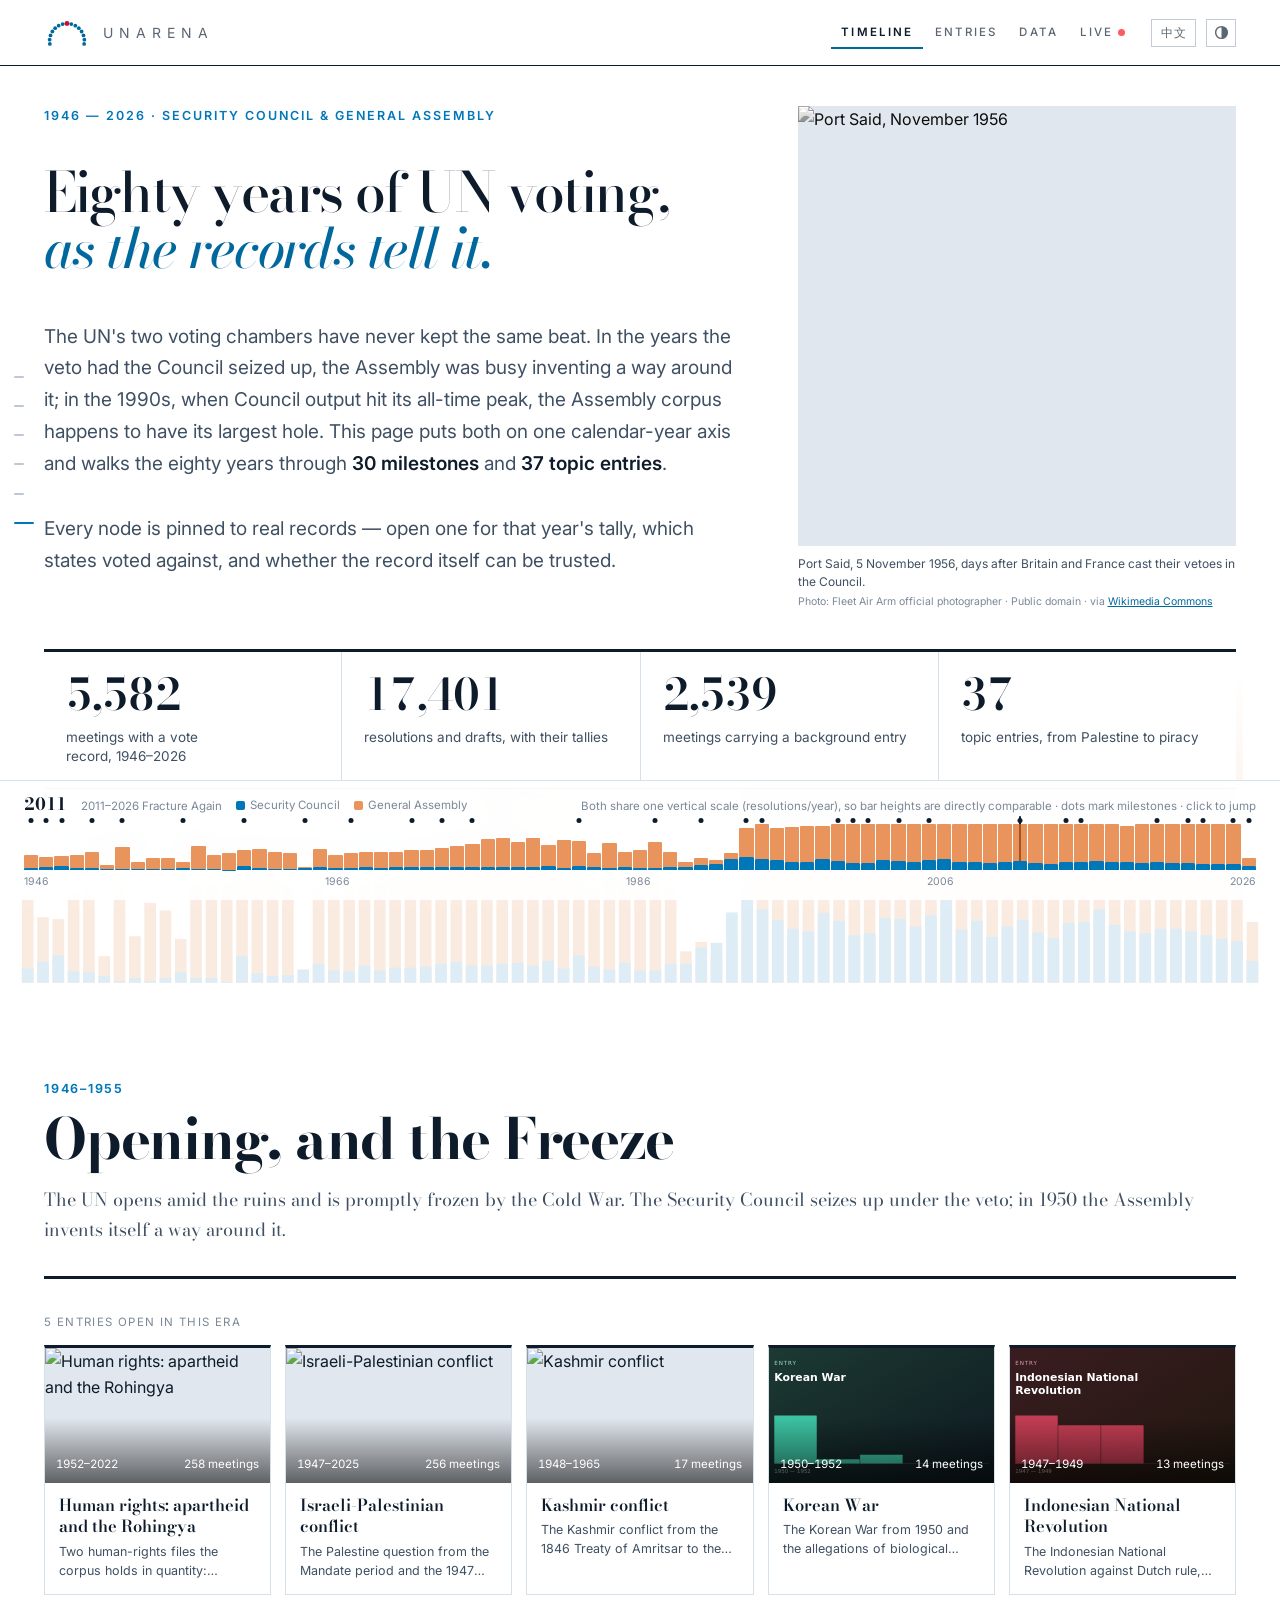
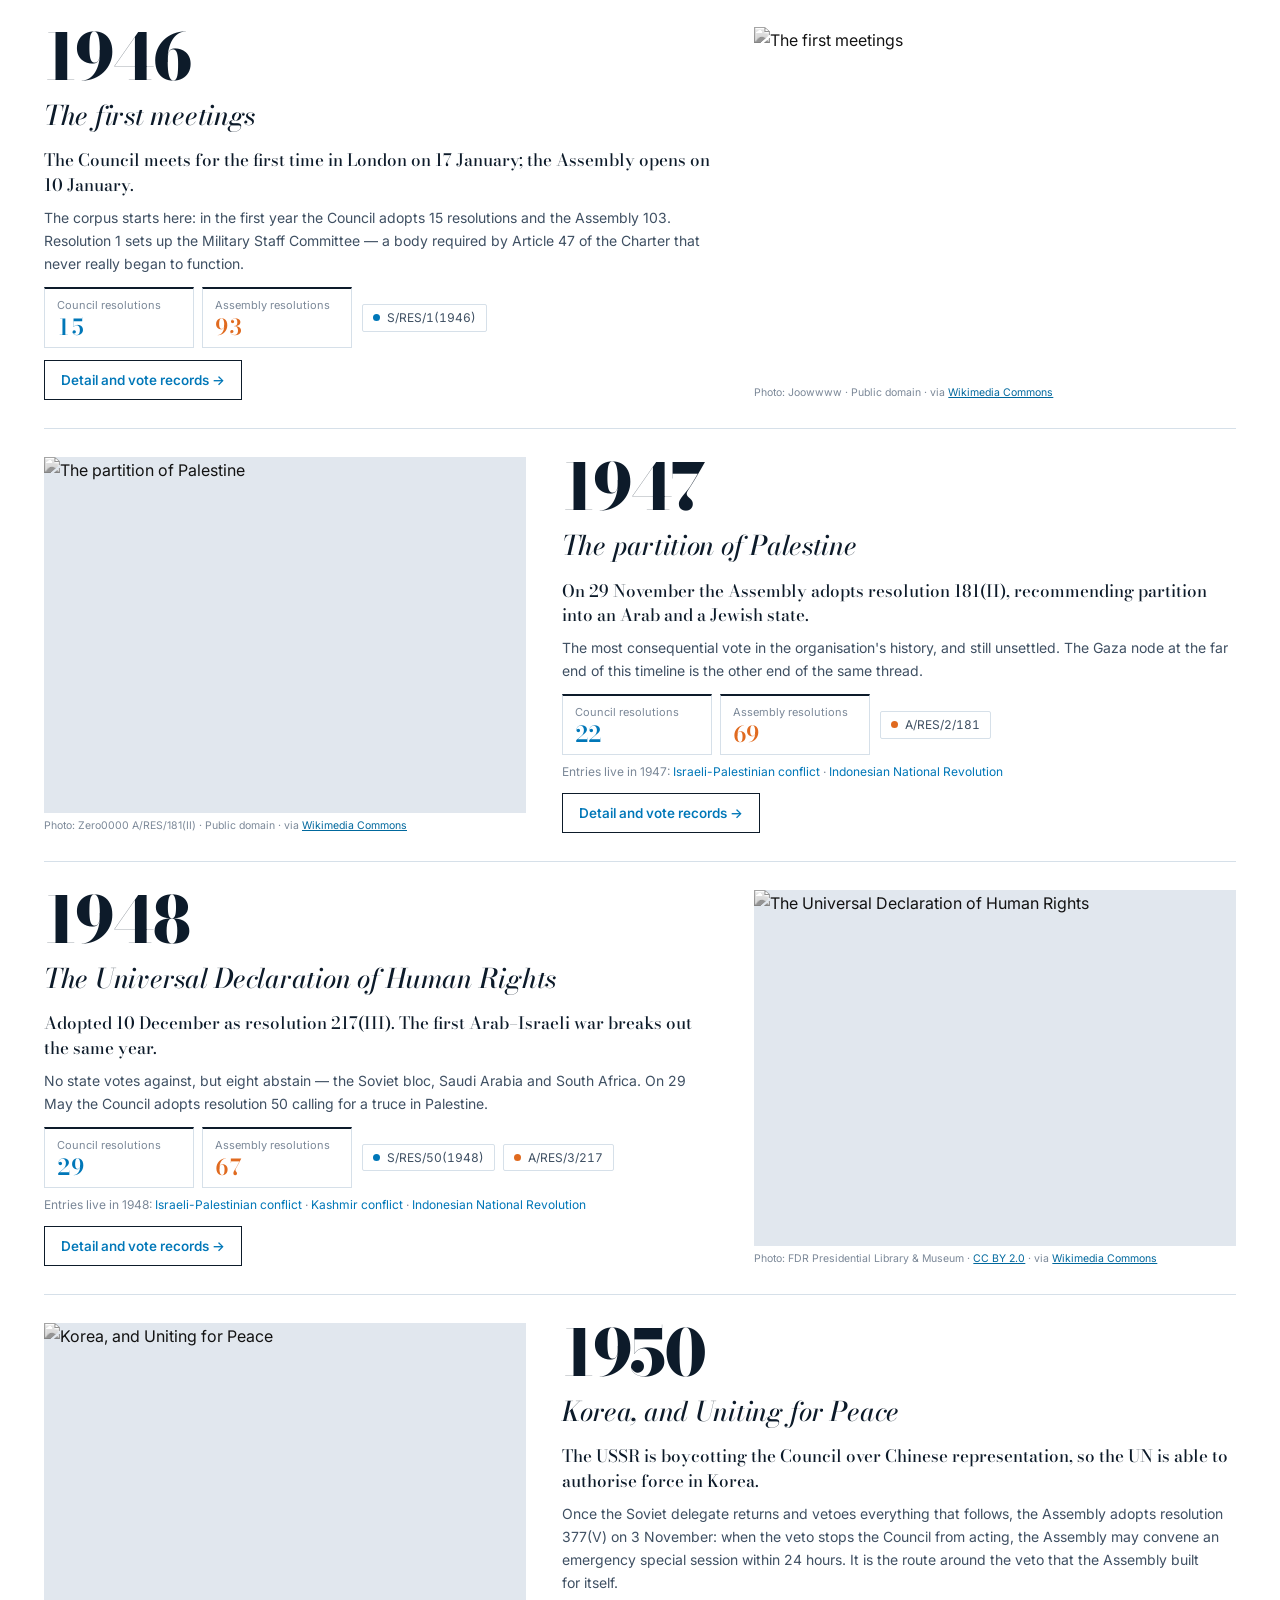
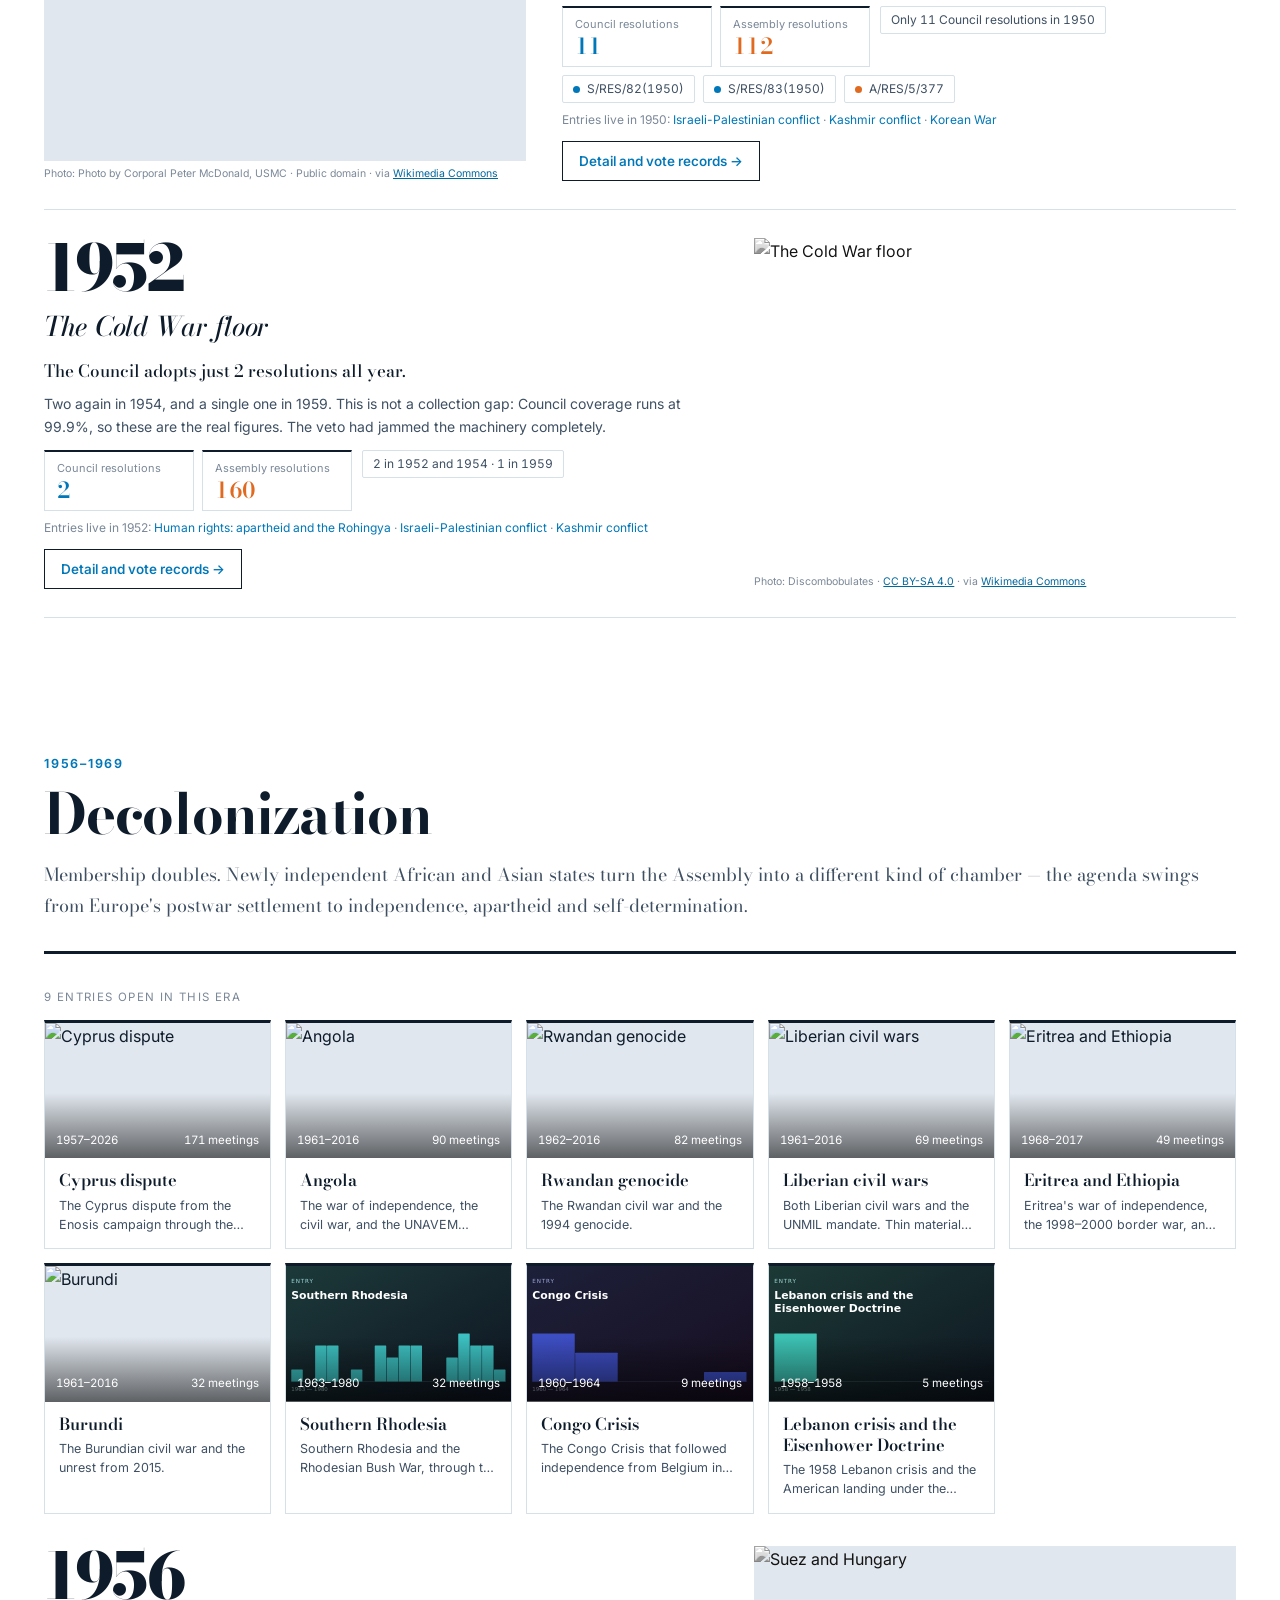
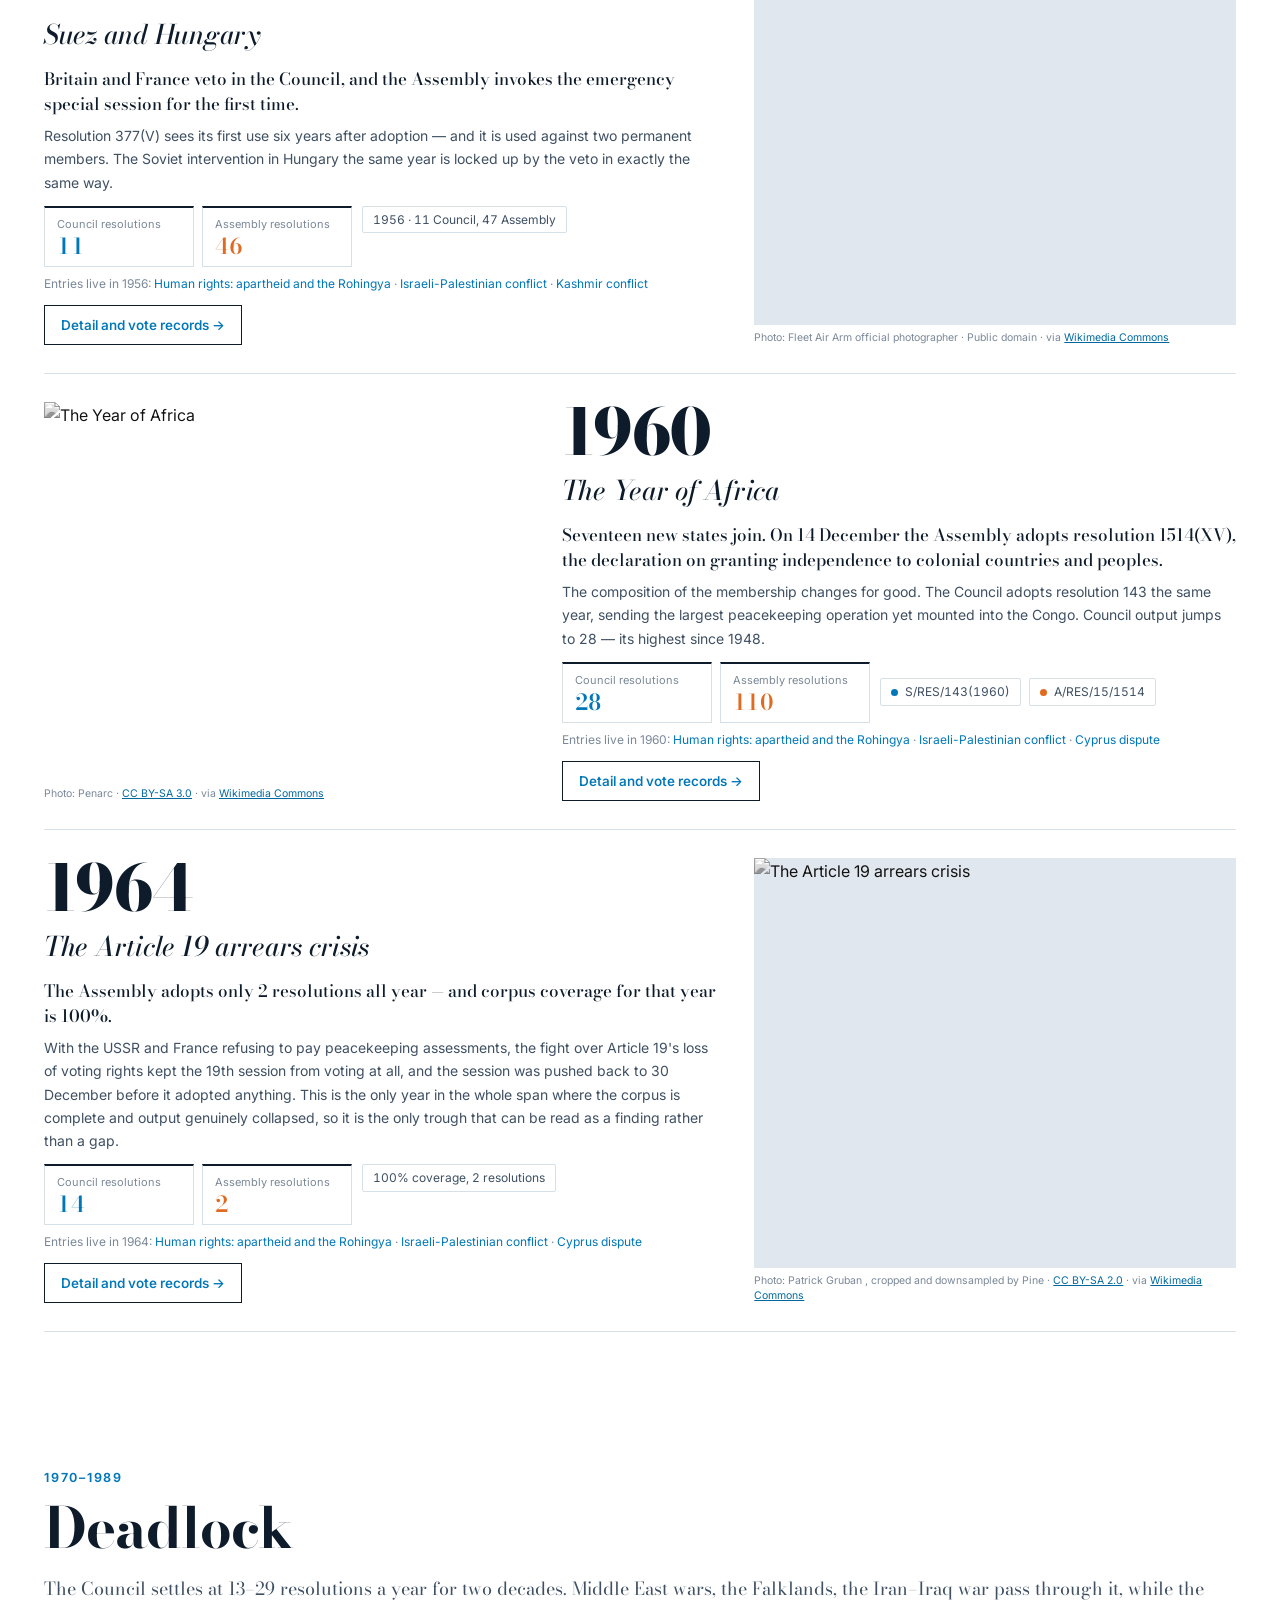
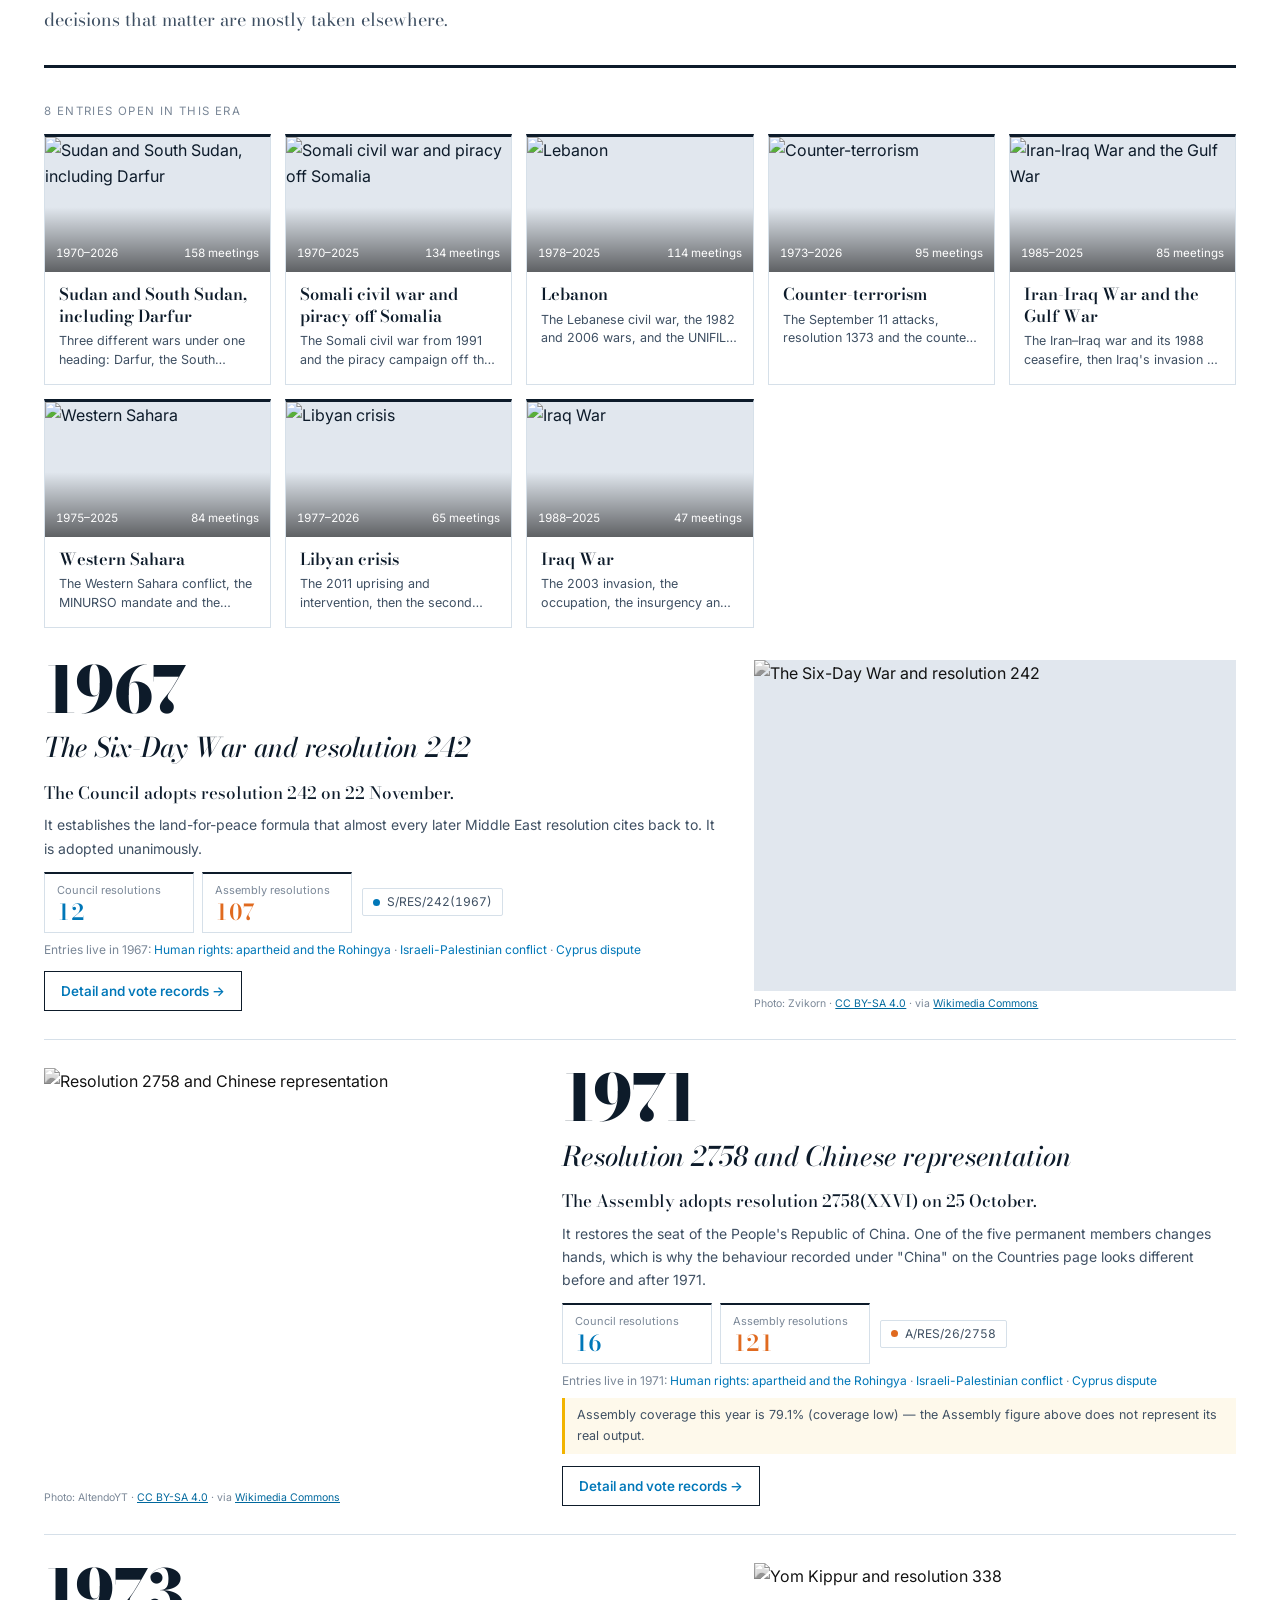
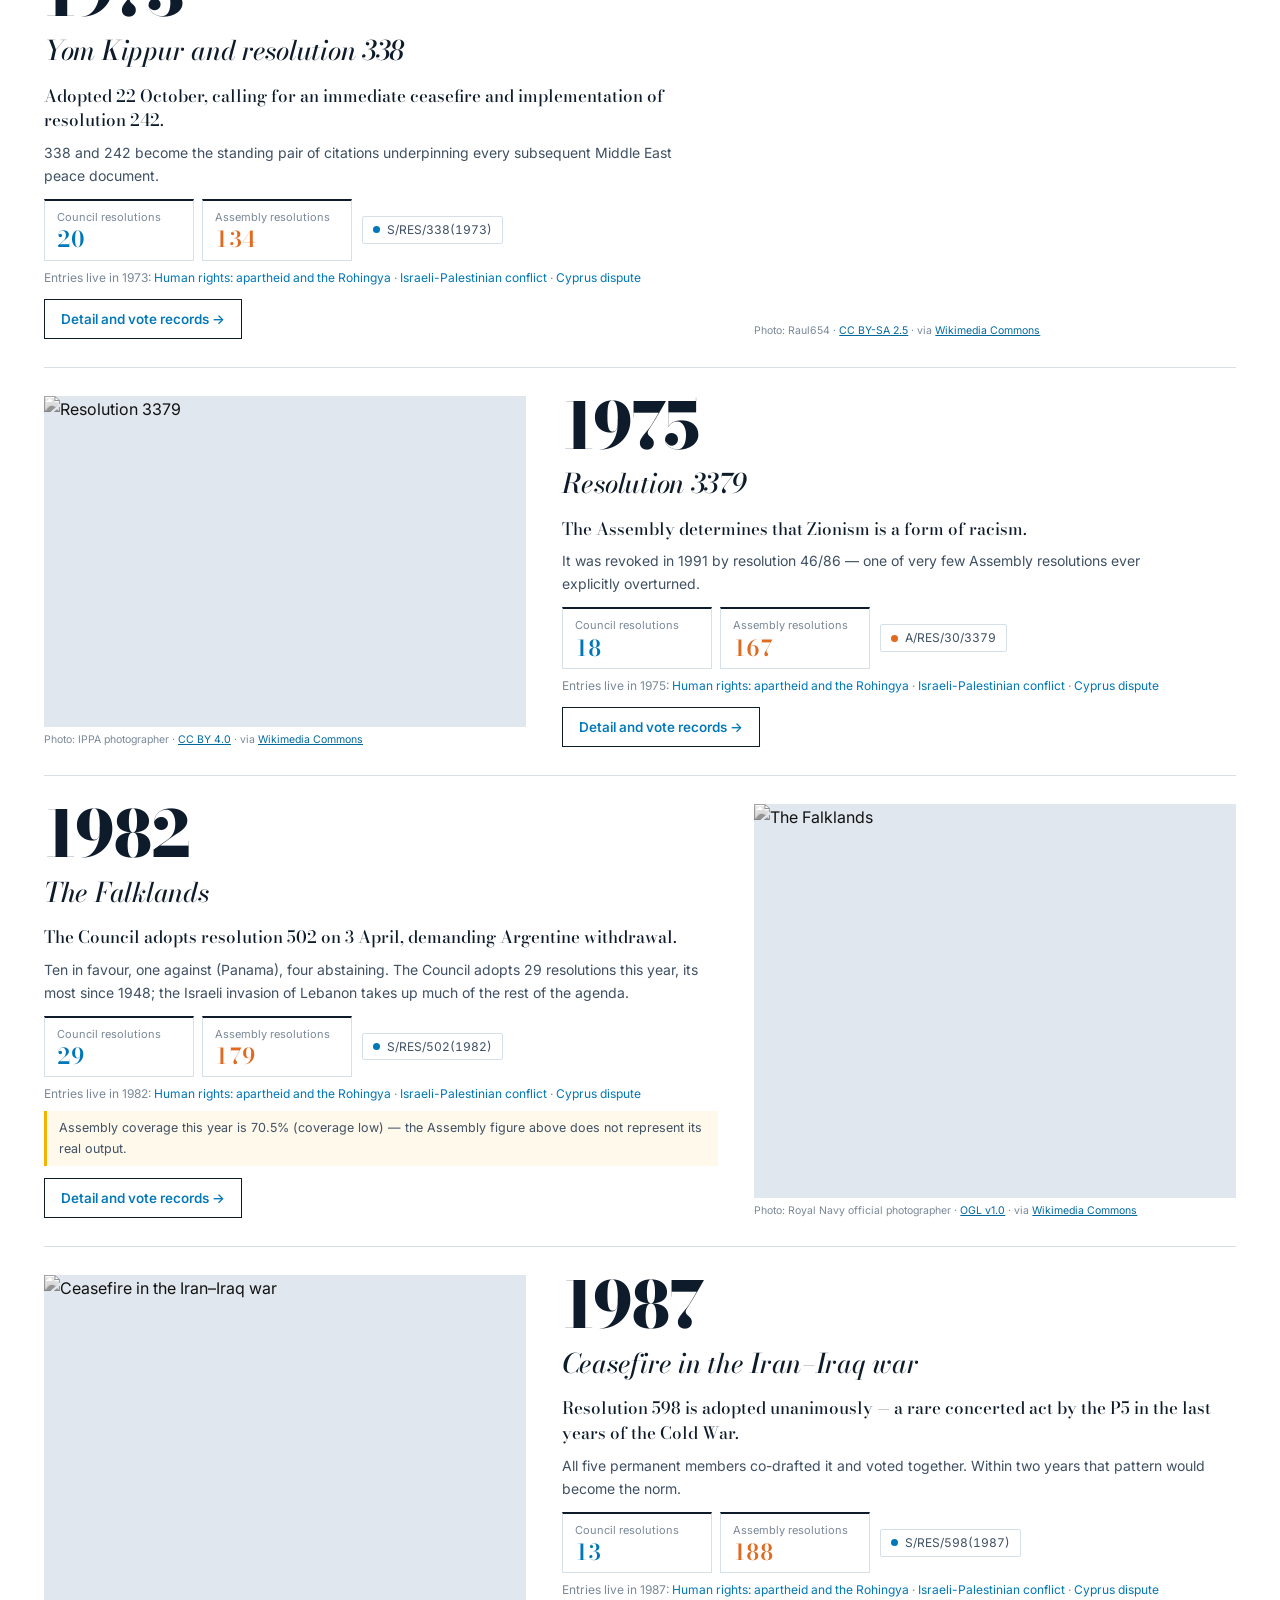
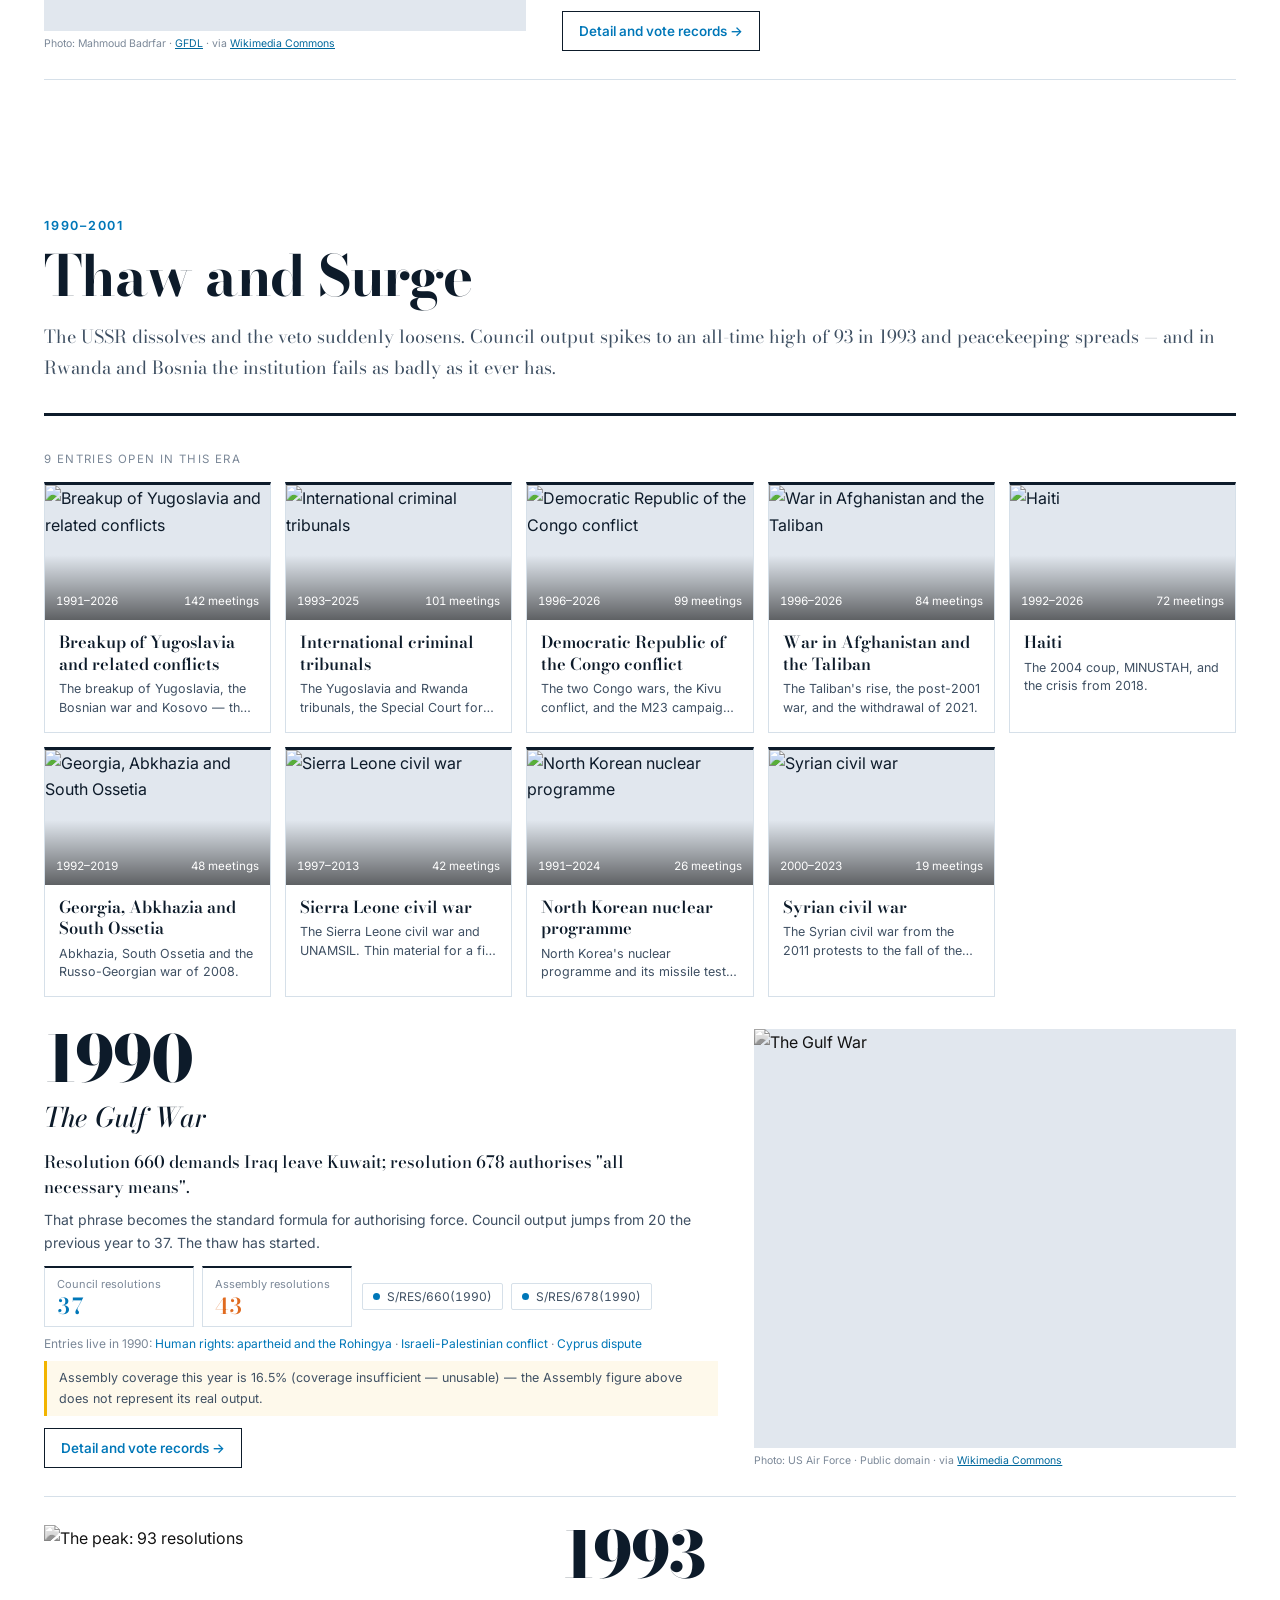
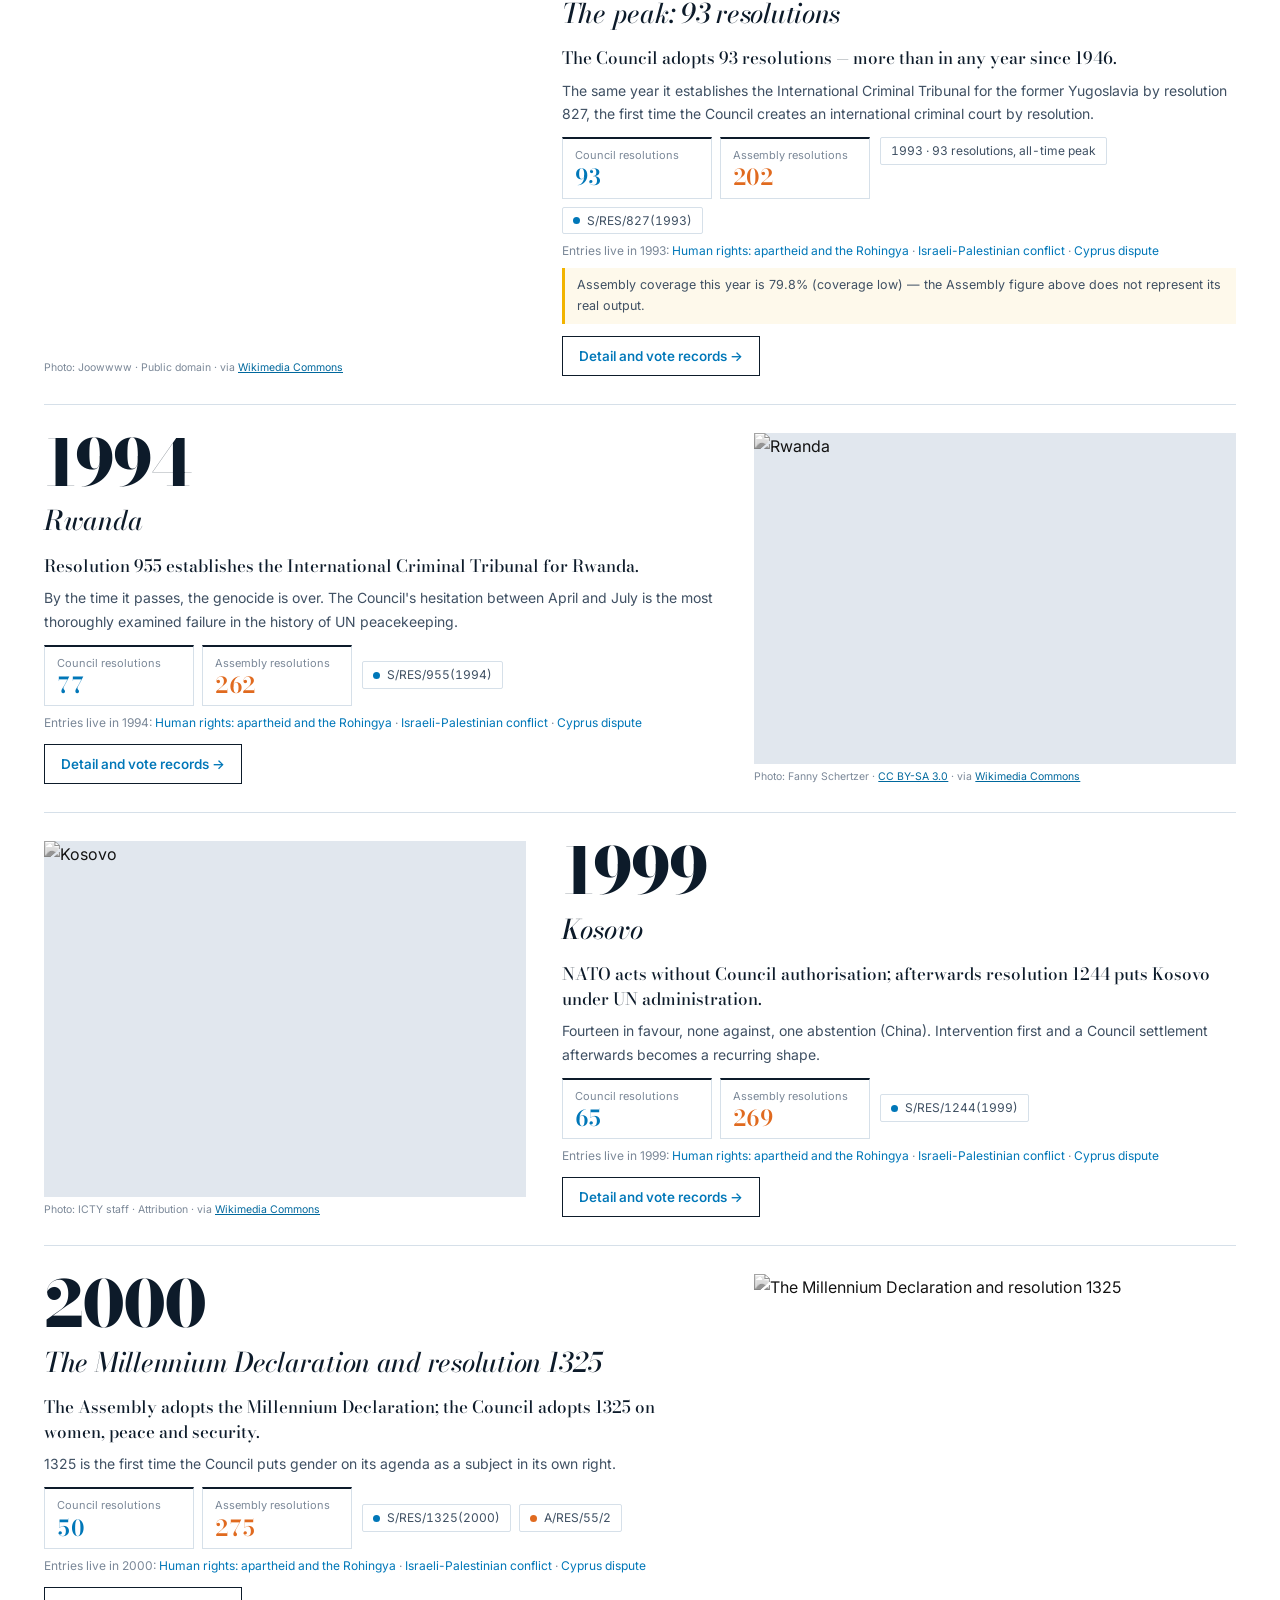
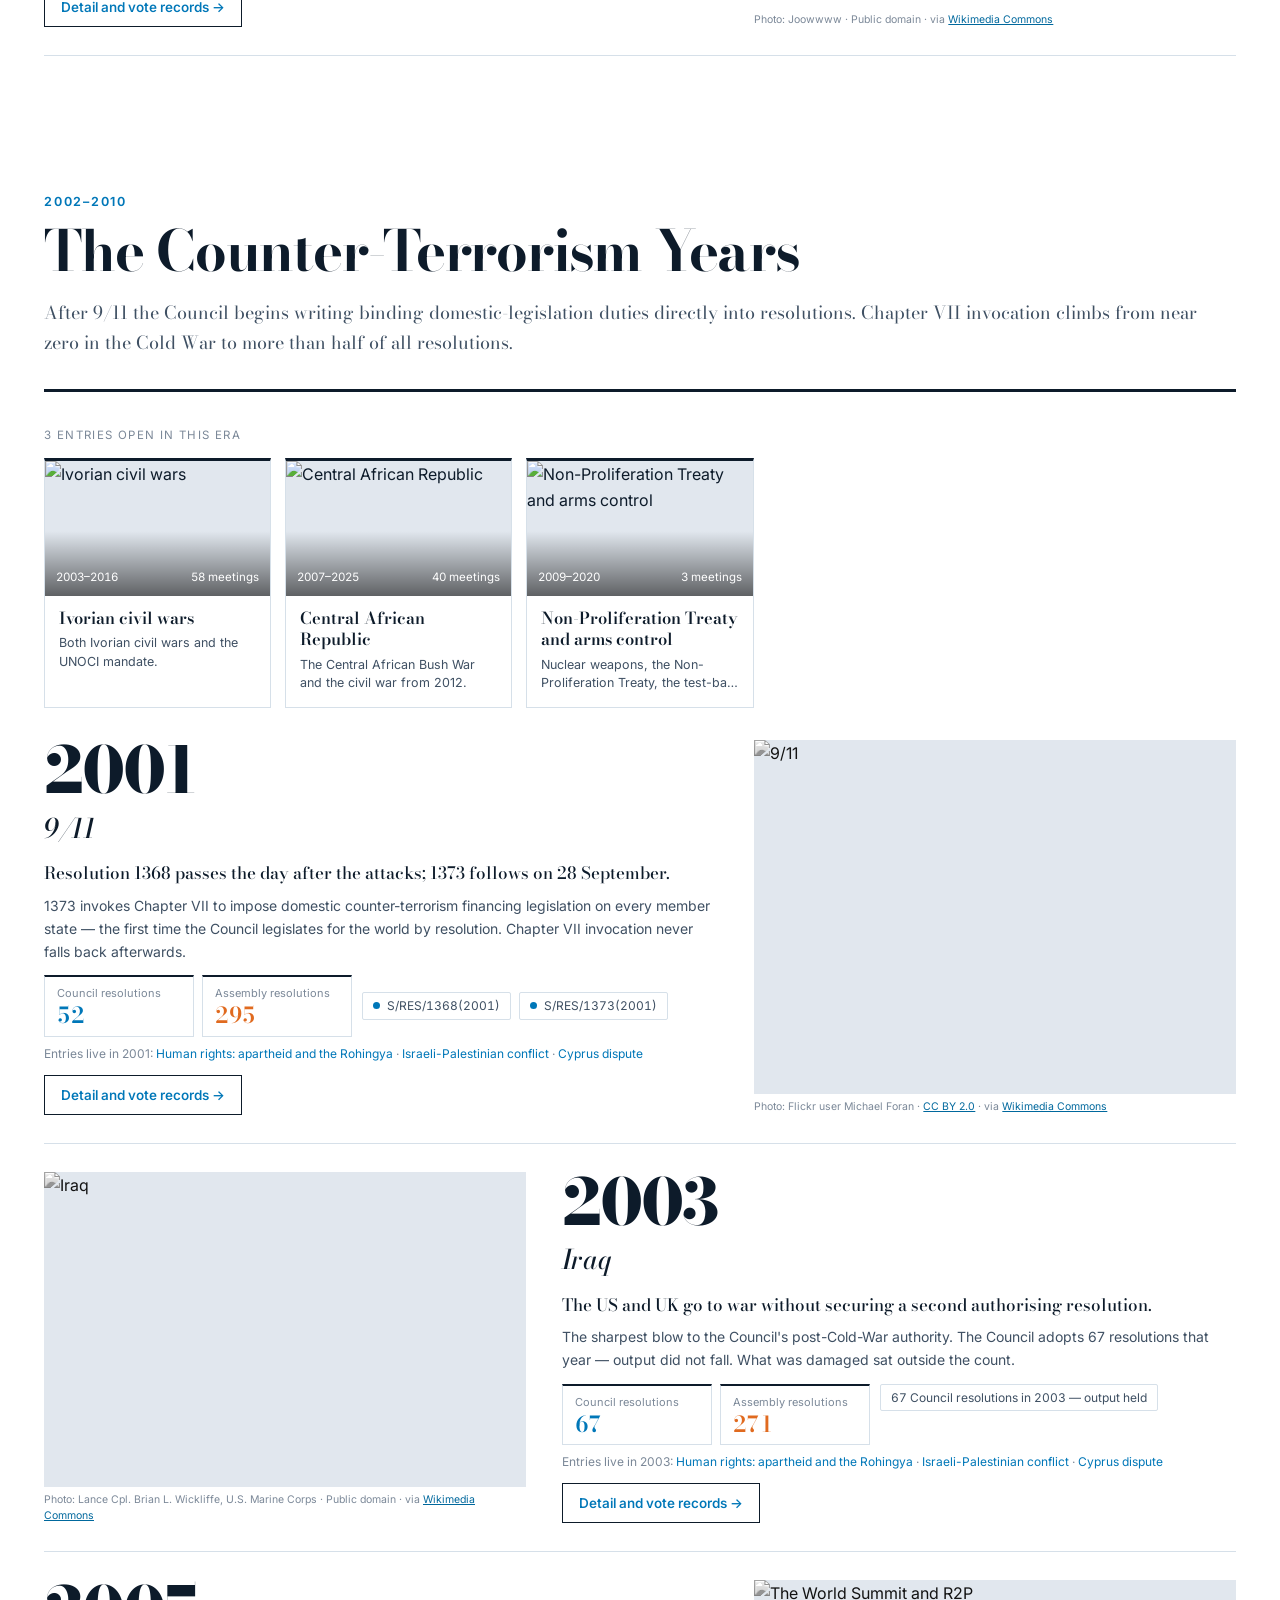
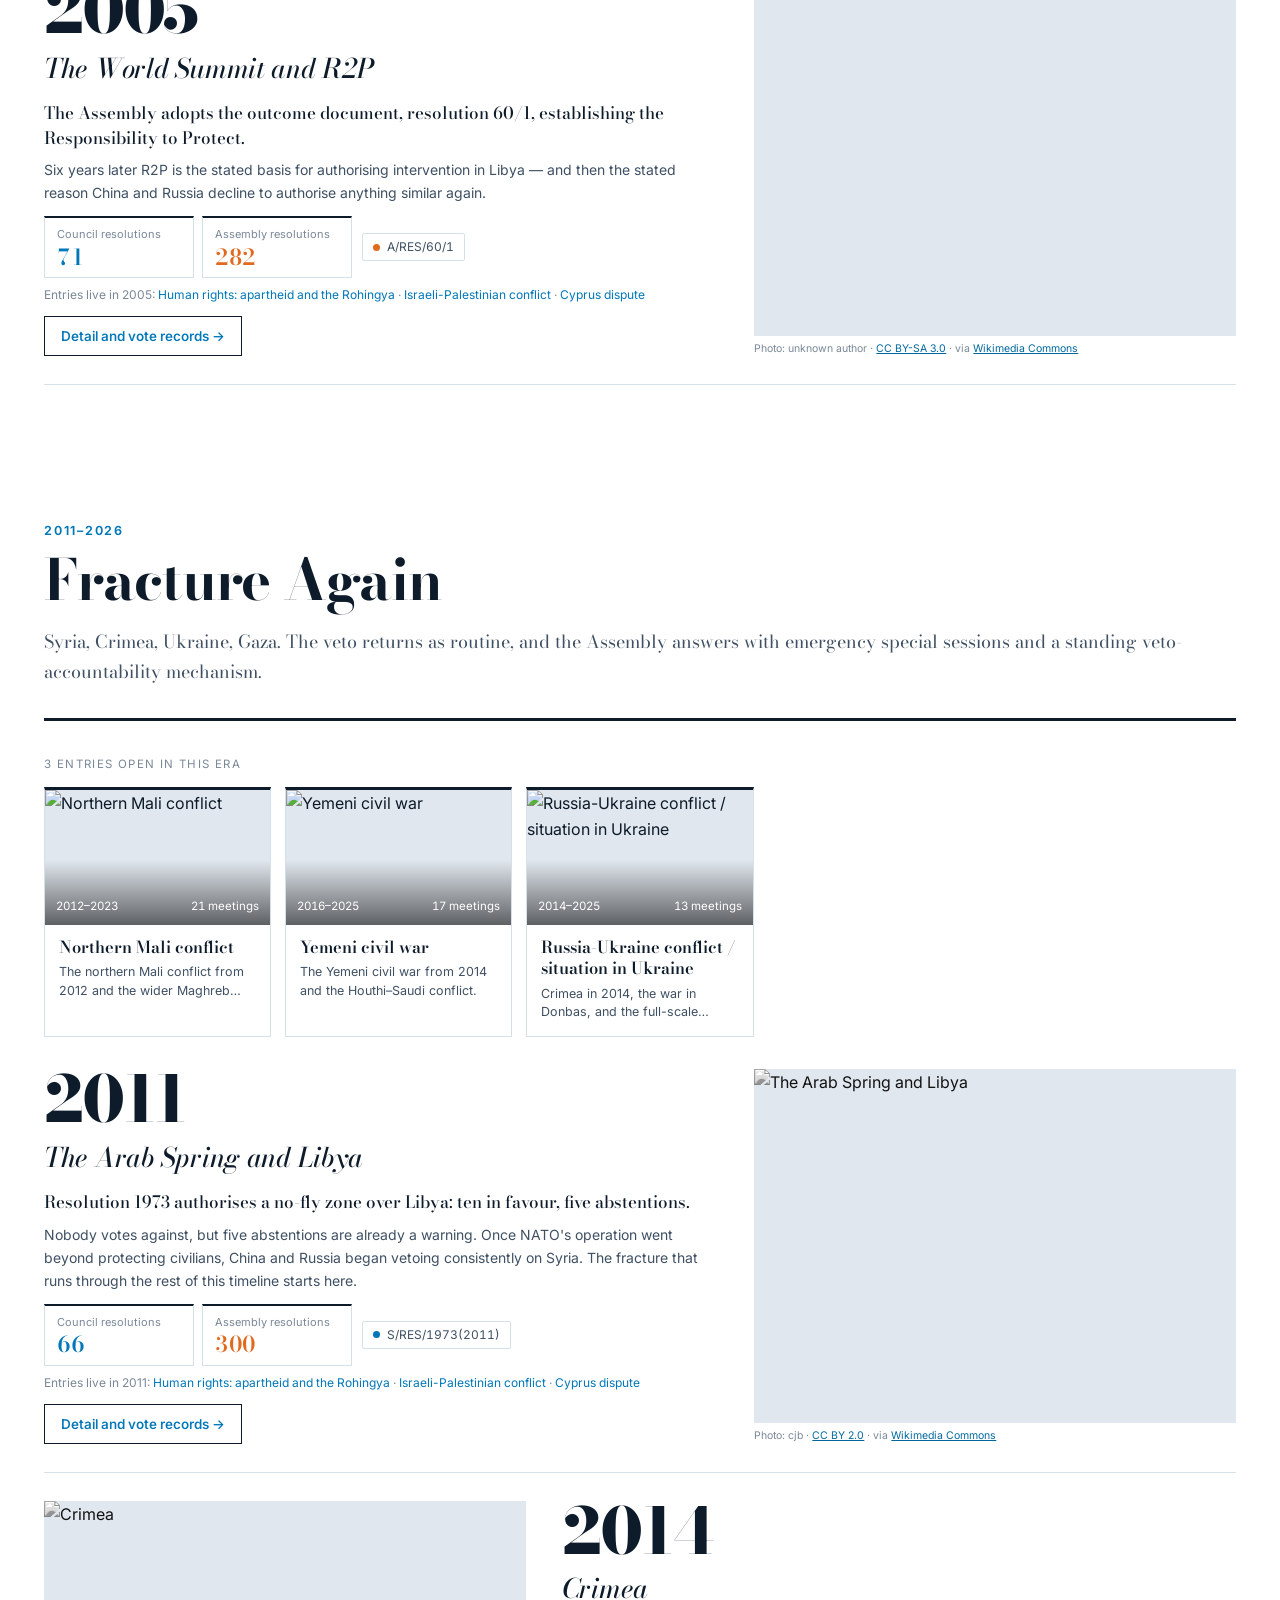
==== commit 705dccac: "Restyle: horseshoe mark and Bodoni display type on a white page Every Council vote of the current ye" ====
--- a/index.html
+++ b/index.html
@@ -50,26 +50,25 @@
    breaks. Beside the photograph the text column is 1.6/2.6 of the row. */
 .open { container-type: inline-size; }
 .open h1 {
-  font-size: min(80px, 7.8cqi); font-weight: 800;
+  font-size: min(84px, 7.8cqi); font-weight: 500;
   line-height: 1.0; letter-spacing: -.028em; margin: 0 0 28px; max-width: 28ch;
 }
-.open h1 em { font-style: italic; font-weight: 500; color: var(--series-1); }
+.open h1 em { font-style: italic; font-weight: 500; color: var(--seat); }
 html[lang="zh-CN"] .open h1 em { font-style: normal; }
 /* Chinese glyphs are square and wide: at the Latin size the first line breaks before its last two characters. */
 html[lang="zh-CN"] .open h1 { font-size: min(64px, 9.6cqi); line-height: 1.15; }
 .open .eyebrow { color: var(--series-1); font-weight: 600; }
-.open p { font-family: var(--serif); }
+.open p { font-family: var(--font); }
 
 /* The photograph beside the headline, toned to the UN blue: a grey print
    multiplied over the brand's pale blue. */
 .heroshot { margin: 0; min-width: 0; }
-.heroshot .tone { background: #8fcdef; aspect-ratio: 4 / 5; max-height: 440px; width: 100%; overflow: hidden; }
+.heroshot .tone { background: var(--grid); aspect-ratio: 4 / 5; max-height: 440px; width: 100%; overflow: hidden; }
 .heroshot img { width: 100%; height: 100%; object-fit: cover; display: block;
-  filter: grayscale(1) contrast(1.1); mix-blend-mode: multiply; }
+  filter: grayscale(1) contrast(1.12); }
 .heroshot figcaption { font-size: 12px; line-height: 1.5; color: var(--text-secondary); margin-top: 9px; }
 .heroshot .credit { padding: 3px 0 0; }
-:root[data-theme="dark"] .heroshot .tone { background: #0b3a5e; }
-:root[data-theme="dark"] .heroshot img { mix-blend-mode: screen; opacity: .9; }
+:root[data-theme="dark"] .heroshot img { opacity: .9; }
 @media (prefers-color-scheme: dark) {
   :root:where(:not([data-theme="light"])) .heroshot .tone { background: #0b3a5e; }
   :root:where(:not([data-theme="light"])) .heroshot img { mix-blend-mode: screen; opacity: .9; }
--- a/assets/style.css
+++ b/assets/style.css
@@ -12,7 +12,7 @@
    serif display type (Fraunces; Noto Serif SC for Chinese), a pale UN-blue
    page, white panels, deep-blue rules instead of rounded shadows, and red
    kept for the one thing it means — a vote against or a veto. */
-@import url('https://fonts.googleapis.com/css2?family=Fraunces:ital,opsz,wght@0,9..144,400..800;1,9..144,400..600&family=Noto+Serif+SC:wght@500;700&display=swap');
+@import url('https://fonts.googleapis.com/css2?family=Bodoni+Moda:ital,opsz,wght@0,6..96,400..800;1,6..96,400..700&family=Inter:wght@400;500;600;700&family=IBM+Plex+Mono:wght@400;500;600&family=Noto+Serif+SC:wght@500;700&display=swap');
 
 :root {
   color-scheme: light;
@@ -668,3 +668,76 @@
 a.ecard .pic .n { border-radius: 0; }
 .ehero .pic { border-radius: 0; border-color: var(--rule-soft); }
 footer.site { border-top: 3px solid var(--rule); }
+
+/* ============================================================ horseshoe ===
+   The look chosen 2026-10-31, layered over the editorial rules above. White
+   page, UN deep blue and one red; display type in Bodoni Moda (a high-contrast
+   Didone, for the weight of an eighty-year record), labels in tracked capitals,
+   document symbols and tallies in IBM Plex Mono, body in Inter. The horseshoe
+   of seats (horseshoe() in common.js) is the recurring mark. */
+:root {
+  --font: Inter, system-ui, -apple-system, "Segoe UI", "PingFang SC", "Hiragino Sans GB",
+          "Microsoft YaHei", "Noto Sans CJK SC", sans-serif;
+  --serif: "Bodoni Moda", "Noto Serif SC", "Source Han Serif SC", "Songti SC", Georgia, serif;
+  --mono: "IBM Plex Mono", ui-monospace, "SF Mono", Menlo, Consolas, monospace;
+  --ink: #0d1b2a;
+  --seat: #00689d;
+}
+:root[data-theme="light"] {
+  --plane: #ffffff;
+  --surface-1: #ffffff;
+  --rule: #0d1b2a;
+  --rule-soft: #d6e0e9;
+  --hdr-bg: #ffffff;
+  --hdr-stripe: #0d1b2a;
+  --hdr-fg: #0d1b2a;
+  --hdr-fg-2: #5b6672;
+  --hdr-hover: transparent;
+  --hdr-ctl: transparent;
+  --hdr-ctl-line: #c3ccd6;
+}
+:root[data-theme="dark"] { --ink: #eef4f9; --seat: #2baeea; --hdr-stripe: #2e465c; }
+
+/* the bar: white, one ink rule under it, the wordmark in spaced capitals */
+header.site { box-shadow: inset 0 -1px 0 var(--hdr-stripe); }
+.nav { height: 66px; padding-bottom: 1px; }
+.brand { gap: 13px; font-family: var(--serif); font-size: 20px; font-weight: 700; color: var(--ink);
+  letter-spacing: .3em; text-transform: uppercase; }
+.brand svg.hs { width: 46px; height: 28px; }
+.nav a.tab { font-size: 11.5px; font-weight: 500; letter-spacing: .18em; text-transform: uppercase; }
+html[lang="zh-CN"] .nav a.tab { font-size: 14px; letter-spacing: .06em; }
+.nav a.tab svg.ic { display: none; }
+.nav a.tab[aria-current="page"] { box-shadow: inset 0 -2px 0 var(--seat); font-weight: 600; }
+.langlink { font-family: var(--mono); }
+
+/* type */
+h1, h2, h3 { font-weight: 500; }
+h1 { font-size: 46px; line-height: 1.05; letter-spacing: -.02em; }
+h2 { font-size: 27px; letter-spacing: -.01em; }
+html[lang="zh-CN"] h1, html[lang="zh-CN"] h2, html[lang="zh-CN"] h3 { font-weight: 700; }
+html[lang="zh-CN"] h1 { font-size: 40px; line-height: 1.2; }
+h2[data-ic]::before { display: none; }
+.tile .k, .eyebrow, .callout .cap, details.tableview summary { letter-spacing: .14em; text-transform: uppercase; font-size: 11.5px; }
+html[lang="zh-CN"] .tile .k { letter-spacing: .04em; font-size: 13px; }
+.tile .k[data-ic]::before { display: none; }
+.tile .v { font-weight: 500; font-size: 40px; }
+code, .mono, td.num, span.num { font-family: var(--mono); }
+
+/* panels: an ink rule on top, hairlines elsewhere */
+.card, .tile, a.cardlink, a.ecard { border-top: 2px solid var(--rule); }
+.card { border-left: 0; border-right: 0; border-bottom: 1px solid var(--rule-soft); padding-left: 0; padding-right: 0; }
+.tile { border-left: 0; border-right: 0; border-bottom: 0; padding-left: 0; }
+.tiles { gap: 28px; }
+.seg button[aria-pressed="true"], .subnav a[aria-current="page"] { box-shadow: inset 0 -2px 0 var(--seat); }
+footer.site { border-top: 1px solid var(--rule); letter-spacing: .04em; }
+
+/* photographs: black and white, for the archive */
+a.ecard .pic img, .ehero .pic img, .node img { filter: grayscale(1) contrast(1.06); }
+
+/* the horseshoe */
+svg.hs { display: block; width: 100%; height: auto; overflow: visible; }
+svg.hs .y { fill: var(--seat); }
+svg.hs .a { fill: var(--surface-1); stroke: var(--seat); stroke-width: 2.2; }
+svg.hs .n { fill: var(--against); }
+svg.hs .x { fill: none; stroke: var(--axis); stroke-width: 1.4; stroke-dasharray: 2 2; }
+main a:not([class]) { color: var(--seat); }
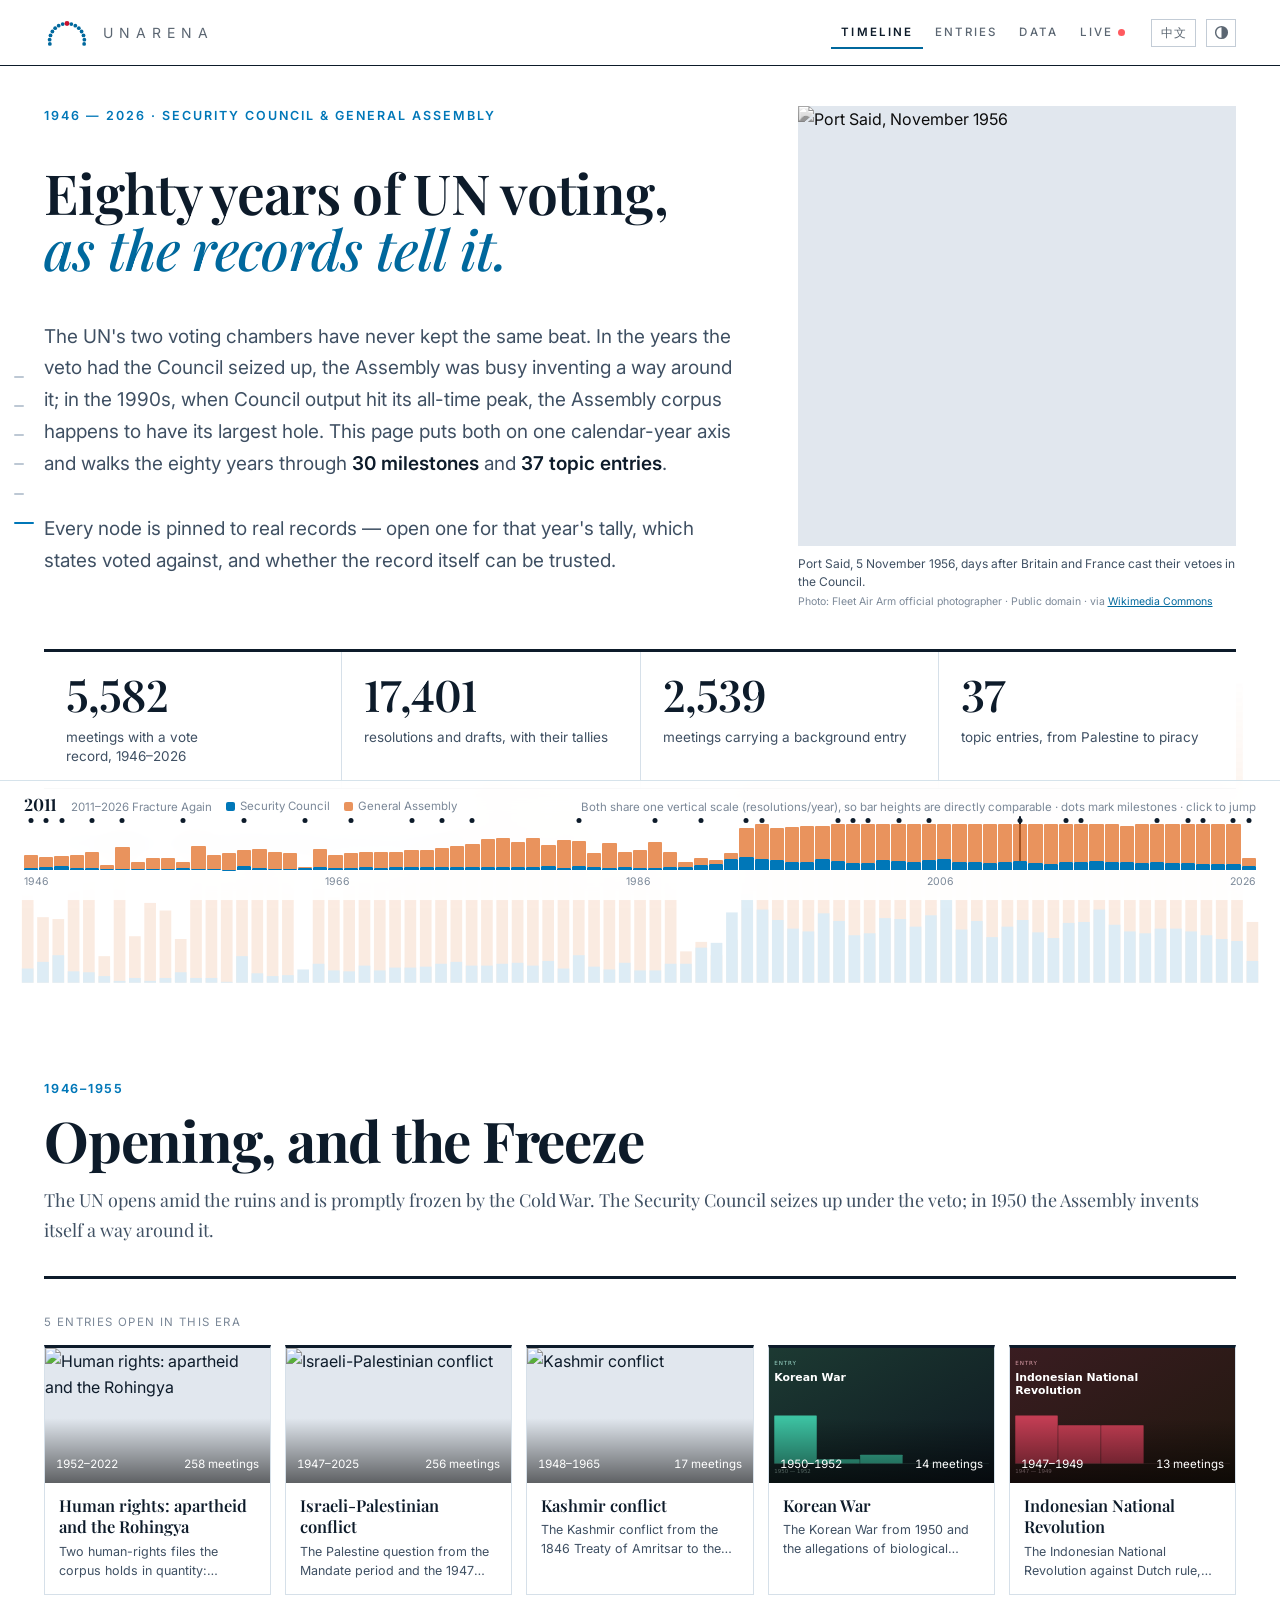
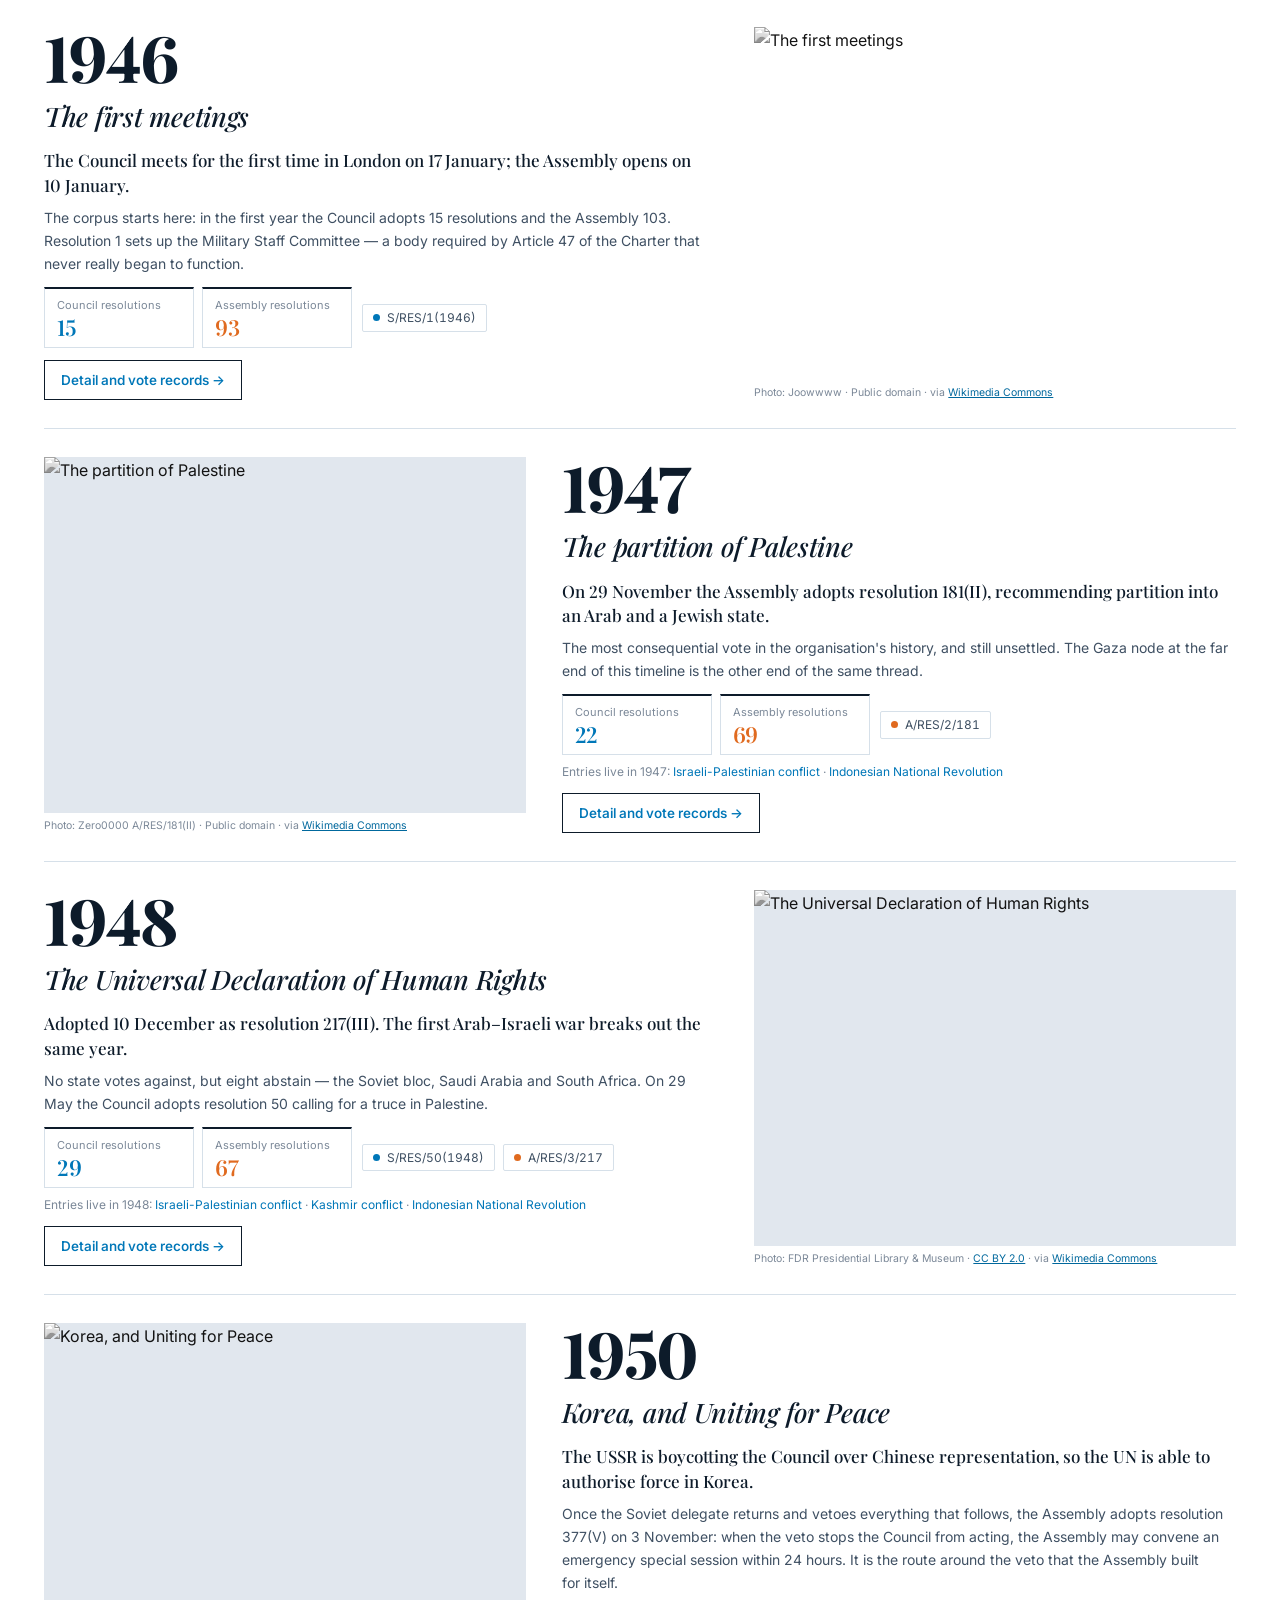
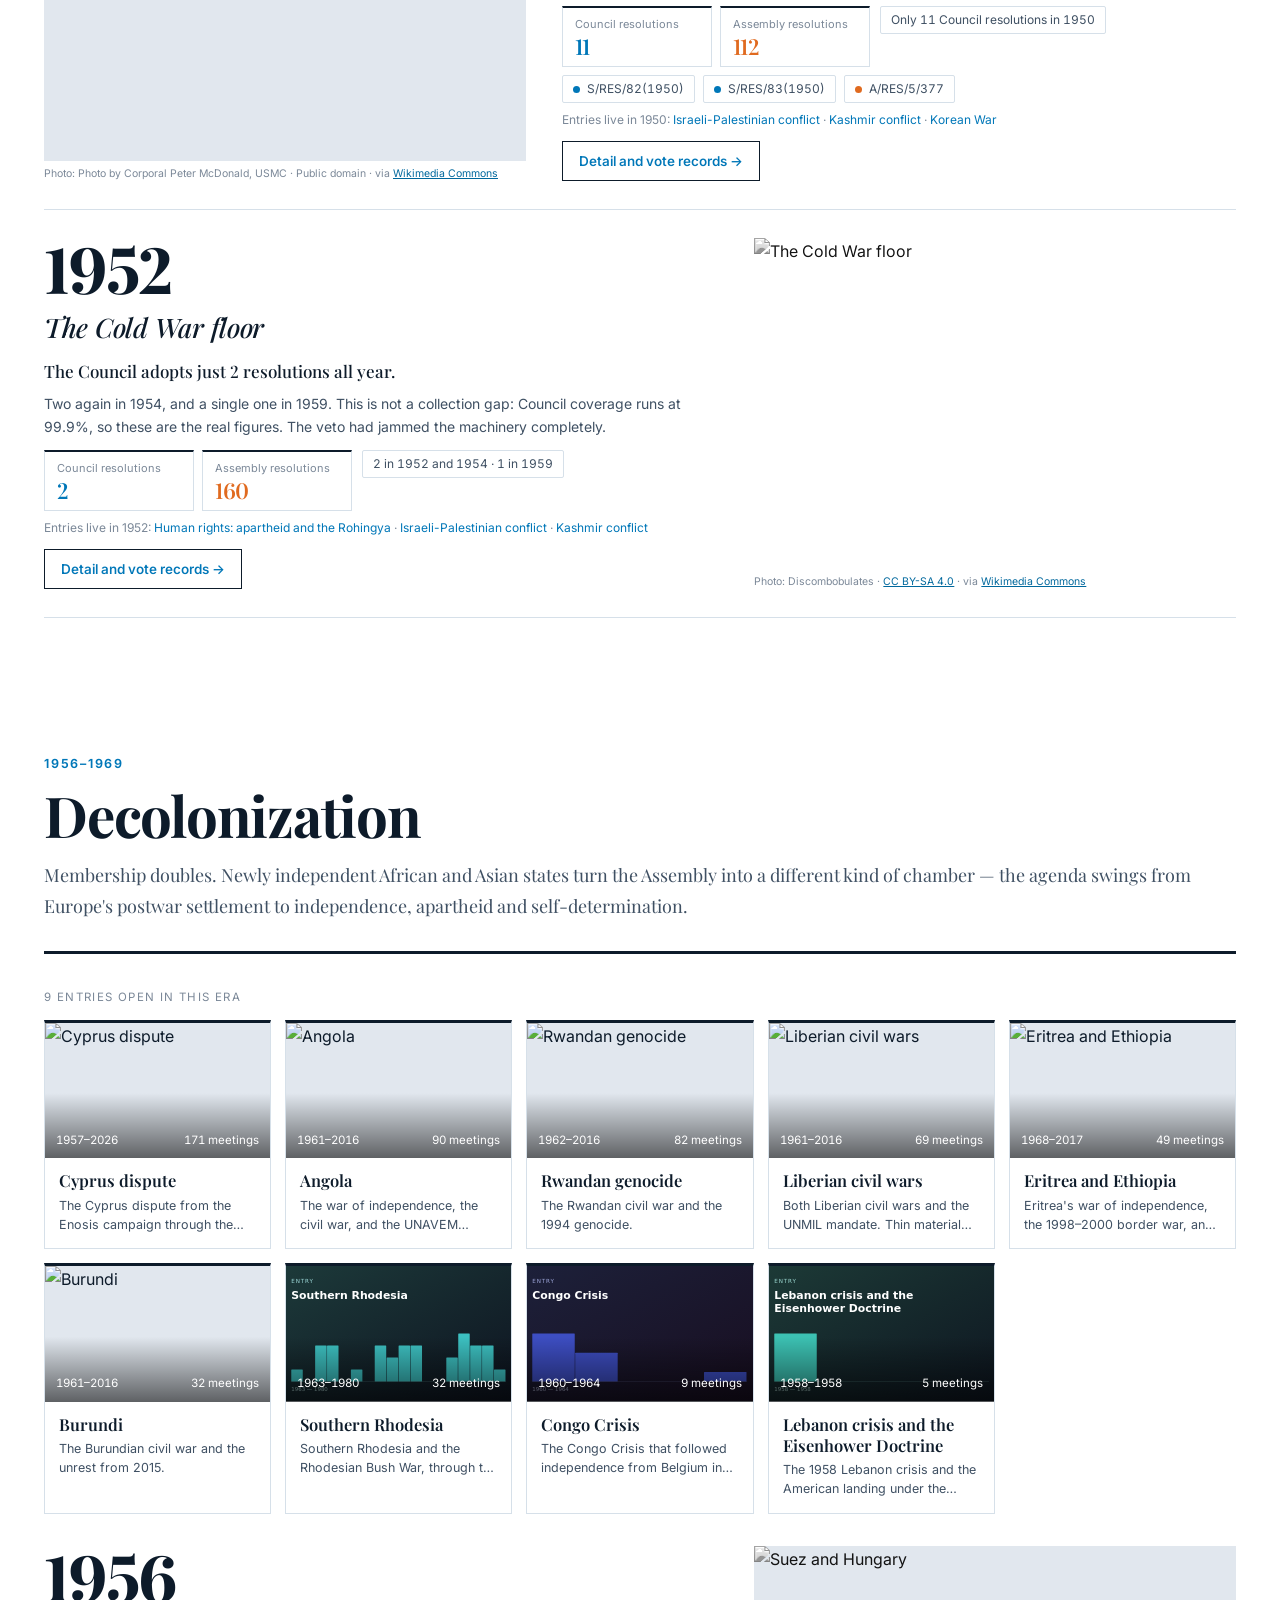
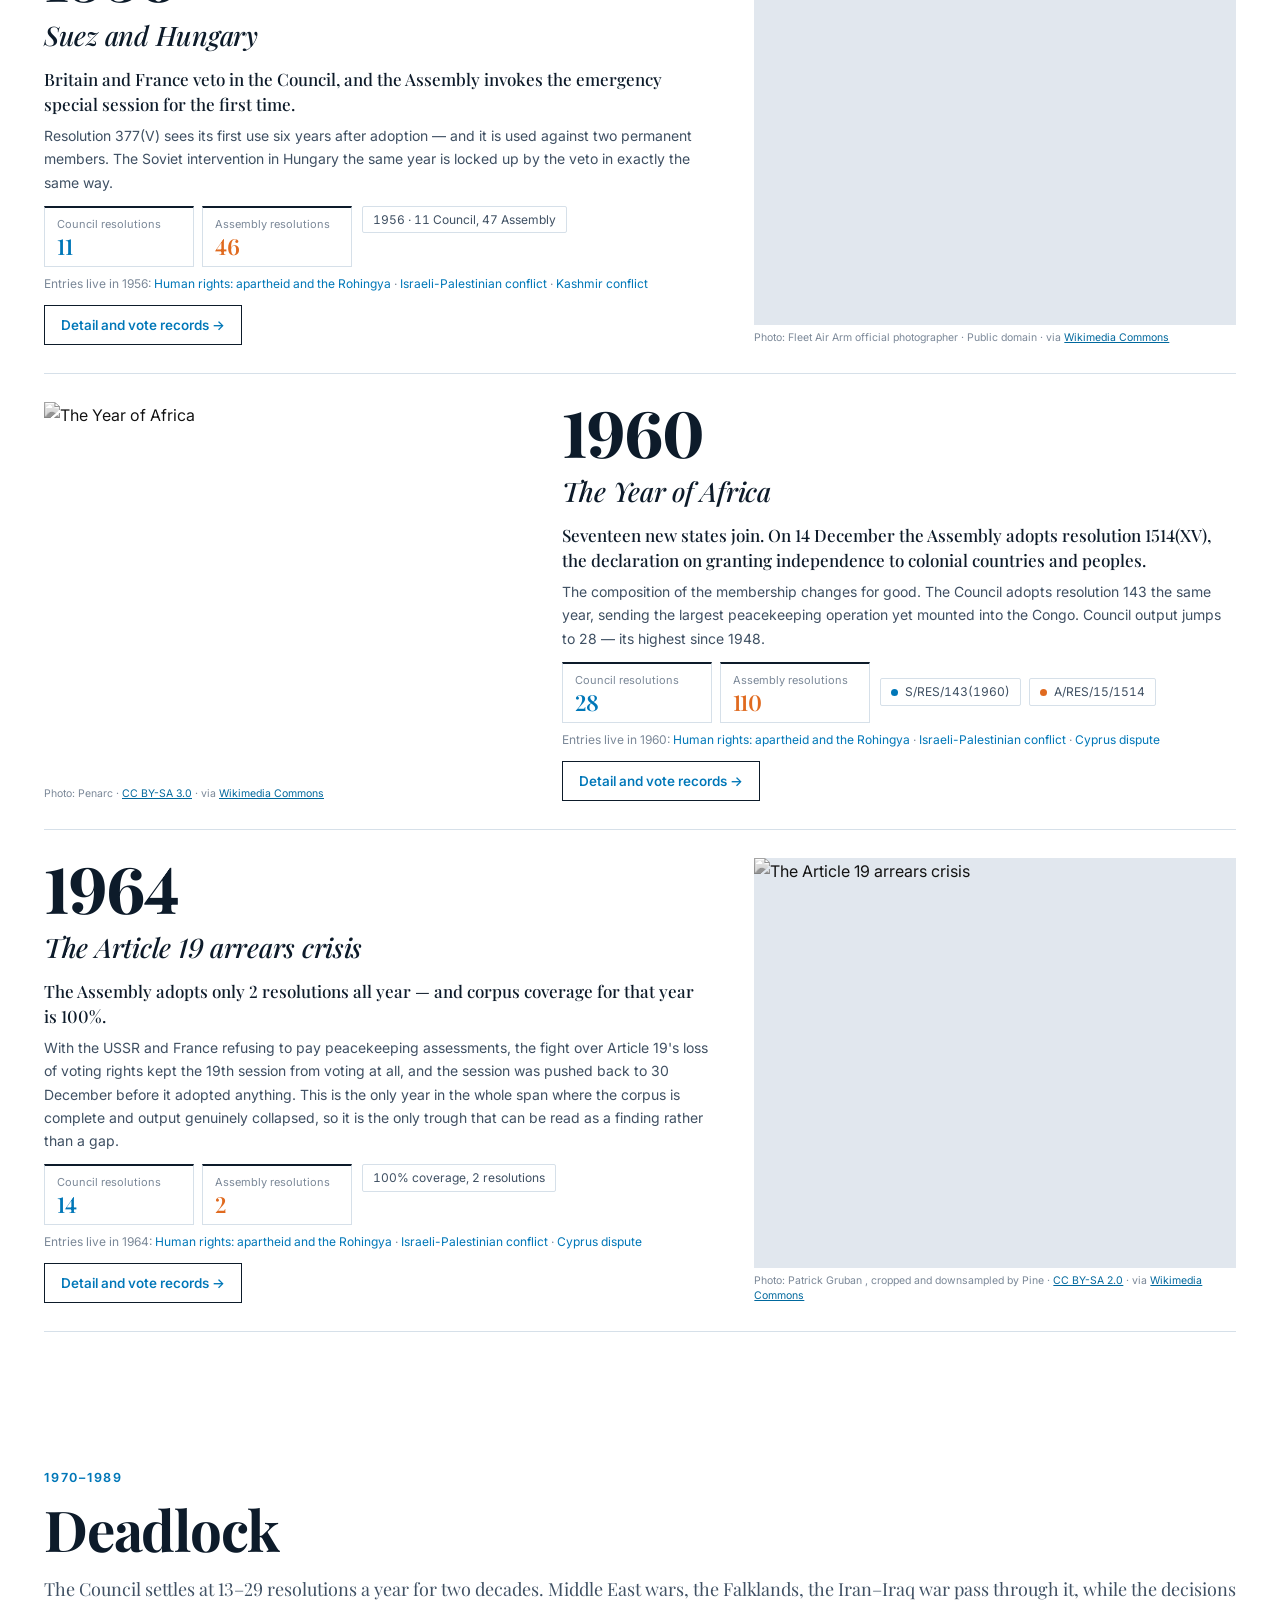
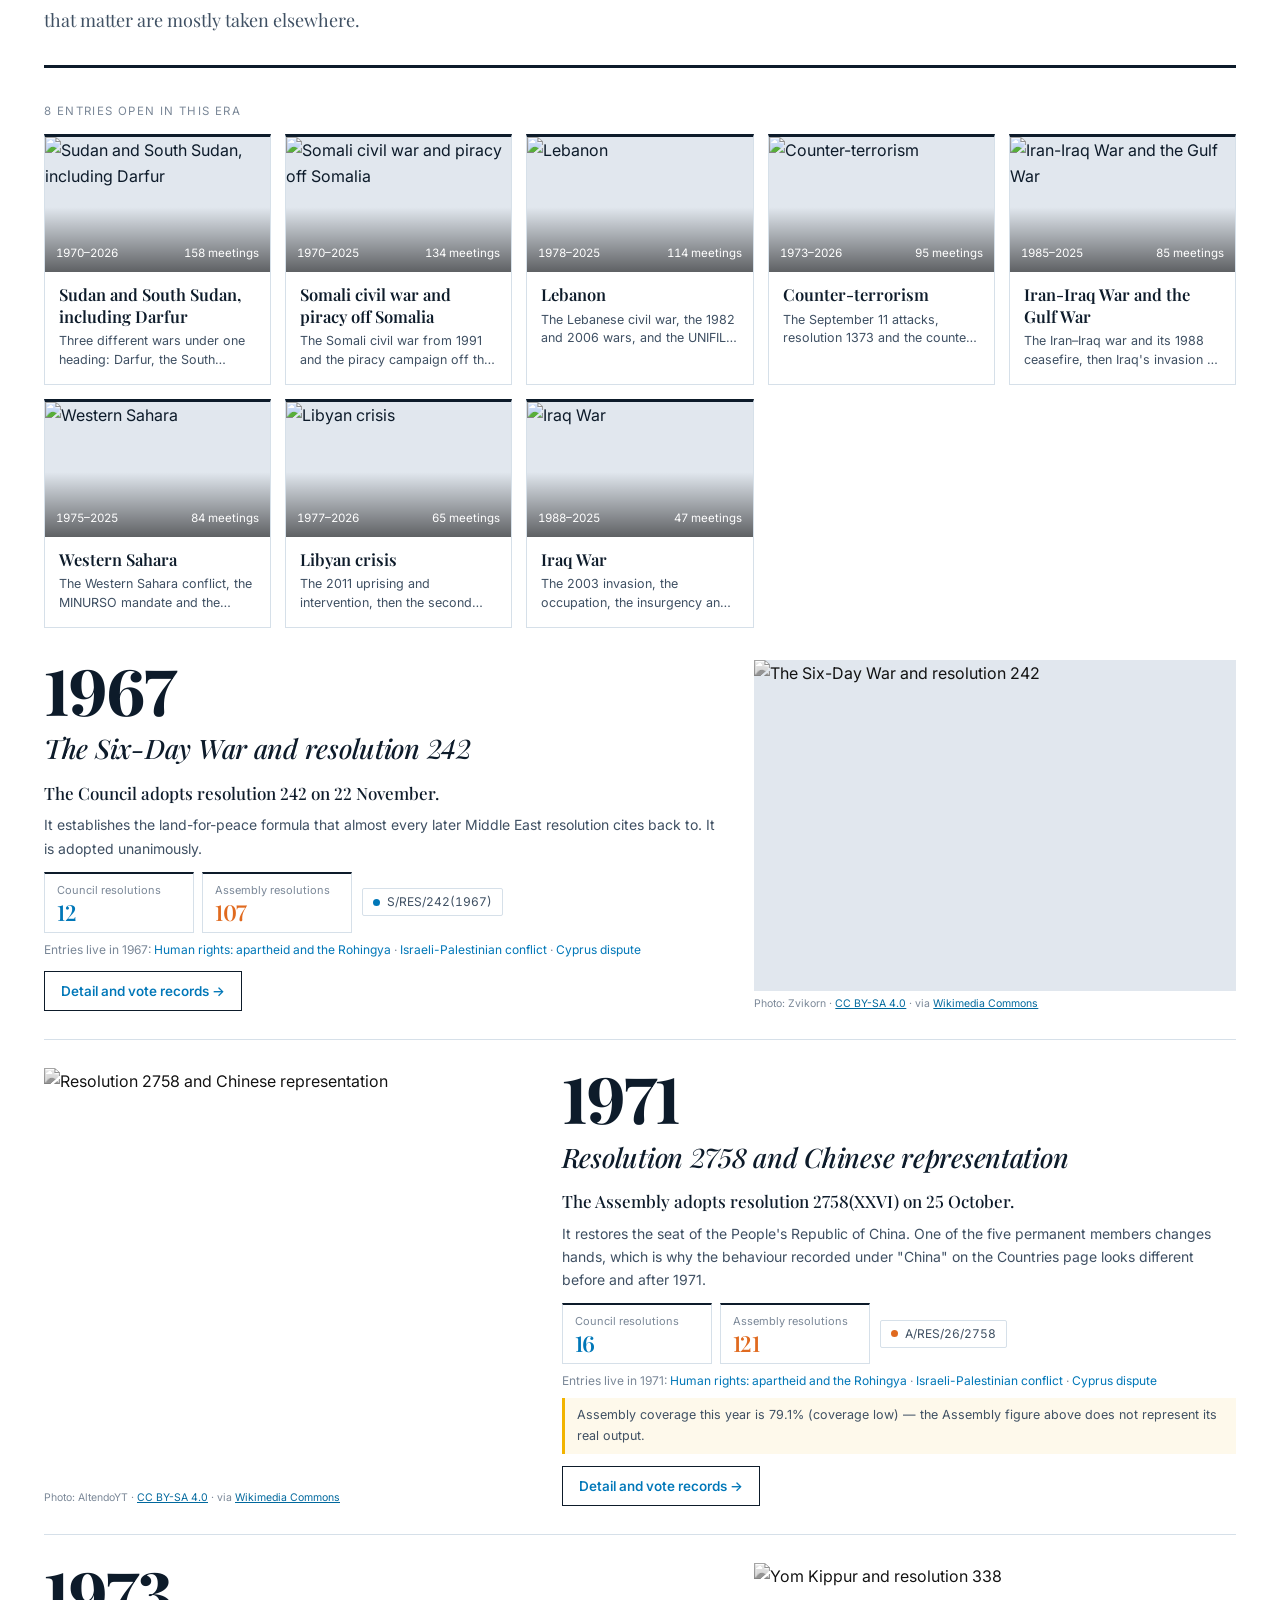
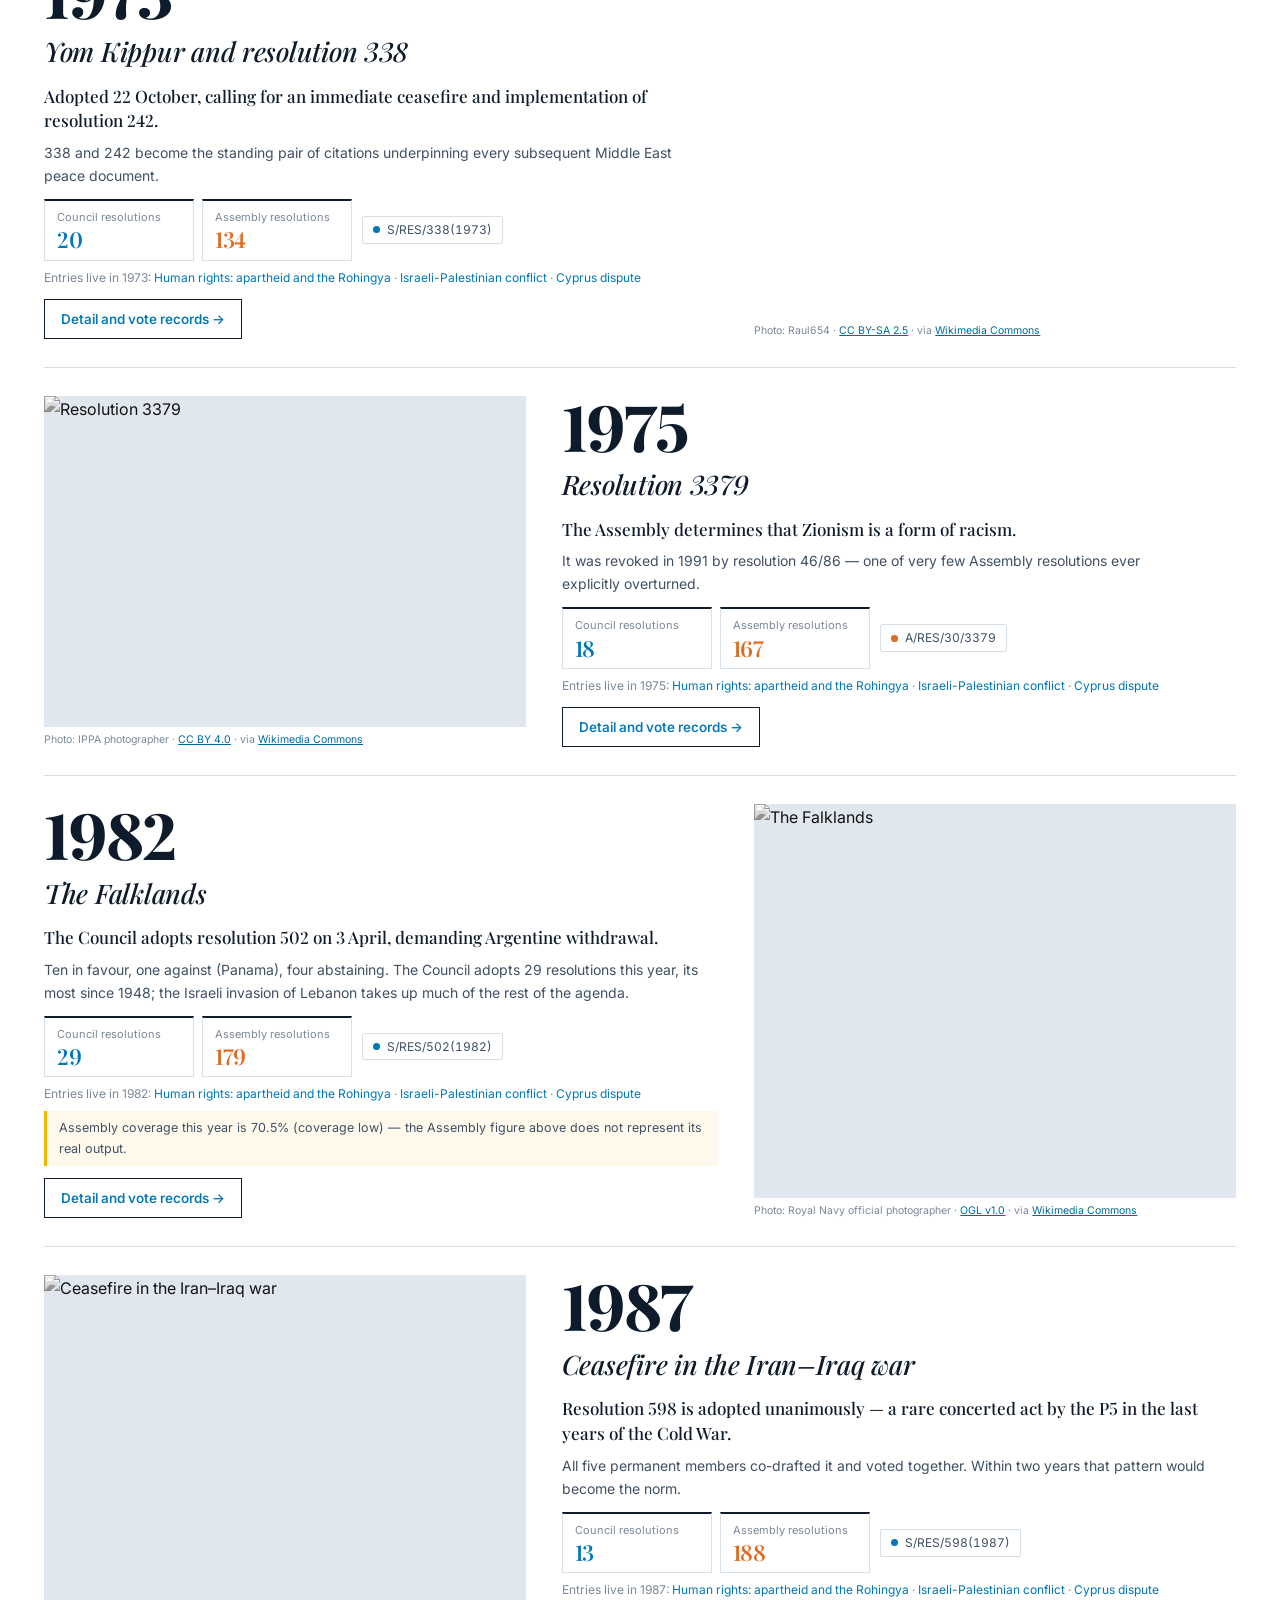
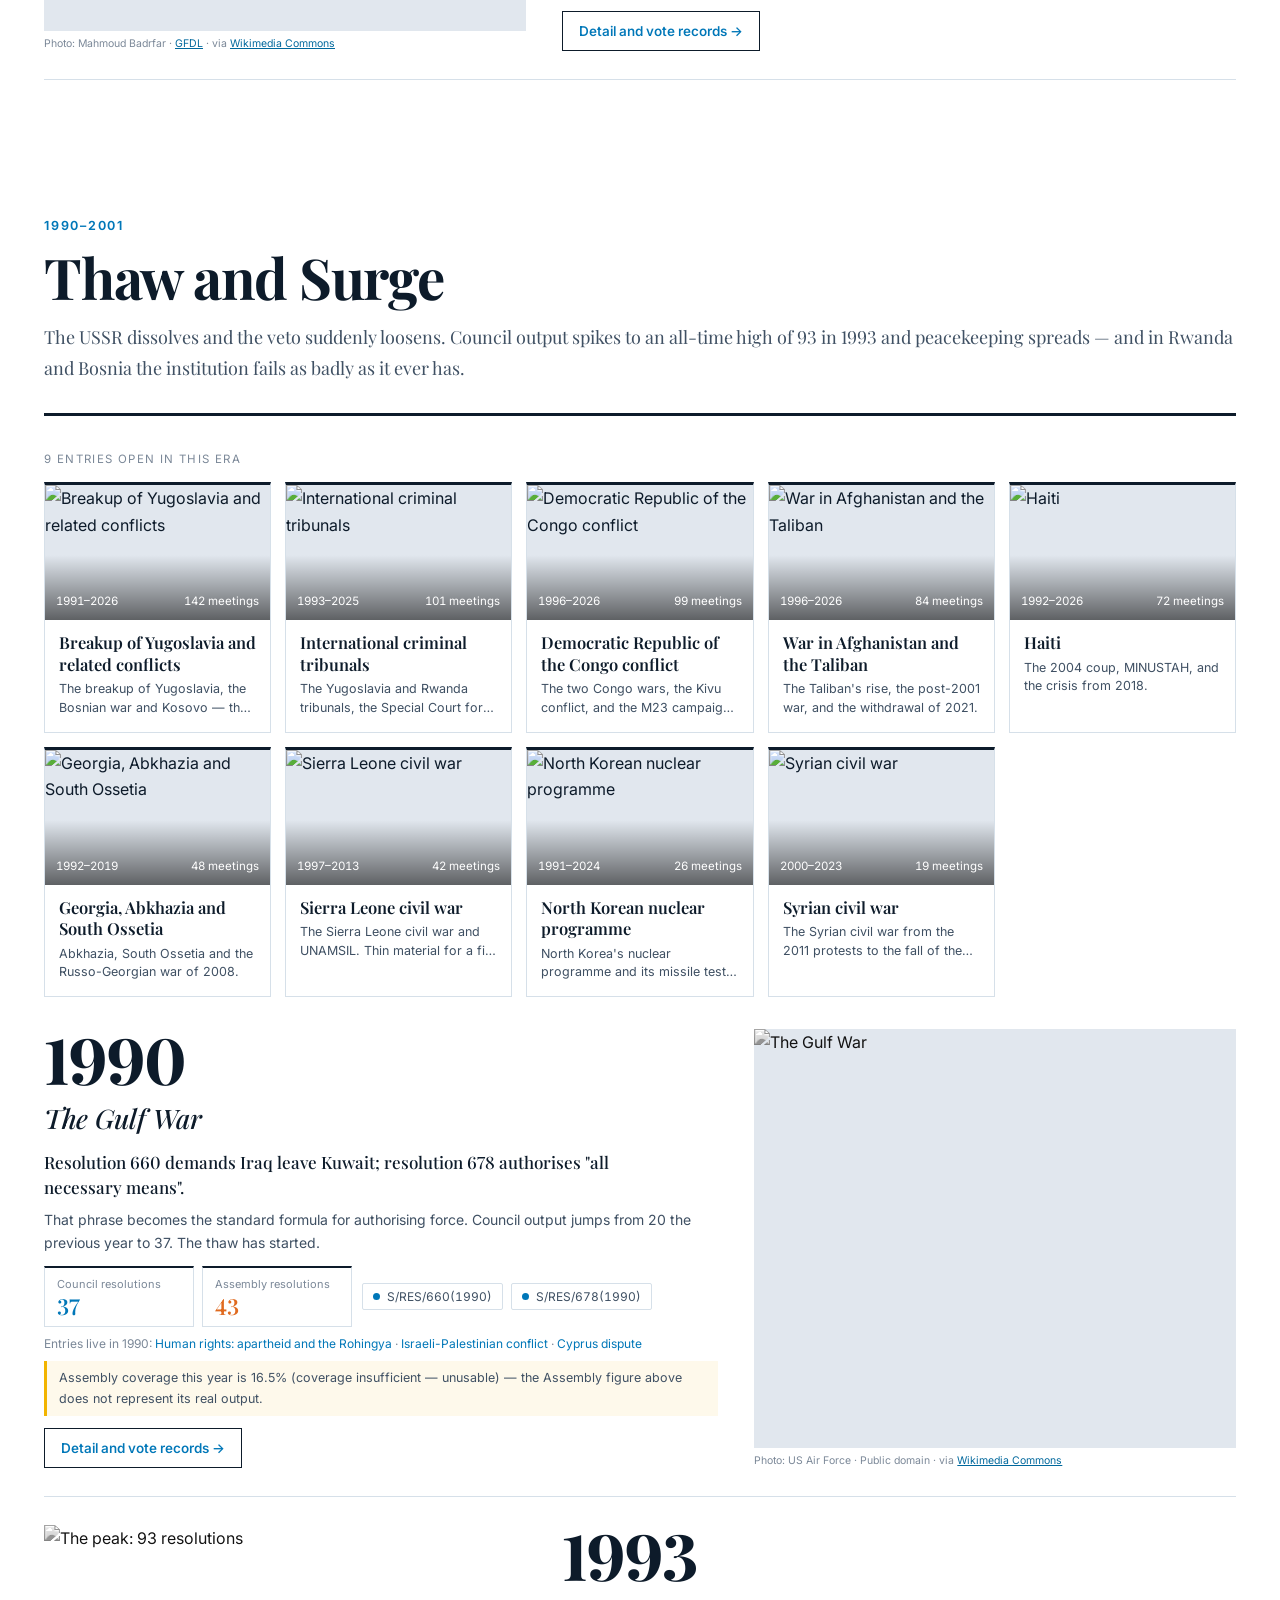
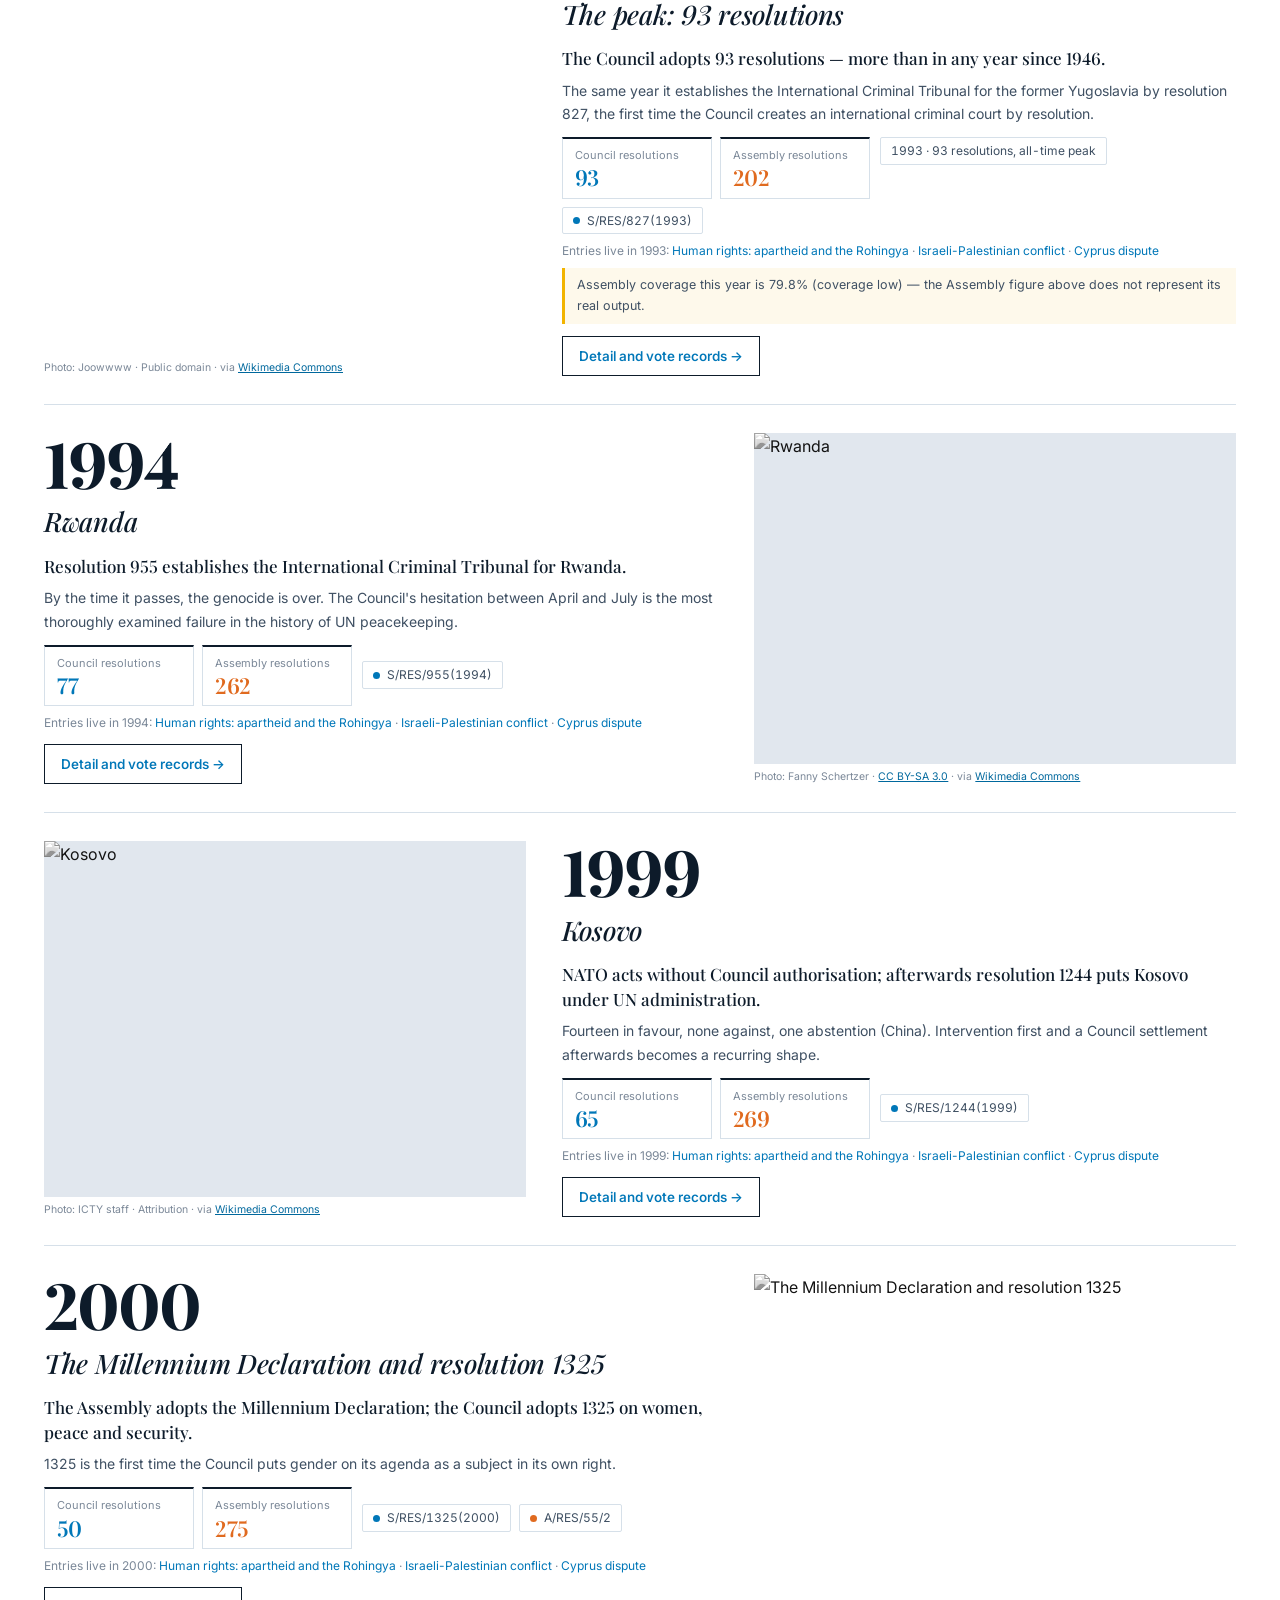
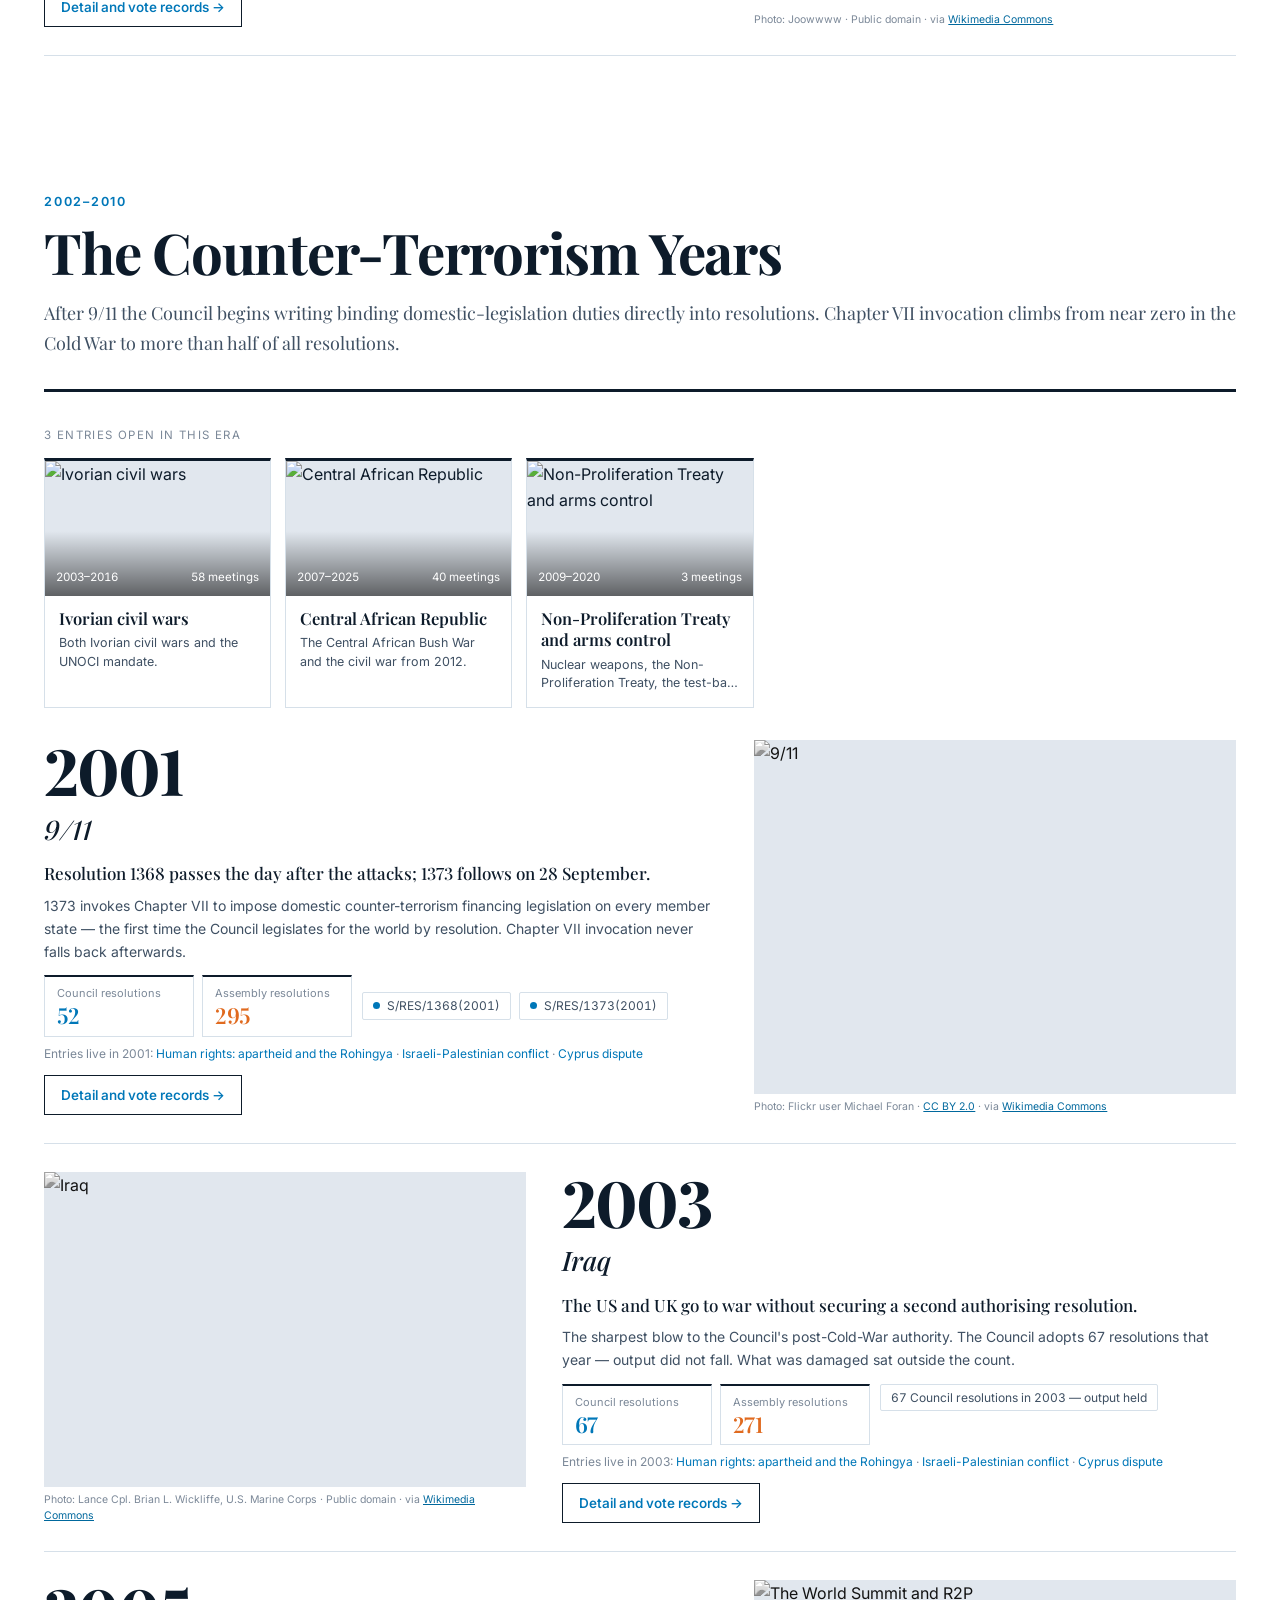
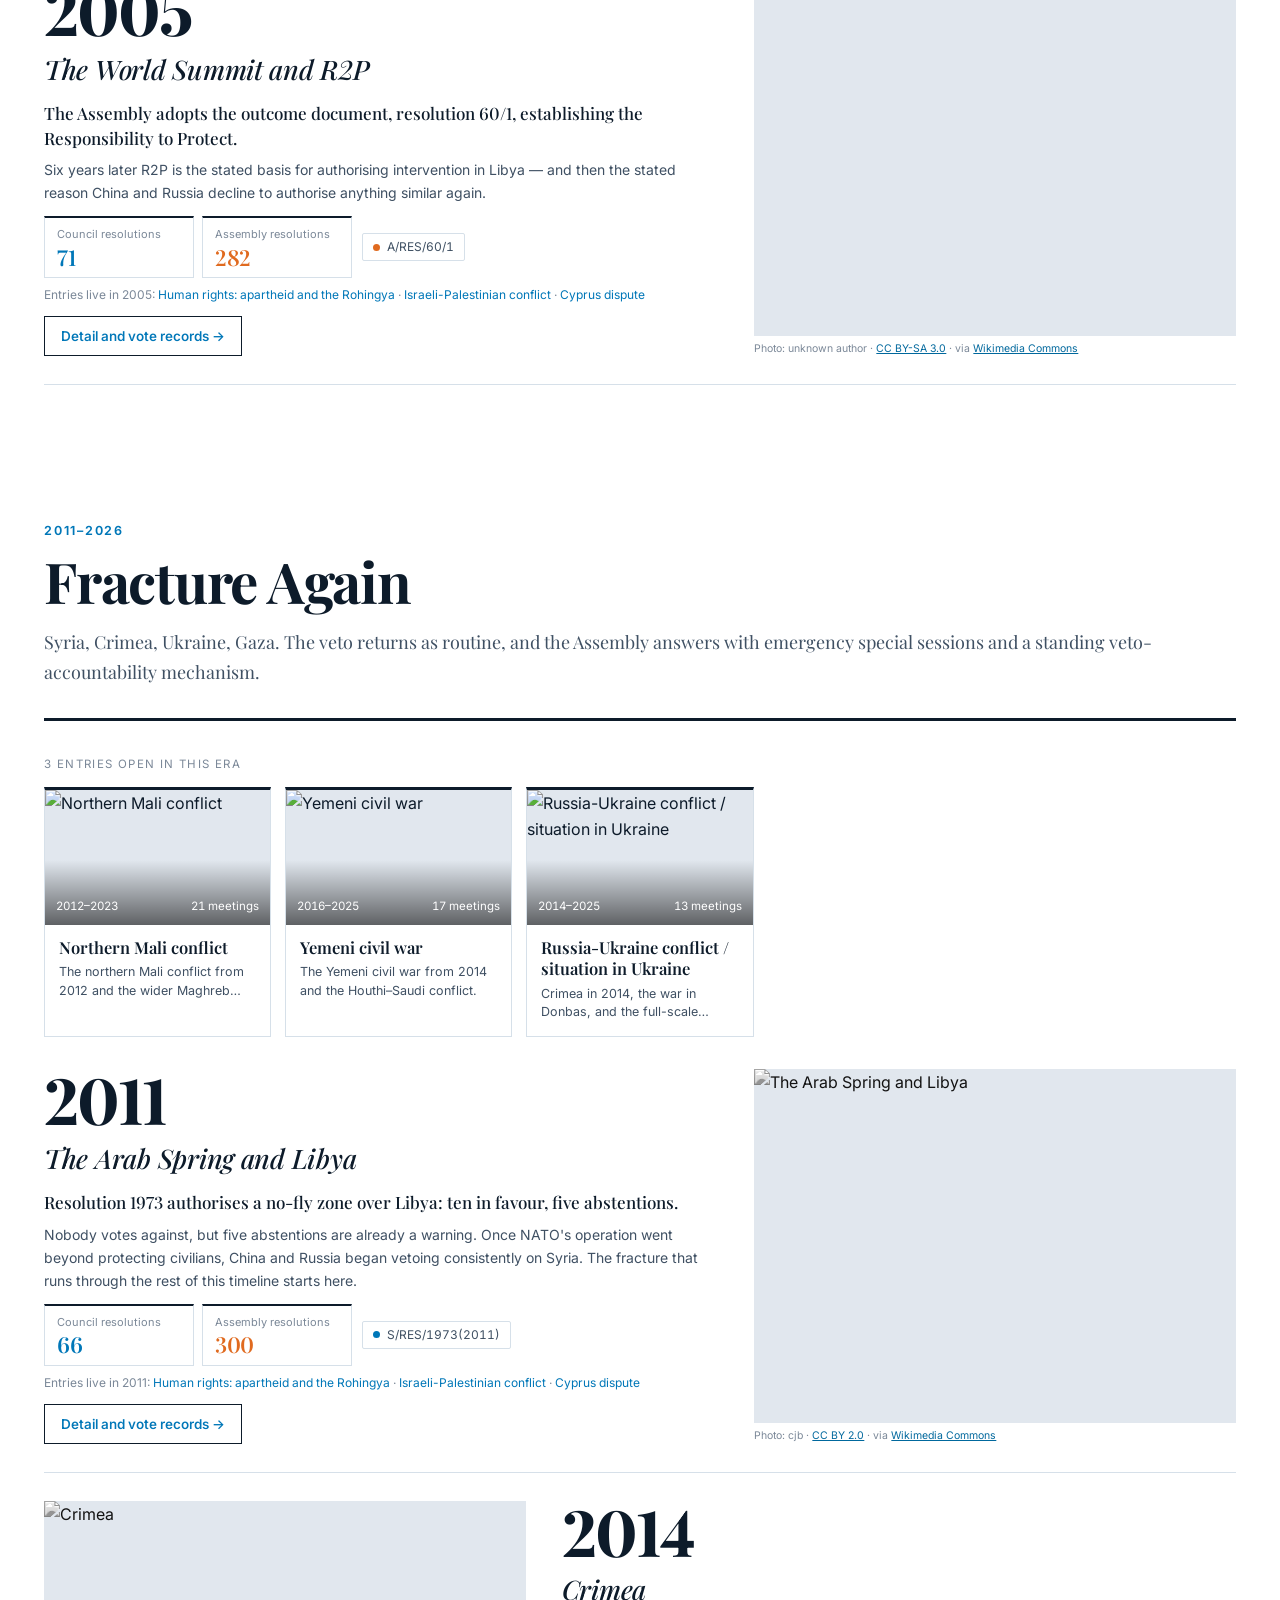
==== commit 0e632fc7: "Display type: Playfair Display instead of Bodoni Moda, whose hairlines thinned out at headline size;" ====
--- a/index.html
+++ b/index.html
@@ -45,13 +45,13 @@
    first is 26 characters, so a narrower measure breaks "voting," onto a line
    of its own. */
 /* The headline is two deliberate lines, and the first ("Eighty years of UN
-   voting,") is about 11.8 em wide in Fraunces 800: the size is set from the
+   voting,") is about 11.8 em wide in Playfair 600: the size is set from the
    width of the column it sits in (a container unit), so that line never
    breaks. Beside the photograph the text column is 1.6/2.6 of the row. */
 .open { container-type: inline-size; }
 .open h1 {
-  font-size: min(84px, 7.8cqi); font-weight: 500;
-  line-height: 1.0; letter-spacing: -.028em; margin: 0 0 28px; max-width: 28ch;
+  font-size: min(80px, 7.6cqi); font-weight: 600;
+  line-height: 1.0; letter-spacing: -.012em; margin: 0 0 28px; max-width: 28ch;
 }
 .open h1 em { font-style: italic; font-weight: 500; color: var(--seat); }
 html[lang="zh-CN"] .open h1 em { font-style: normal; }
--- a/assets/style.css
+++ b/assets/style.css
@@ -12,7 +12,7 @@
    serif display type (Fraunces; Noto Serif SC for Chinese), a pale UN-blue
    page, white panels, deep-blue rules instead of rounded shadows, and red
    kept for the one thing it means — a vote against or a veto. */
-@import url('https://fonts.googleapis.com/css2?family=Bodoni+Moda:ital,opsz,wght@0,6..96,400..800;1,6..96,400..700&family=Inter:wght@400;500;600;700&family=IBM+Plex+Mono:wght@400;500;600&family=Noto+Serif+SC:wght@500;700&display=swap');
+@import url('https://fonts.googleapis.com/css2?family=Playfair+Display:ital,wght@0,400..800;1,400..700&family=Inter:wght@400;500;600;700&family=IBM+Plex+Mono:wght@400;500;600&family=Noto+Serif+SC:wght@500;700&display=swap');
 
 :root {
   color-scheme: light;
@@ -671,14 +671,15 @@
 
 /* ============================================================ horseshoe ===
    The look chosen 2026-10-31, layered over the editorial rules above. White
-   page, UN deep blue and one red; display type in Bodoni Moda (a high-contrast
-   Didone, for the weight of an eighty-year record), labels in tracked capitals,
+   page, UN deep blue and one red; display type in Playfair Display (a Didone with
+   sturdier hairlines than Bodoni, which thinned out to unreadable at headline
+   size), labels in tracked capitals,
    document symbols and tallies in IBM Plex Mono, body in Inter. The horseshoe
    of seats (horseshoe() in common.js) is the recurring mark. */
 :root {
   --font: Inter, system-ui, -apple-system, "Segoe UI", "PingFang SC", "Hiragino Sans GB",
           "Microsoft YaHei", "Noto Sans CJK SC", sans-serif;
-  --serif: "Bodoni Moda", "Noto Serif SC", "Source Han Serif SC", "Songti SC", Georgia, serif;
+  --serif: "Playfair Display", "Noto Serif SC", "Source Han Serif SC", "Songti SC", Georgia, serif;
   --mono: "IBM Plex Mono", ui-monospace, "SF Mono", Menlo, Consolas, monospace;
   --ink: #0d1b2a;
   --seat: #00689d;
@@ -711,7 +712,9 @@
 .langlink { font-family: var(--mono); }
 
 /* type */
-h1, h2, h3 { font-weight: 500; }
+h1, h2, h3 { font-weight: 600; font-variant-numeric: lining-nums; }
+/* Playfair's default figures are old-style; dates and counts read better lining */
+html { font-feature-settings: "lnum" 1; }
 h1 { font-size: 46px; line-height: 1.05; letter-spacing: -.02em; }
 h2 { font-size: 27px; letter-spacing: -.01em; }
 html[lang="zh-CN"] h1, html[lang="zh-CN"] h2, html[lang="zh-CN"] h3 { font-weight: 700; }
@@ -720,7 +723,7 @@
 .tile .k, .eyebrow, .callout .cap, details.tableview summary { letter-spacing: .14em; text-transform: uppercase; font-size: 11.5px; }
 html[lang="zh-CN"] .tile .k { letter-spacing: .04em; font-size: 13px; }
 .tile .k[data-ic]::before { display: none; }
-.tile .v { font-weight: 500; font-size: 40px; }
+.tile .v { font-weight: 600; font-size: 38px; }
 code, .mono, td.num, span.num { font-family: var(--mono); }
 
 /* panels: an ink rule on top, hairlines elsewhere */
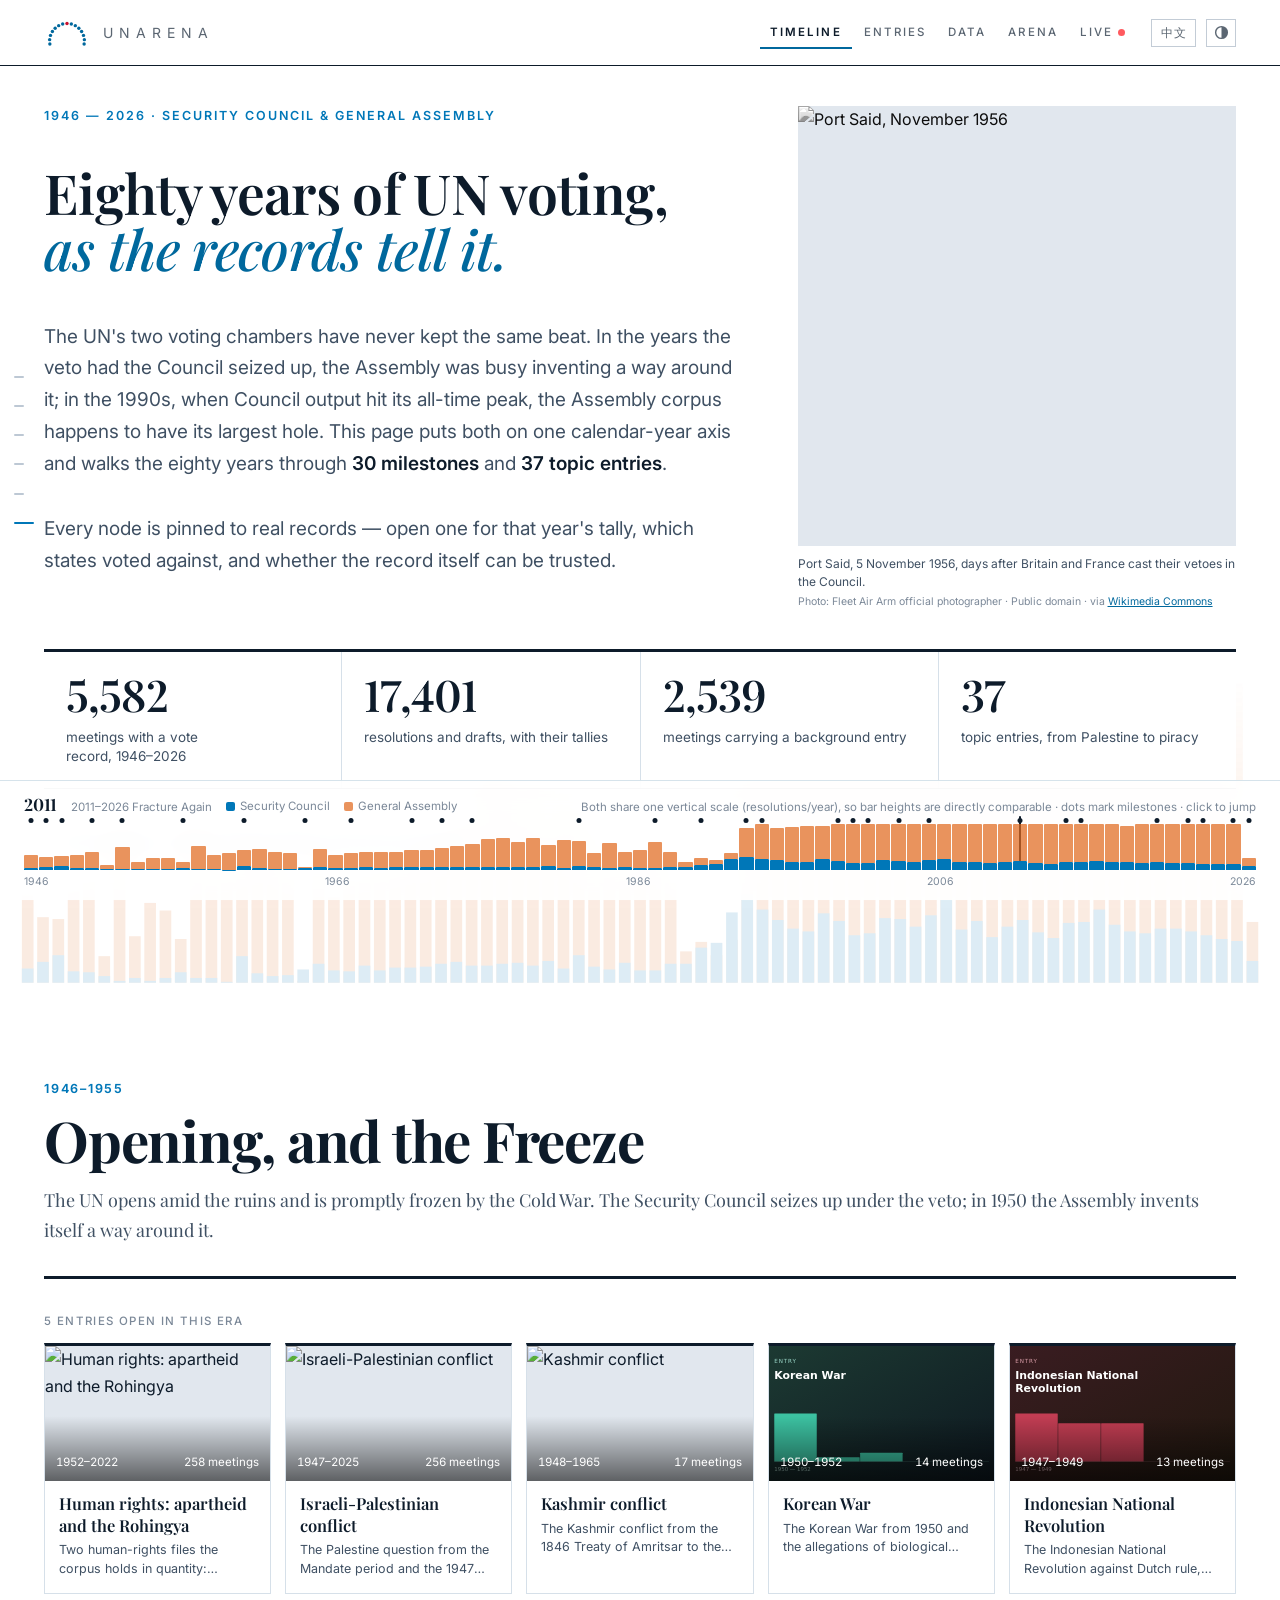
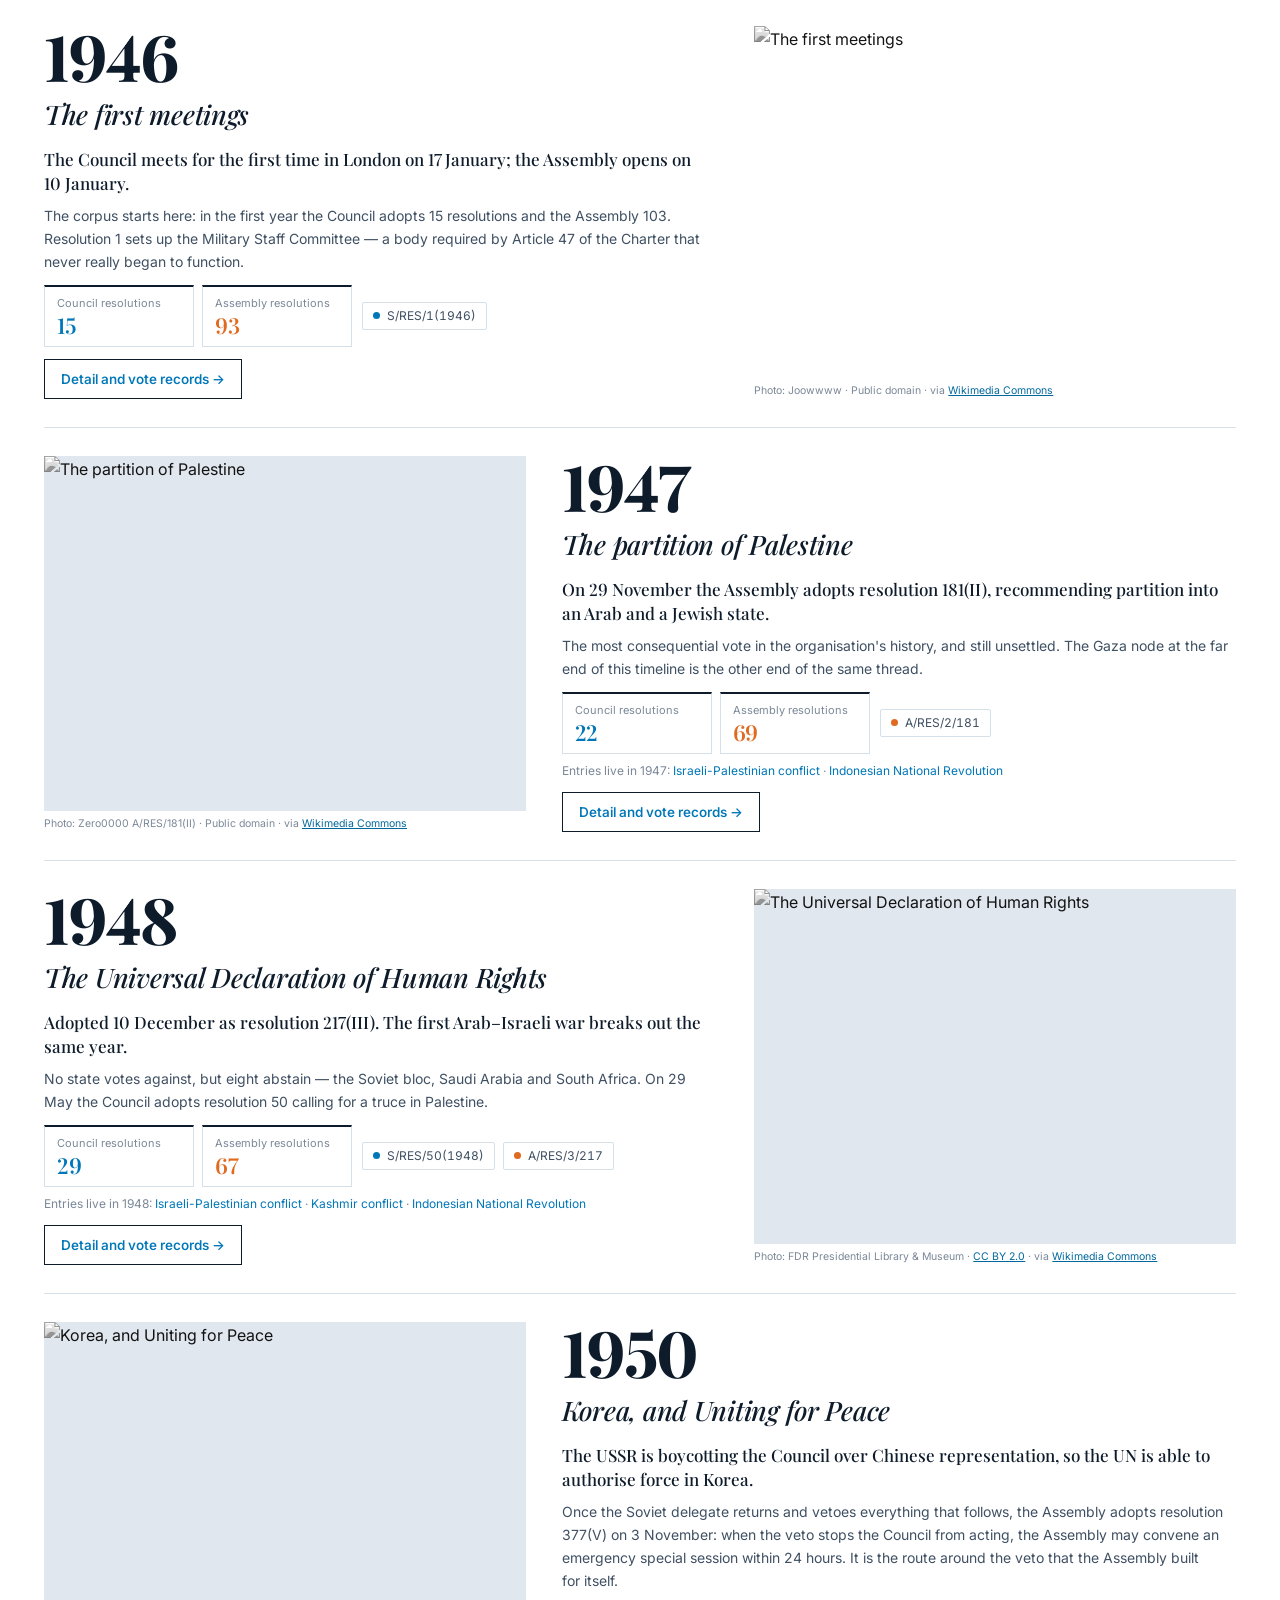
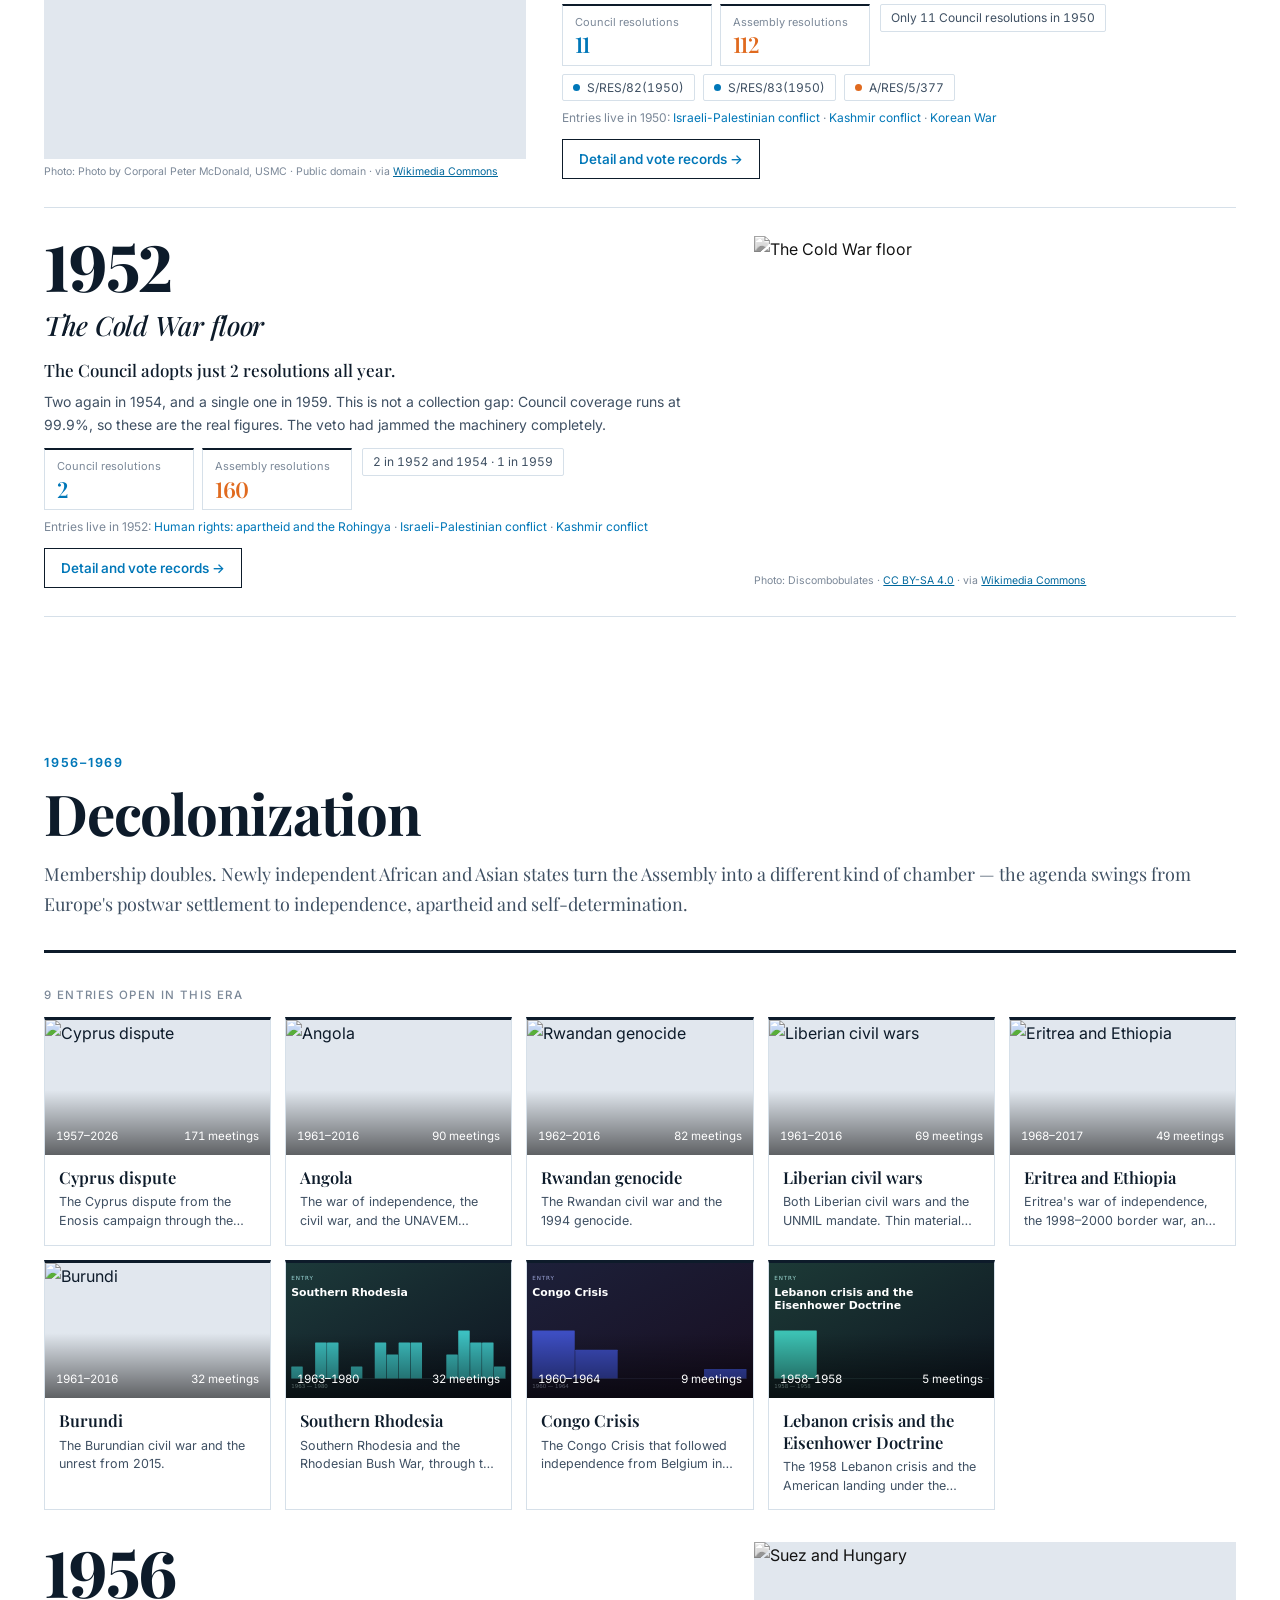
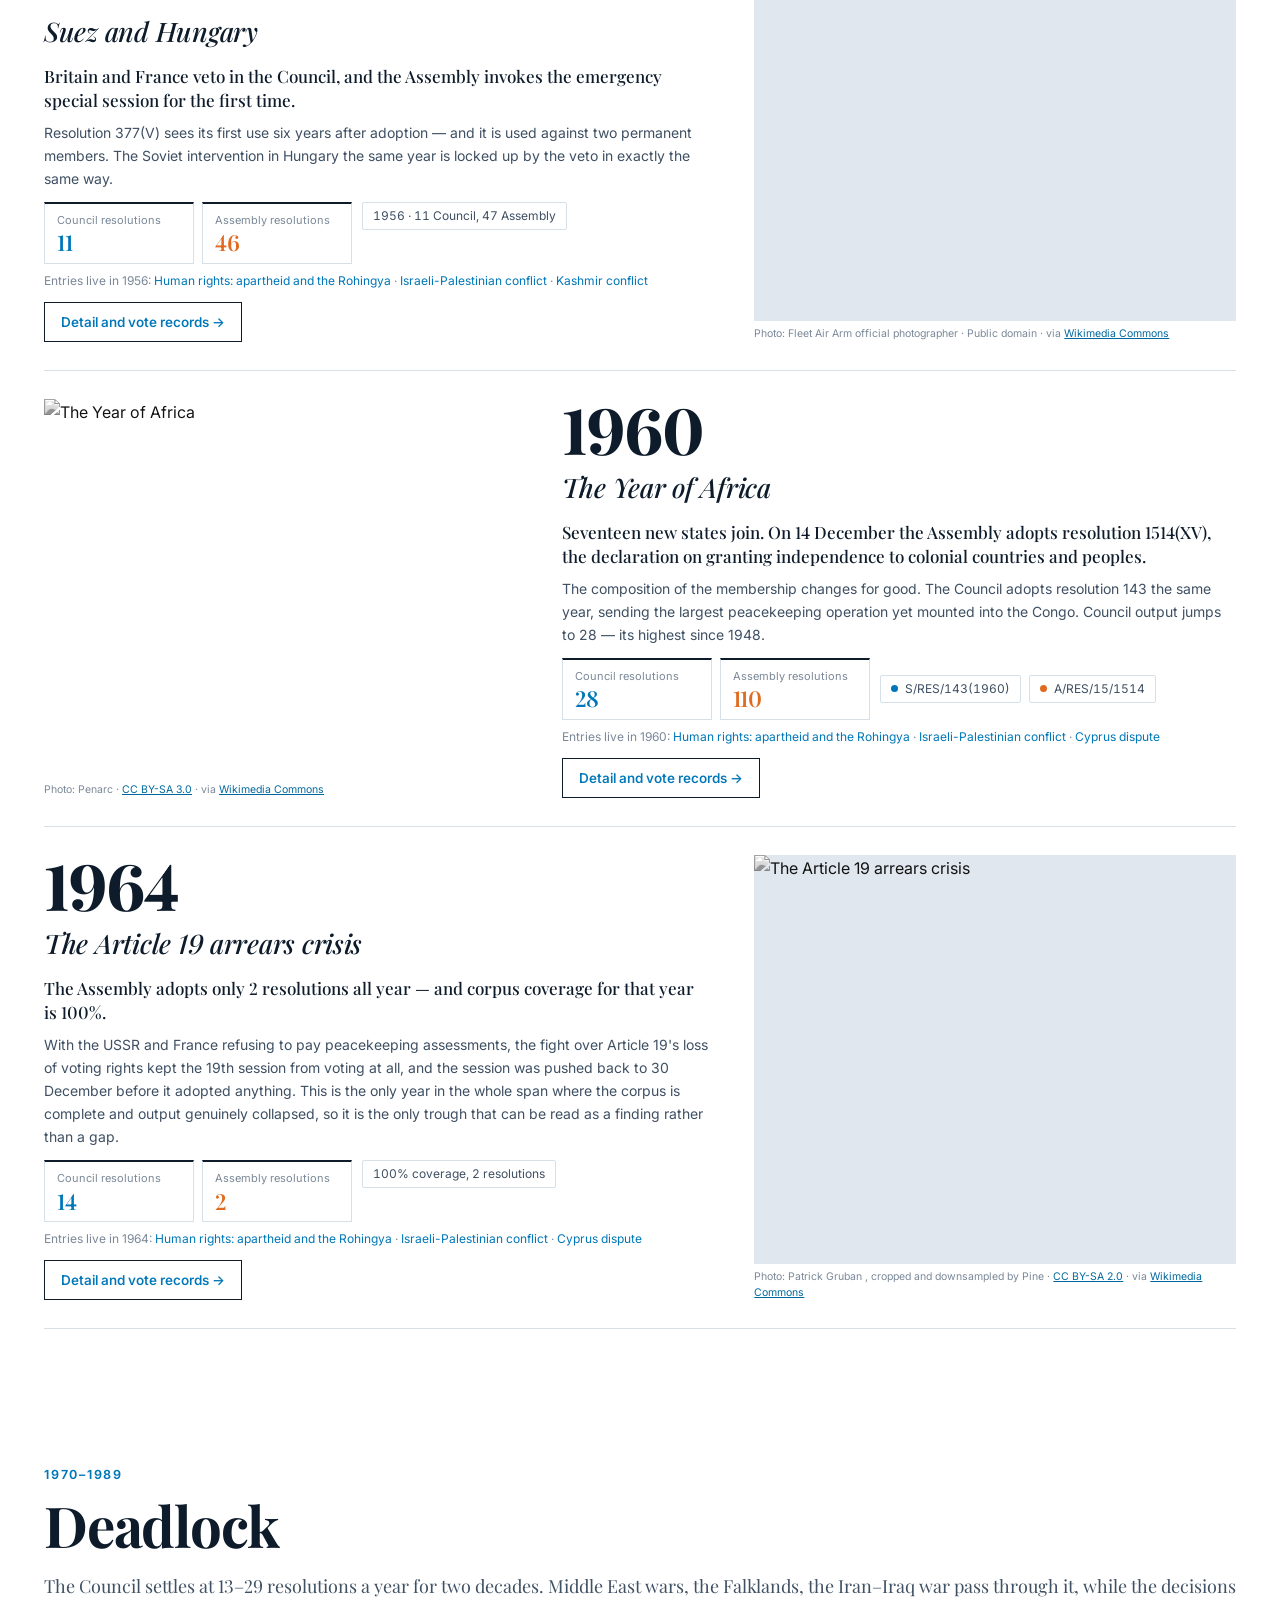
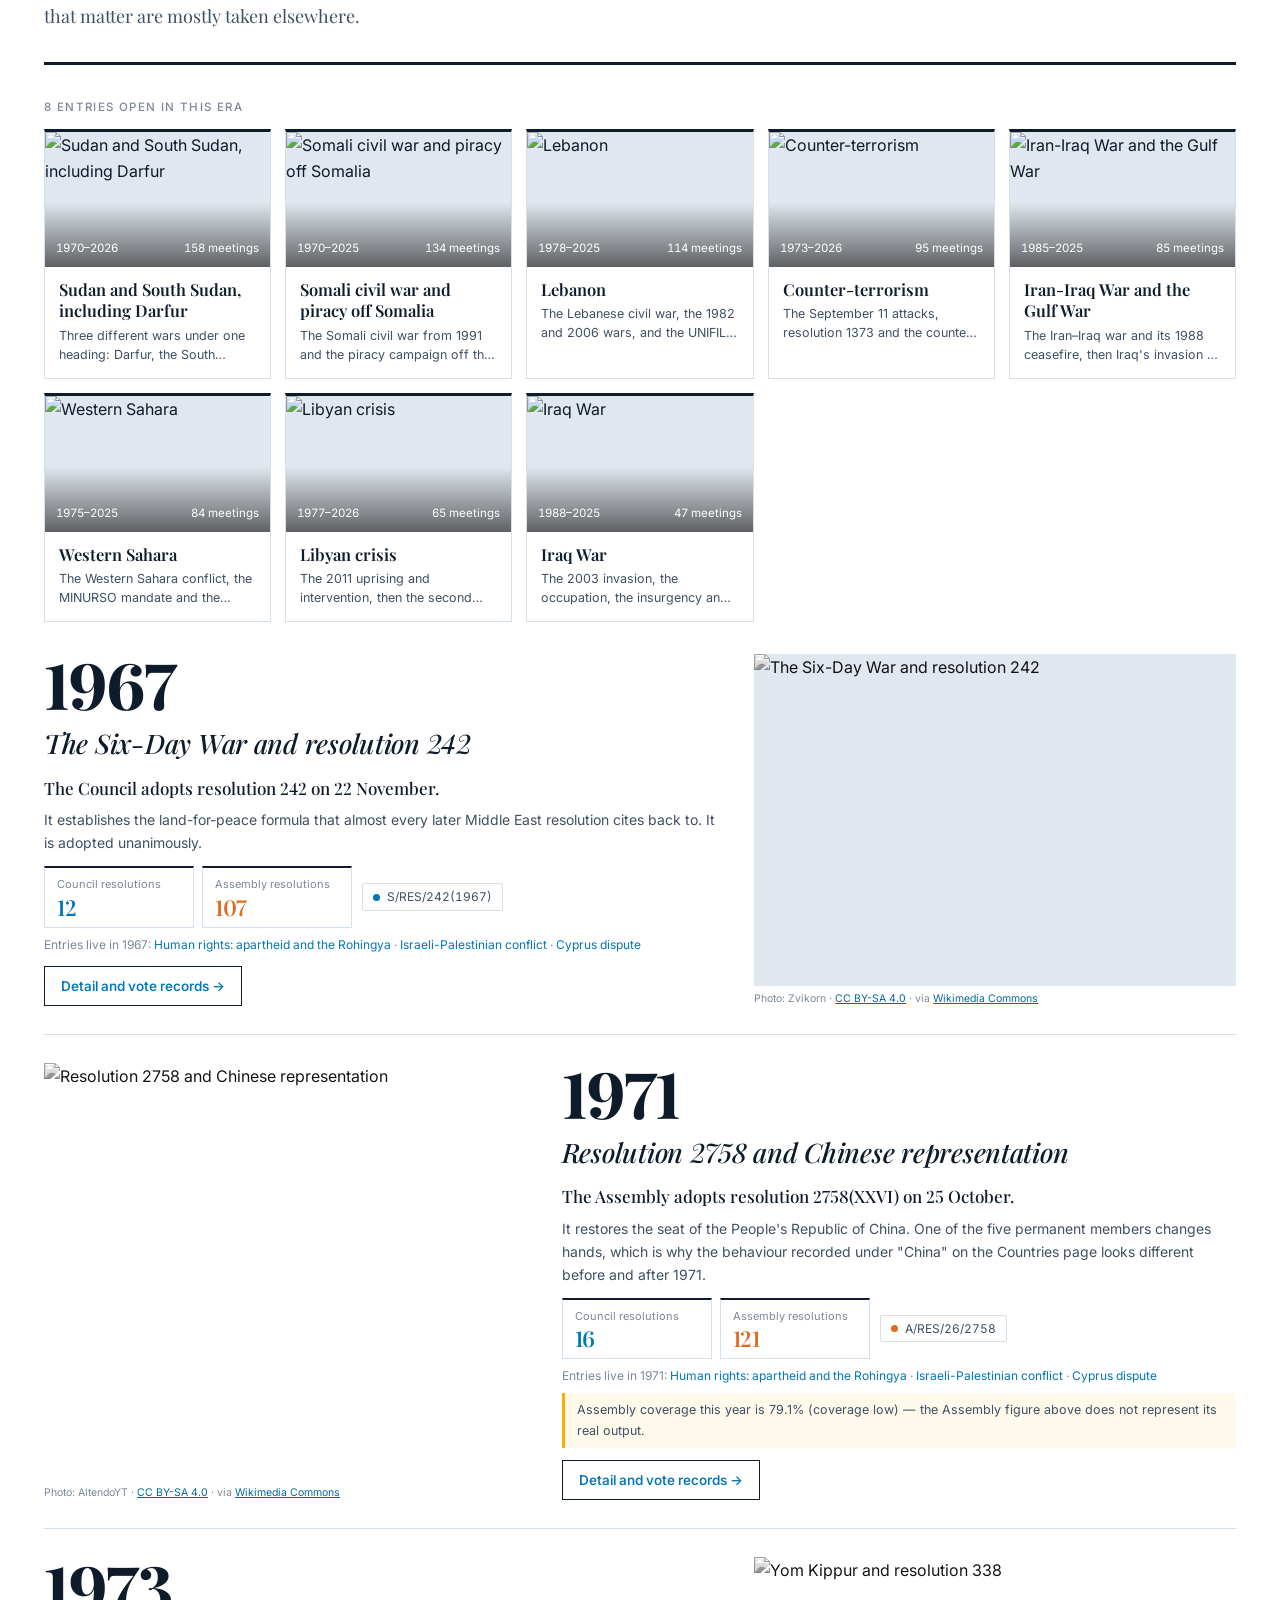
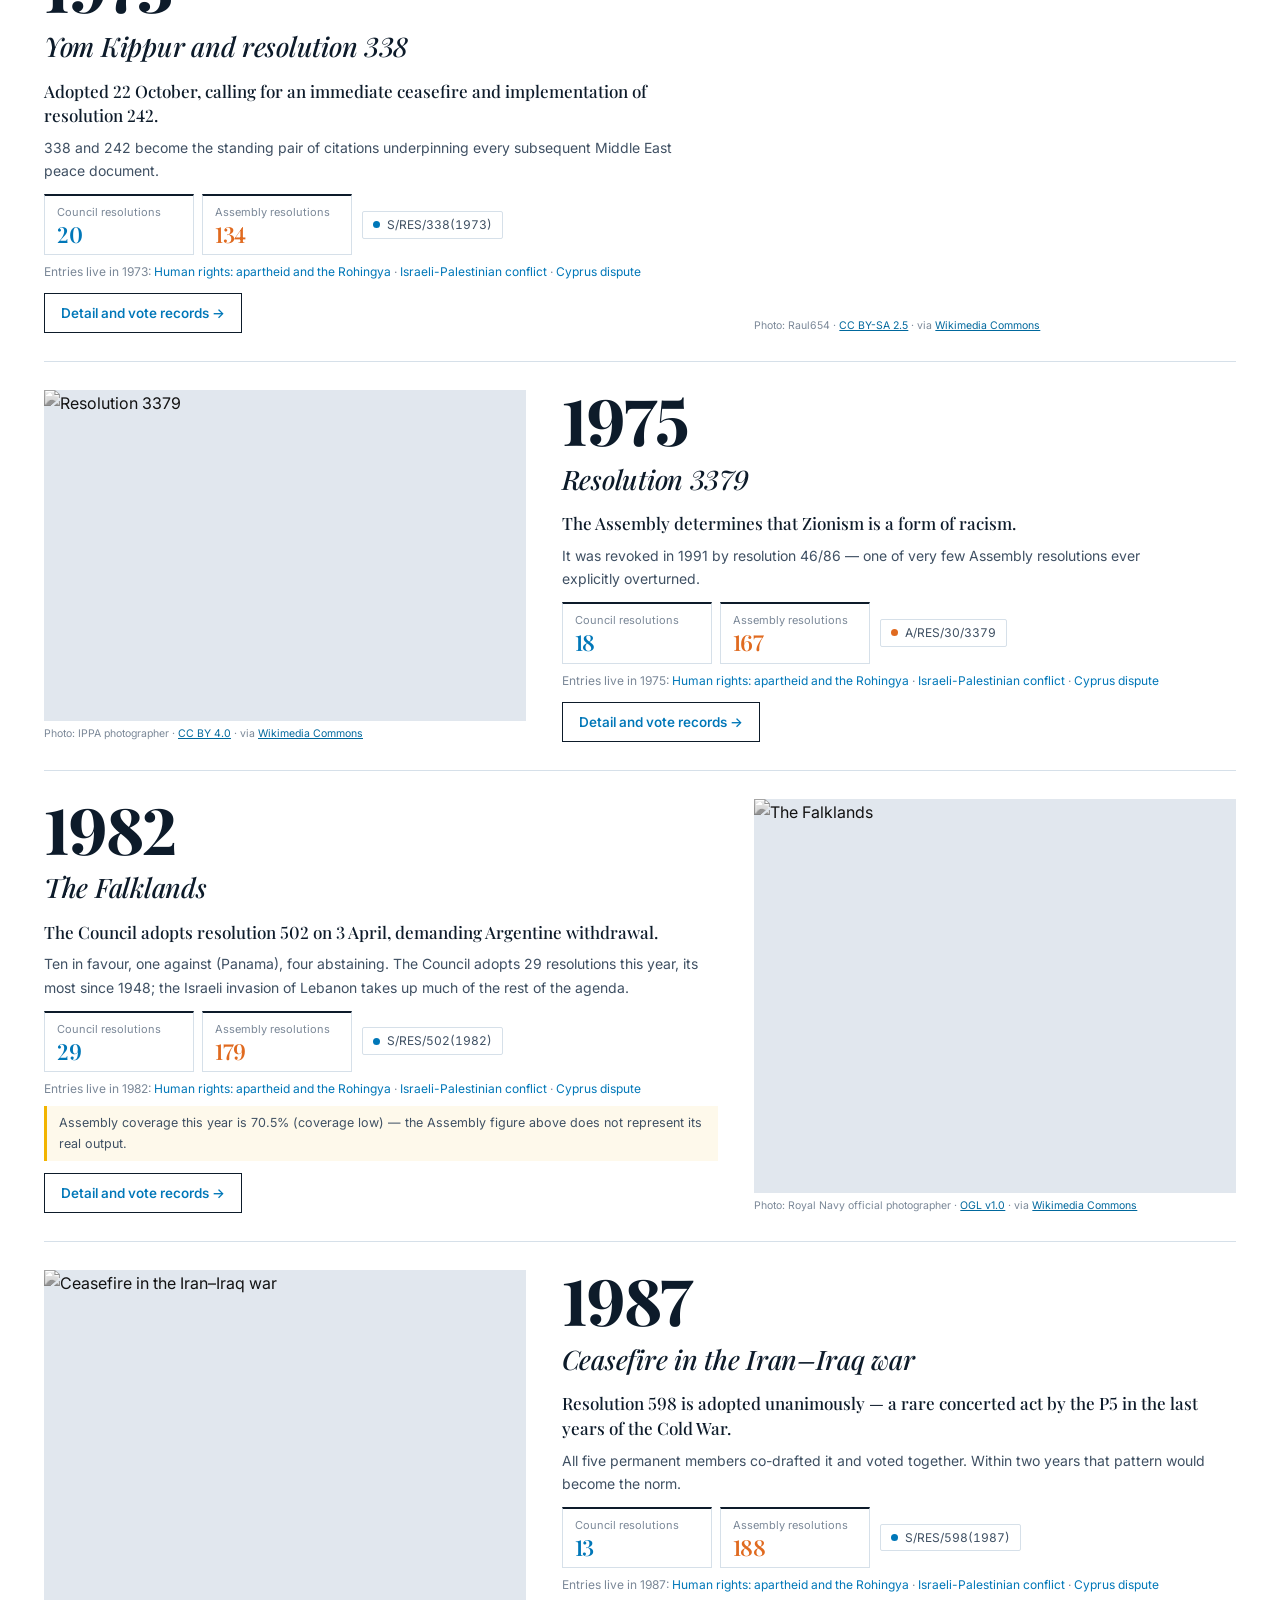
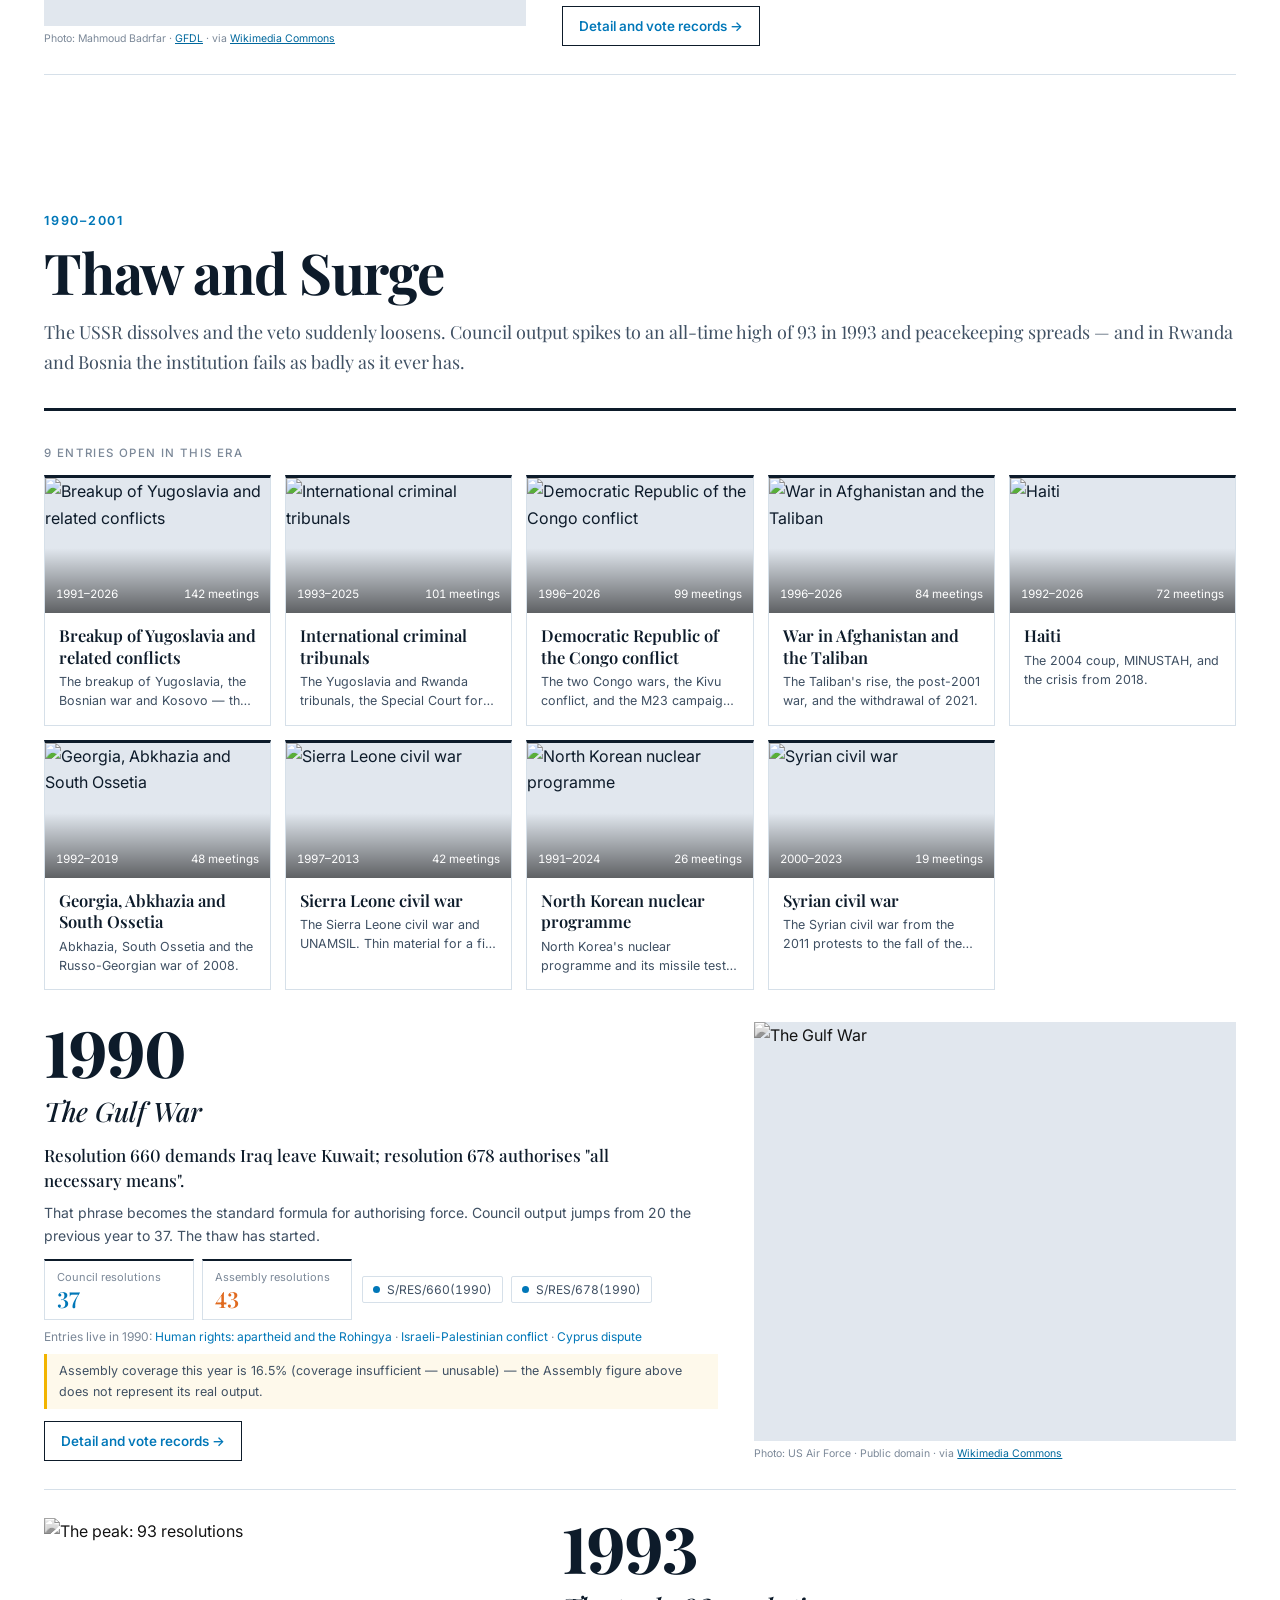
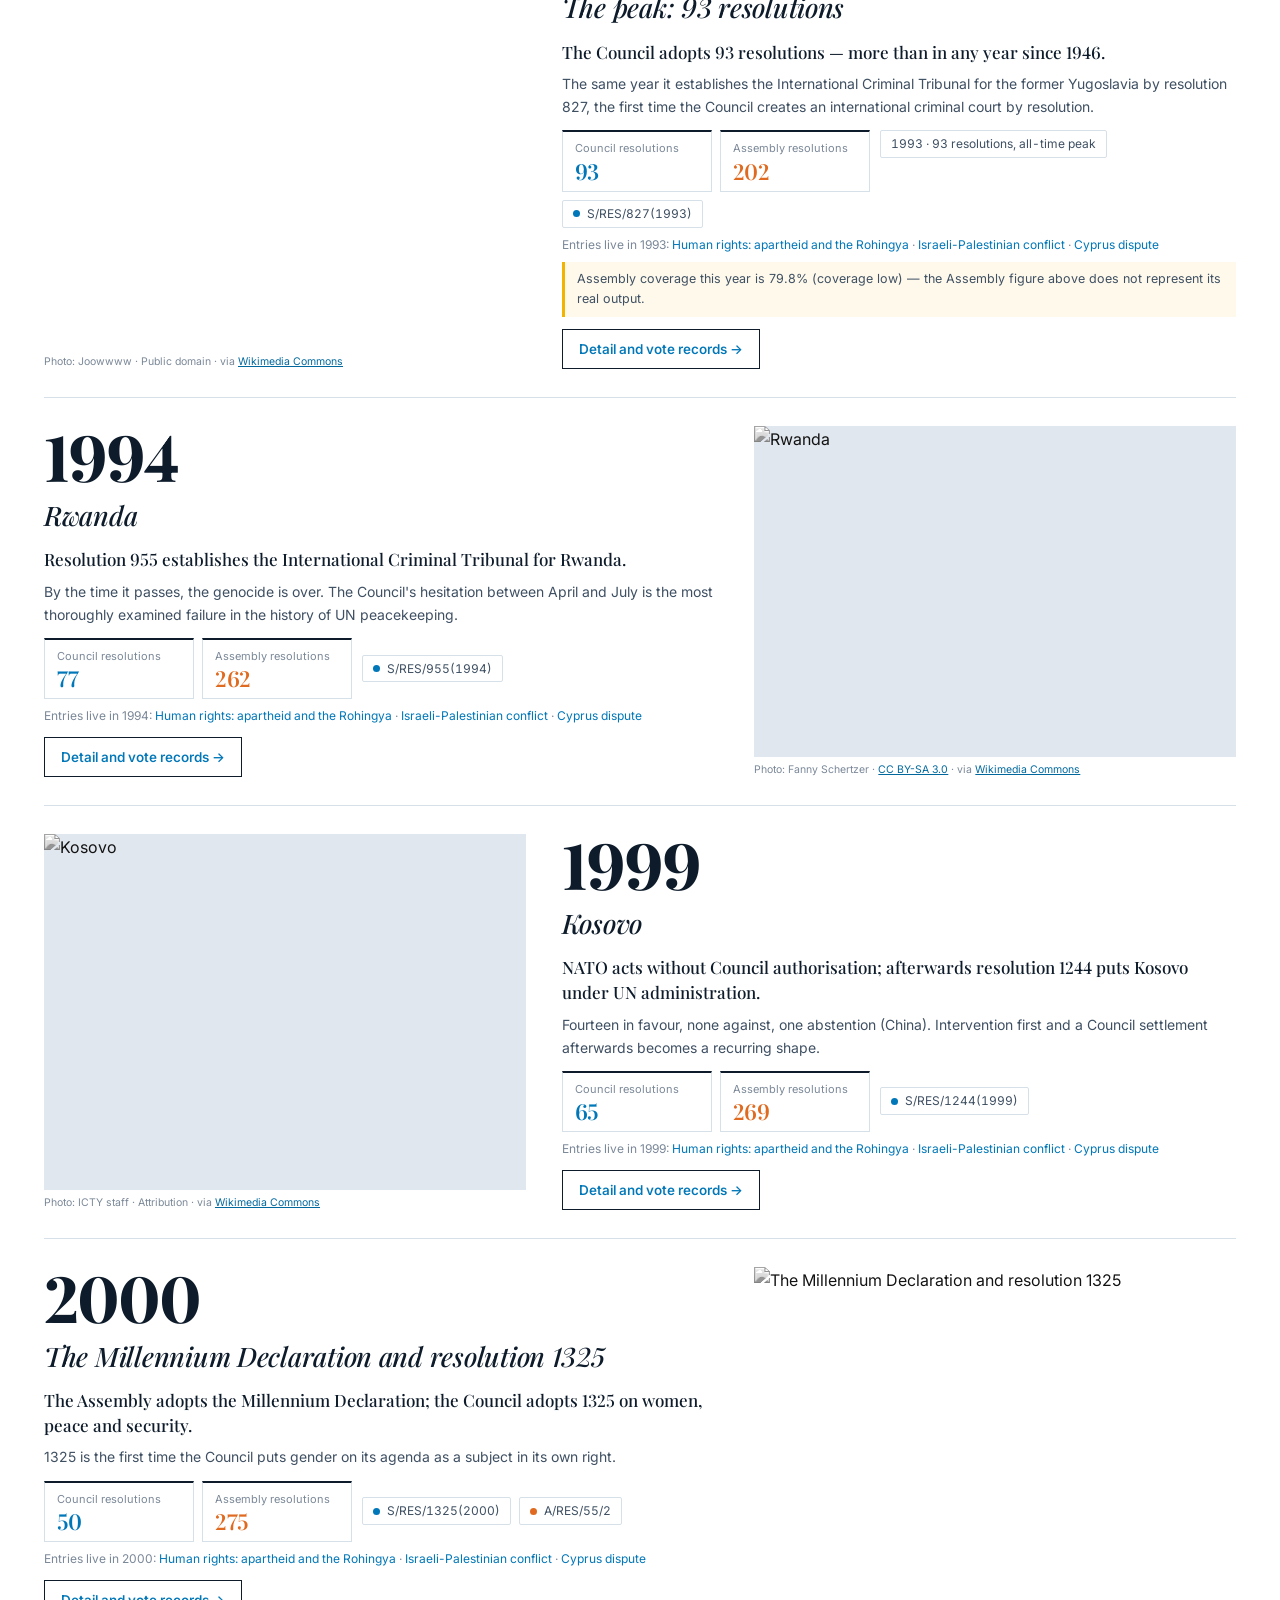
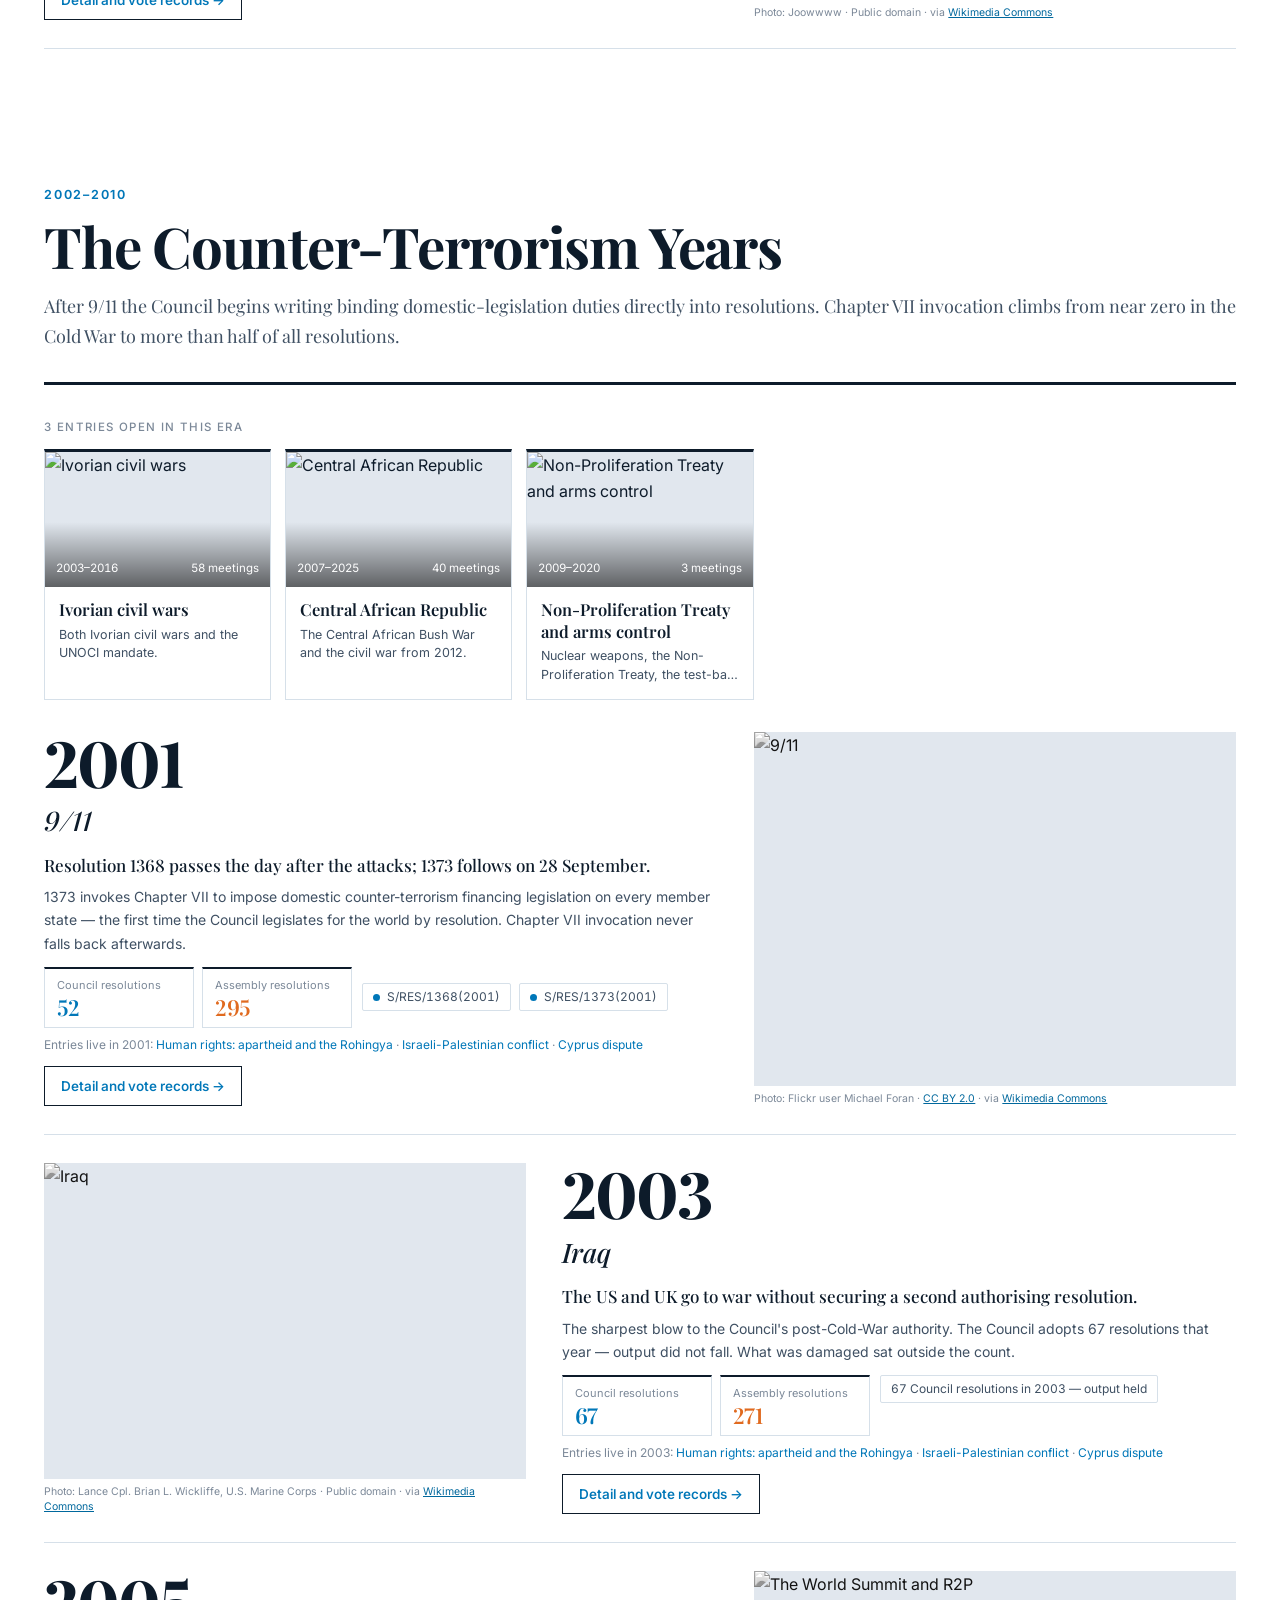
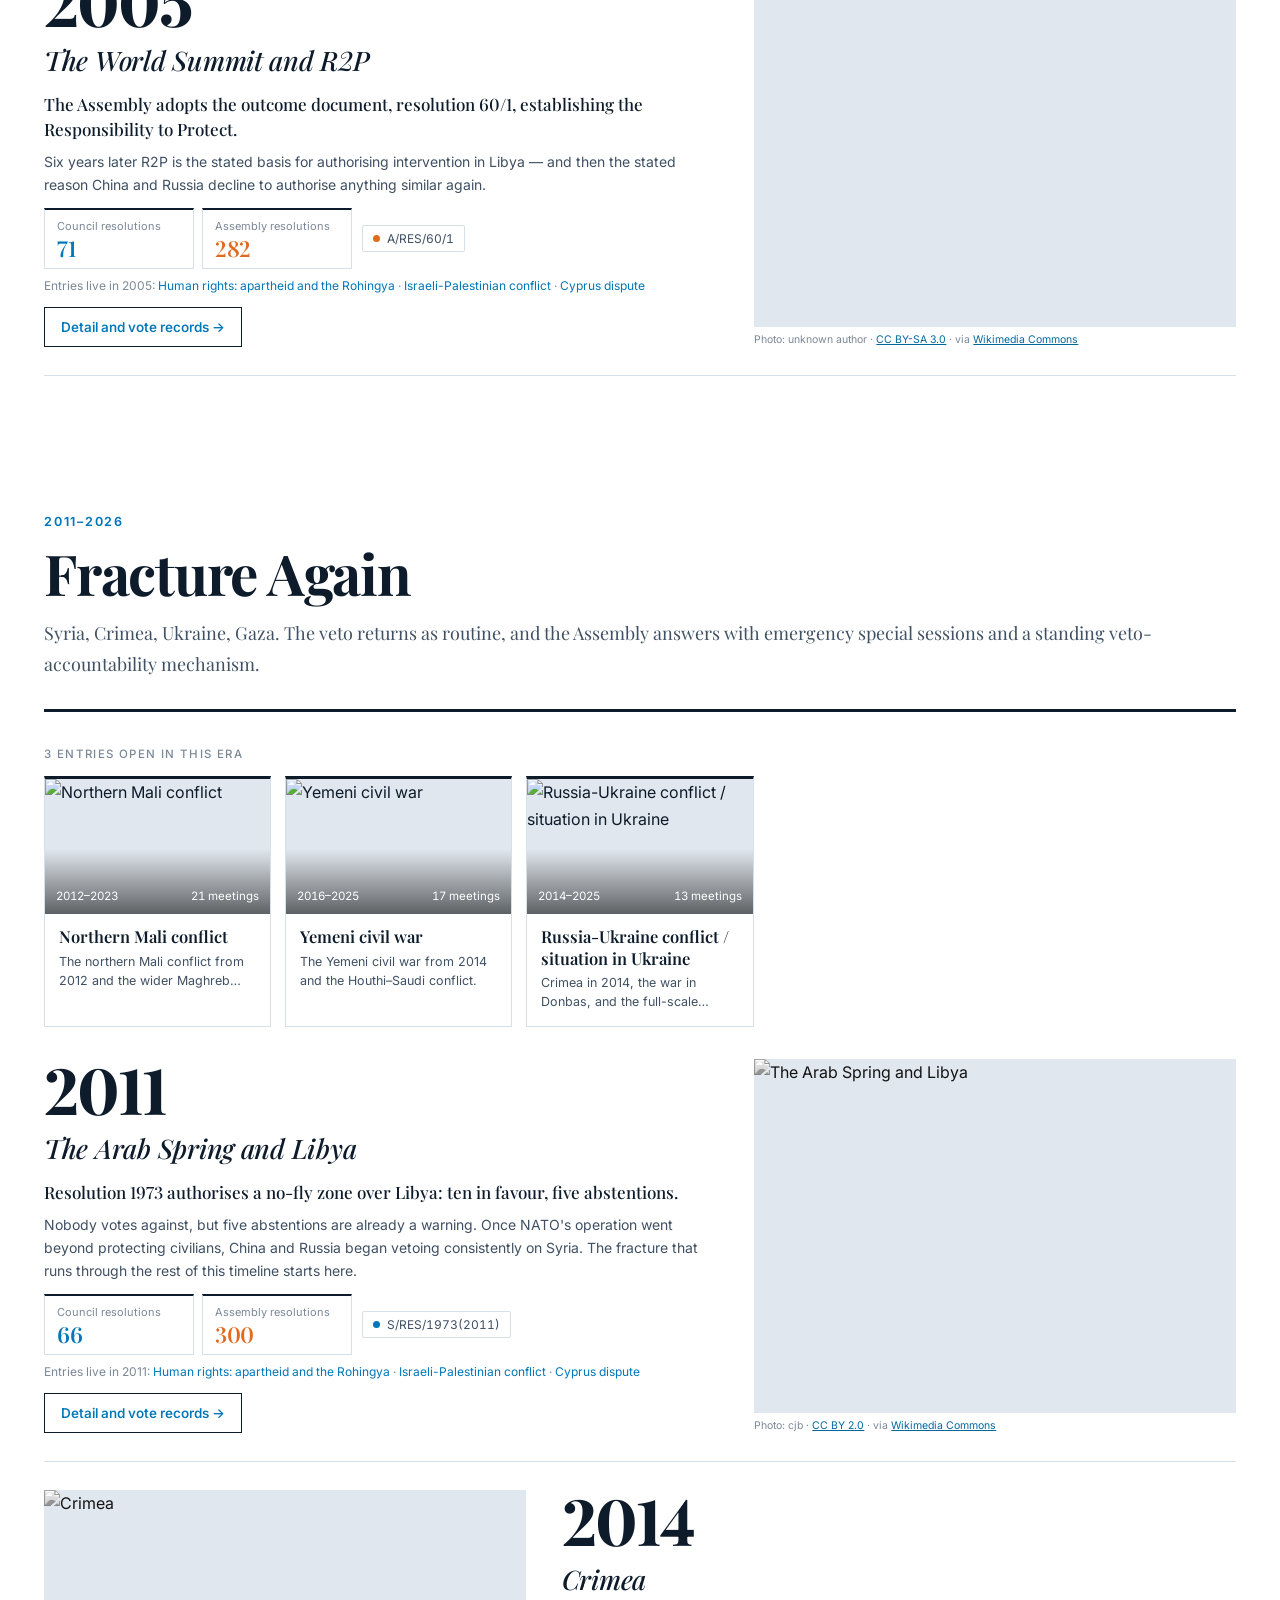
==== commit f45a811b: "favicon: the fifteen-seat horseshoe with the head seat in red (SVG, 32 px PNG, apple-touch-icon) on " ====
--- a/index.html
+++ b/index.html
@@ -5,6 +5,9 @@
 <meta name="viewport" content="width=device-width, initial-scale=1">
 <title data-zh="八十年 · UNArena Platform">Eighty Years · UNArena Platform</title>
 <script src="assets/boot.js"></script>
+<link rel="icon" href="favicon.svg" type="image/svg+xml">
+<link rel="icon" href="favicon-32.png" sizes="32x32">
+<link rel="apple-touch-icon" href="apple-touch-icon.png">
 <link rel="stylesheet" href="assets/style.css">
 <style>
 /* =========================================================================
--- a/assets/style.css
+++ b/assets/style.css
@@ -705,6 +705,11 @@
 .brand { gap: 13px; font-family: var(--serif); font-size: 20px; font-weight: 700; color: var(--ink);
   letter-spacing: .3em; text-transform: uppercase; }
 .brand svg.hs { width: 46px; height: 28px; }
+.brand svg.hs circle { transform-box: fill-box; transform-origin: center;
+  animation: seat-no 30s calc(var(--i) * 2s - 30s) infinite; }
+@keyframes seat-no { 0%, 5% { fill: var(--against); transform: scale(1.6); }
+  7.5%, 100% { fill: var(--seat); transform: none; } }
+@media (prefers-reduced-motion: reduce) { .brand svg.hs circle { animation: none; } .brand svg.hs .n { transform: scale(1.6); } }
 .nav a.tab { font-size: 11.5px; font-weight: 500; letter-spacing: .18em; text-transform: uppercase; }
 html[lang="zh-CN"] .nav a.tab { font-size: 14px; letter-spacing: .06em; }
 .nav a.tab svg.ic { display: none; }
@@ -744,3 +749,61 @@
 svg.hs .n { fill: var(--against); }
 svg.hs .x { fill: none; stroke: var(--axis); stroke-width: 1.4; stroke-dasharray: 2 2; }
 main a:not([class]) { color: var(--seat); }
+svg.hs .w { fill: #8ad0f1; }
+
+/* ================================================================ arena ===
+   arena.html, arena-issue.html, arena-meeting.html: simulated Council meetings.
+   Model-written text is always marked .tag.sim, the UN's record .tag.rec. */
+.tag { display: inline-block; font: 600 10.5px/1.6 var(--mono); letter-spacing: .12em; padding: 1px 7px; vertical-align: 2px; }
+.tag.sim { border: 1px solid #8ad0f1; color: var(--seat); background: color-mix(in srgb, #8ad0f1 14%, var(--surface-1)); }
+.tag.rec { border: 1px solid var(--ink); color: var(--ink); }
+.cap { font: 500 11.5px/1.5 var(--font); letter-spacing: .16em; text-transform: uppercase; color: var(--text-muted); }
+html[lang="zh-CN"] .cap { letter-spacing: .06em; font-size: 12.5px; }
+.ar-sec { margin-top: 52px; }
+.ar-sec > .hd { display: flex; justify-content: space-between; align-items: baseline; gap: 12px; flex-wrap: wrap;
+  border-bottom: 1px solid var(--rule); padding-bottom: 10px; margin-bottom: 18px; }
+.ar-sec > .hd h2 { margin: 0; }
+.ar-grid { display: grid; grid-template-columns: repeat(auto-fill, minmax(240px, 1fr)); gap: 26px; }
+.ar-card { display: block; text-decoration: none; color: inherit; border-top: 2px solid var(--rule); padding-top: 12px; }
+.ar-card.veto { border-top-color: var(--against); }
+.ar-card .t { font: 600 22px/1.2 var(--serif); margin: 6px 0 12px; }
+.ar-card .pair { display: grid; grid-template-columns: repeat(2, minmax(0, 1fr)); gap: 10px; font-size: 11.5px; color: var(--text-muted); }
+.ar-card .m { font: 400 12.5px/1.5 var(--mono); color: var(--text-secondary); margin-top: 8px; }
+.ar-chips { display: flex; gap: 8px; flex-wrap: wrap; margin: 0 0 20px; }
+.ar-chips button { min-height: 36px; padding: 0 14px; border: 1px solid var(--rule-soft); background: var(--surface-1);
+  color: var(--text-secondary); font: 500 13px var(--font); cursor: pointer; }
+.ar-chips button[aria-pressed="true"] { border-color: var(--rule); color: var(--ink); font-weight: 600; }
+.ar-charts { display: grid; grid-template-columns: repeat(auto-fit, minmax(min(320px, 100%), 1fr)); gap: 36px; }
+.ar-charts figure { margin: 0; }
+.ar-charts .ft { font: 600 19px var(--serif); }
+.ar-charts .fs { font-size: 13px; color: var(--text-muted); margin: 3px 0 12px; }
+.ar-charts svg text { font: 500 12px var(--font); fill: var(--text-secondary); }
+.ar-charts svg text.v { font: 500 11px var(--mono); fill: var(--text-muted); }
+.ar-charts figcaption { font-size: 13.5px; line-height: 1.55; color: var(--text-secondary); margin-top: 8px; }
+.ar-strip { display: grid; grid-template-columns: repeat(auto-fill, minmax(118px, 1fr)); gap: 16px; }
+.ar-strip .yr { font: 600 18px var(--serif); }
+.ar-strip .d { font: 400 11.5px/1.4 var(--mono); color: var(--text-muted); margin-top: 4px; }
+.ar-row { display: grid; grid-template-columns: 190px minmax(0, 1fr); gap: 20px; padding: 16px 0; border-top: 1px solid var(--rule-soft); }
+.ar-row .who { font: 600 17px/1.3 var(--serif); }
+.ar-row .sub { font: 400 12px/1.5 var(--mono); color: var(--text-muted); margin-top: 3px; }
+.ar-row .q { font-size: 15px; line-height: 1.65; color: var(--text-primary); margin: 0; white-space: pre-line; }
+.ar-row details summary { cursor: pointer; color: var(--seat); font-size: 13px; margin-top: 6px; }
+@media (max-width: 720px) { .ar-row { grid-template-columns: 1fr; gap: 6px; } }
+.ar-text { border: 1px solid var(--rule-soft); padding: 18px 22px; font: 400 15.5px/1.75 var(--serif); white-space: pre-line;
+  max-height: 520px; overflow: auto; }
+.ar-diff del { color: var(--against); text-decoration: line-through; }
+.ar-diff ins { color: var(--seat); text-decoration: underline; text-decoration-thickness: 2px; text-underline-offset: 3px; }
+.ar-diff .eq { color: var(--text-muted); }
+.ar-layout { display: flex; flex-wrap: wrap; gap: 48px; align-items: flex-start; }
+.ar-layout > nav { flex: 0 0 200px; position: sticky; top: 90px; display: flex; flex-direction: column; }
+.ar-layout > nav a { padding: 8px 0 8px 14px; border-left: 2px solid var(--rule-soft); color: var(--text-secondary);
+  text-decoration: none; font-size: 14px; }
+.ar-layout > nav a:hover { color: var(--ink); border-left-color: var(--seat); }
+.ar-layout > div { flex: 999 1 560px; min-width: 0; }
+@media (max-width: 900px) { .ar-layout > nav { display: none; } }
+.ar-three { display: grid; grid-template-columns: repeat(auto-fit, minmax(min(240px, 100%), 1fr)); gap: 26px; }
+.ar-three ul { margin: 10px 0 0; padding-left: 18px; font-size: 14.5px; line-height: 1.6; }
+.ar-three .note { color: var(--text-muted); font-size: 12.5px; }
+.ar-legend { display: flex; gap: 20px; flex-wrap: wrap; font-size: 13px; color: var(--text-secondary); margin-top: 12px; }
+.ar-legend span { display: inline-flex; align-items: center; gap: 7px; }
+.ar-legend svg { width: 14px; height: 14px; }
